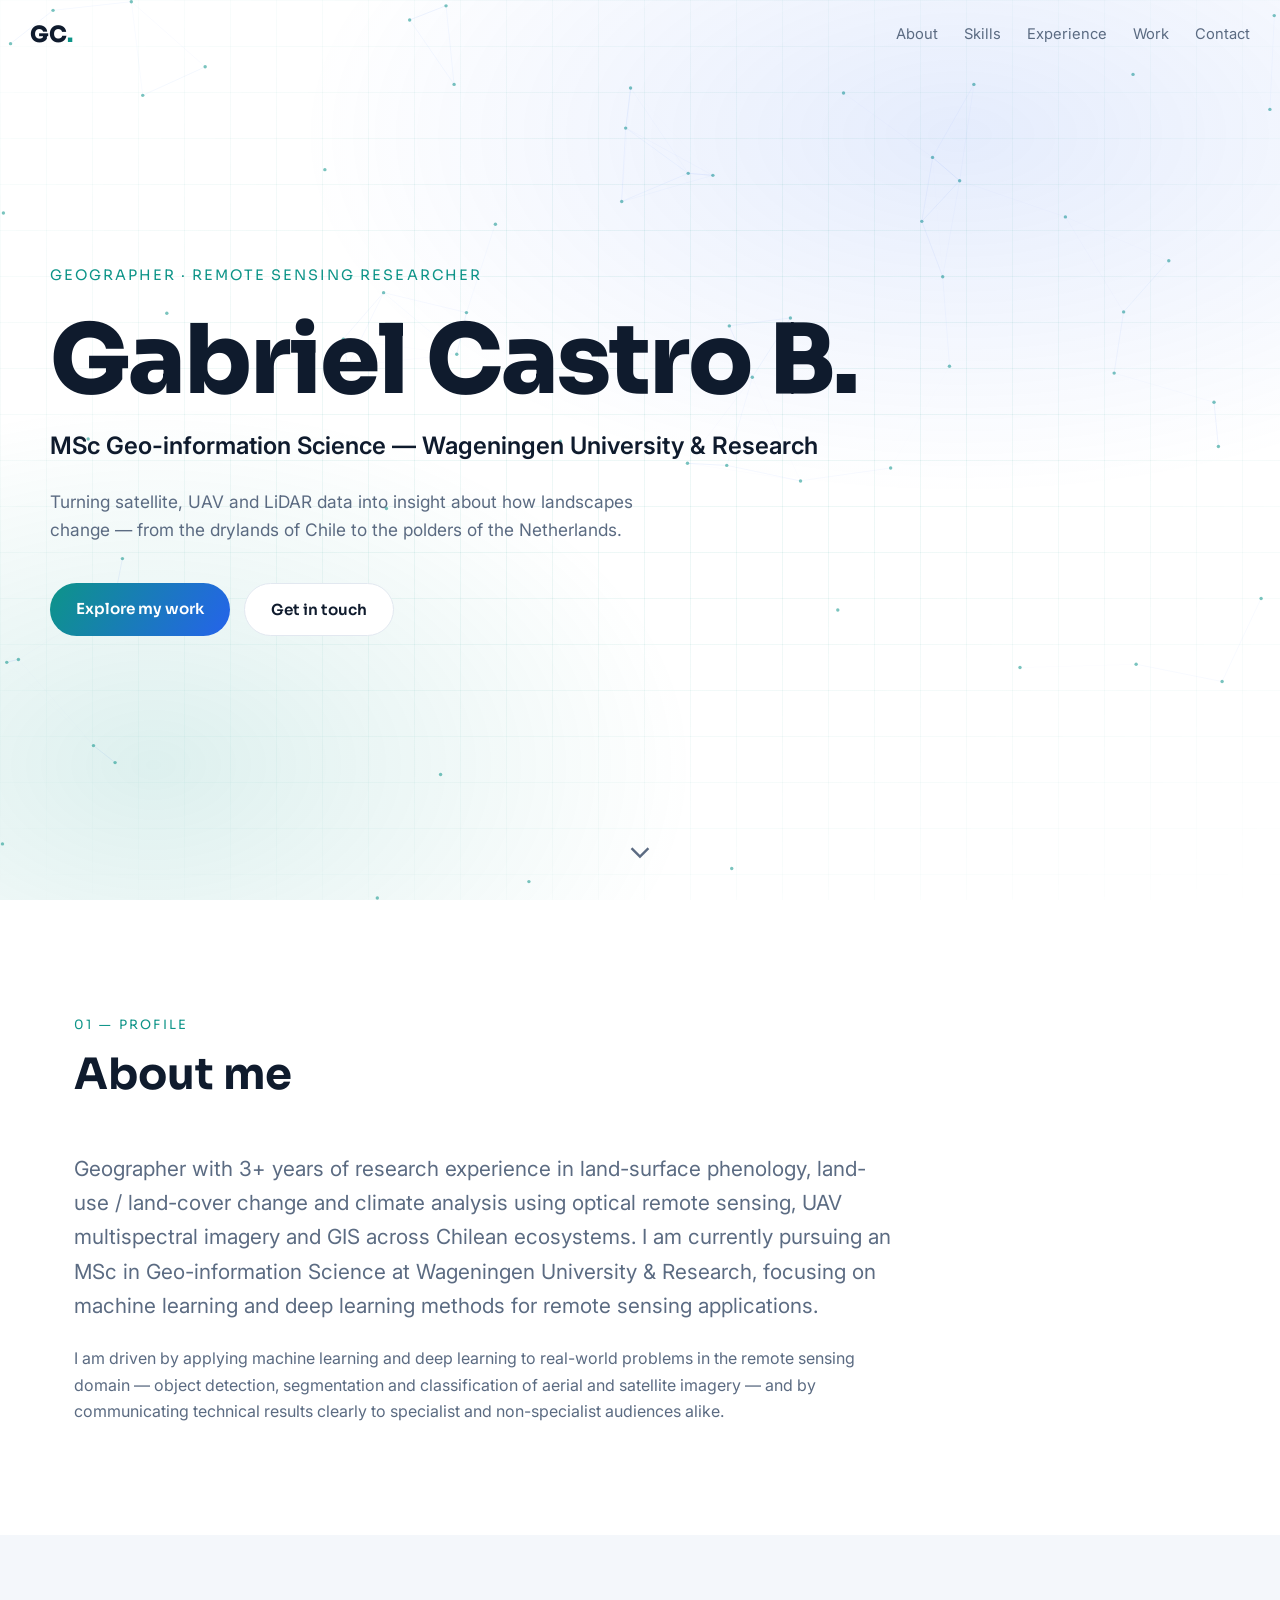
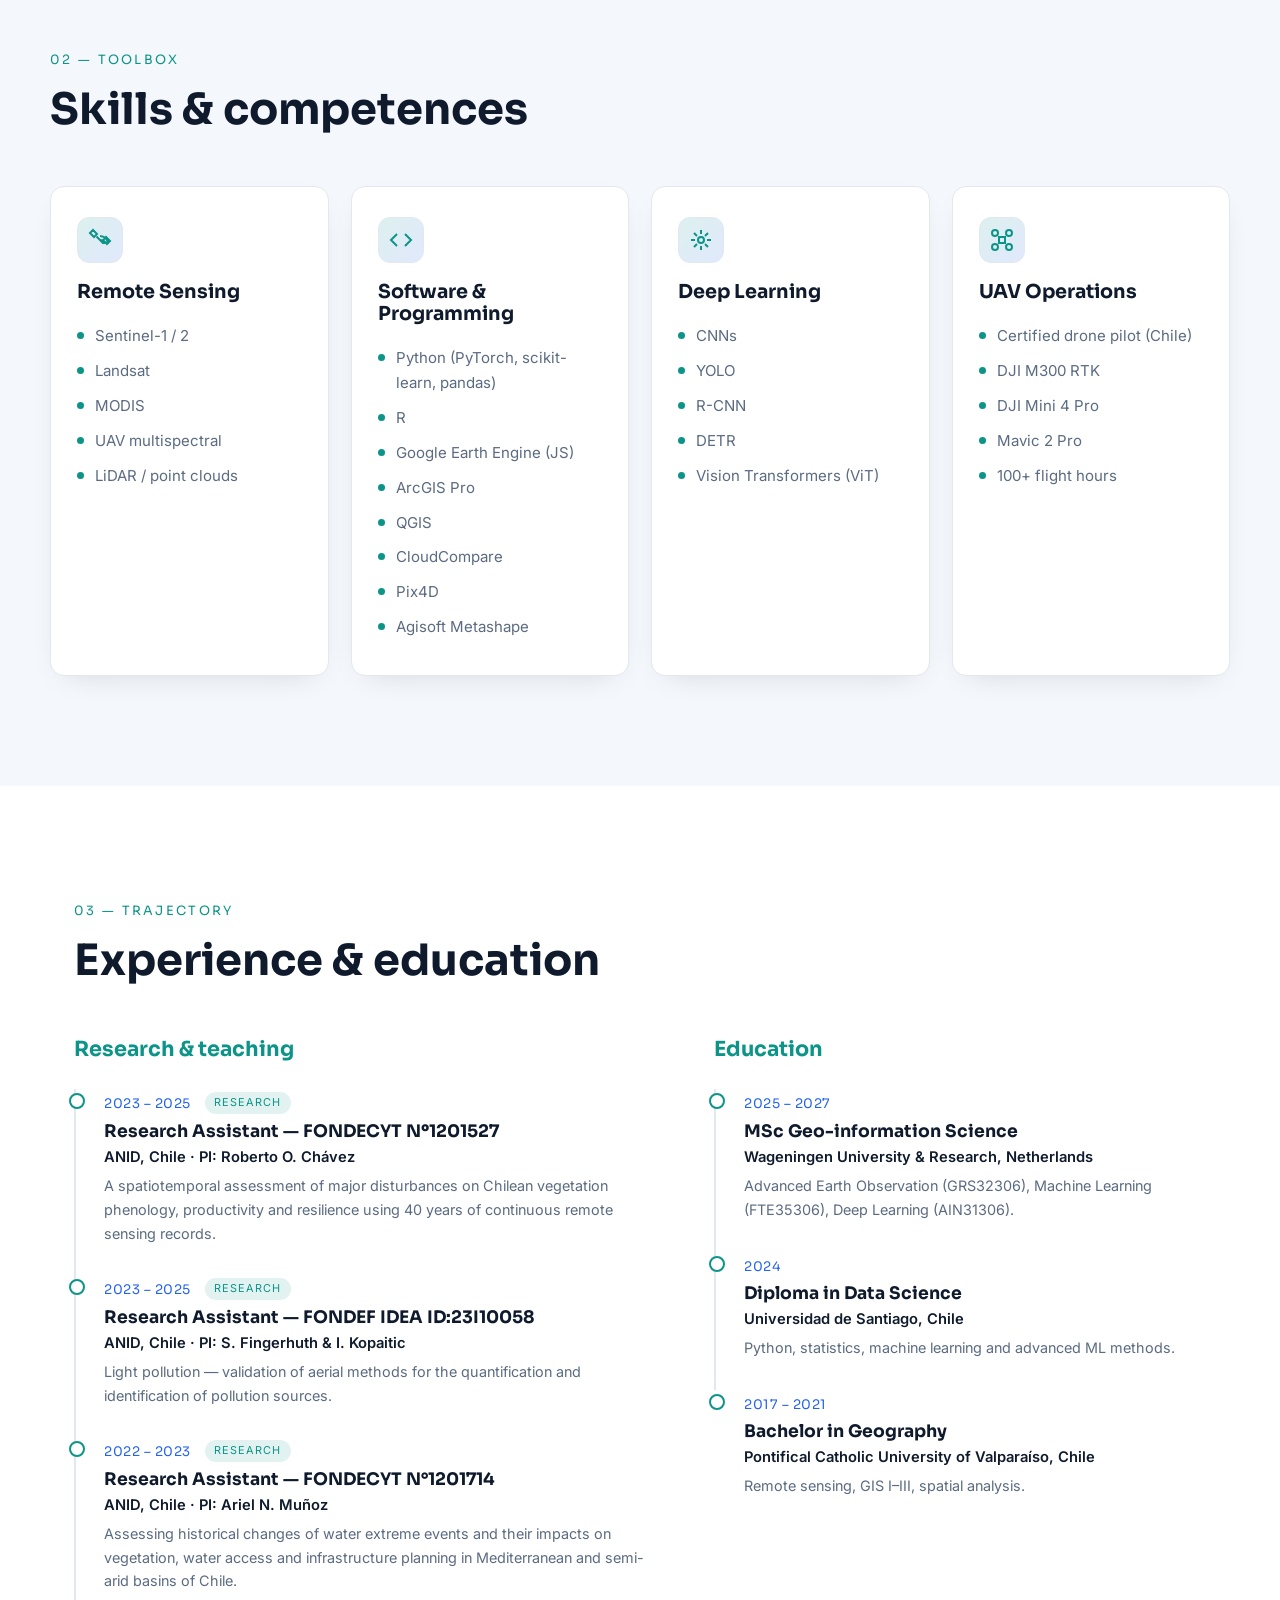
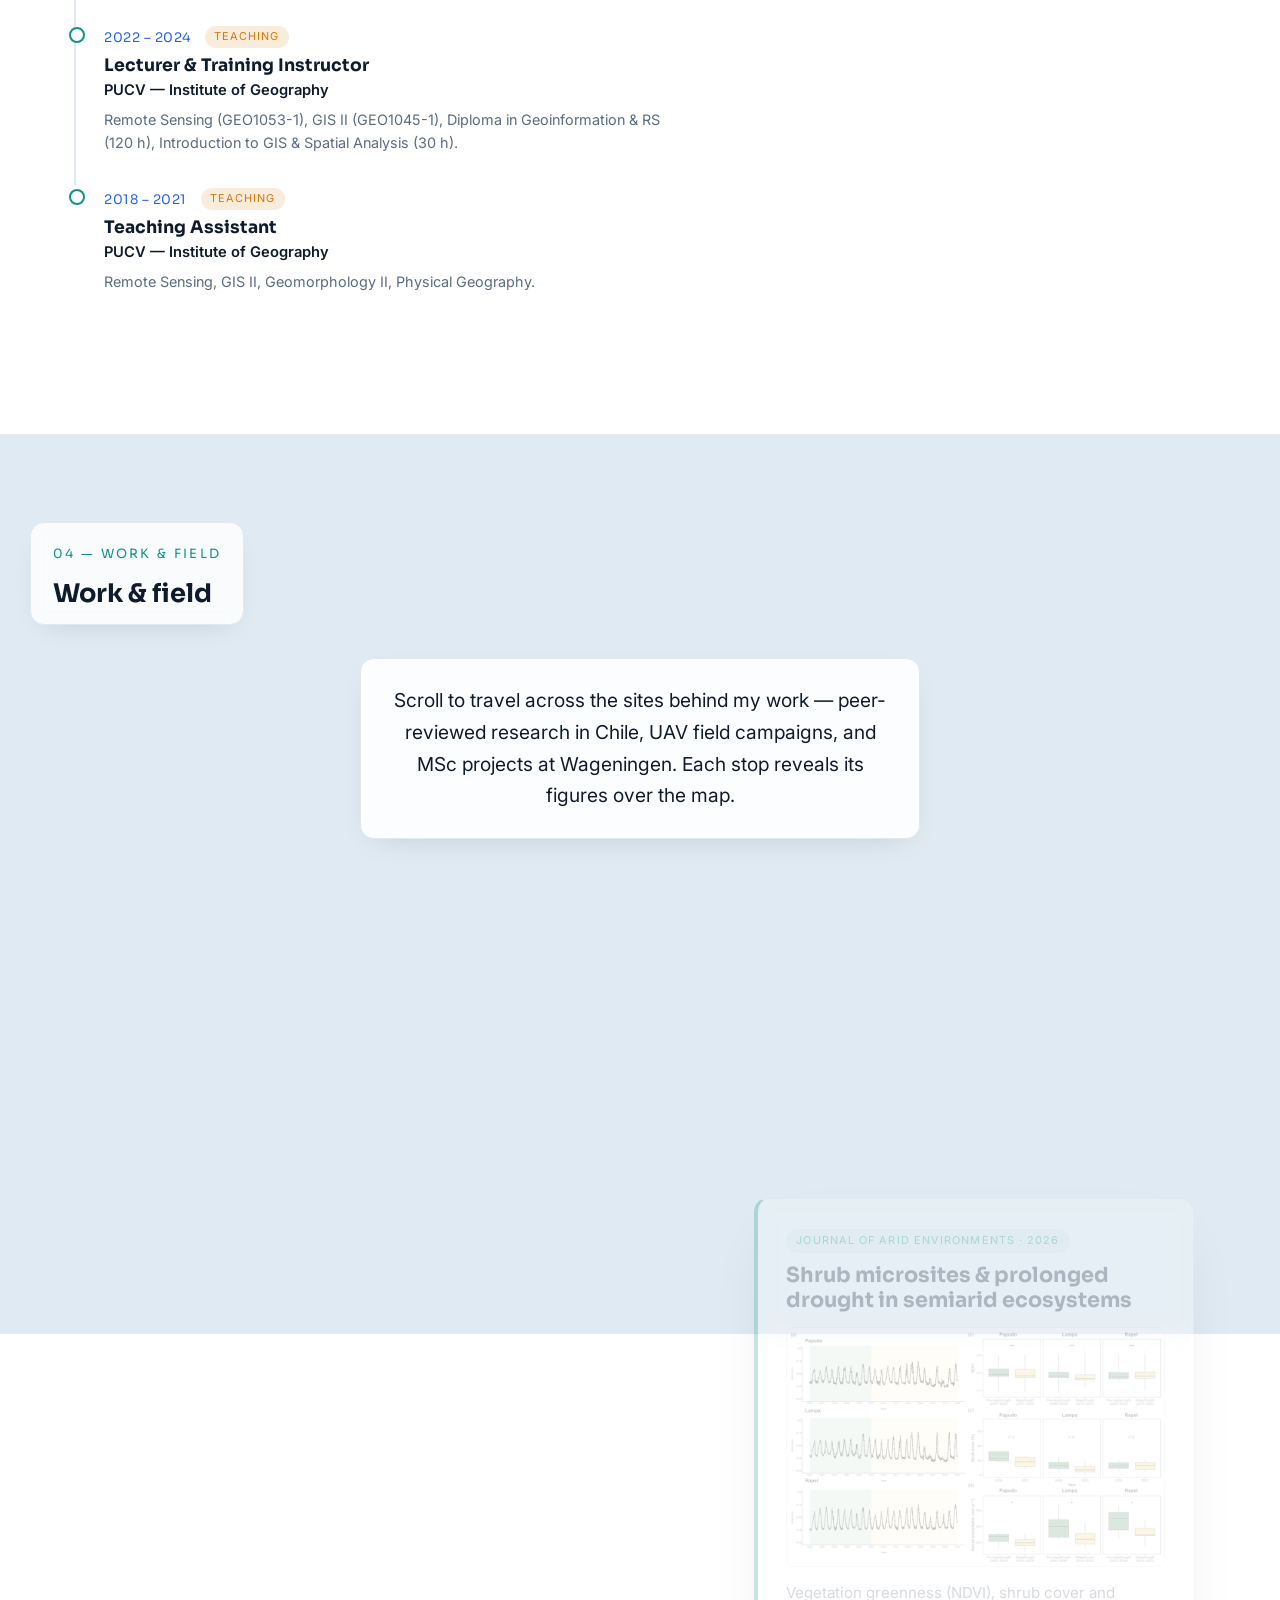
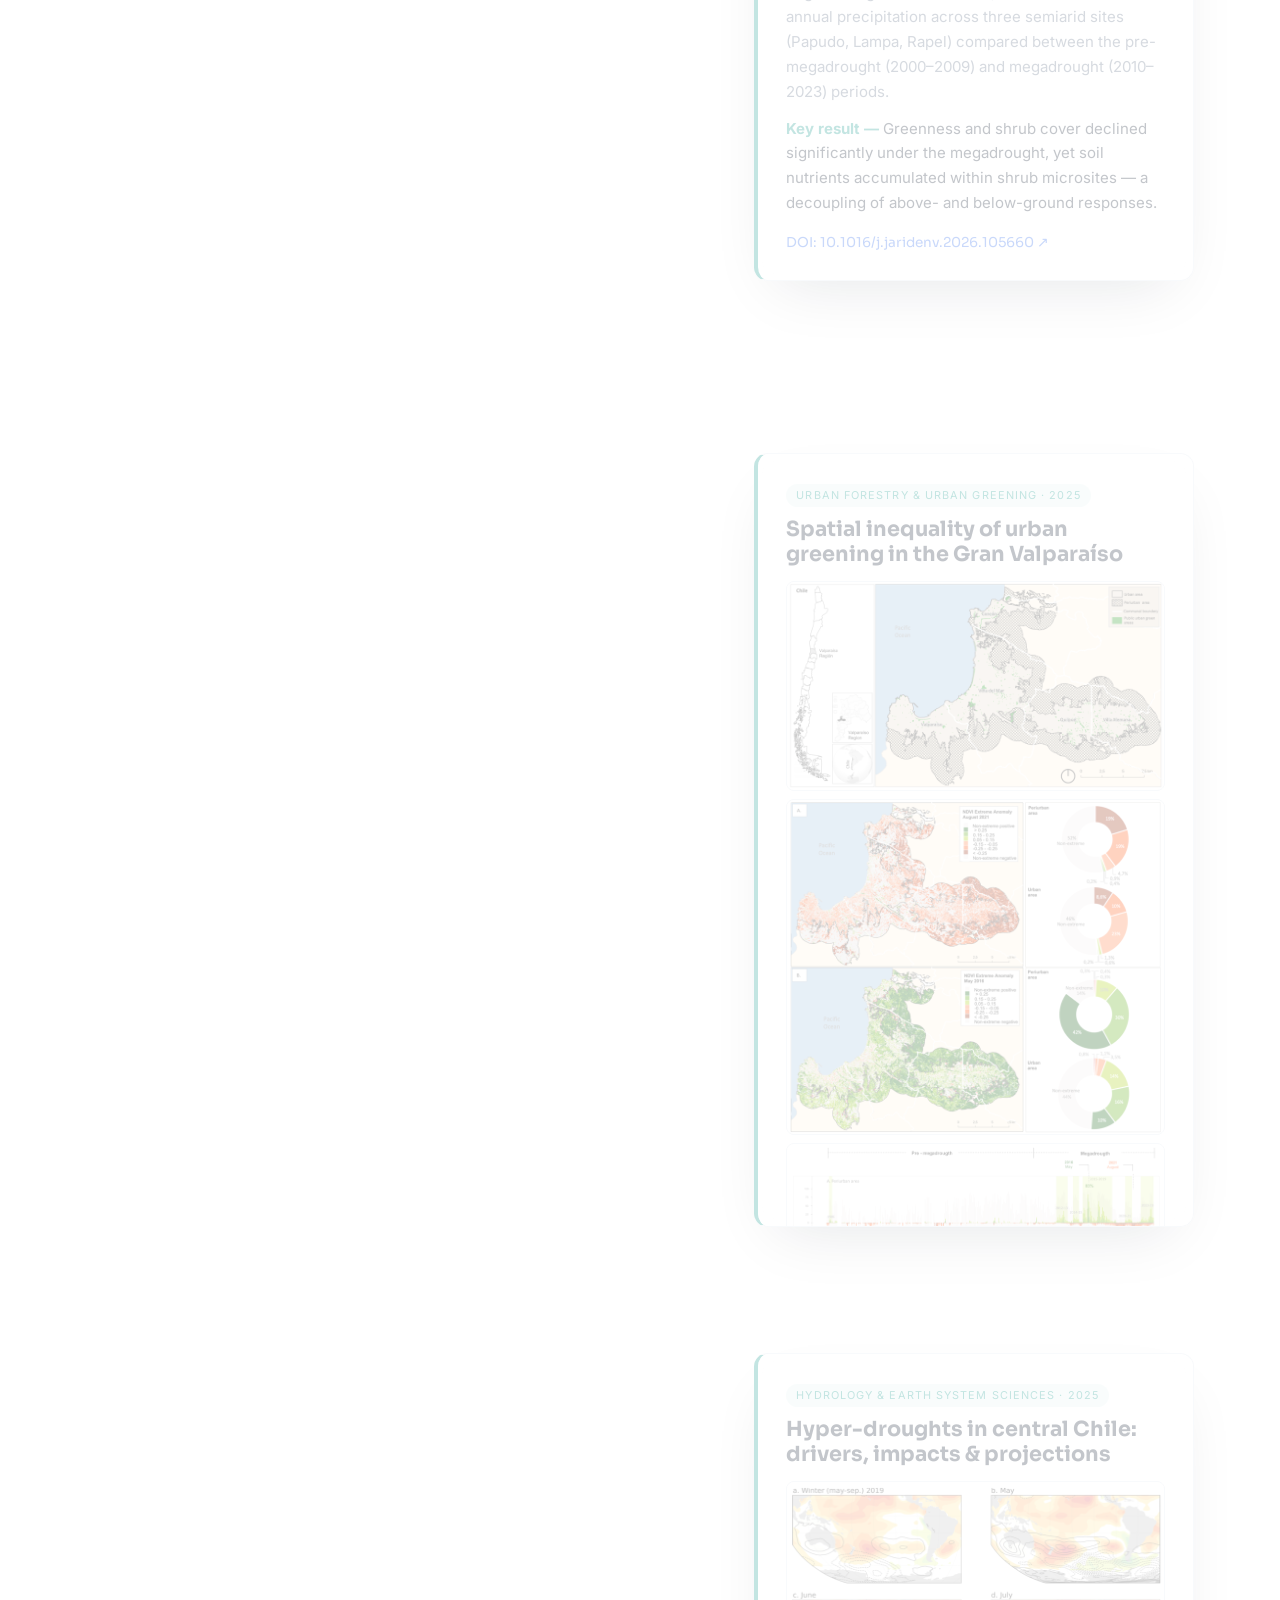
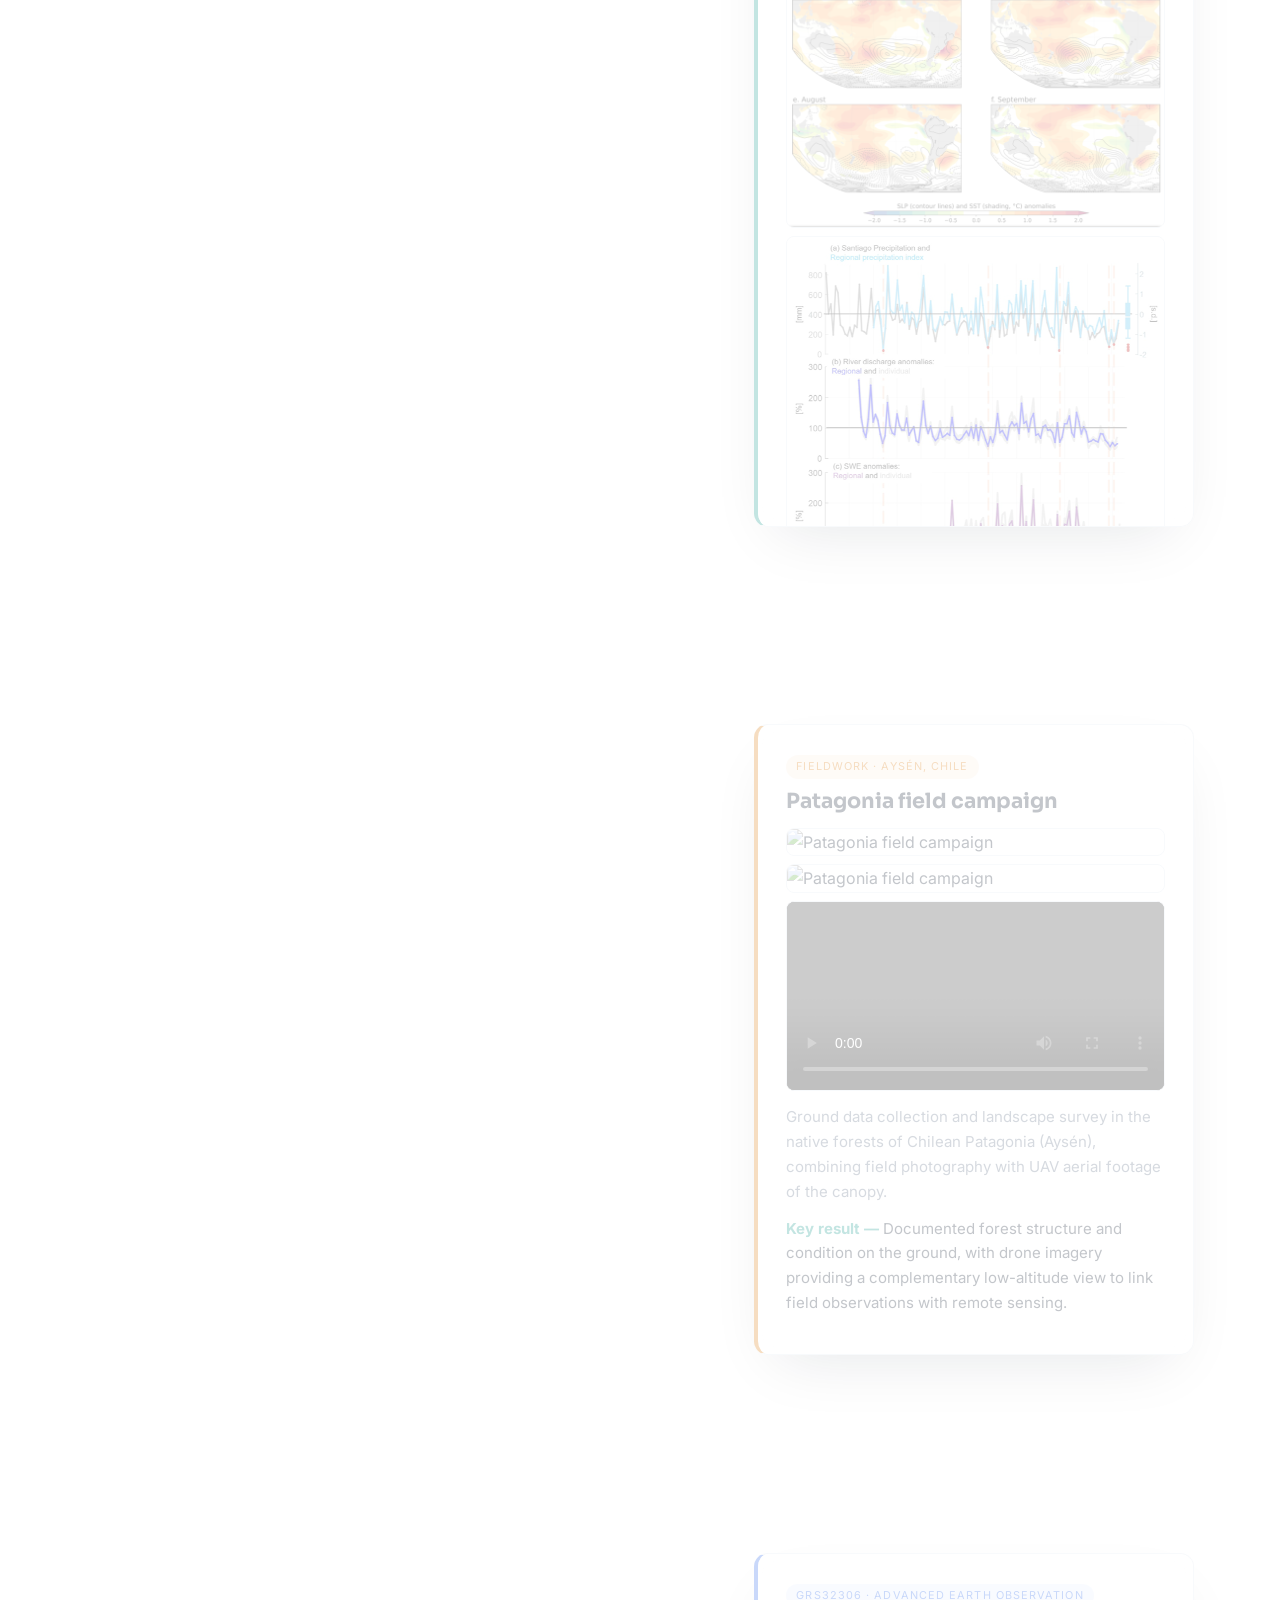
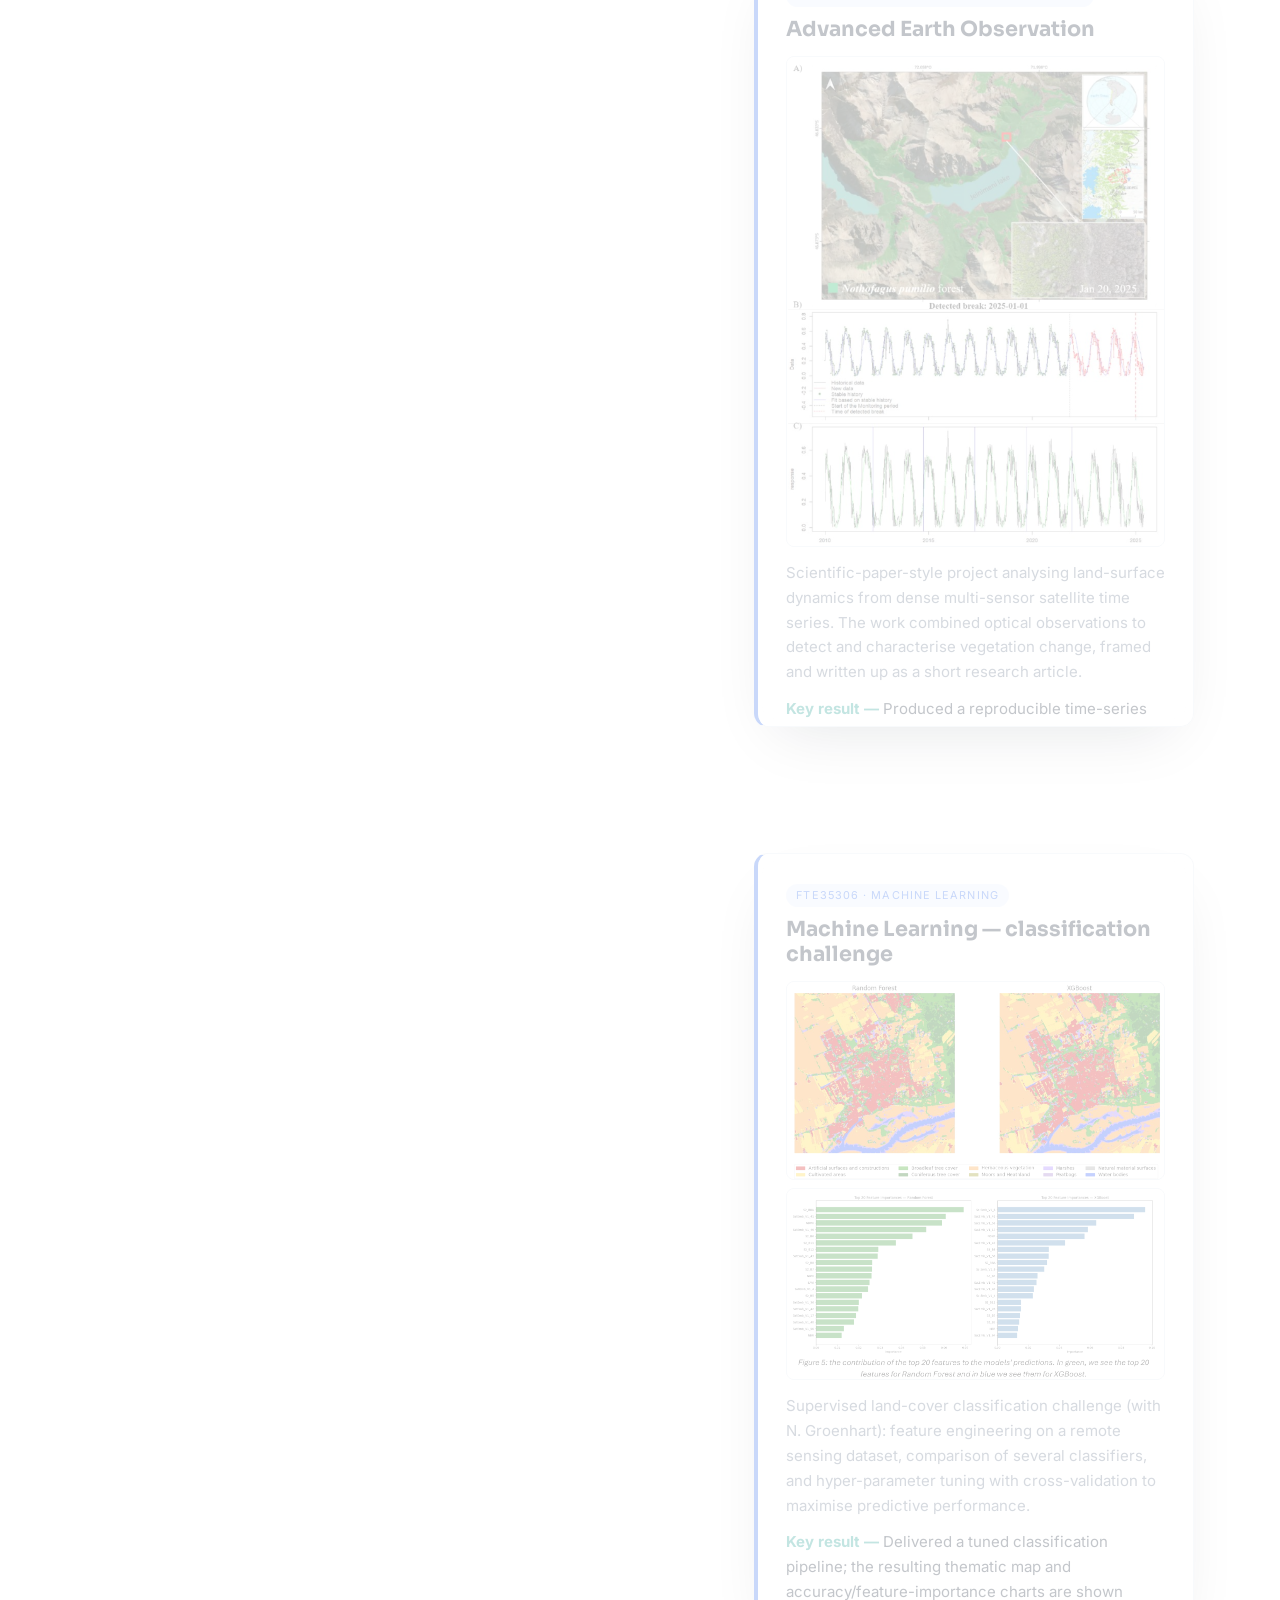
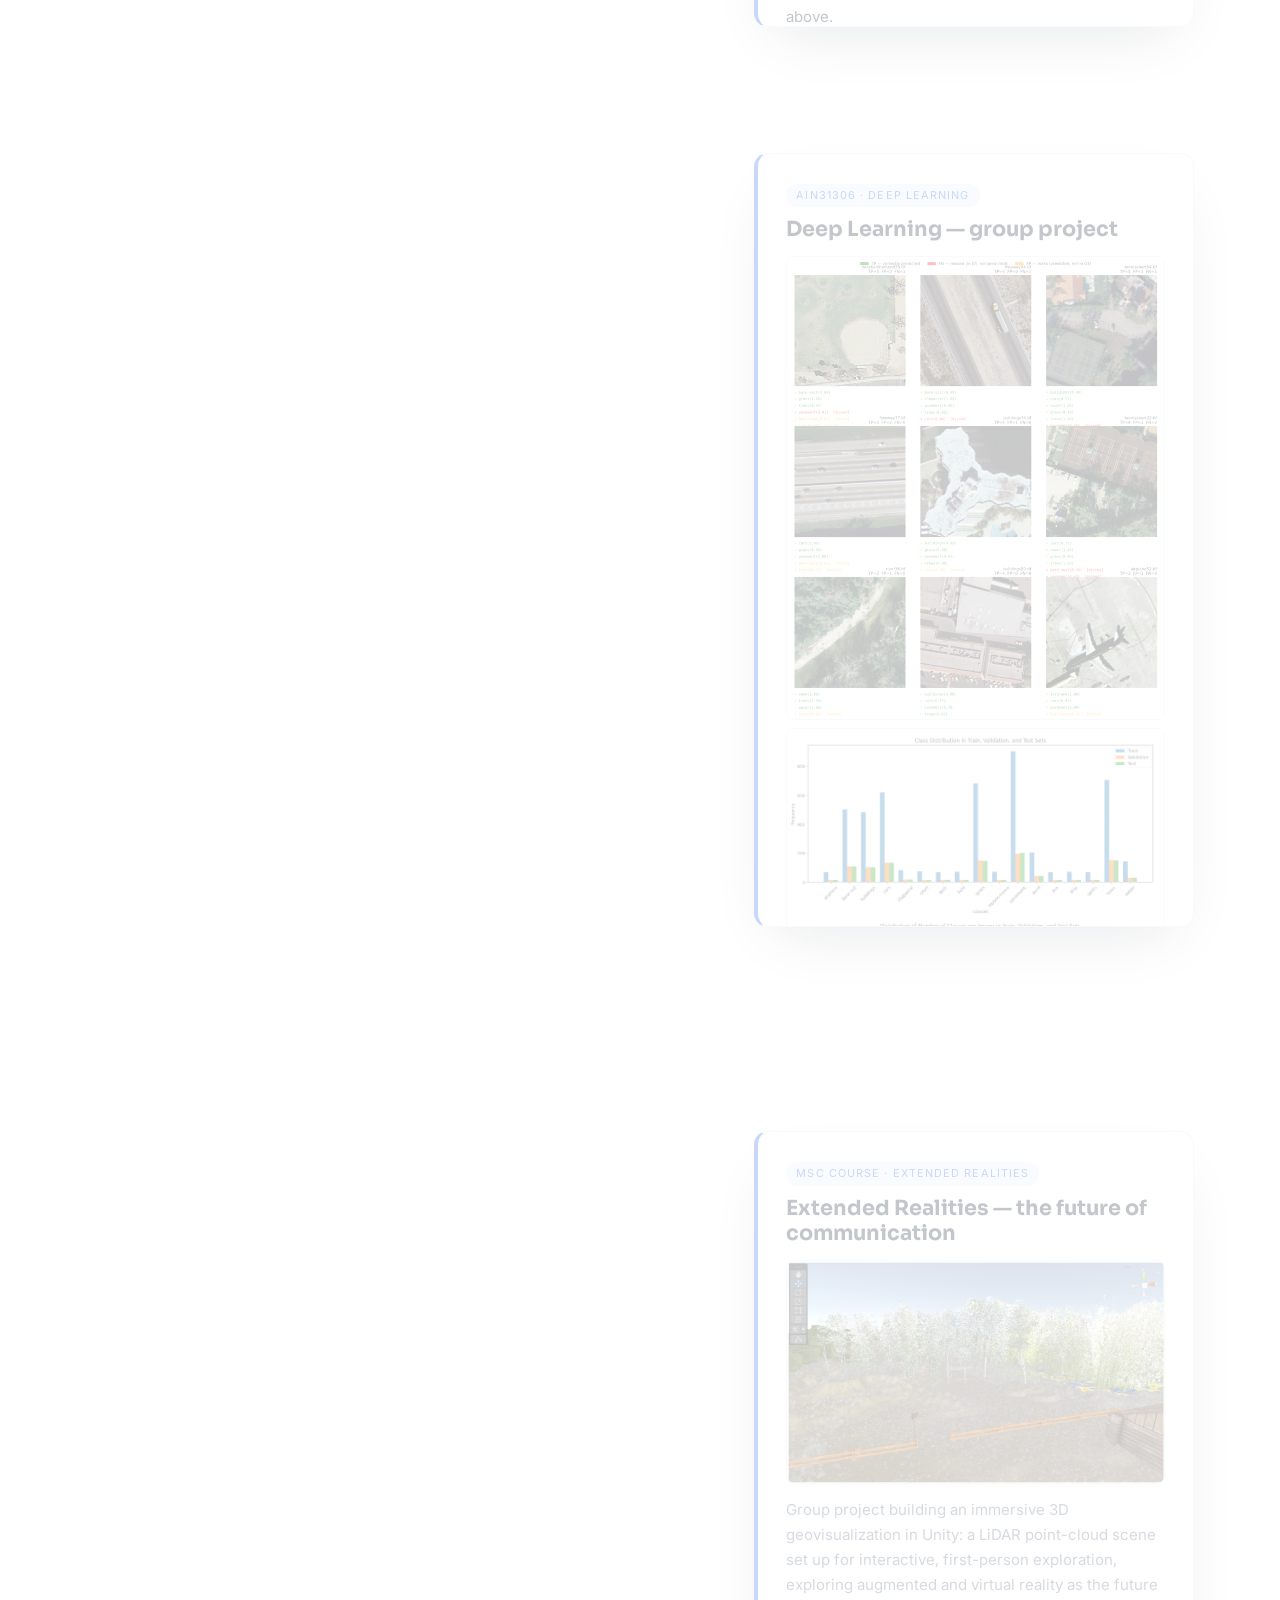
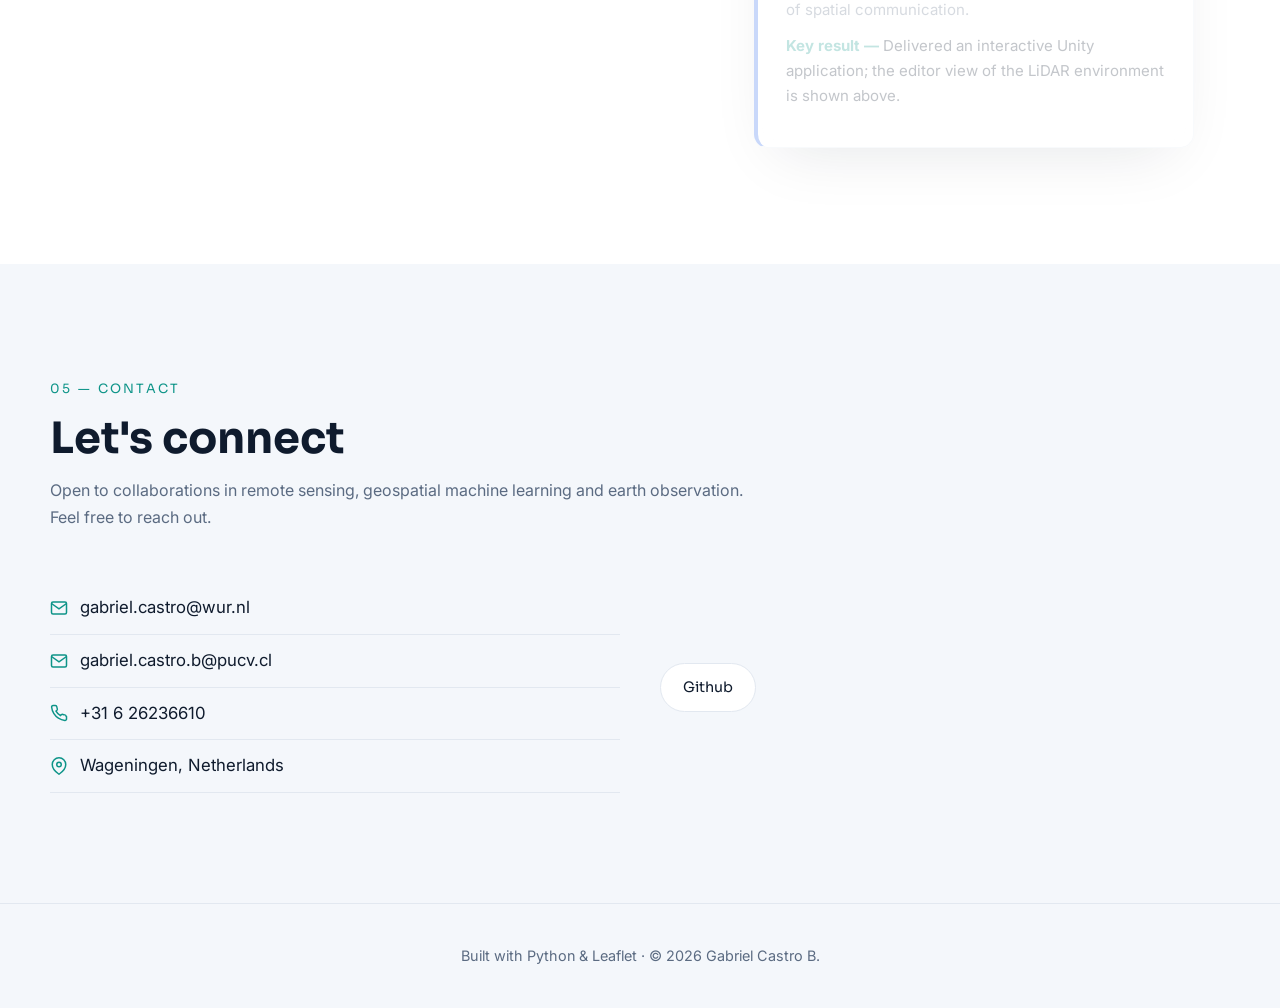
==== index.html @ 2abd1139 "Point site URL to user-page root (gabrielcastrob.github.io) Co-Authored-By: Claude Opus 4.8 <noreply" ====
<!DOCTYPE html>
<!--
  ============================================================================
  Esta página se GENERA automáticamente desde templates/index.html + content.py
  NO edites el index.html de la raíz a mano: edita content.py y la plantilla,
  luego ejecuta  python build.py
  ============================================================================
-->
<html lang="en">
<head>
  <meta charset="UTF-8" />
  <meta name="viewport" content="width=device-width, initial-scale=1.0" />
  <title>Gabriel Castro B. · Geo-information Scientist</title>
  <meta name="description" content="Geographer &amp; remote sensing researcher — MSc Geo-information Science at Wageningen University &amp; Research." />
  <meta name="author" content="Gabriel Castro B." />

  <!-- Open Graph (vista previa al compartir el enlace) -->
  <meta property="og:title" content="Gabriel Castro B. · Geo-information Scientist" />
  <meta property="og:description" content="Geographer &amp; remote sensing researcher — MSc Geo-information Science at Wageningen University &amp; Research." />
  <meta property="og:url" content="https://gabrielcastrob.github.io/" />
  <meta property="og:type" content="website" />

  <!-- Tipografías -->
  <link rel="preconnect" href="https://fonts.googleapis.com" />
  <link rel="preconnect" href="https://fonts.gstatic.com" crossorigin />
  <link href="https://fonts.googleapis.com/css2?family=Sora:wght@400;600;700;800&family=Inter:wght@400;500;600&display=swap" rel="stylesheet" />

  <!-- Leaflet (mapas interactivos) -->
  <link rel="stylesheet" href="https://unpkg.com/leaflet@1.9.4/dist/leaflet.css" />
  <script src="https://unpkg.com/leaflet@1.9.4/dist/leaflet.js"></script>

  <!-- Plotly (gráficos interactivos) -->
  <script src="https://cdn.plot.ly/plotly-2.30.0.min.js" charset="utf-8"></script>

  <!-- Estilos del sitio -->
  <link rel="stylesheet" href="assets/css/style.css" />
</head>
<body>

  <!-- ======================= NAVBAR ======================= -->
  <header class="nav" id="nav">
    <a class="nav__brand" href="#top">GC<span>.</span></a>
    <nav class="nav__links">
      <a href="#about">About</a>
      <a href="#skills">Skills</a>
      <a href="#experience">Experience</a>
      <a href="#work">Work</a>
      <a href="#contact">Contact</a>
    </nav>
    <button class="nav__toggle" aria-label="Menu">☰</button>
  </header>

  <!-- ======================= HERO ======================= -->
  <section class="hero" id="top"
>
    <canvas id="hero-canvas"></canvas>
    <div class="hero__grid"></div>
    <div class="hero__inner">
      <p class="hero__role">Geographer · Remote Sensing Researcher</p>
      <h1 class="hero__name">Gabriel Castro B.</h1>
      <p class="hero__subtitle">MSc Geo-information Science — Wageningen University &amp; Research</p>
      <p class="hero__tagline">Turning satellite, UAV and LiDAR data into insight about how landscapes change — from the drylands of Chile to the polders of the Netherlands.</p>
      <div class="hero__cta">
        <a class="btn btn--primary" href="#work">Explore my work</a>
        <a class="btn btn--ghost" href="#contact">Get in touch</a>
      </div>
    </div>
    <a class="hero__scroll" href="#about" aria-label="Scroll down">⌄</a>
  </section>

  <!-- ======================= ABOUT ======================= -->
  <section class="section" id="about">
    <div class="section__head reveal">
      <span class="section__kicker">01 — Profile</span>
      <h2>About me</h2>
    </div>
    <div class="about about--single">
      <div class="about__text reveal">
        <p class="about__lead">Geographer with 3+ years of research experience in land-surface phenology, land-use / land-cover change and climate analysis using optical remote sensing, UAV multispectral imagery and GIS across Chilean ecosystems. I am currently pursuing an MSc in Geo-information Science at Wageningen University &amp; Research, focusing on machine learning and deep learning methods for remote sensing applications.</p>
        <p>I am driven by applying machine learning and deep learning to real-world problems in the remote sensing domain — object detection, segmentation and classification of aerial and satellite imagery — and by communicating technical results clearly to specialist and non-specialist audiences alike.</p>
      </div>
    </div>
  </section>

  <!-- ======================= SKILLS ======================= -->
  <section class="section section--alt" id="skills">
    <div class="section__head reveal">
      <span class="section__kicker">02 — Toolbox</span>
      <h2>Skills &amp; competences</h2>
    </div>
    <div class="cards">
      <article class="card reveal">
        <div class="card__icon icon--satellite"></div>
        <h3>Remote Sensing</h3>
        <ul>
<li>Sentinel-1 / 2</li><li>Landsat</li><li>MODIS</li><li>UAV multispectral</li><li>LiDAR / point clouds</li>        </ul>
      </article>
      <article class="card reveal">
        <div class="card__icon icon--code"></div>
        <h3>Software &amp; Programming</h3>
        <ul>
<li>Python (PyTorch, scikit-learn, pandas)</li><li>R</li><li>Google Earth Engine (JS)</li><li>ArcGIS Pro</li><li>QGIS</li><li>CloudCompare</li><li>Pix4D</li><li>Agisoft Metashape</li>        </ul>
      </article>
      <article class="card reveal">
        <div class="card__icon icon--brain"></div>
        <h3>Deep Learning</h3>
        <ul>
<li>CNNs</li><li>YOLO</li><li>R-CNN</li><li>DETR</li><li>Vision Transformers (ViT)</li>        </ul>
      </article>
      <article class="card reveal">
        <div class="card__icon icon--drone"></div>
        <h3>UAV Operations</h3>
        <ul>
<li>Certified drone pilot (Chile)</li><li>DJI M300 RTK</li><li>DJI Mini 4 Pro</li><li>Mavic 2 Pro</li><li>100+ flight hours</li>        </ul>
      </article>
    </div>
  </section>

  <!-- ======================= EXPERIENCE + EDUCATION ======================= -->
  <section class="section" id="experience">
    <div class="section__head reveal">
      <span class="section__kicker">03 — Trajectory</span>
      <h2>Experience &amp; education</h2>
    </div>
    <div class="timeline-wrap">
      <div class="timeline">
        <h3 class="timeline__title">Research &amp; teaching</h3>
        <div class="tl-item reveal">
          <span class="tl-item__period">2023 – 2025</span>
          <span class="tl-tag tl-tag--research">research</span>
          <h4>Research Assistant — FONDECYT Nº1201527</h4>
          <p class="tl-item__org">ANID, Chile · PI: Roberto O. Chávez</p>
          <p class="tl-item__detail">A spatiotemporal assessment of major disturbances on Chilean vegetation phenology, productivity and resilience using 40 years of continuous remote sensing records.</p>
        </div>
        <div class="tl-item reveal">
          <span class="tl-item__period">2023 – 2025</span>
          <span class="tl-tag tl-tag--research">research</span>
          <h4>Research Assistant — FONDEF IDEA ID:23I10058</h4>
          <p class="tl-item__org">ANID, Chile · PI: S. Fingerhuth &amp; I. Kopaitic</p>
          <p class="tl-item__detail">Light pollution — validation of aerial methods for the quantification and identification of pollution sources.</p>
        </div>
        <div class="tl-item reveal">
          <span class="tl-item__period">2022 – 2023</span>
          <span class="tl-tag tl-tag--research">research</span>
          <h4>Research Assistant — FONDECYT N°1201714</h4>
          <p class="tl-item__org">ANID, Chile · PI: Ariel N. Muñoz</p>
          <p class="tl-item__detail">Assessing historical changes of water extreme events and their impacts on vegetation, water access and infrastructure planning in Mediterranean and semi-arid basins of Chile.</p>
        </div>
        <div class="tl-item reveal">
          <span class="tl-item__period">2022 – 2024</span>
          <span class="tl-tag tl-tag--teaching">teaching</span>
          <h4>Lecturer &amp; Training Instructor</h4>
          <p class="tl-item__org">PUCV — Institute of Geography</p>
          <p class="tl-item__detail">Remote Sensing (GEO1053-1), GIS II (GEO1045-1), Diploma in Geoinformation &amp; RS (120 h), Introduction to GIS &amp; Spatial Analysis (30 h).</p>
        </div>
        <div class="tl-item reveal">
          <span class="tl-item__period">2018 – 2021</span>
          <span class="tl-tag tl-tag--teaching">teaching</span>
          <h4>Teaching Assistant</h4>
          <p class="tl-item__org">PUCV — Institute of Geography</p>
          <p class="tl-item__detail">Remote Sensing, GIS II, Geomorphology II, Physical Geography.</p>
        </div>
      </div>
      <div class="timeline">
        <h3 class="timeline__title">Education</h3>
        <div class="tl-item reveal">
          <span class="tl-item__period">2025 – 2027</span>
          <h4>MSc Geo-information Science</h4>
          <p class="tl-item__org">Wageningen University &amp; Research, Netherlands</p>
          <p class="tl-item__detail">Advanced Earth Observation (GRS32306), Machine Learning (FTE35306), Deep Learning (AIN31306).</p>
        </div>
        <div class="tl-item reveal">
          <span class="tl-item__period">2024</span>
          <h4>Diploma in Data Science</h4>
          <p class="tl-item__org">Universidad de Santiago, Chile</p>
          <p class="tl-item__detail">Python, statistics, machine learning and advanced ML methods.</p>
        </div>
        <div class="tl-item reveal">
          <span class="tl-item__period">2017 – 2021</span>
          <h4>Bachelor in Geography</h4>
          <p class="tl-item__org">Pontifical Catholic University of Valparaíso, Chile</p>
          <p class="tl-item__detail">Remote sensing, GIS I–III, spatial analysis.</p>
        </div>
      </div>
    </div>
  </section>

  <!-- ======================= WORK & FIELD — SCROLLYTELLING DE MAPA ======================= -->
  <section class="story" id="work">
    <!-- Mapa fijo (base física de Esri) que permanece mientras se hace scroll -->
    <div class="story__sticky">
      <div id="work-map"></div>
      <div class="story__overlay">
        <span class="section__kicker">04 — Work &amp; field</span>
        <h2>Work &amp; field</h2>
      </div>
    </div>

    <!-- Paneles que activan cada paso al hacer scroll -->
    <div class="story__steps">
      <div class="story__intro">
        <p>Scroll to travel across the sites behind my work — peer-reviewed research in Chile, UAV field campaigns, and MSc projects at Wageningen. Each stop reveals its figures over the map.</p>
      </div>
      <div class="story-step" data-index="0"
           data-lat="-32.5" data-lon="-71.0"
           data-zoom="7" data-group="papers">
        <article class="story-card story-card--papers">
          <span class="story-card__tag">Journal of Arid Environments · 2026</span>
          <h3>Shrub microsites &amp; prolonged drought in semiarid ecosystems</h3>
          <div class="story-card__figs">
            <a href="assets/img/papers/aridenv_drought.png" target="_blank" rel="noopener">
              <img src="assets/img/papers/aridenv_drought.png" alt="Shrub microsites &amp; prolonged drought in semiarid ecosystems" loading="lazy" />
            </a>
          </div>
          <p class="story-card__summary">Vegetation greenness (NDVI), shrub cover and annual precipitation across three semiarid sites (Papudo, Lampa, Rapel) compared between the pre-megadrought (2000–2009) and megadrought (2010–2023) periods.</p>
          <p class="story-card__results"><strong>Key result —</strong> Greenness and shrub cover declined significantly under the megadrought, yet soil nutrients accumulated within shrub microsites — a decoupling of above- and below-ground responses.</p>
          <a class="pub__doi" href="https://doi.org/10.1016/j.jaridenv.2026.105660" target="_blank" rel="noopener">DOI: 10.1016/j.jaridenv.2026.105660 ↗</a>
        </article>
      </div>
      <div class="story-step" data-index="1"
           data-lat="-33.05" data-lon="-71.45"
           data-zoom="9" data-group="papers">
        <article class="story-card story-card--papers">
          <span class="story-card__tag">Urban Forestry &amp; Urban Greening · 2025</span>
          <h3>Spatial inequality of urban greening in the Gran Valparaíso</h3>
          <div class="story-card__figs">
            <a href="assets/img/papers/greening_studyarea.png" target="_blank" rel="noopener">
              <img src="assets/img/papers/greening_studyarea.png" alt="Spatial inequality of urban greening in the Gran Valparaíso" loading="lazy" />
            </a>
            <a href="assets/img/papers/greening_anomaly.png" target="_blank" rel="noopener">
              <img src="assets/img/papers/greening_anomaly.png" alt="Spatial inequality of urban greening in the Gran Valparaíso" loading="lazy" />
            </a>
            <a href="assets/img/papers/greening_timeseries.png" target="_blank" rel="noopener">
              <img src="assets/img/papers/greening_timeseries.png" alt="Spatial inequality of urban greening in the Gran Valparaíso" loading="lazy" />
            </a>
          </div>
          <p class="story-card__summary">Mapping of public, peri-urban and urban green areas across the Gran Valparaíso conurbation and their NDVI anomalies before and during the Central Chile megadrought.</p>
          <p class="story-card__results"><strong>Key result —</strong> Urban greening loss was spatially unequal: peri-urban and public green spaces deteriorated most, exposing environmental inequality between neighbourhoods.</p>
          <a class="pub__doi" href="https://doi.org/10.1016/j.ufug.2025.129080" target="_blank" rel="noopener">DOI: 10.1016/j.ufug.2025.129080 ↗</a>
        </article>
      </div>
      <div class="story-step" data-index="2"
           data-lat="-34.5" data-lon="-70.8"
           data-zoom="6" data-group="papers">
        <article class="story-card story-card--papers">
          <span class="story-card__tag">Hydrology &amp; Earth System Sciences · 2025</span>
          <h3>Hyper-droughts in central Chile: drivers, impacts &amp; projections</h3>
          <div class="story-card__figs">
            <a href="assets/img/papers/hyperdrought_sst.png" target="_blank" rel="noopener">
              <img src="assets/img/papers/hyperdrought_sst.png" alt="Hyper-droughts in central Chile: drivers, impacts &amp; projections" loading="lazy" />
            </a>
            <a href="assets/img/papers/hyperdrought_hydro.png" target="_blank" rel="noopener">
              <img src="assets/img/papers/hyperdrought_hydro.png" alt="Hyper-droughts in central Chile: drivers, impacts &amp; projections" loading="lazy" />
            </a>
            <a href="assets/img/papers/hyperdrought_ndvi.png" target="_blank" rel="noopener">
              <img src="assets/img/papers/hyperdrought_ndvi.png" alt="Hyper-droughts in central Chile: drivers, impacts &amp; projections" loading="lazy" />
            </a>
          </div>
          <p class="story-card__summary">Central Chile's hyper-droughts linked to ocean–atmosphere drivers (SST &amp; sea-level pressure), and their effects on precipitation, river discharge, snowpack and vegetation (Landsat NDVI) over more than a century.</p>
          <p class="story-card__results"><strong>Key result —</strong> Recent droughts are unprecedented in the instrumental record, with compounding deficits in rainfall, streamflow and snow water equivalent, and lasting vegetation impacts.</p>
          <a class="pub__doi" href="https://doi.org/10.5194/hess-29-5347-2025" target="_blank" rel="noopener">DOI: 10.5194/hess-29-5347-2025 ↗</a>
        </article>
      </div>
      <div class="story-step" data-index="3"
           data-lat="-46.5" data-lon="-72.3"
           data-zoom="7" data-group="field">
        <article class="story-card story-card--field">
          <span class="story-card__tag">Fieldwork · Aysén, Chile</span>
          <h3>Patagonia field campaign</h3>
          <div class="story-card__figs">
            <a href="assets/img/field/patagonia_bosque1.jpg" target="_blank" rel="noopener">
              <img src="assets/img/field/patagonia_bosque1.jpg" alt="Patagonia field campaign" loading="lazy" />
            </a>
            <a href="assets/img/field/patagonia_bosque2.jpg" target="_blank" rel="noopener">
              <img src="assets/img/field/patagonia_bosque2.jpg" alt="Patagonia field campaign" loading="lazy" />
            </a>
            <video class="story-card__video" controls preload="metadata" playsinline
>
              <source src="assets/img/video/patagonia_dron.mp4" />
              Your browser does not support the video tag.
            </video>
          </div>
          <p class="story-card__summary">Ground data collection and landscape survey in the native forests of Chilean Patagonia (Aysén), combining field photography with UAV aerial footage of the canopy.</p>
          <p class="story-card__results"><strong>Key result —</strong> Documented forest structure and condition on the ground, with drone imagery providing a complementary low-altitude view to link field observations with remote sensing.</p>
        </article>
      </div>
      <div class="story-step" data-index="4"
           data-lat="51.985" data-lon="5.665"
           data-zoom="8" data-group="wageningen">
        <article class="story-card story-card--wageningen">
          <span class="story-card__tag">GRS32306 · Advanced Earth Observation</span>
          <h3>Advanced Earth Observation</h3>
          <div class="story-card__figs">
            <a href="assets/img/wageningen/aeo_paper.png" target="_blank" rel="noopener">
              <img src="assets/img/wageningen/aeo_paper.png" alt="Advanced Earth Observation" loading="lazy" />
            </a>
          </div>
          <p class="story-card__summary">Scientific-paper-style project analysing land-surface dynamics from dense multi-sensor satellite time series. The work combined optical observations to detect and characterise vegetation change, framed and written up as a short research article.</p>
          <p class="story-card__results"><strong>Key result —</strong> Produced a reproducible time-series workflow and a paper-format figure summarising the observed land-surface trends.</p>
        </article>
      </div>
      <div class="story-step" data-index="5"
           data-lat="51.985" data-lon="5.665"
           data-zoom="8" data-group="wageningen">
        <article class="story-card story-card--wageningen">
          <span class="story-card__tag">FTE35306 · Machine Learning</span>
          <h3>Machine Learning — classification challenge</h3>
          <div class="story-card__figs">
            <a href="assets/img/wageningen/ml_map.png" target="_blank" rel="noopener">
              <img src="assets/img/wageningen/ml_map.png" alt="Machine Learning — classification challenge" loading="lazy" />
            </a>
            <a href="assets/img/wageningen/ml_charts.png" target="_blank" rel="noopener">
              <img src="assets/img/wageningen/ml_charts.png" alt="Machine Learning — classification challenge" loading="lazy" />
            </a>
          </div>
          <p class="story-card__summary">Supervised land-cover classification challenge (with N. Groenhart): feature engineering on a remote sensing dataset, comparison of several classifiers, and hyper-parameter tuning with cross-validation to maximise predictive performance.</p>
          <p class="story-card__results"><strong>Key result —</strong> Delivered a tuned classification pipeline; the resulting thematic map and accuracy/feature-importance charts are shown above.</p>
        </article>
      </div>
      <div class="story-step" data-index="6"
           data-lat="51.985" data-lon="5.665"
           data-zoom="8" data-group="wageningen">
        <article class="story-card story-card--wageningen">
          <span class="story-card__tag">AIN31306 · Deep Learning</span>
          <h3>Deep Learning — group project</h3>
          <div class="story-card__figs">
            <a href="assets/img/wageningen/dl_detection.png" target="_blank" rel="noopener">
              <img src="assets/img/wageningen/dl_detection.png" alt="Deep Learning — group project" loading="lazy" />
            </a>
            <a href="assets/img/wageningen/dl_plot.png" target="_blank" rel="noopener">
              <img src="assets/img/wageningen/dl_plot.png" alt="Deep Learning — group project" loading="lazy" />
            </a>
          </div>
          <p class="story-card__summary">Group project (with Abel) applying deep neural networks to aerial imagery: building, training and evaluating a convolutional model for object detection / segmentation, including data preparation and monitoring of the training process.</p>
          <p class="story-card__results"><strong>Key result —</strong> Trained and evaluated the model end-to-end; detection outputs and the training/validation curves are shown above.</p>
        </article>
      </div>
      <div class="story-step" data-index="7"
           data-lat="51.985" data-lon="5.665"
           data-zoom="8" data-group="wageningen">
        <article class="story-card story-card--wageningen">
          <span class="story-card__tag">MSc course · Extended Realities</span>
          <h3>Extended Realities — the future of communication</h3>
          <div class="story-card__figs">
            <a href="assets/img/wageningen/xr_unity.png" target="_blank" rel="noopener">
              <img src="assets/img/wageningen/xr_unity.png" alt="Extended Realities — the future of communication" loading="lazy" />
            </a>
          </div>
          <p class="story-card__summary">Group project building an immersive 3D geovisualization in Unity: a LiDAR point-cloud scene set up for interactive, first-person exploration, exploring augmented and virtual reality as the future of spatial communication.</p>
          <p class="story-card__results"><strong>Key result —</strong> Delivered an interactive Unity application; the editor view of the LiDAR environment is shown above.</p>
        </article>
      </div>
    </div>
  </section>

  <!-- ======================= CONTACT ======================= -->
  <section class="section section--alt" id="contact">
    <div class="section__head reveal">
      <span class="section__kicker">05 — Contact</span>
      <h2>Let's connect</h2>
      <p class="section__intro">Open to collaborations in remote sensing, geospatial machine learning and earth observation. Feel free to reach out.</p>
    </div>
    <div class="contact reveal">
      <div class="contact__info">
        <a class="contact__row" href="mailto:gabriel.castro@wur.nl">
          <span class="contact__ico ico-mail"></span>gabriel.castro@wur.nl
        </a>
        <a class="contact__row" href="mailto:gabriel.castro.b@pucv.cl">
          <span class="contact__ico ico-mail"></span>gabriel.castro.b@pucv.cl
        </a>
        <span class="contact__row"><span class="contact__ico ico-phone"></span>+31 6 26236610</span>
        <span class="contact__row"><span class="contact__ico ico-pin"></span>Wageningen, Netherlands</span>
      </div>
      <div class="contact__links">
          <a class="social" href="https://github.com/gabrielcastrob" target="_blank" rel="noopener">github</a>
      </div>
    </div>
  </section>

  <!-- ======================= FOOTER ======================= -->
  <footer class="footer">
    <p>Built with Python &amp; Leaflet · © 2026 Gabriel Castro B.</p>
  </footer>

  <!-- Datos del mapa pasados desde Python a JavaScript -->
  <script id="work-map-data" type="application/json">{"center": [-20.0, -25.0], "zoom": 3}</script>

  <!-- Lógica del sitio: mapas, gráficos, scroll, animaciones -->
  <script src="assets/js/main.js"></script>
</body>
</html>
---- assets/css/style.css ----
/* ==========================================================================
   PORTAFOLIO · Gabriel Castro B.  —  tema CLARO / geoespacial
   --------------------------------------------------------------------------
   Las variables de color están en :root. Cámbialas para re-tematizar el sitio
   completo en segundos.
   ========================================================================== */

:root {
  /* Colores base (tema claro) */
  --bg:        #ffffff;   /* fondo principal (blanco) */
  --bg-alt:    #f4f7fb;   /* fondo de secciones alternas */
  --panel:     #ffffff;   /* tarjetas / paneles */
  --panel-2:   #eef3f9;
  --line:      #e2e8f0;   /* bordes sutiles */
  --text:      #0f1b2d;   /* texto principal (navy oscuro) */
  --muted:     #5b6b82;   /* texto secundario */

  /* Acentos geoespaciales (contrastan sobre blanco) */
  --accent:    #0d9488;   /* teal principal */
  --accent-2:  #2563eb;   /* azul */
  --accent-3:  #d97706;   /* ámbar (docencia / campo) */

  --shadow: 0 10px 30px -16px rgba(15,27,45,.18);
  --radius: 14px;
  --maxw: 1180px;
  --ease: cubic-bezier(.22,.61,.36,1);
}

/* --------------------------- Reset / base --------------------------------- */
* { box-sizing: border-box; margin: 0; padding: 0; }
html { scroll-behavior: smooth; }
body {
  background: var(--bg);
  color: var(--text);
  font-family: "Inter", system-ui, sans-serif;
  line-height: 1.65;
  -webkit-font-smoothing: antialiased;
  overflow-x: hidden;
}
h1, h2, h3, h4 { font-family: "Sora", sans-serif; line-height: 1.15; font-weight: 700; }
a { color: inherit; text-decoration: none; }
img { max-width: 100%; display: block; }

.section { max-width: var(--maxw); margin: 0 auto; padding: 110px 24px; }
.section--alt { background: var(--bg-alt); max-width: none; }
.section--alt > * { max-width: var(--maxw); margin-left: auto; margin-right: auto; }

.section__head { margin-bottom: 52px; }
.section__kicker {
  display: inline-block; font-family: "Sora", sans-serif; font-size: .8rem;
  letter-spacing: .18em; text-transform: uppercase; color: var(--accent); margin-bottom: 14px;
}
.section__head h2 { font-size: clamp(1.8rem, 4vw, 2.7rem); }
.section__intro { color: var(--muted); max-width: 720px; margin-top: 14px; }
.subhead { font-size: 1.4rem; margin: 70px 0 28px; }

/* ------------------------------ Botones ----------------------------------- */
.btn {
  display: inline-block; padding: 13px 26px; border-radius: 999px;
  font-weight: 600; font-family: "Sora", sans-serif; font-size: .95rem;
  transition: transform .25s var(--ease), box-shadow .25s var(--ease), background .25s;
}
.btn--primary { background: linear-gradient(120deg, var(--accent), var(--accent-2)); color: #ffffff; }
.btn--primary:hover { transform: translateY(-3px); box-shadow: 0 14px 30px -10px rgba(13,148,136,.5); }
.btn--ghost { border: 1px solid var(--line); color: var(--text); background: #fff; }
.btn--ghost:hover { border-color: var(--accent); color: var(--accent); transform: translateY(-3px); }

/* ------------------------------ Navbar ------------------------------------ */
.nav {
  position: fixed; top: 0; left: 0; right: 0; z-index: 100;
  display: flex; align-items: center; justify-content: space-between;
  padding: 16px 30px; background: rgba(255,255,255,0);
  border-bottom: 1px solid transparent;
  transition: background .3s, border-color .3s, padding .3s, box-shadow .3s;
}
.nav.scrolled { background: rgba(255,255,255,.9); backdrop-filter: blur(12px); border-color: var(--line); padding: 12px 30px; box-shadow: var(--shadow); }
.nav__brand { font-family: "Sora", sans-serif; font-weight: 800; font-size: 1.4rem; color: var(--text); }
.nav__brand span { color: var(--accent); }
.nav__links { display: flex; gap: 26px; }
.nav__links a { font-size: .92rem; color: var(--muted); transition: color .2s; position: relative; }
.nav__links a:hover { color: var(--text); }
.nav__links a::after { content: ""; position: absolute; left: 0; bottom: -6px; width: 0; height: 2px; background: var(--accent); transition: width .25s var(--ease); }
.nav__links a:hover::after { width: 100%; }
.nav__toggle { display: none; background: none; border: none; color: var(--text); font-size: 1.5rem; cursor: pointer; }

/* ------------------------------- Hero ------------------------------------- */
.hero {
  position: relative; min-height: 100vh; display: flex; align-items: center;
  padding: 0 24px; overflow: hidden; --hero-img: none;
  background: var(--bg);
}
#hero-canvas { position: absolute; inset: 0; width: 100%; height: 100%; z-index: 0; }
.hero__grid {
  position: absolute; inset: 0; z-index: 1; pointer-events: none;
  background-image:
    linear-gradient(rgba(13,148,136,.07) 1px, transparent 1px),
    linear-gradient(90deg, rgba(13,148,136,.07) 1px, transparent 1px);
  background-size: 46px 46px;
  mask-image: radial-gradient(ellipse 80% 70% at 50% 45%, #000 30%, transparent 100%);
}
.hero::before {
  content: ""; position: absolute; inset: 0; z-index: 1;
  background:
    radial-gradient(1100px 600px at 75% 15%, rgba(37,99,235,.12), transparent 60%),
    radial-gradient(900px 600px at 12% 85%, rgba(13,148,136,.14), transparent 60%),
    var(--hero-img) center/cover no-repeat;
}
.hero__inner { position: relative; z-index: 2; max-width: var(--maxw); margin: 0 auto; width: 100%; }
.hero__role { color: var(--accent); font-family: "Sora", sans-serif; letter-spacing: .14em; text-transform: uppercase; font-size: .9rem; margin-bottom: 18px; }
.hero__name { font-size: clamp(2.8rem, 8vw, 6rem); font-weight: 800; letter-spacing: -.02em; color: var(--text); }
.hero__subtitle { font-size: clamp(1.1rem, 2.4vw, 1.5rem); color: var(--text); margin-top: 10px; font-weight: 600; }
.hero__tagline { color: var(--muted); max-width: 620px; margin-top: 22px; font-size: 1.08rem; }
.hero__cta { display: flex; gap: 14px; margin-top: 38px; flex-wrap: wrap; }
.hero__scroll { position: absolute; bottom: 26px; left: 50%; transform: translateX(-50%); z-index: 2; font-size: 2rem; color: var(--muted); animation: bob 1.8s infinite; }
@keyframes bob { 0%,100% { transform: translate(-50%,0); } 50% { transform: translate(-50%,10px); } }

/* ------------------------------- About ------------------------------------ */
.about--single { max-width: 820px; }
.about__lead { font-size: 1.3rem; color: var(--text); margin-bottom: 22px; }
.about__text p { color: var(--muted); }

/* ------------------------------- Cards (skills) --------------------------- */
.cards { display: grid; grid-template-columns: repeat(auto-fit, minmax(250px, 1fr)); gap: 22px; }
.card { background: var(--panel); border: 1px solid var(--line); border-radius: var(--radius); padding: 30px 26px; box-shadow: var(--shadow); transition: transform .3s var(--ease), border-color .3s; }
.card:hover { transform: translateY(-6px); border-color: var(--accent); }
.card h3 { font-size: 1.2rem; margin-bottom: 16px; }
.card ul { list-style: none; }
.card li { color: var(--muted); padding: 5px 0 5px 18px; position: relative; font-size: .94rem; }
.card li::before { content: ""; position: absolute; left: 0; top: 13px; width: 7px; height: 7px; border-radius: 50%; background: var(--accent); }
.card__icon { width: 46px; height: 46px; border-radius: 12px; margin-bottom: 18px; background: linear-gradient(135deg, rgba(13,148,136,.14), rgba(37,99,235,.14)); border: 1px solid var(--line); position: relative; }
.card__icon::after { content: ""; position: absolute; inset: 0; background: var(--accent); -webkit-mask-size: 24px; mask-size: 24px; -webkit-mask-position: center; mask-position: center; -webkit-mask-repeat: no-repeat; mask-repeat: no-repeat; }
.icon--satellite::after { -webkit-mask-image: url("data:image/svg+xml,%3Csvg xmlns='http://www.w3.org/2000/svg' viewBox='0 0 24 24' fill='black'%3E%3Cpath d='M5 2 2 5l4 4 3-3-4-4Zm14 14 3-3-4-4-3 3 4 4ZM8.5 8.5l7 7M12 12a4 4 0 0 1 4 4M12 8a8 8 0 0 1 8 8' stroke='black' stroke-width='2' fill='none'/%3E%3C/svg%3E"); mask-image: url("data:image/svg+xml,%3Csvg xmlns='http://www.w3.org/2000/svg' viewBox='0 0 24 24'%3E%3Cpath d='M5 2 2 5l4 4 3-3-4-4Zm14 14 3-3-4-4-3 3 4 4ZM8.5 8.5l7 7M12 12a4 4 0 0 1 4 4M12 8a8 8 0 0 1 8 8' stroke='black' stroke-width='2' fill='none'/%3E%3C/svg%3E"); }
.icon--code::after { -webkit-mask-image: url("data:image/svg+xml,%3Csvg xmlns='http://www.w3.org/2000/svg' viewBox='0 0 24 24'%3E%3Cpath d='m8 6-6 6 6 6M16 6l6 6-6 6' stroke='black' stroke-width='2' fill='none'/%3E%3C/svg%3E"); mask-image: url("data:image/svg+xml,%3Csvg xmlns='http://www.w3.org/2000/svg' viewBox='0 0 24 24'%3E%3Cpath d='m8 6-6 6 6 6M16 6l6 6-6 6' stroke='black' stroke-width='2' fill='none'/%3E%3C/svg%3E"); }
.icon--brain::after { -webkit-mask-image: url("data:image/svg+xml,%3Csvg xmlns='http://www.w3.org/2000/svg' viewBox='0 0 24 24'%3E%3Ccircle cx='12' cy='12' r='3' stroke='black' stroke-width='2' fill='none'/%3E%3Cpath d='M12 2v4M12 18v4M2 12h4M18 12h4M5 5l3 3M16 16l3 3M19 5l-3 3M8 16l-3 3' stroke='black' stroke-width='2'/%3E%3C/svg%3E"); mask-image: url("data:image/svg+xml,%3Csvg xmlns='http://www.w3.org/2000/svg' viewBox='0 0 24 24'%3E%3Ccircle cx='12' cy='12' r='3' stroke='black' stroke-width='2' fill='none'/%3E%3Cpath d='M12 2v4M12 18v4M2 12h4M18 12h4M5 5l3 3M16 16l3 3M19 5l-3 3M8 16l-3 3' stroke='black' stroke-width='2'/%3E%3C/svg%3E"); }
.icon--drone::after { -webkit-mask-image: url("data:image/svg+xml,%3Csvg xmlns='http://www.w3.org/2000/svg' viewBox='0 0 24 24'%3E%3Ccircle cx='5' cy='5' r='3' stroke='black' stroke-width='2' fill='none'/%3E%3Ccircle cx='19' cy='5' r='3' stroke='black' stroke-width='2' fill='none'/%3E%3Ccircle cx='5' cy='19' r='3' stroke='black' stroke-width='2' fill='none'/%3E%3Ccircle cx='19' cy='19' r='3' stroke='black' stroke-width='2' fill='none'/%3E%3Crect x='9' y='9' width='6' height='6' stroke='black' stroke-width='2' fill='none'/%3E%3C/svg%3E"); mask-image: url("data:image/svg+xml,%3Csvg xmlns='http://www.w3.org/2000/svg' viewBox='0 0 24 24'%3E%3Ccircle cx='5' cy='5' r='3' stroke='black' stroke-width='2' fill='none'/%3E%3Ccircle cx='19' cy='5' r='3' stroke='black' stroke-width='2' fill='none'/%3E%3Ccircle cx='5' cy='19' r='3' stroke='black' stroke-width='2' fill='none'/%3E%3Ccircle cx='19' cy='19' r='3' stroke='black' stroke-width='2' fill='none'/%3E%3Crect x='9' y='9' width='6' height='6' stroke='black' stroke-width='2' fill='none'/%3E%3C/svg%3E"); }

/* ----------------------------- Timeline ----------------------------------- */
.timeline-wrap { display: grid; grid-template-columns: 1.2fr 1fr; gap: 50px; }
.timeline__title { font-size: 1.3rem; margin-bottom: 28px; color: var(--accent); }
.timeline { position: relative; }
.tl-item { position: relative; padding: 0 0 30px 28px; border-left: 2px solid var(--line); }
.tl-item:last-child { border-left-color: transparent; }
.tl-item::before { content: ""; position: absolute; left: -7px; top: 4px; width: 12px; height: 12px; border-radius: 50%; background: var(--bg); border: 2px solid var(--accent); }
.tl-item__period { font-family: "Sora", sans-serif; font-size: .82rem; color: var(--accent-2); letter-spacing: .04em; }
.tl-item h4 { font-size: 1.08rem; margin: 6px 0 3px; }
.tl-item__org { color: var(--text); font-size: .92rem; font-weight: 600; }
.tl-item__detail { color: var(--muted); font-size: .9rem; margin-top: 5px; }
.tl-tag { display: inline-block; font-size: .68rem; text-transform: uppercase; letter-spacing: .1em; padding: 2px 9px; border-radius: 999px; margin-left: 10px; vertical-align: 2px; }
.tl-tag--research { background: rgba(13,148,136,.12); color: var(--accent); }
.tl-tag--teaching { background: rgba(217,119,6,.14); color: var(--accent-3); }

/* ------------- Sección WORK: scrollytelling de mapa (Esri físico) --------- */
.story { position: relative; }
.story__sticky { position: sticky; top: 0; height: 100vh; width: 100%; }
#work-map { position: absolute; inset: 0; width: 100%; height: 100%; background: #dfeaf2; }
.story__overlay {
  position: absolute; top: 88px; left: 30px; z-index: 500; pointer-events: none;
  background: rgba(255,255,255,.82); backdrop-filter: blur(8px); border: 1px solid var(--line);
  border-radius: var(--radius); padding: 16px 22px; max-width: 360px; box-shadow: var(--shadow);
}
.story__overlay h2 { font-size: 1.6rem; }

.story__steps { position: relative; z-index: 600; margin-top: -100vh; pointer-events: none; }
.story__intro { min-height: 70vh; display: flex; align-items: center; justify-content: center; padding: 0 24px; }
.story__intro p {
  max-width: 560px; text-align: center; color: var(--text); font-size: 1.2rem;
  background: rgba(255,255,255,.9); backdrop-filter: blur(8px); padding: 26px 30px;
  border-radius: var(--radius); border: 1px solid var(--line); box-shadow: var(--shadow);
}

.story-step { min-height: 100vh; display: flex; align-items: center; padding: 60px 24px; }

/* Tarjeta del proyecto que se despliega sobre el mapa */
.story-card {
  pointer-events: auto; width: 100%; max-width: 440px; margin-left: auto; margin-right: 5%;
  background: rgba(255,255,255,.96); backdrop-filter: blur(10px);
  border: 1px solid var(--line); border-left: 4px solid var(--accent);
  border-radius: var(--radius); padding: 26px 28px;
  box-shadow: 0 24px 60px -24px rgba(15,27,45,.45);
  opacity: .25; transform: translateY(26px);
  transition: opacity .5s var(--ease), transform .5s var(--ease);
  max-height: 86vh; overflow-y: auto;
}
.story-step.is-active .story-card { opacity: 1; transform: translateY(0); }
.story-card--papers     { border-left-color: var(--accent); }
.story-card--field      { border-left-color: var(--accent-3); }
.story-card--wageningen { border-left-color: var(--accent-2); }

.story-card__tag { display: inline-block; font-size: .68rem; text-transform: uppercase; letter-spacing: .1em; color: var(--accent); background: rgba(13,148,136,.1); padding: 3px 10px; border-radius: 999px; margin-bottom: 10px; }
.story-card--field .story-card__tag { color: var(--accent-3); background: rgba(217,119,6,.12); }
.story-card--wageningen .story-card__tag { color: var(--accent-2); background: rgba(37,99,235,.1); }
.story-card h3 { font-size: 1.3rem; margin-bottom: 14px; line-height: 1.2; }

.story-card__figs { display: flex; flex-direction: column; gap: 8px; margin-bottom: 14px; }
.story-card__figs a { display: block; border: 1px solid var(--line); border-radius: 8px; overflow: hidden; background: #fff; transition: opacity .2s; }
.story-card__figs a:hover { opacity: .88; }
.story-card__figs img { width: 100%; display: block; }
.story-card__video { width: 100%; display: block; border: 1px solid var(--line); border-radius: 8px; background: #000; }
.story-card__doc {
  display: flex; align-items: center; gap: 10px; padding: 12px 14px;
  border: 1px solid var(--line); border-radius: 8px; background: var(--panel-2);
  color: var(--text); font-family: "Sora", sans-serif; font-size: .9rem; font-weight: 600;
  transition: border-color .2s, background .2s;
}
.story-card__doc:hover { border-color: var(--accent-2); background: rgba(37,99,235,.06); }
.story-card__doc-ico {
  width: 20px; height: 20px; flex: none; background-color: var(--accent-2);
  -webkit-mask: no-repeat center / contain url("data:image/svg+xml,%3Csvg xmlns='http://www.w3.org/2000/svg' viewBox='0 0 24 24' fill='none' stroke='black' stroke-width='2' stroke-linecap='round' stroke-linejoin='round'%3E%3Cpath d='M14 2H6a2 2 0 0 0-2 2v16a2 2 0 0 0 2 2h12a2 2 0 0 0 2-2V8z'/%3E%3Cpolyline points='14 2 14 8 20 8'/%3E%3C/svg%3E");
          mask: no-repeat center / contain url("data:image/svg+xml,%3Csvg xmlns='http://www.w3.org/2000/svg' viewBox='0 0 24 24' fill='none' stroke='black' stroke-width='2' stroke-linecap='round' stroke-linejoin='round'%3E%3Cpath d='M14 2H6a2 2 0 0 0-2 2v16a2 2 0 0 0 2 2h12a2 2 0 0 0 2-2V8z'/%3E%3Cpolyline points='14 2 14 8 20 8'/%3E%3C/svg%3E");
}
.story-card__placeholder {
  display: flex; align-items: center; justify-content: center; min-height: 130px; margin-bottom: 14px;
  border-radius: 8px; color: var(--muted);
  background: repeating-linear-gradient(45deg, rgba(13,148,136,.05) 0 12px, transparent 12px 24px), var(--panel-2);
}
.story-card__summary { color: var(--muted); font-size: .94rem; margin-bottom: 12px; }
.story-card__results { color: var(--text); font-size: .94rem; margin-bottom: 12px; }
.story-card__results strong { color: var(--accent); }

/* ----------------------------- Charts ------------------------------------- */
.charts { display: grid; grid-template-columns: 1fr 1fr; gap: 22px; margin-bottom: 50px; }
.chart-box { background: var(--panel); border: 1px solid var(--line); border-radius: var(--radius); padding: 22px; box-shadow: var(--shadow); }
.chart-box h3 { font-size: 1.05rem; margin-bottom: 12px; color: var(--text); }
.plot { width: 100%; height: 300px; }

/* ----------------------------- Gallery ------------------------------------ */
.gallery { display: grid; grid-template-columns: repeat(auto-fit, minmax(280px, 1fr)); gap: 22px; }
.gallery__item { background: var(--panel); border: 1px solid var(--line); border-radius: var(--radius); overflow: hidden; box-shadow: var(--shadow); transition: transform .3s var(--ease), border-color .3s; }
.gallery__item:hover { transform: translateY(-6px); border-color: var(--accent); }
.gallery__media { aspect-ratio: 4/3; overflow: hidden; }
.gallery__media img { width: 100%; height: 100%; object-fit: cover; }
.gallery__placeholder { width: 100%; height: 100%; display: flex; flex-direction: column; align-items: center; justify-content: center; gap: 6px;
  background: repeating-linear-gradient(45deg, rgba(13,148,136,.05) 0 12px, transparent 12px 24px), radial-gradient(circle at 50% 40%, rgba(37,99,235,.10), transparent 70%), var(--panel-2);
  color: var(--accent); font-family: "Sora", sans-serif; letter-spacing: .08em; }
.gallery__placeholder small { color: var(--muted); letter-spacing: 0; }
.gallery figcaption { padding: 18px 20px; }
.gallery figcaption strong { font-family: "Sora", sans-serif; font-size: 1.05rem; }
.gallery__tag { display: inline-block; font-size: .68rem; text-transform: uppercase; letter-spacing: .1em; color: var(--accent); background: rgba(13,148,136,.1); padding: 2px 9px; border-radius: 999px; margin: 8px 0; }
.gallery figcaption p { color: var(--muted); font-size: .9rem; }

/* --------------------------- Publications --------------------------------- */
.pubs { display: flex; flex-direction: column; gap: 18px; }
.pub { display: grid; grid-template-columns: 70px 1fr; gap: 22px; background: var(--panel); border: 1px solid var(--line); border-radius: var(--radius); padding: 26px 28px; box-shadow: var(--shadow); transition: transform .3s var(--ease), border-color .3s; }
.pub:hover { transform: translateX(6px); border-color: var(--accent); }
.pub__year { font-family: "Sora", sans-serif; font-weight: 800; font-size: 1.3rem; color: var(--accent); }
.pub__body h3 { font-size: 1.16rem; margin-bottom: 8px; }
.pub__authors { color: var(--text); font-size: .94rem; }
.pub__venue { color: var(--muted); font-size: .9rem; font-style: italic; margin: 3px 0 10px; }
.pub__doi { display: inline-block; font-size: .85rem; color: var(--accent-2); font-family: "Sora", sans-serif; }
.pub__doi:hover { text-decoration: underline; }

.confs { display: flex; flex-direction: column; gap: 14px; }
.conf { display: grid; grid-template-columns: 60px 1fr; gap: 18px; padding: 16px 20px; border: 1px solid var(--line); border-radius: var(--radius); background: var(--panel); }
.conf__year { font-family: "Sora", sans-serif; font-weight: 700; color: var(--accent-2); }
.conf__title { font-weight: 500; }
.conf__event { color: var(--muted); font-size: .88rem; }

/* ----------------------------- Contact ------------------------------------ */
.contact { display: grid; grid-template-columns: 1fr 1fr; gap: 40px; align-items: center; }
.contact__row { display: flex; align-items: center; gap: 12px; padding: 12px 0; color: var(--text); font-size: 1.05rem; border-bottom: 1px solid var(--line); }
.contact__row:hover { color: var(--accent); }
.contact__ico { width: 18px; height: 18px; background: var(--accent); -webkit-mask-repeat: no-repeat; mask-repeat: no-repeat; -webkit-mask-position: center; mask-position: center; flex: none; }
.ico-mail { -webkit-mask-image: url("data:image/svg+xml,%3Csvg xmlns='http://www.w3.org/2000/svg' viewBox='0 0 24 24'%3E%3Crect x='2' y='4' width='20' height='16' rx='2' stroke='black' stroke-width='2' fill='none'/%3E%3Cpath d='m2 6 10 7L22 6' stroke='black' stroke-width='2' fill='none'/%3E%3C/svg%3E"); mask-image: url("data:image/svg+xml,%3Csvg xmlns='http://www.w3.org/2000/svg' viewBox='0 0 24 24'%3E%3Crect x='2' y='4' width='20' height='16' rx='2' stroke='black' stroke-width='2' fill='none'/%3E%3Cpath d='m2 6 10 7L22 6' stroke='black' stroke-width='2' fill='none'/%3E%3C/svg%3E"); }
.ico-phone { -webkit-mask-image: url("data:image/svg+xml,%3Csvg xmlns='http://www.w3.org/2000/svg' viewBox='0 0 24 24'%3E%3Cpath d='M22 16.9v3a2 2 0 0 1-2.2 2 19.8 19.8 0 0 1-8.6-3 19.5 19.5 0 0 1-6-6 19.8 19.8 0 0 1-3-8.6A2 2 0 0 1 4.1 2h3a2 2 0 0 1 2 1.7c.1.9.3 1.8.6 2.6a2 2 0 0 1-.5 2.1L8 9.5a16 16 0 0 0 6 6l1.1-1.1a2 2 0 0 1 2.1-.5c.8.3 1.7.5 2.6.6a2 2 0 0 1 1.7 2Z' stroke='black' stroke-width='2' fill='none'/%3E%3C/svg%3E"); mask-image: url("data:image/svg+xml,%3Csvg xmlns='http://www.w3.org/2000/svg' viewBox='0 0 24 24'%3E%3Cpath d='M22 16.9v3a2 2 0 0 1-2.2 2 19.8 19.8 0 0 1-8.6-3 19.5 19.5 0 0 1-6-6 19.8 19.8 0 0 1-3-8.6A2 2 0 0 1 4.1 2h3a2 2 0 0 1 2 1.7c.1.9.3 1.8.6 2.6a2 2 0 0 1-.5 2.1L8 9.5a16 16 0 0 0 6 6l1.1-1.1a2 2 0 0 1 2.1-.5c.8.3 1.7.5 2.6.6a2 2 0 0 1 1.7 2Z' stroke='black' stroke-width='2' fill='none'/%3E%3C/svg%3E"); }
.ico-pin { -webkit-mask-image: url("data:image/svg+xml,%3Csvg xmlns='http://www.w3.org/2000/svg' viewBox='0 0 24 24'%3E%3Cpath d='M21 10c0 7-9 13-9 13s-9-6-9-13a9 9 0 0 1 18 0Z' stroke='black' stroke-width='2' fill='none'/%3E%3Ccircle cx='12' cy='10' r='3' stroke='black' stroke-width='2' fill='none'/%3E%3C/svg%3E"); mask-image: url("data:image/svg+xml,%3Csvg xmlns='http://www.w3.org/2000/svg' viewBox='0 0 24 24'%3E%3Cpath d='M21 10c0 7-9 13-9 13s-9-6-9-13a9 9 0 0 1 18 0Z' stroke='black' stroke-width='2' fill='none'/%3E%3Ccircle cx='12' cy='10' r='3' stroke='black' stroke-width='2' fill='none'/%3E%3C/svg%3E"); }
.contact__links { display: flex; flex-wrap: wrap; gap: 12px; }
.social { text-transform: capitalize; padding: 12px 22px; border: 1px solid var(--line); border-radius: 999px; font-family: "Sora", sans-serif; font-size: .9rem; background: #fff; transition: all .25s var(--ease); }
.social:hover { border-color: var(--accent); color: var(--accent); transform: translateY(-3px); }

/* ------------------------------ Footer ------------------------------------ */
.footer { text-align: center; padding: 40px 24px; border-top: 1px solid var(--line); color: var(--muted); font-size: .9rem; background: var(--bg-alt); }

/* --------------------- Animaciones de aparición --------------------------- */
.reveal { opacity: 0; transform: translateY(28px); transition: opacity .7s var(--ease), transform .7s var(--ease); }
.reveal.is-visible { opacity: 1; transform: none; }

/* ----------------------- Leaflet (tema claro) ----------------------------- */
.leaflet-container { background: #dfeaf2; font-family: "Inter", sans-serif; }
.leaflet-popup-content-wrapper, .leaflet-popup-tip { background: #fff; color: var(--text); border: 1px solid var(--line); }
.leaflet-bar a { background: #fff; color: var(--text); border-color: var(--line); }
.leaflet-bar a:hover { background: var(--panel-2); }
.leaflet-control-attribution { background: rgba(255,255,255,.8) !important; color: var(--muted) !important; }
.leaflet-control-attribution a { color: var(--accent-2) !important; }

/* ----------------------------- Responsive --------------------------------- */
@media (max-width: 860px) {
  .nav__links { position: fixed; inset: 0 0 0 30%; flex-direction: column; gap: 0;
    background: rgba(255,255,255,.98); backdrop-filter: blur(14px); padding: 90px 30px;
    transform: translateX(100%); transition: transform .35s var(--ease); box-shadow: var(--shadow); }
  .nav__links.open { transform: none; }
  .nav__links a { padding: 16px 0; border-bottom: 1px solid var(--line); }
  .nav__toggle { display: block; z-index: 101; }
  .timeline-wrap, .charts, .contact { grid-template-columns: 1fr; gap: 34px; }
  .work-card { grid-template-columns: 1fr; }
  .section { padding: 80px 20px; }
}
@media (max-width: 480px) {
  .pub { grid-template-columns: 1fr; gap: 8px; }
}

/* Respeta usuarios que prefieren menos movimiento */
@media (prefers-reduced-motion: reduce) {
  * { animation: none !important; transition: none !important; scroll-behavior: auto; }
  .reveal { opacity: 1; transform: none; }
}
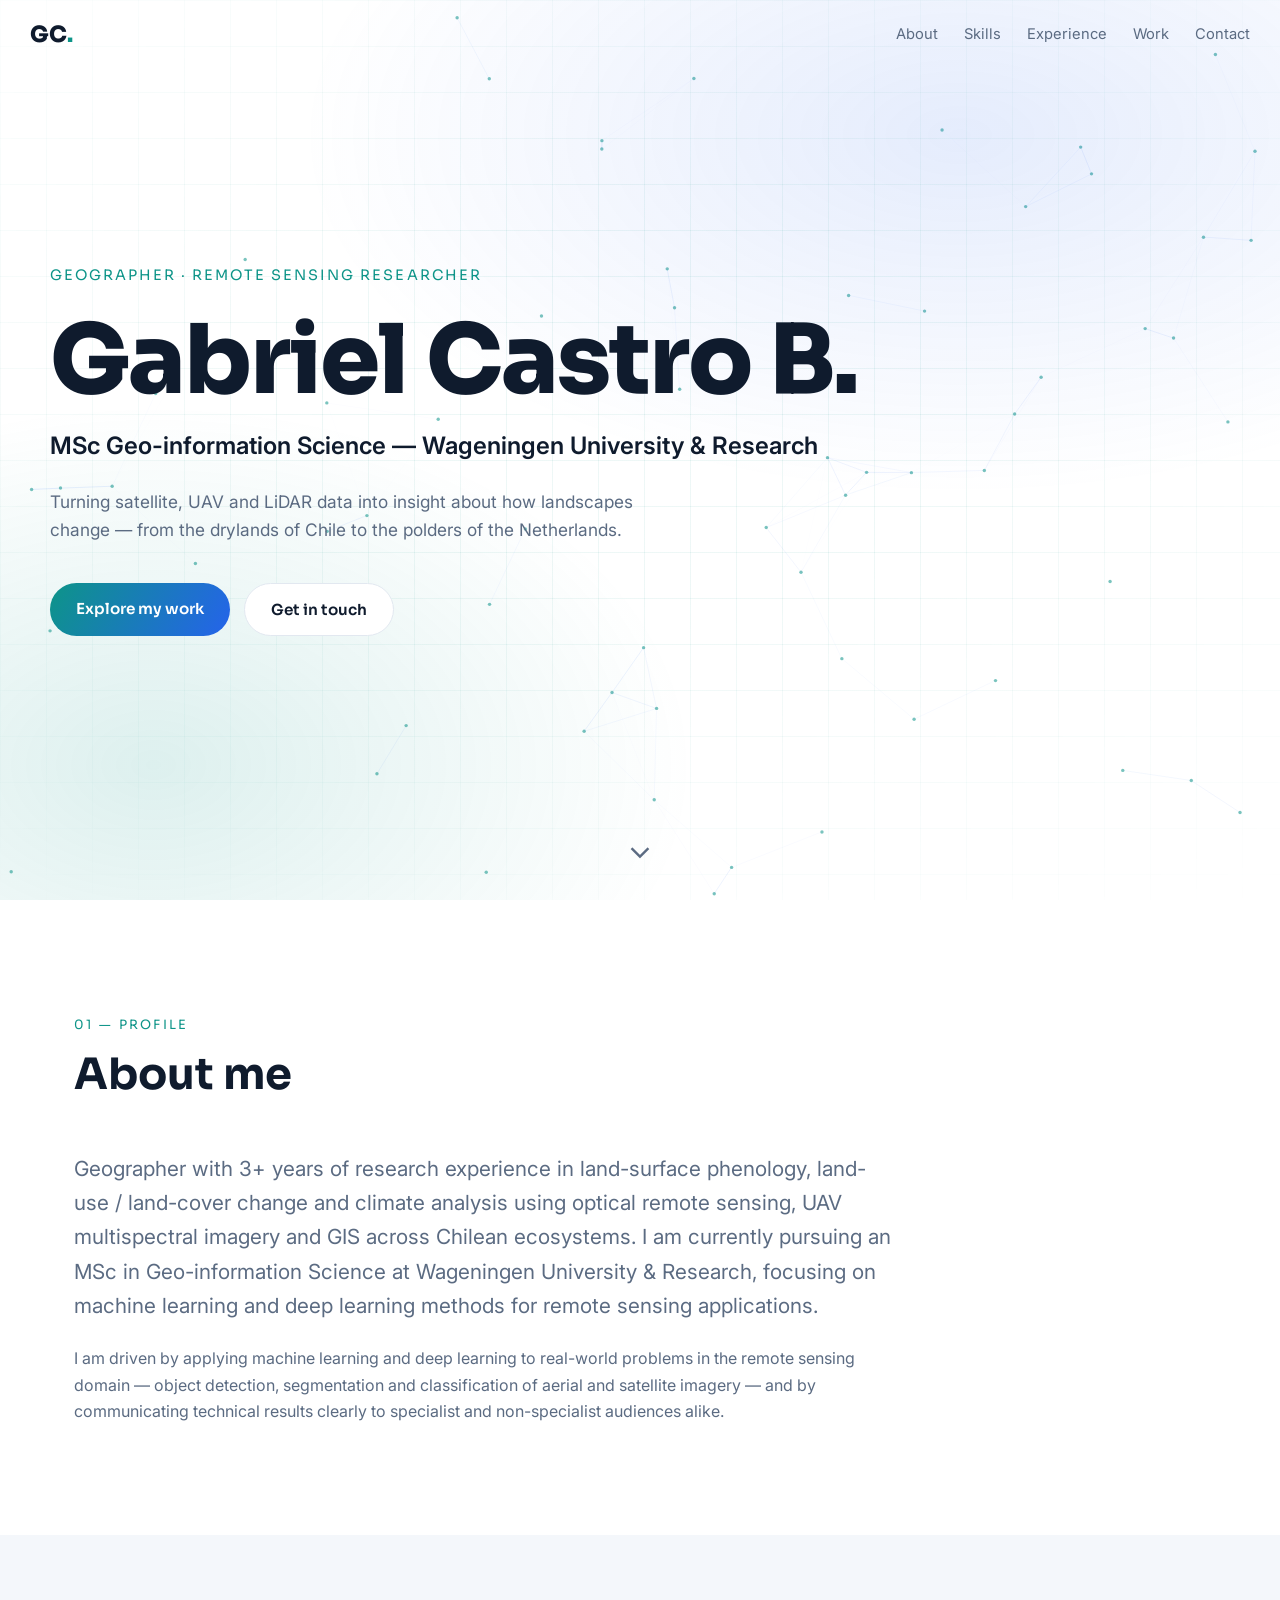
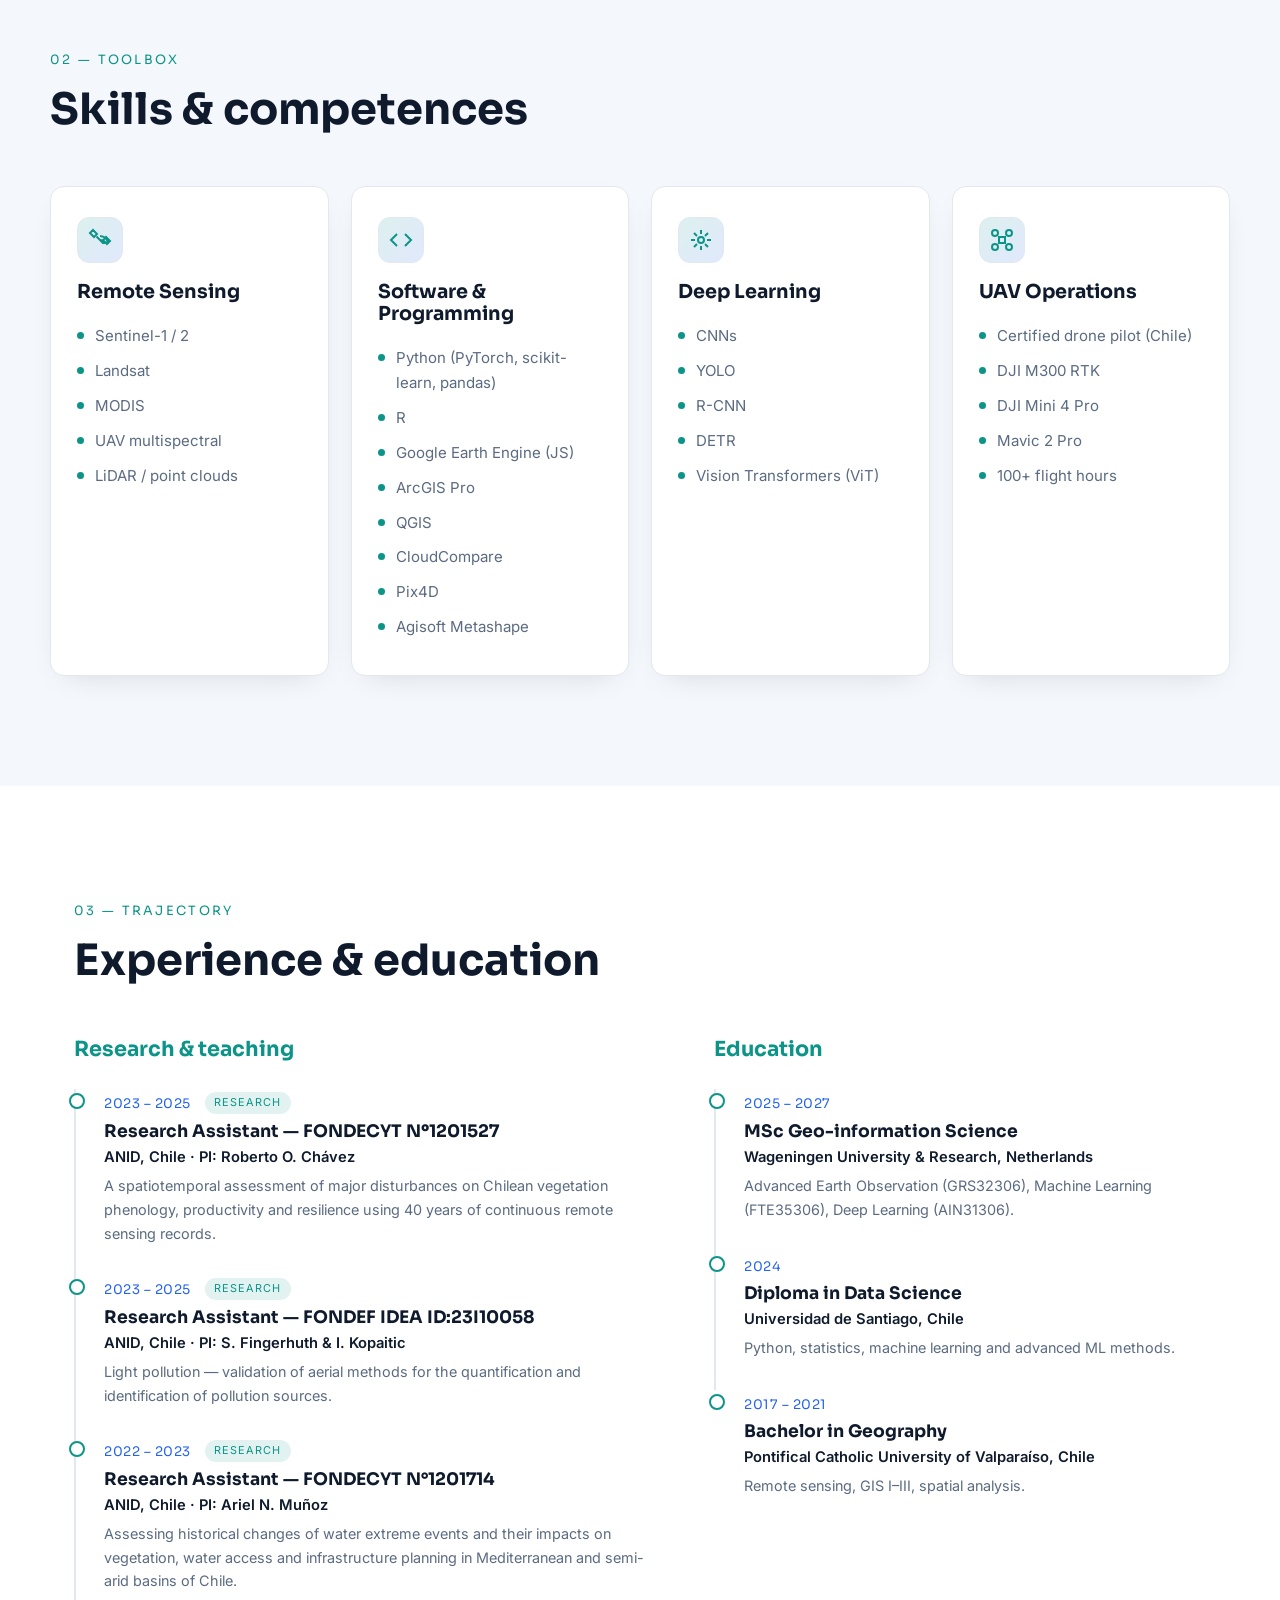
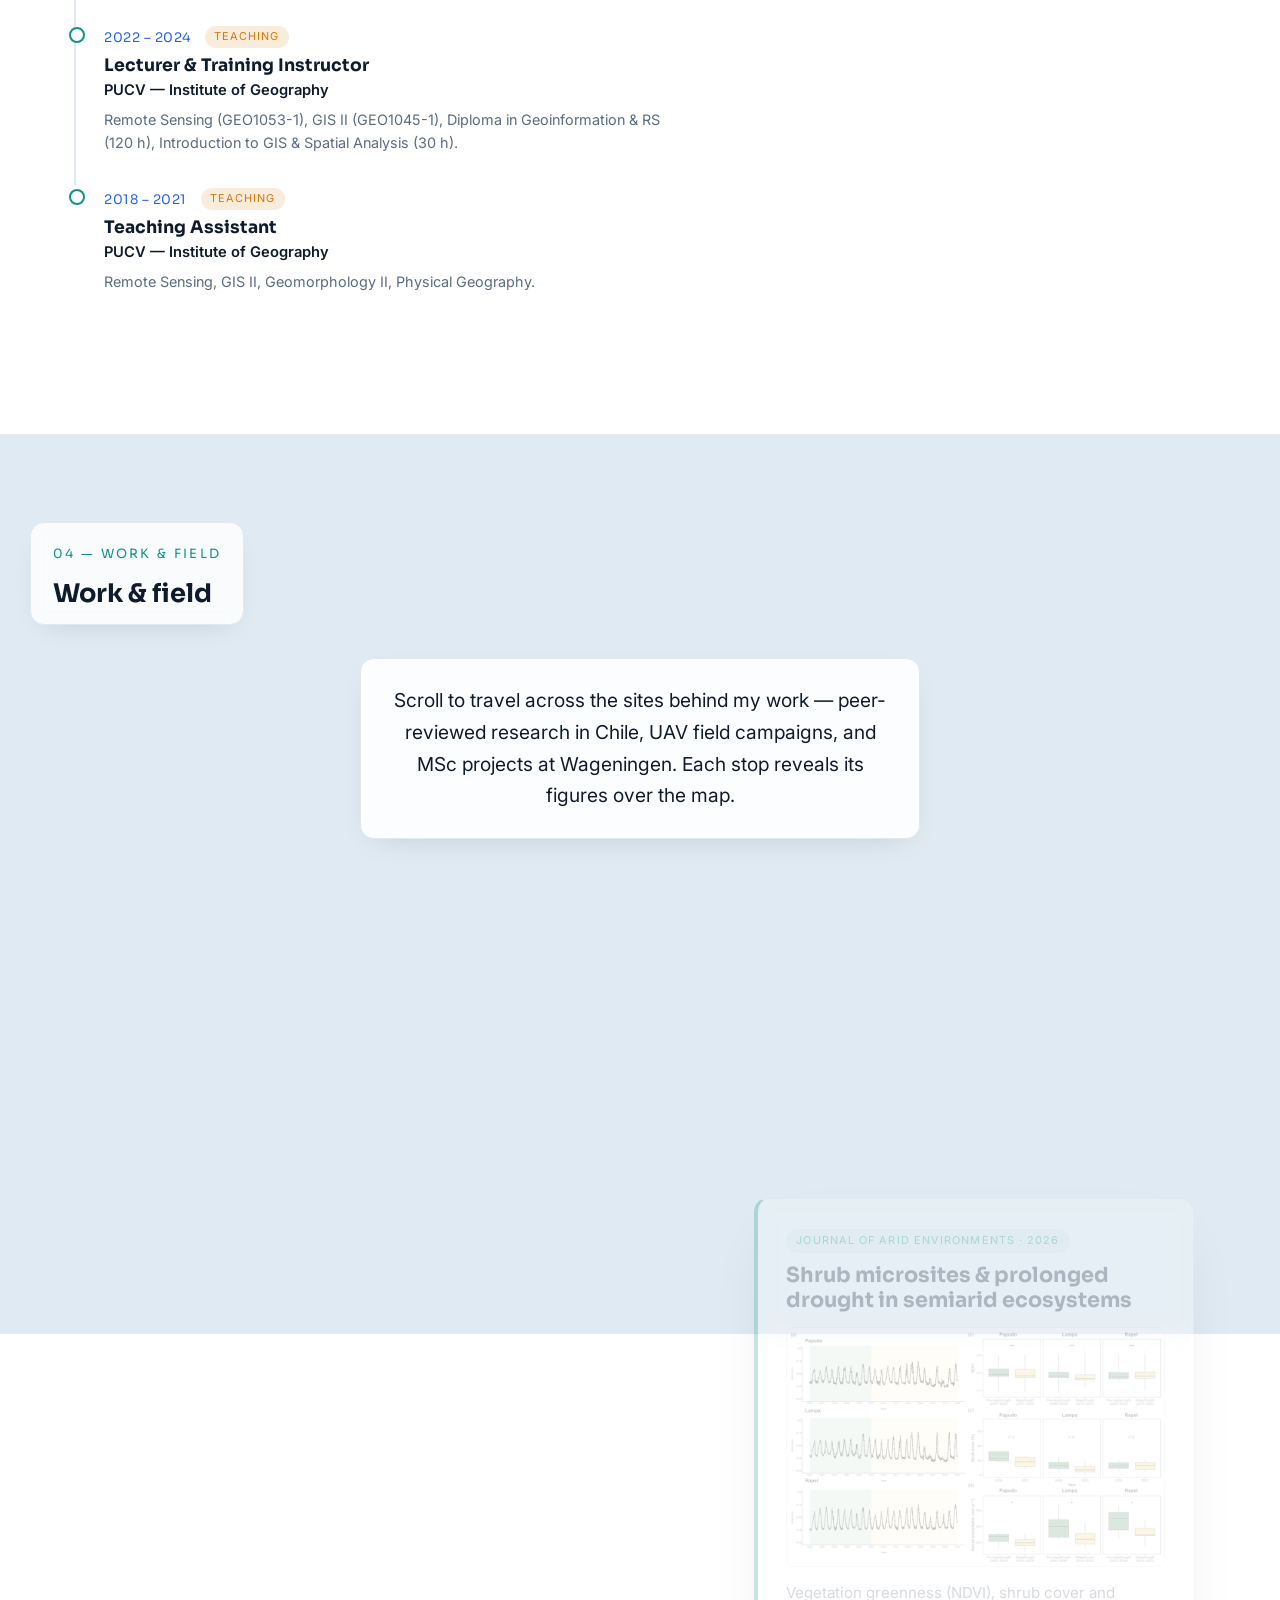
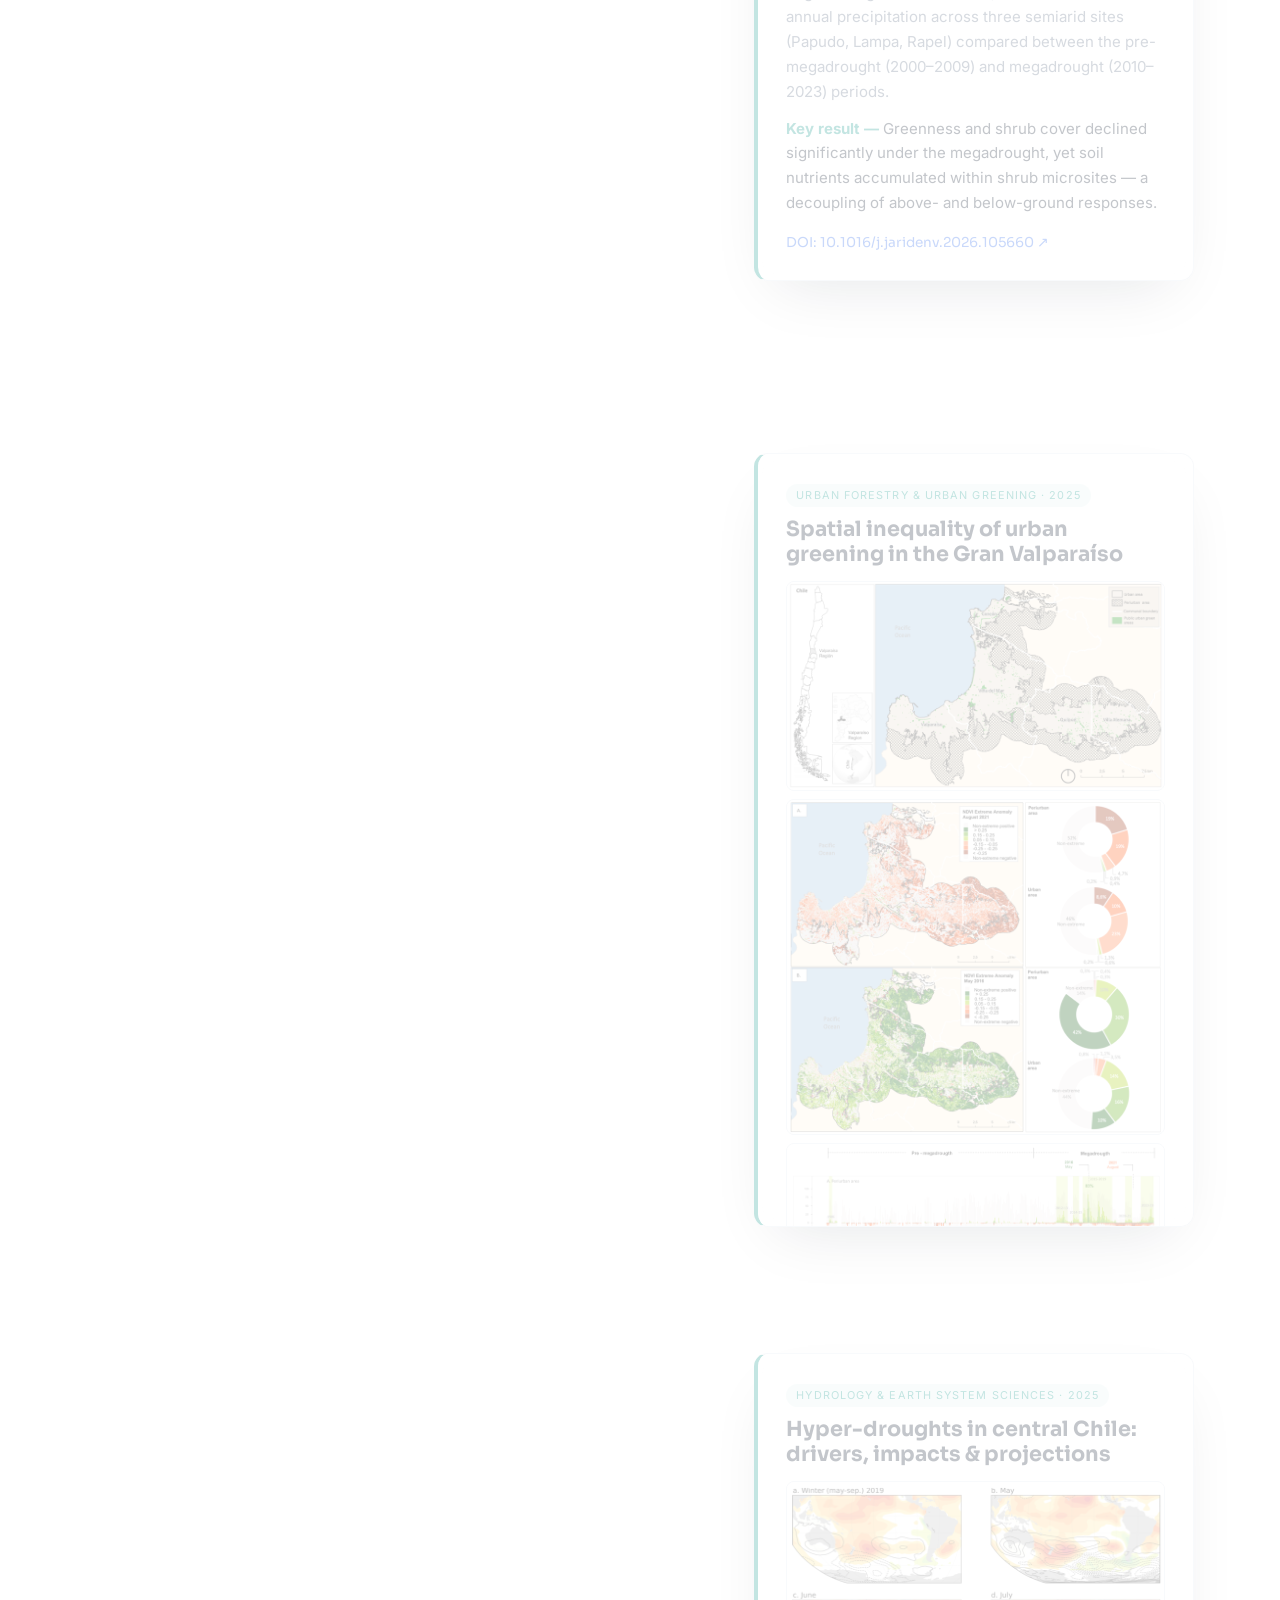
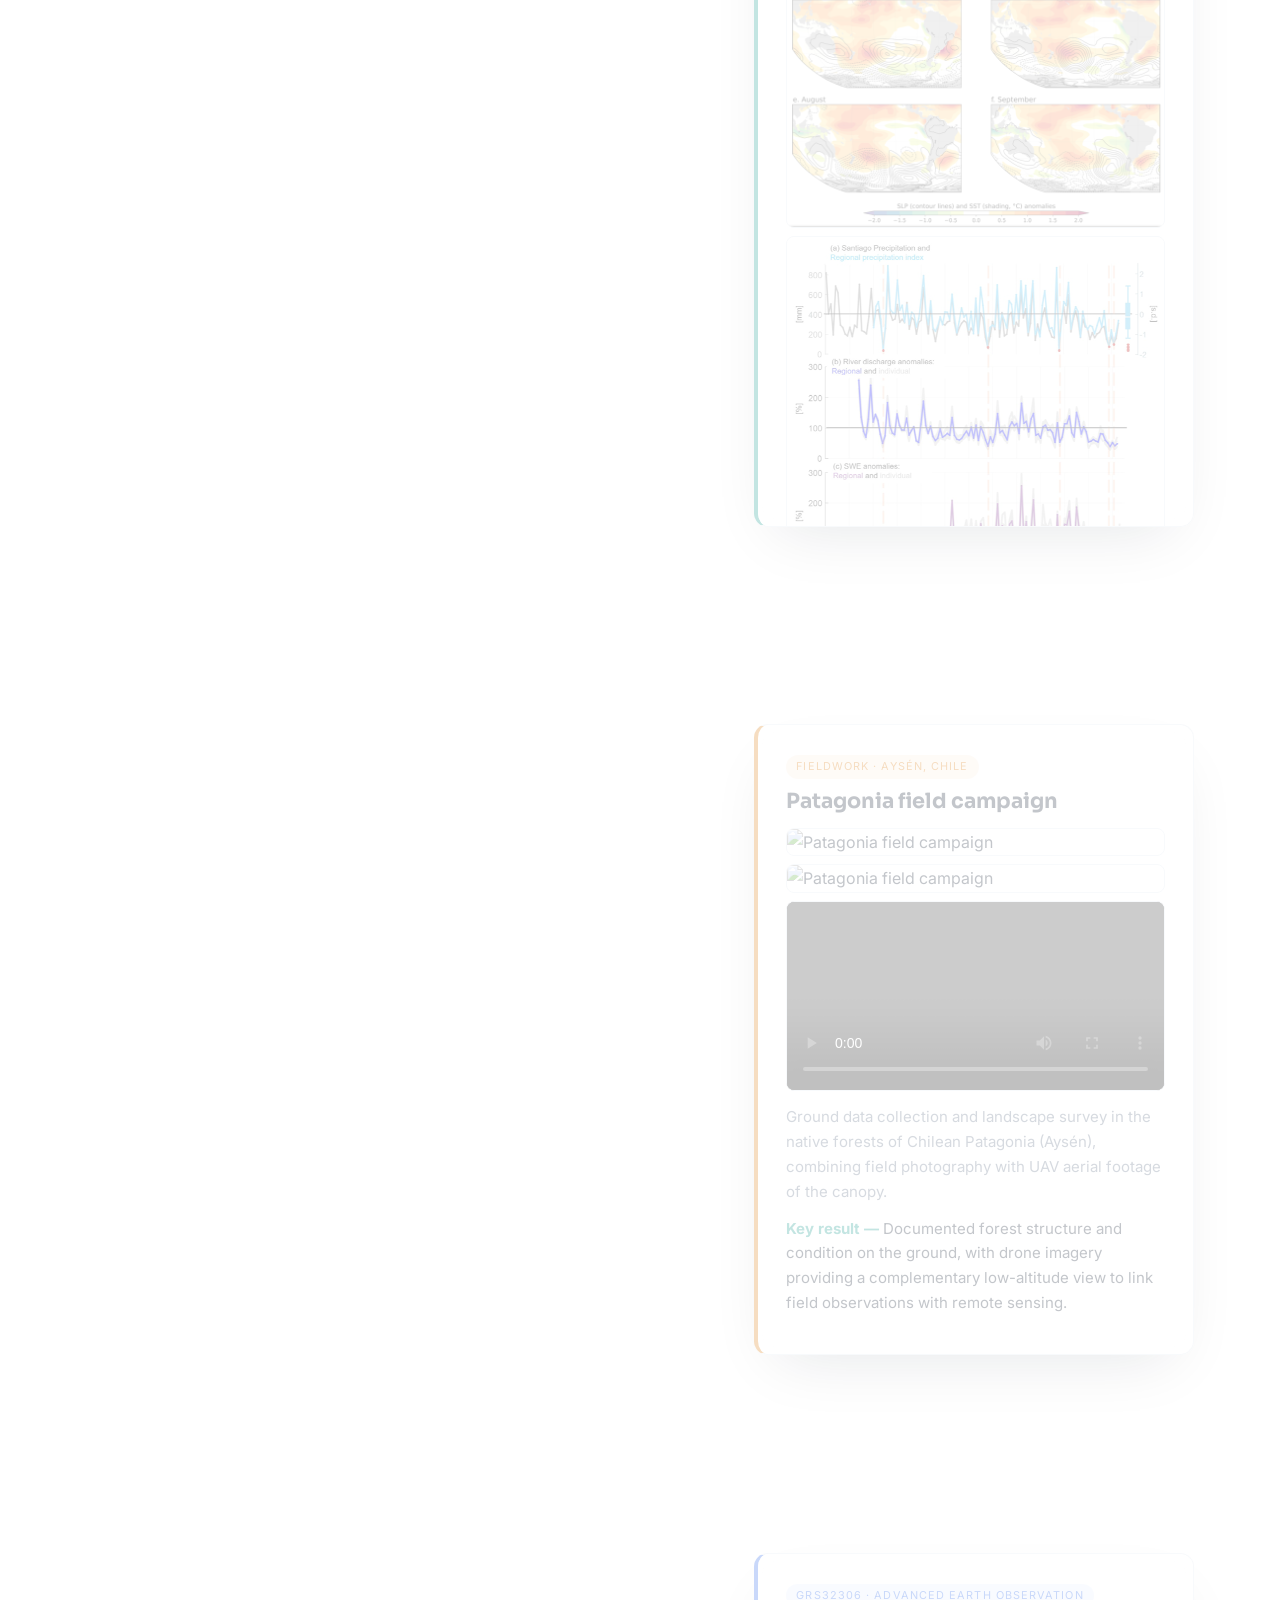
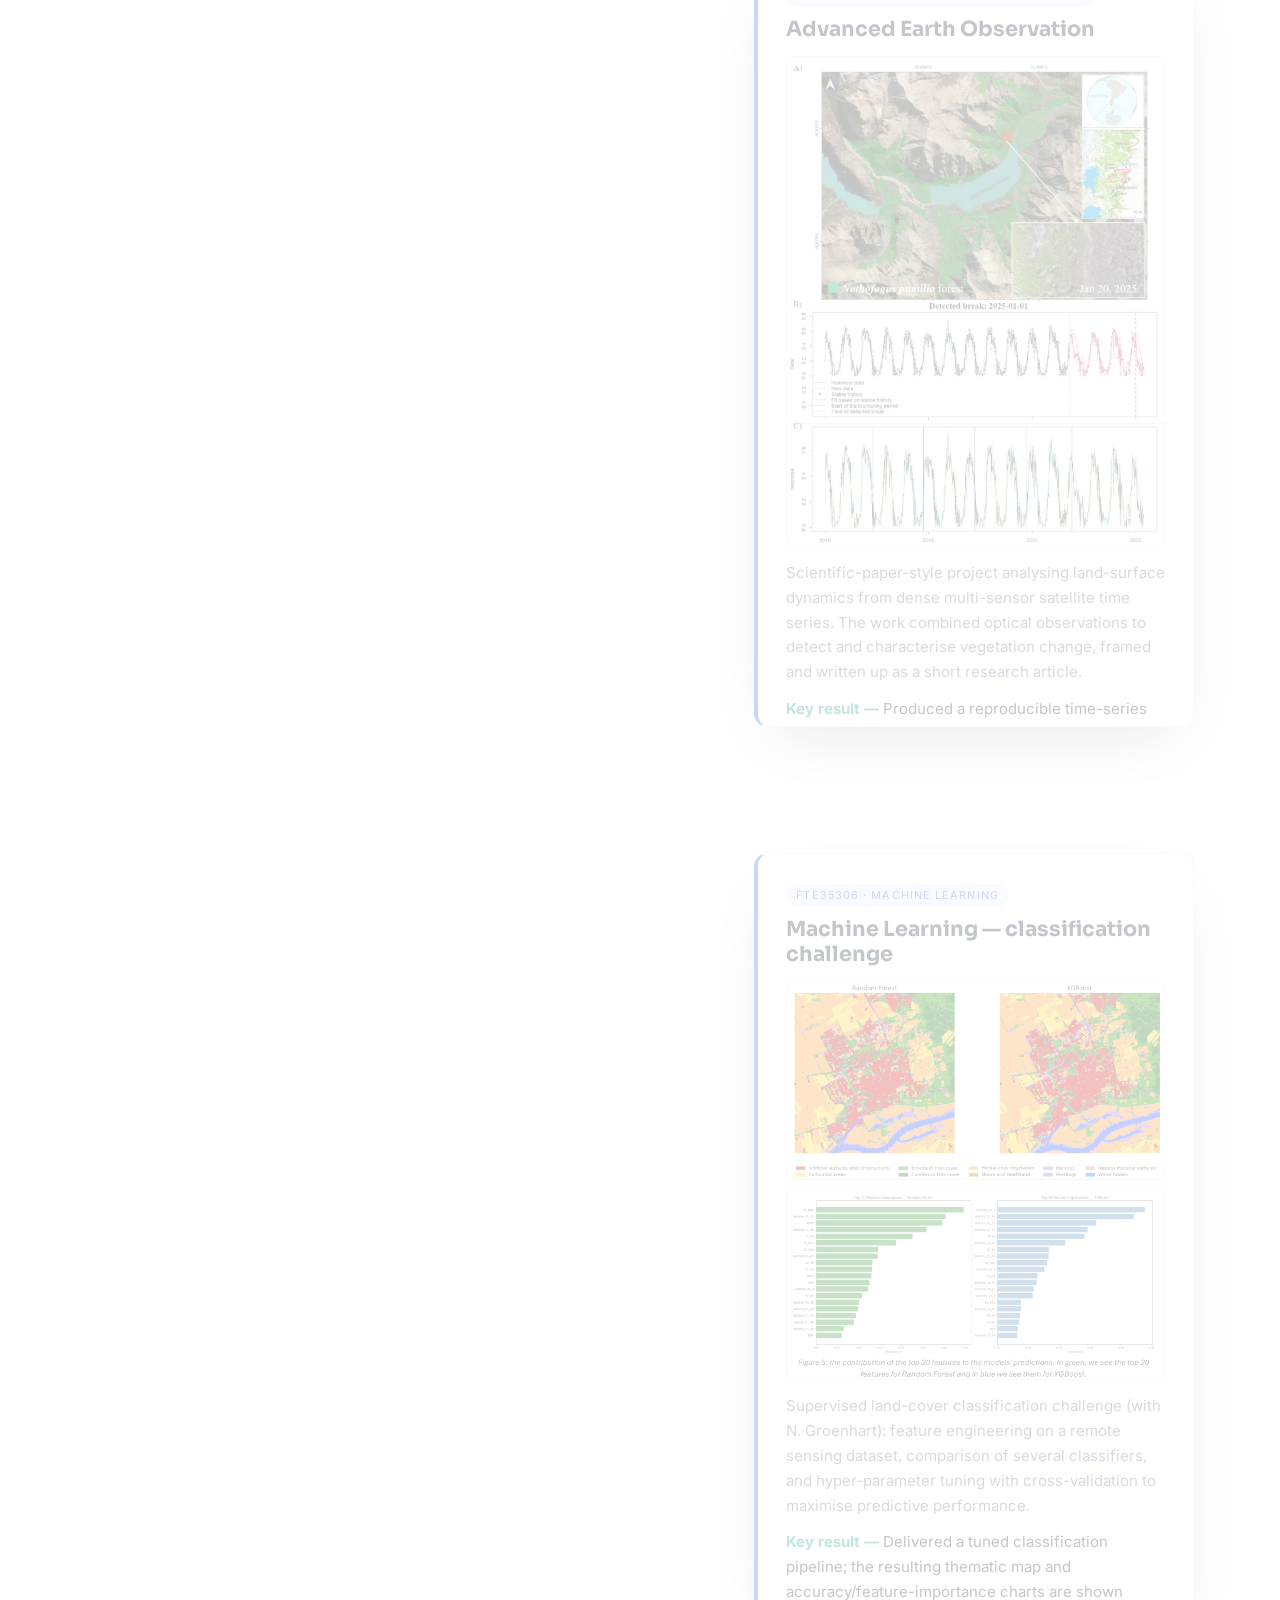
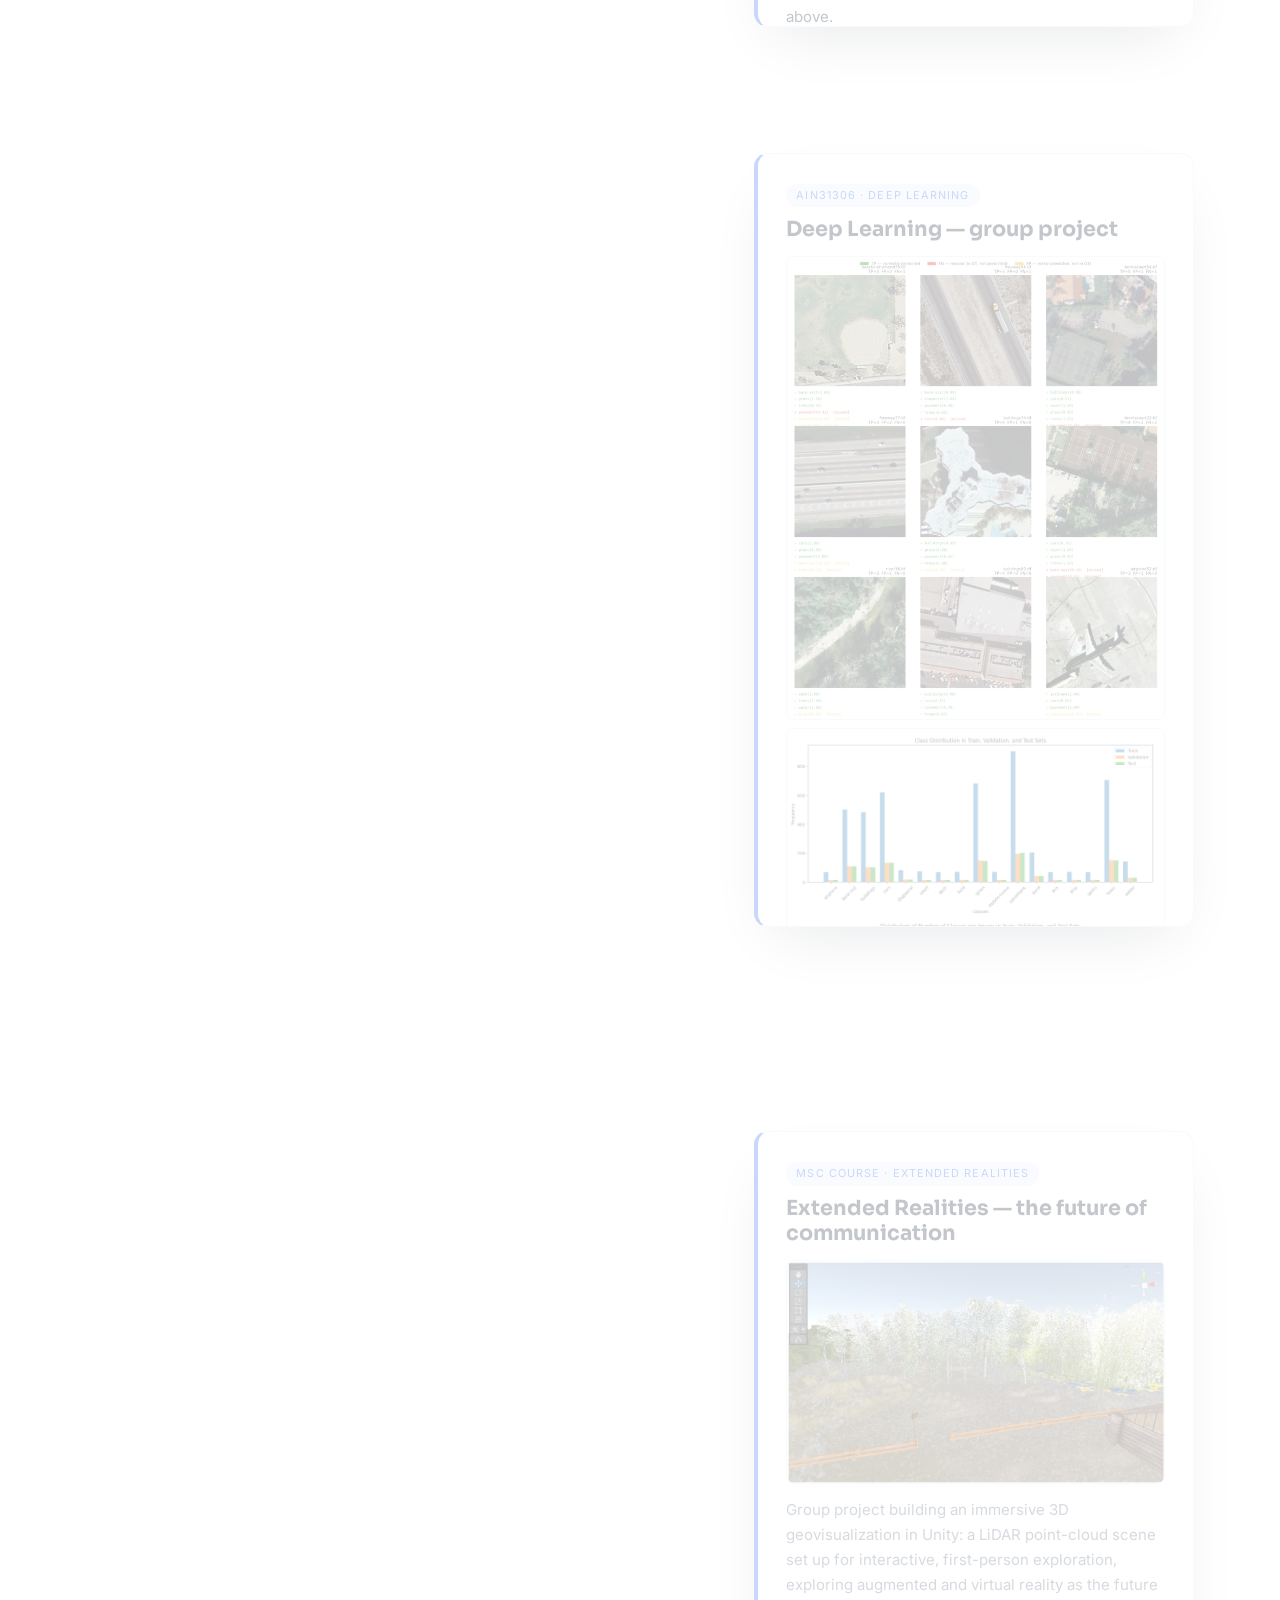
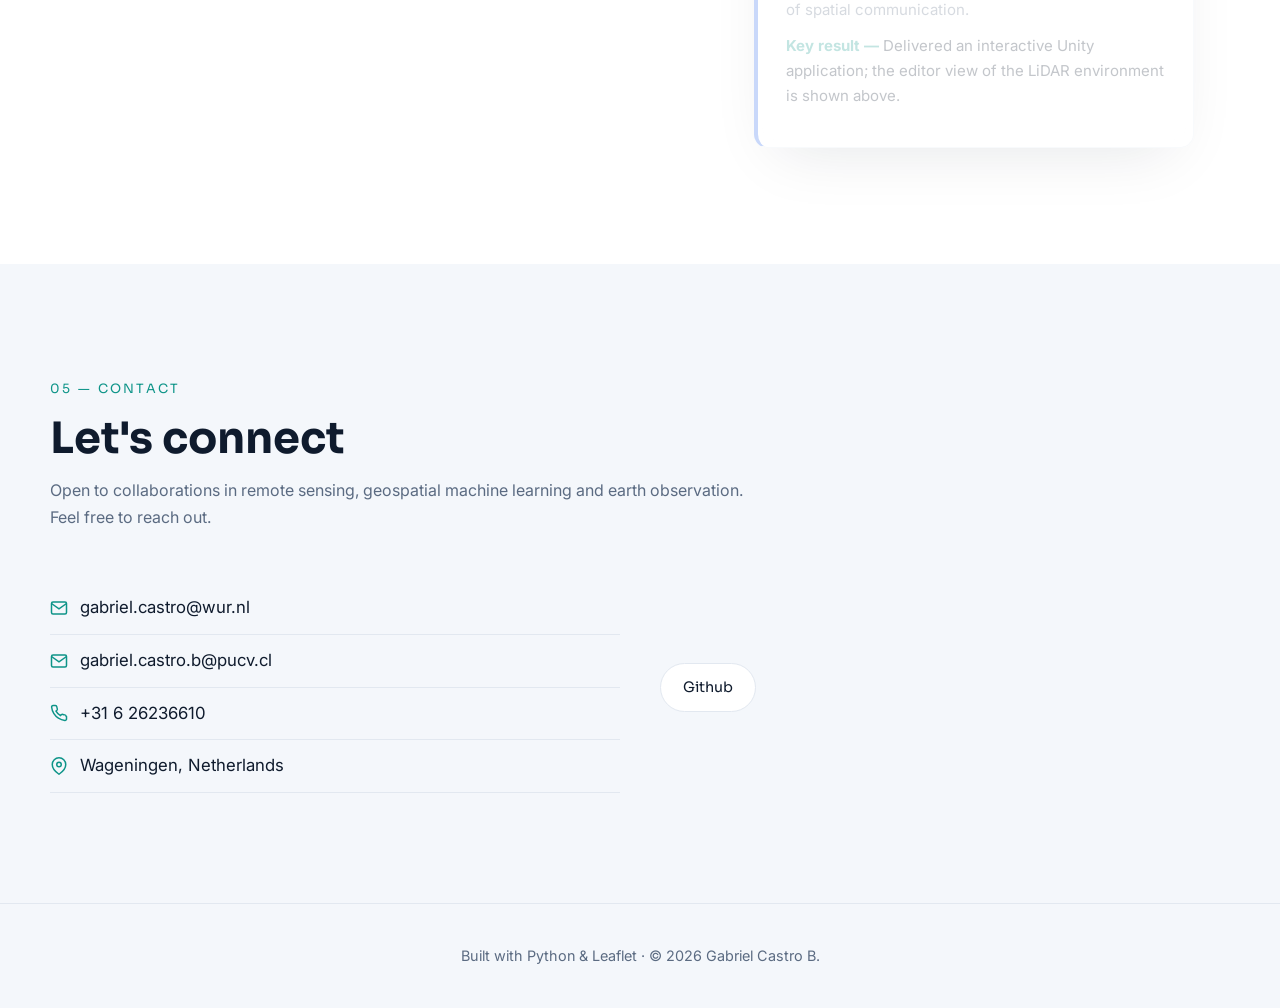
==== commit cbe27946: "Optimize work images for web (no images removed) - Resize Patagonia photos 34/36 MB -> ~0.6 MB (JPEG" ====
--- a/index.html
+++ b/index.html
@@ -306,8 +306,8 @@
           <span class="story-card__tag">FTE35306 · Machine Learning</span>
           <h3>Machine Learning — classification challenge</h3>
           <div class="story-card__figs">
-            <a href="assets/img/wageningen/ml_map.png" target="_blank" rel="noopener">
-              <img src="assets/img/wageningen/ml_map.png" alt="Machine Learning — classification challenge" loading="lazy" />
+            <a href="assets/img/wageningen/ml_map.jpg" target="_blank" rel="noopener">
+              <img src="assets/img/wageningen/ml_map.jpg" alt="Machine Learning — classification challenge" loading="lazy" />
             </a>
             <a href="assets/img/wageningen/ml_charts.png" target="_blank" rel="noopener">
               <img src="assets/img/wageningen/ml_charts.png" alt="Machine Learning — classification challenge" loading="lazy" />
@@ -324,8 +324,8 @@
           <span class="story-card__tag">AIN31306 · Deep Learning</span>
           <h3>Deep Learning — group project</h3>
           <div class="story-card__figs">
-            <a href="assets/img/wageningen/dl_detection.png" target="_blank" rel="noopener">
-              <img src="assets/img/wageningen/dl_detection.png" alt="Deep Learning — group project" loading="lazy" />
+            <a href="assets/img/wageningen/dl_detection.jpg" target="_blank" rel="noopener">
+              <img src="assets/img/wageningen/dl_detection.jpg" alt="Deep Learning — group project" loading="lazy" />
             </a>
             <a href="assets/img/wageningen/dl_plot.png" target="_blank" rel="noopener">
               <img src="assets/img/wageningen/dl_plot.png" alt="Deep Learning — group project" loading="lazy" />
@@ -342,8 +342,8 @@
           <span class="story-card__tag">MSc course · Extended Realities</span>
           <h3>Extended Realities — the future of communication</h3>
           <div class="story-card__figs">
-            <a href="assets/img/wageningen/xr_unity.png" target="_blank" rel="noopener">
-              <img src="assets/img/wageningen/xr_unity.png" alt="Extended Realities — the future of communication" loading="lazy" />
+            <a href="assets/img/wageningen/xr_unity.jpg" target="_blank" rel="noopener">
+              <img src="assets/img/wageningen/xr_unity.jpg" alt="Extended Realities — the future of communication" loading="lazy" />
             </a>
           </div>
           <p class="story-card__summary">Group project building an immersive 3D geovisualization in Unity: a LiDAR point-cloud scene set up for interactive, first-person exploration, exploring augmented and virtual reality as the future of spatial communication.</p>
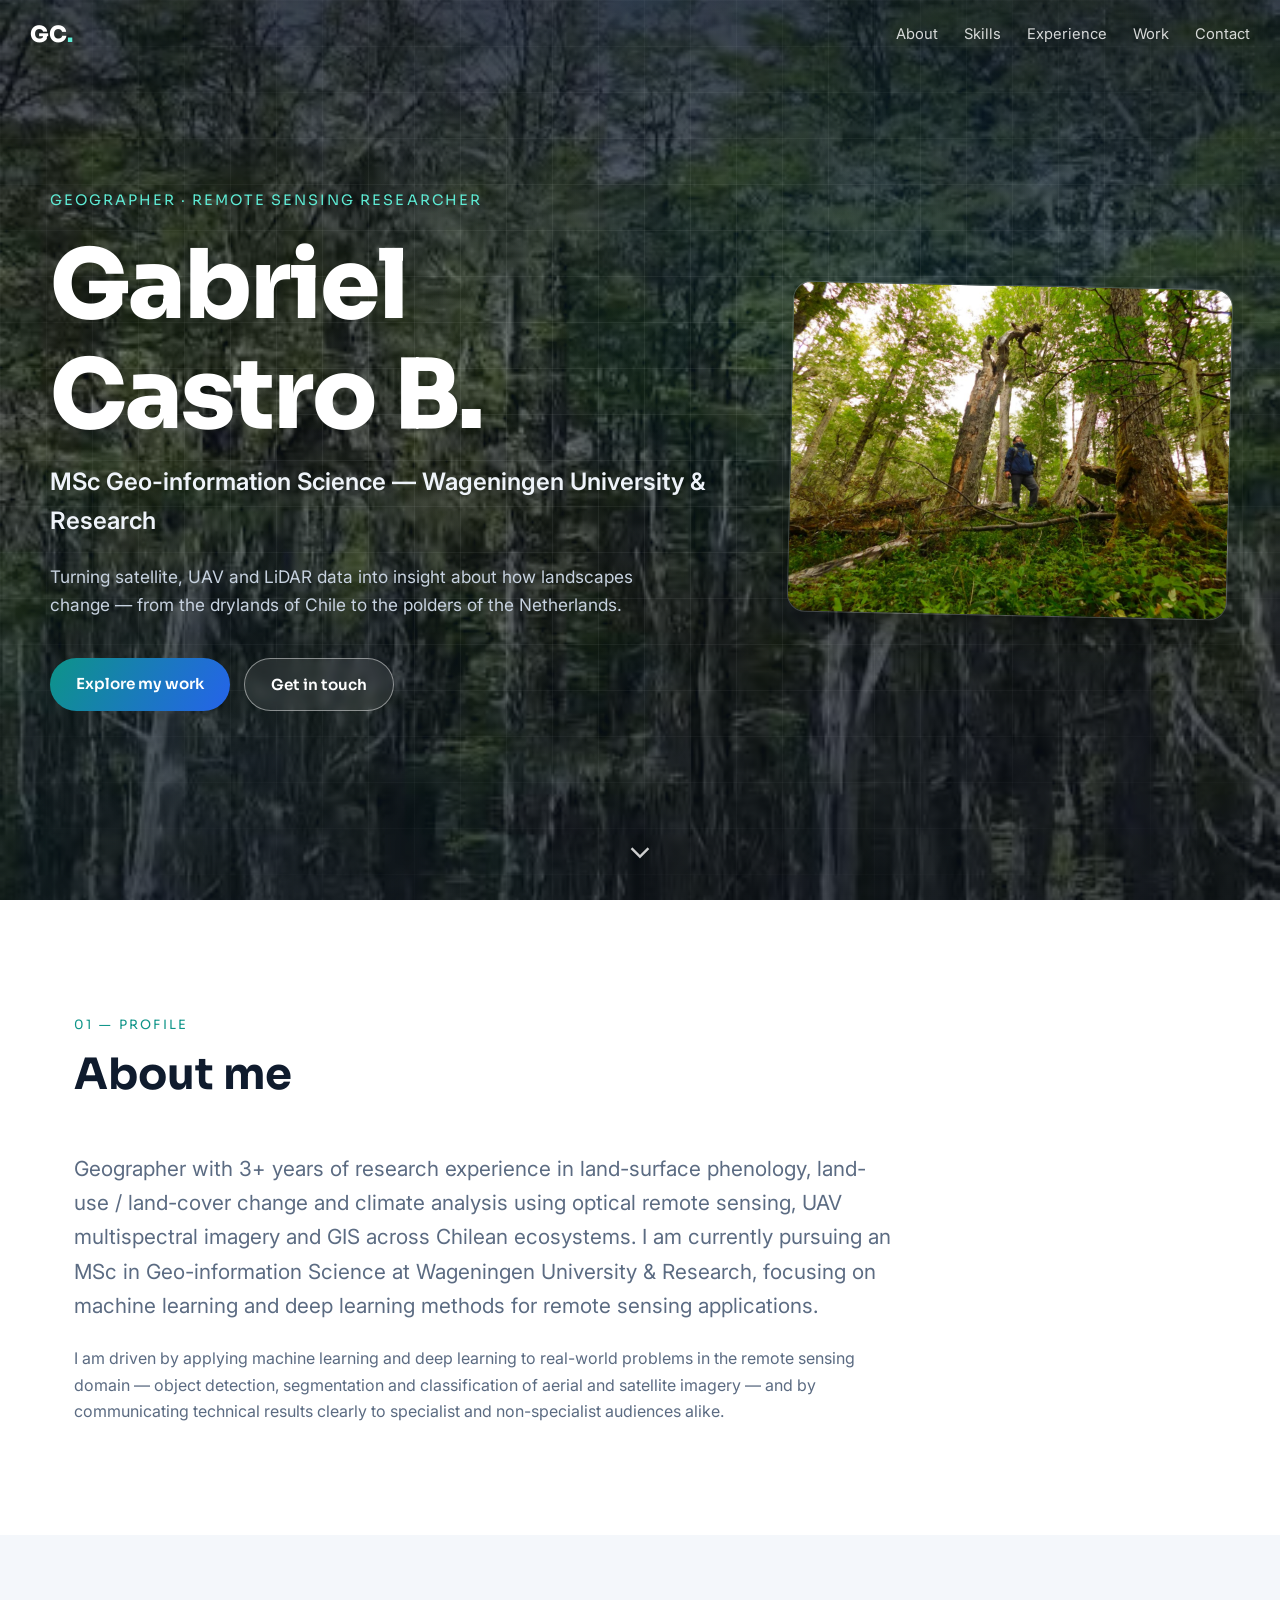
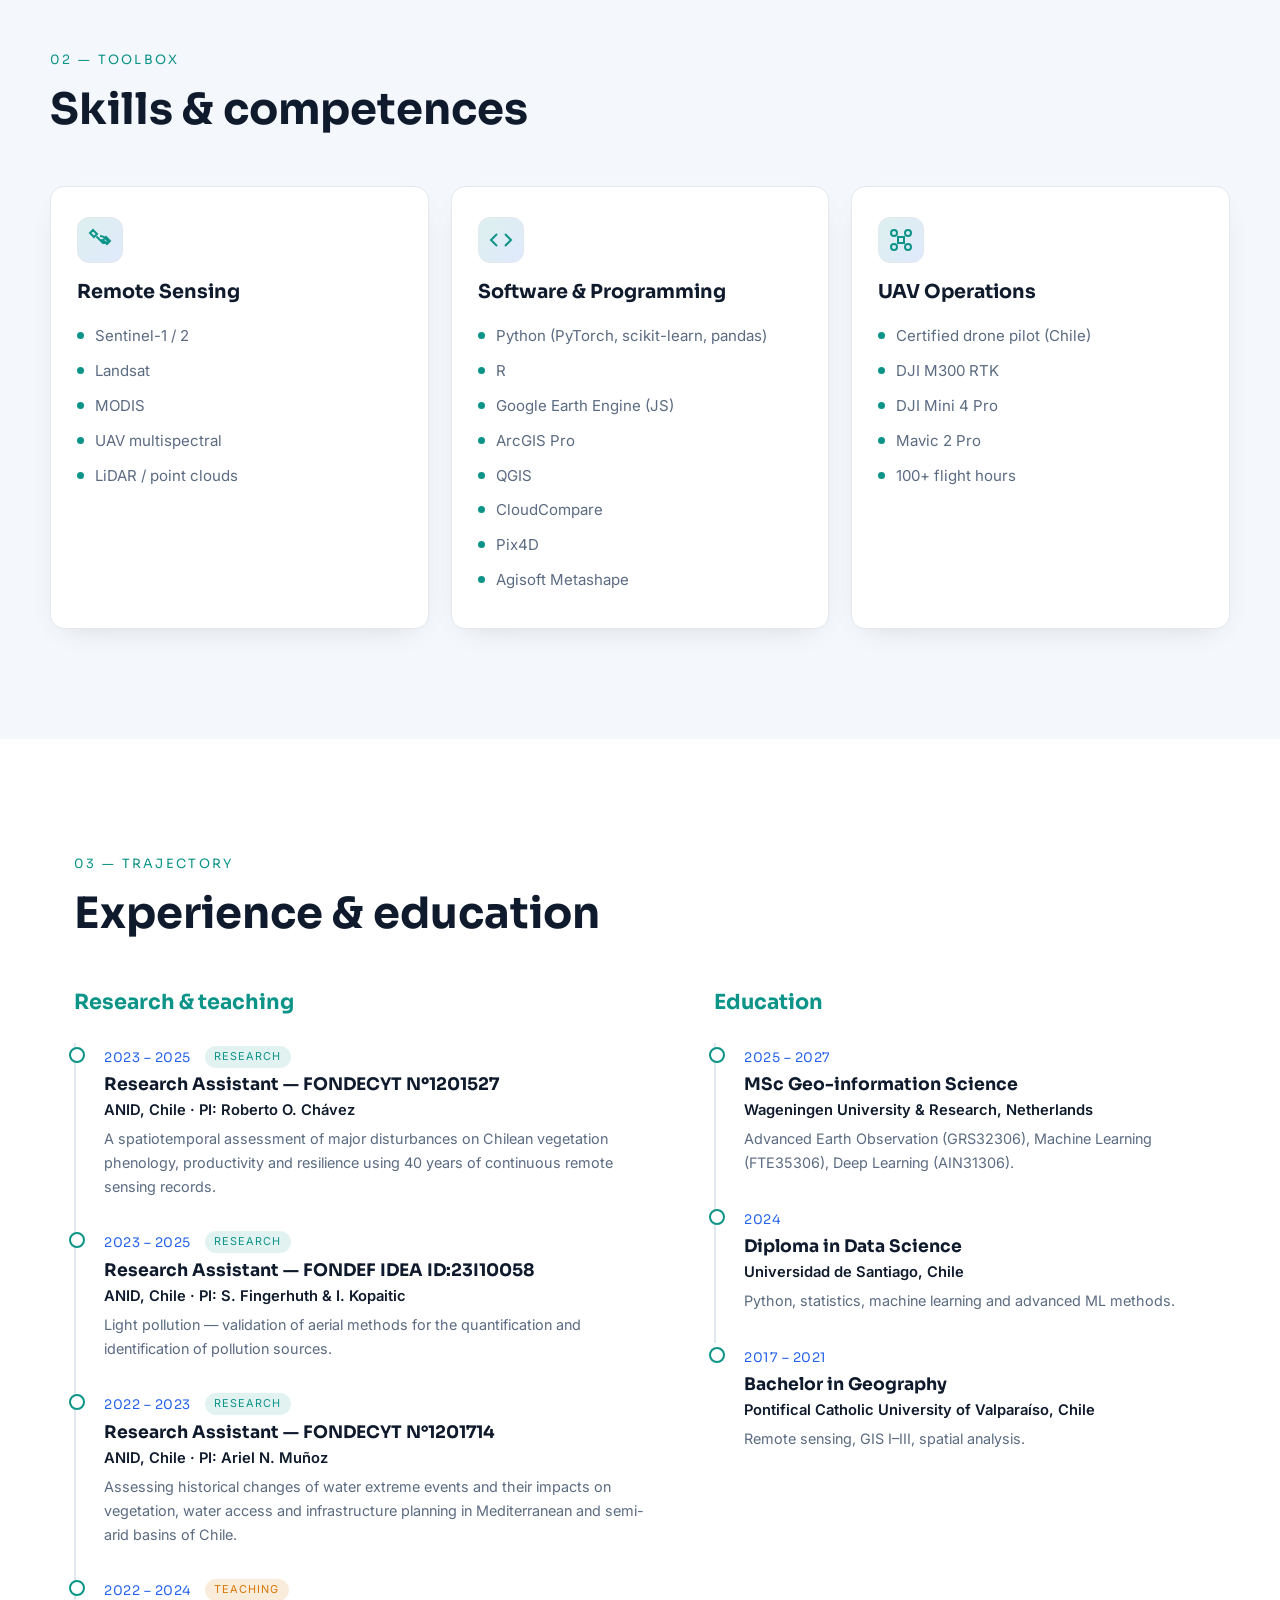
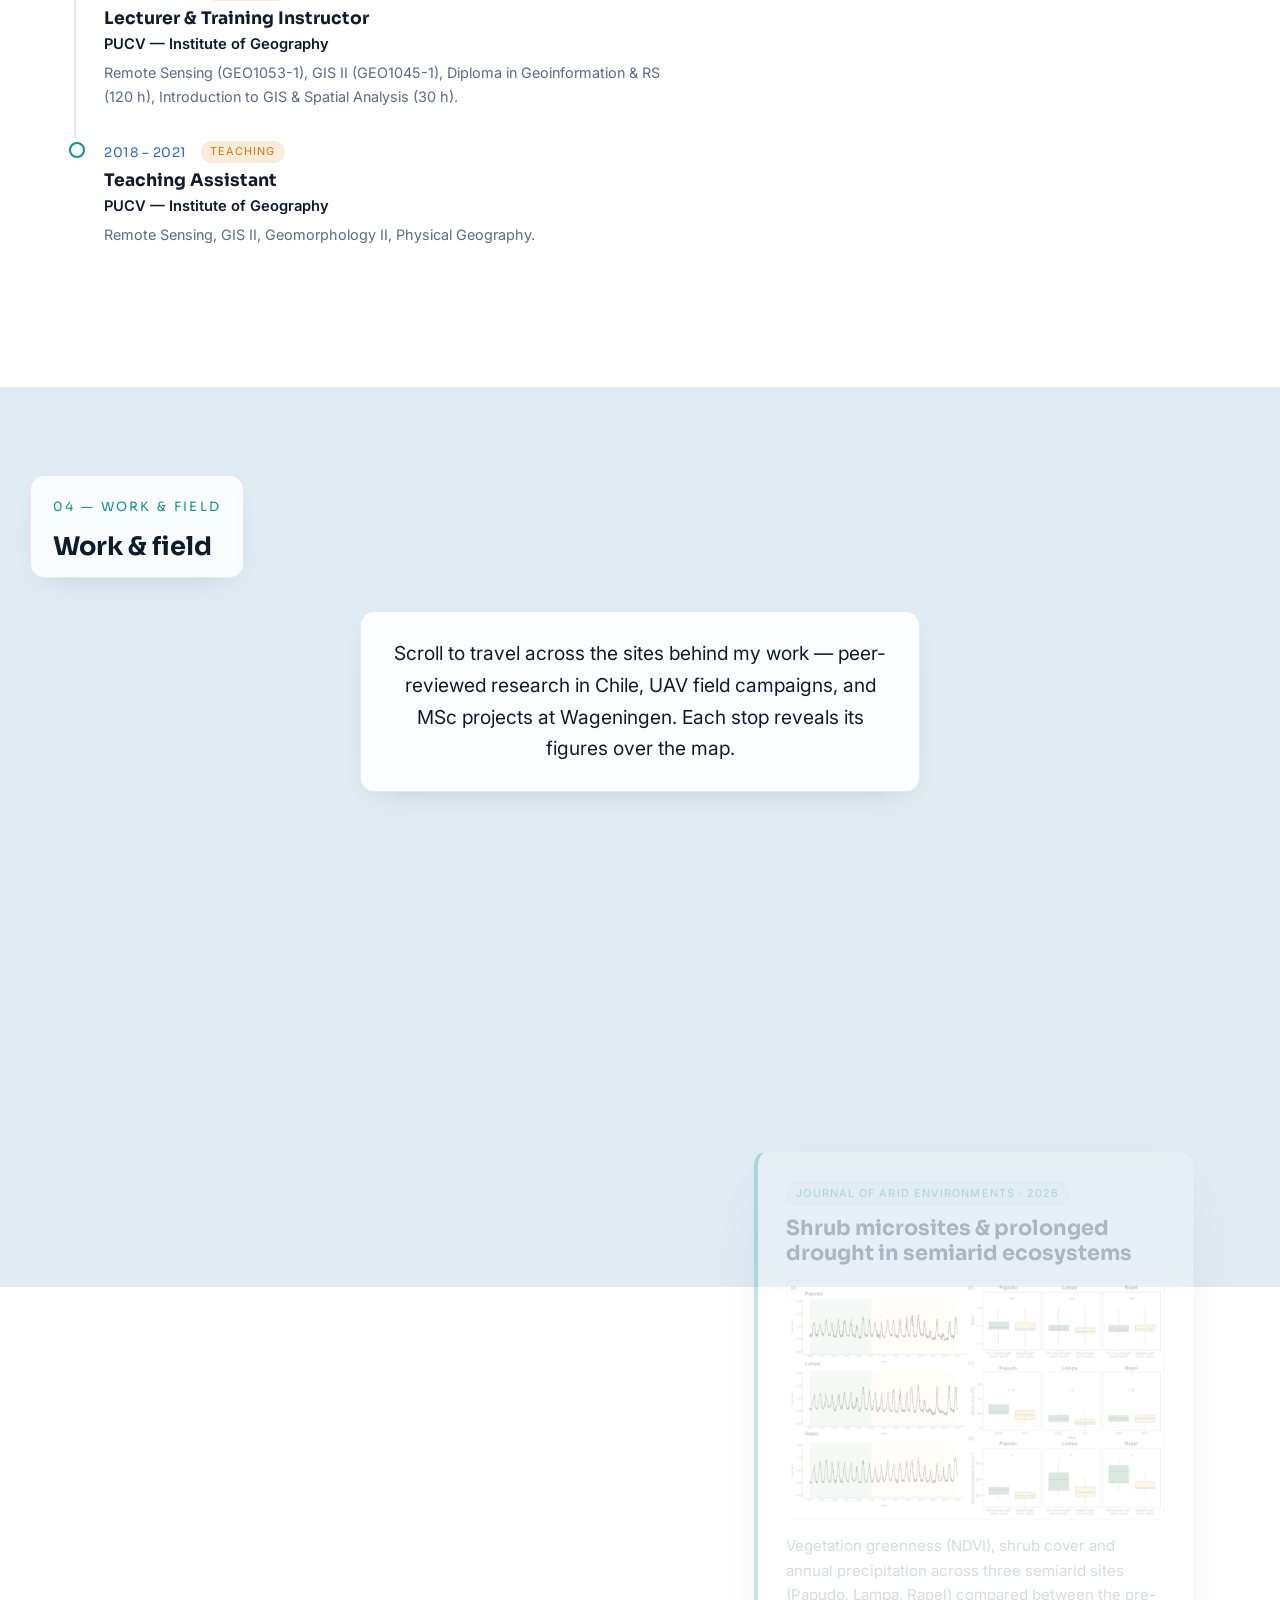
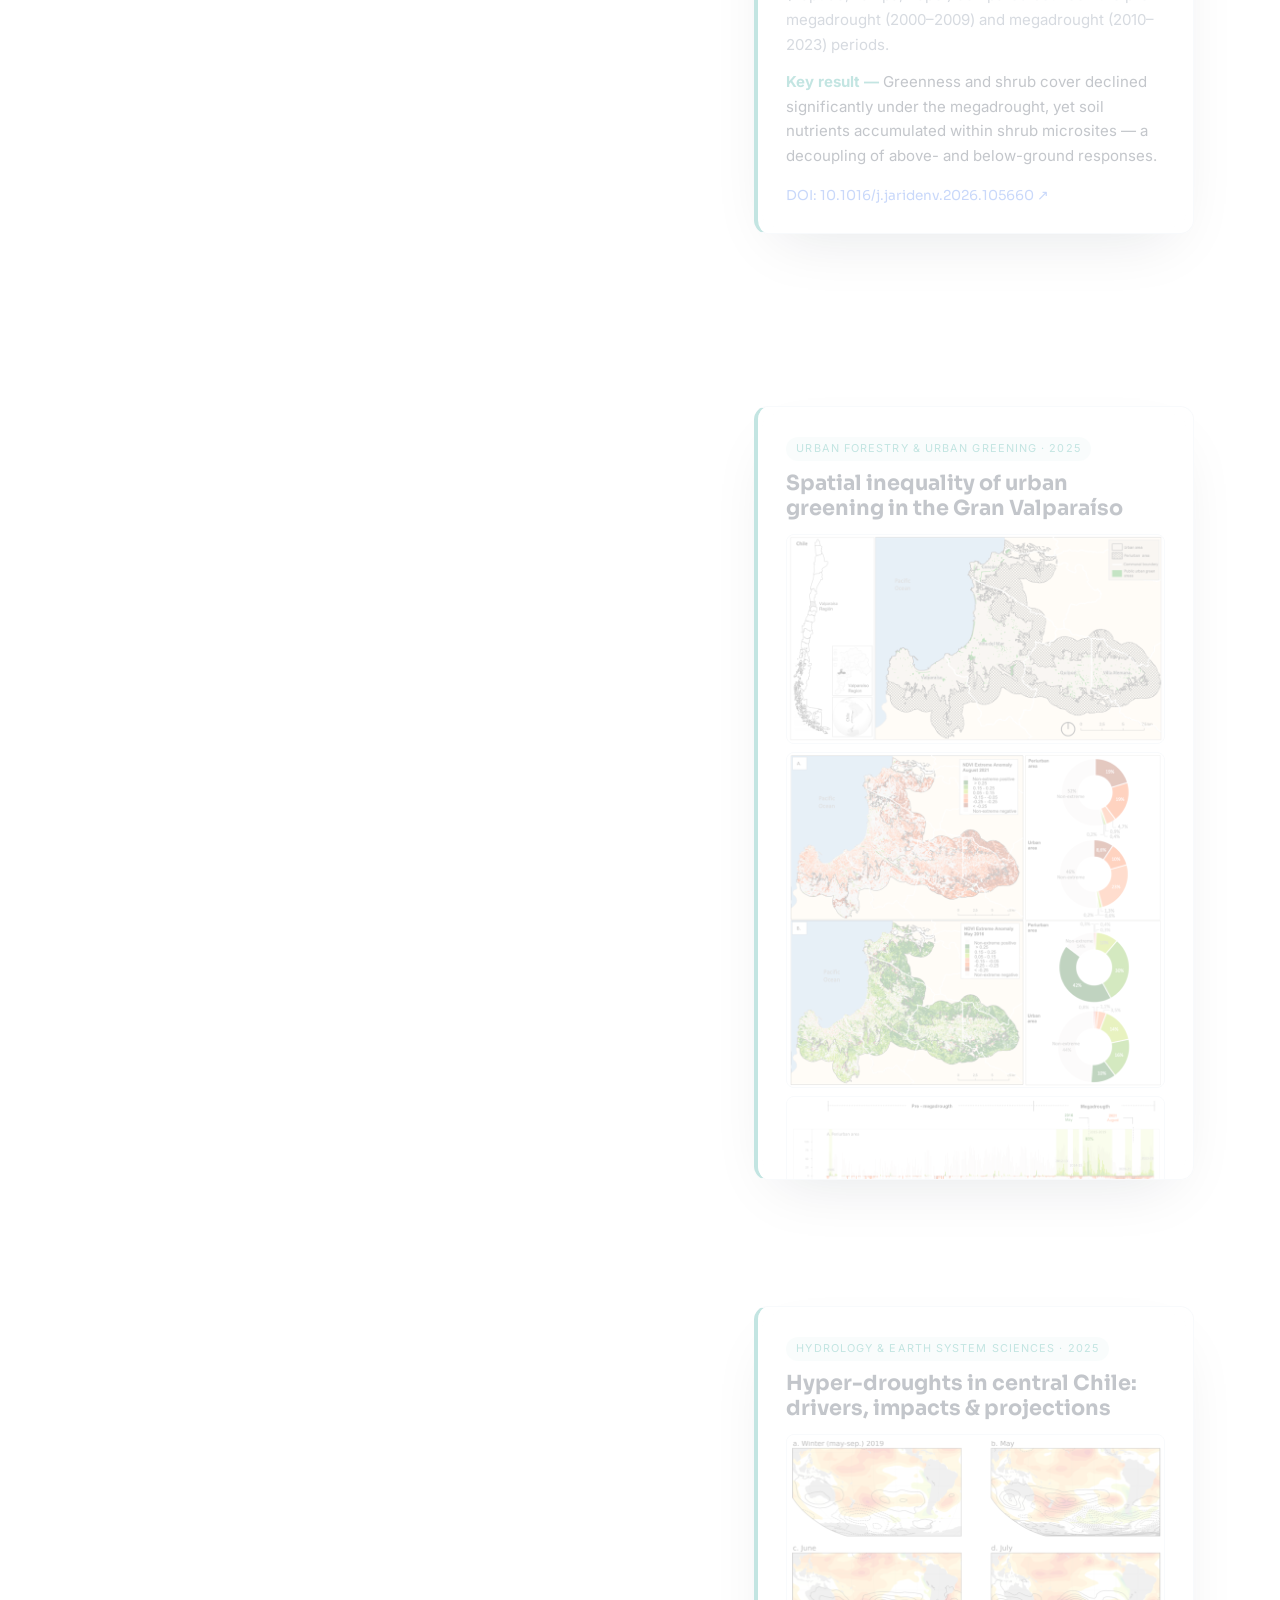
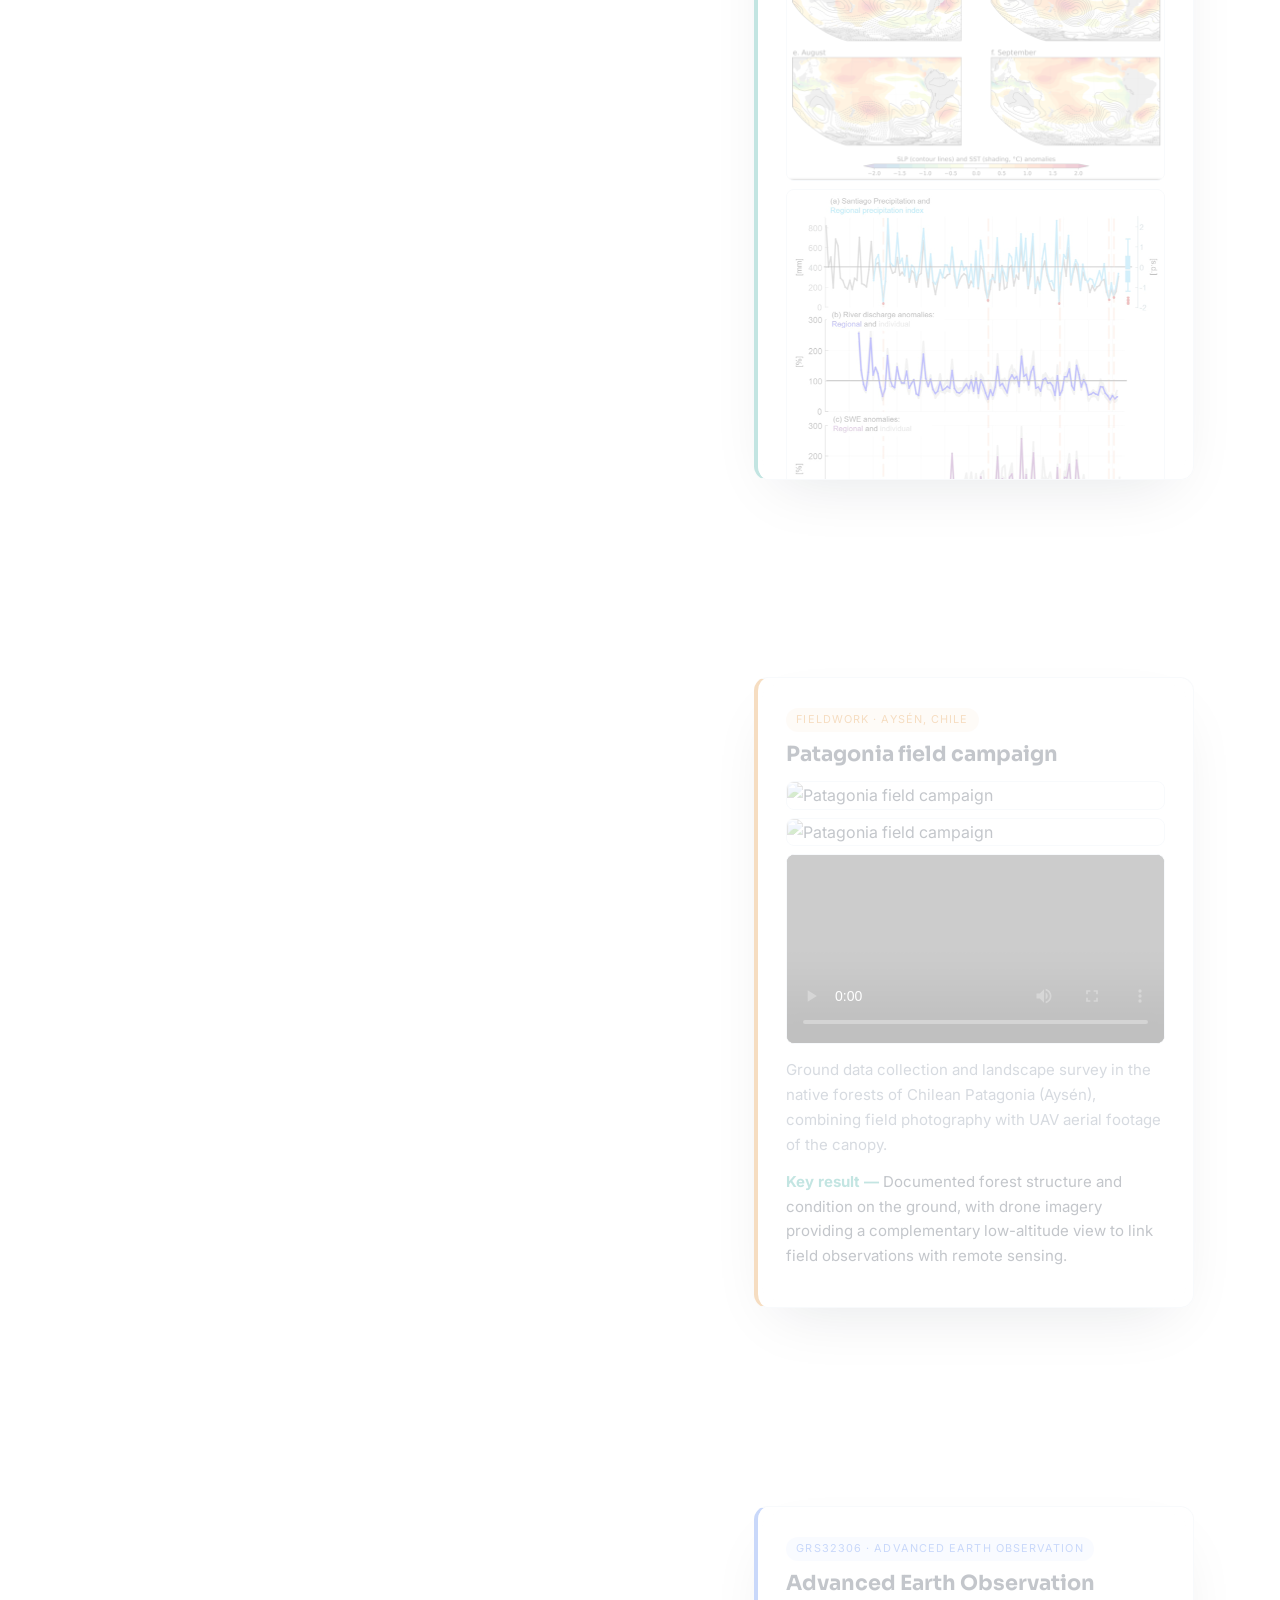
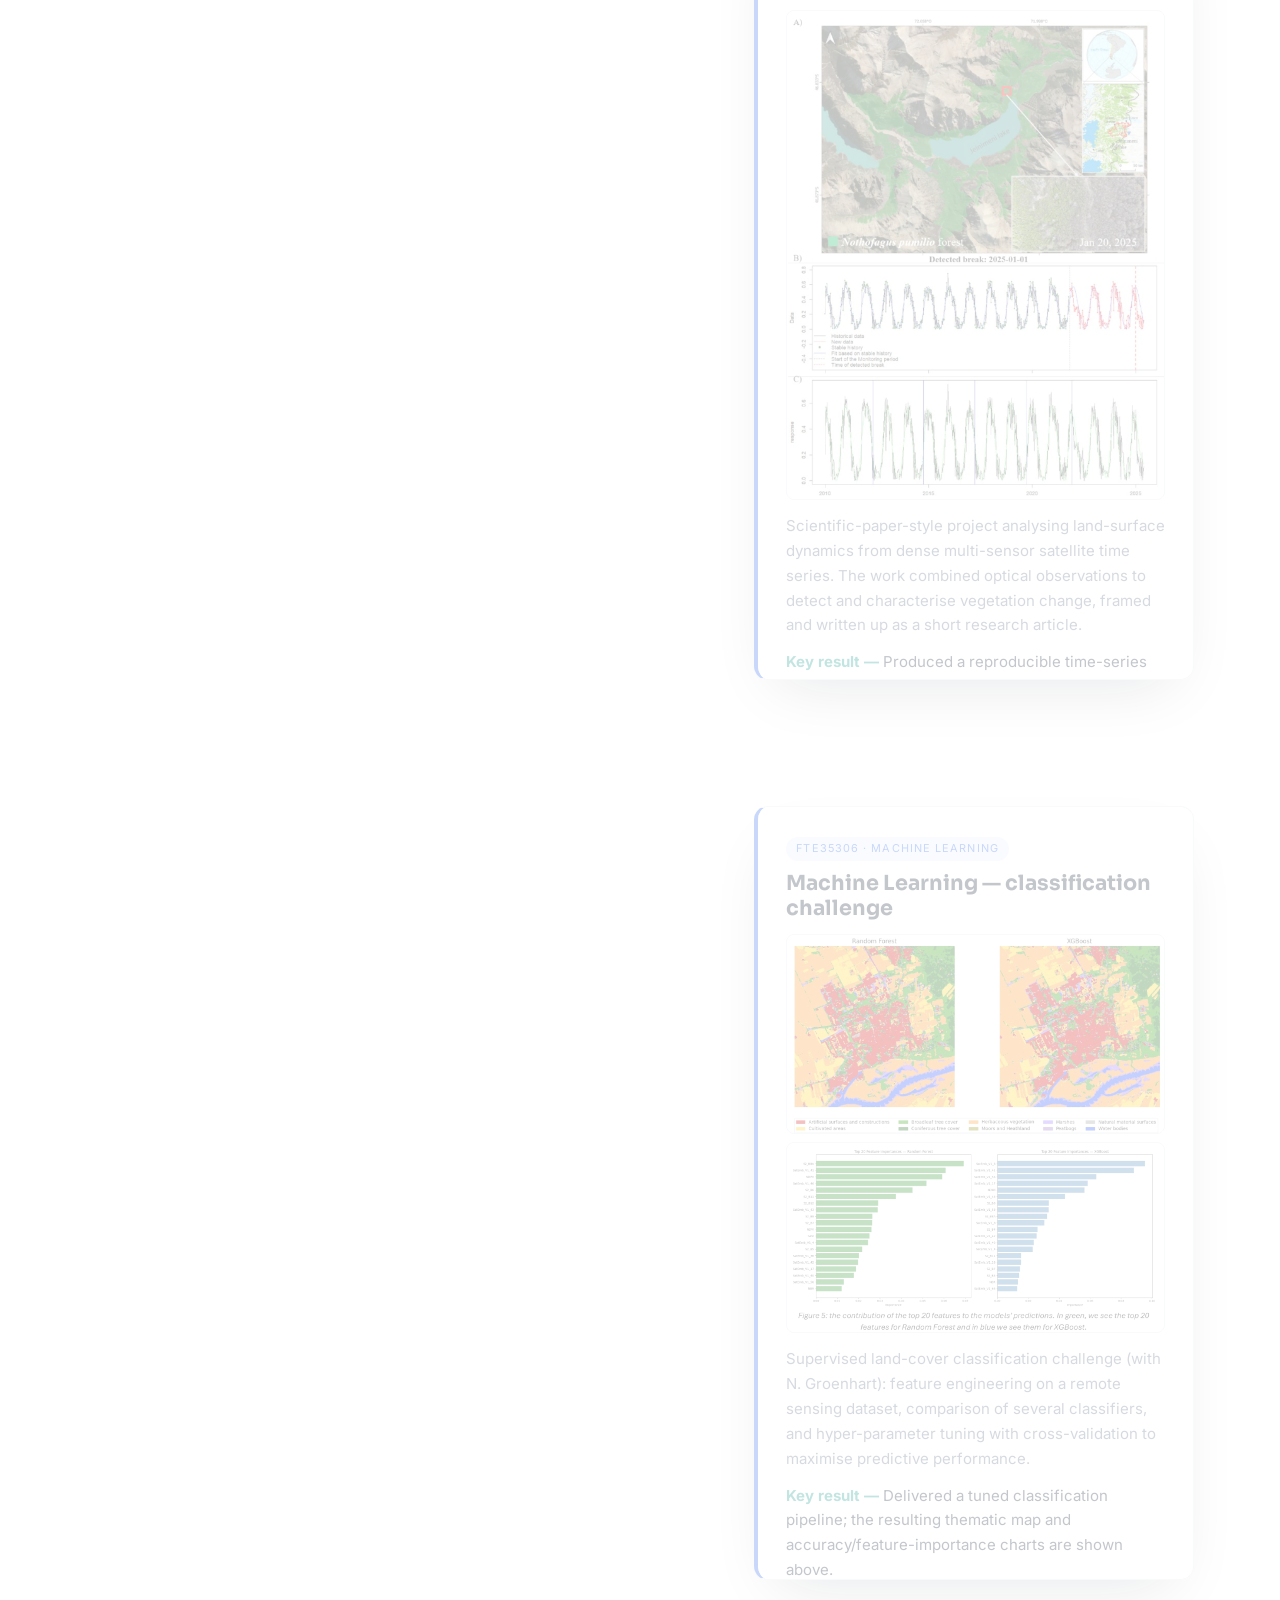
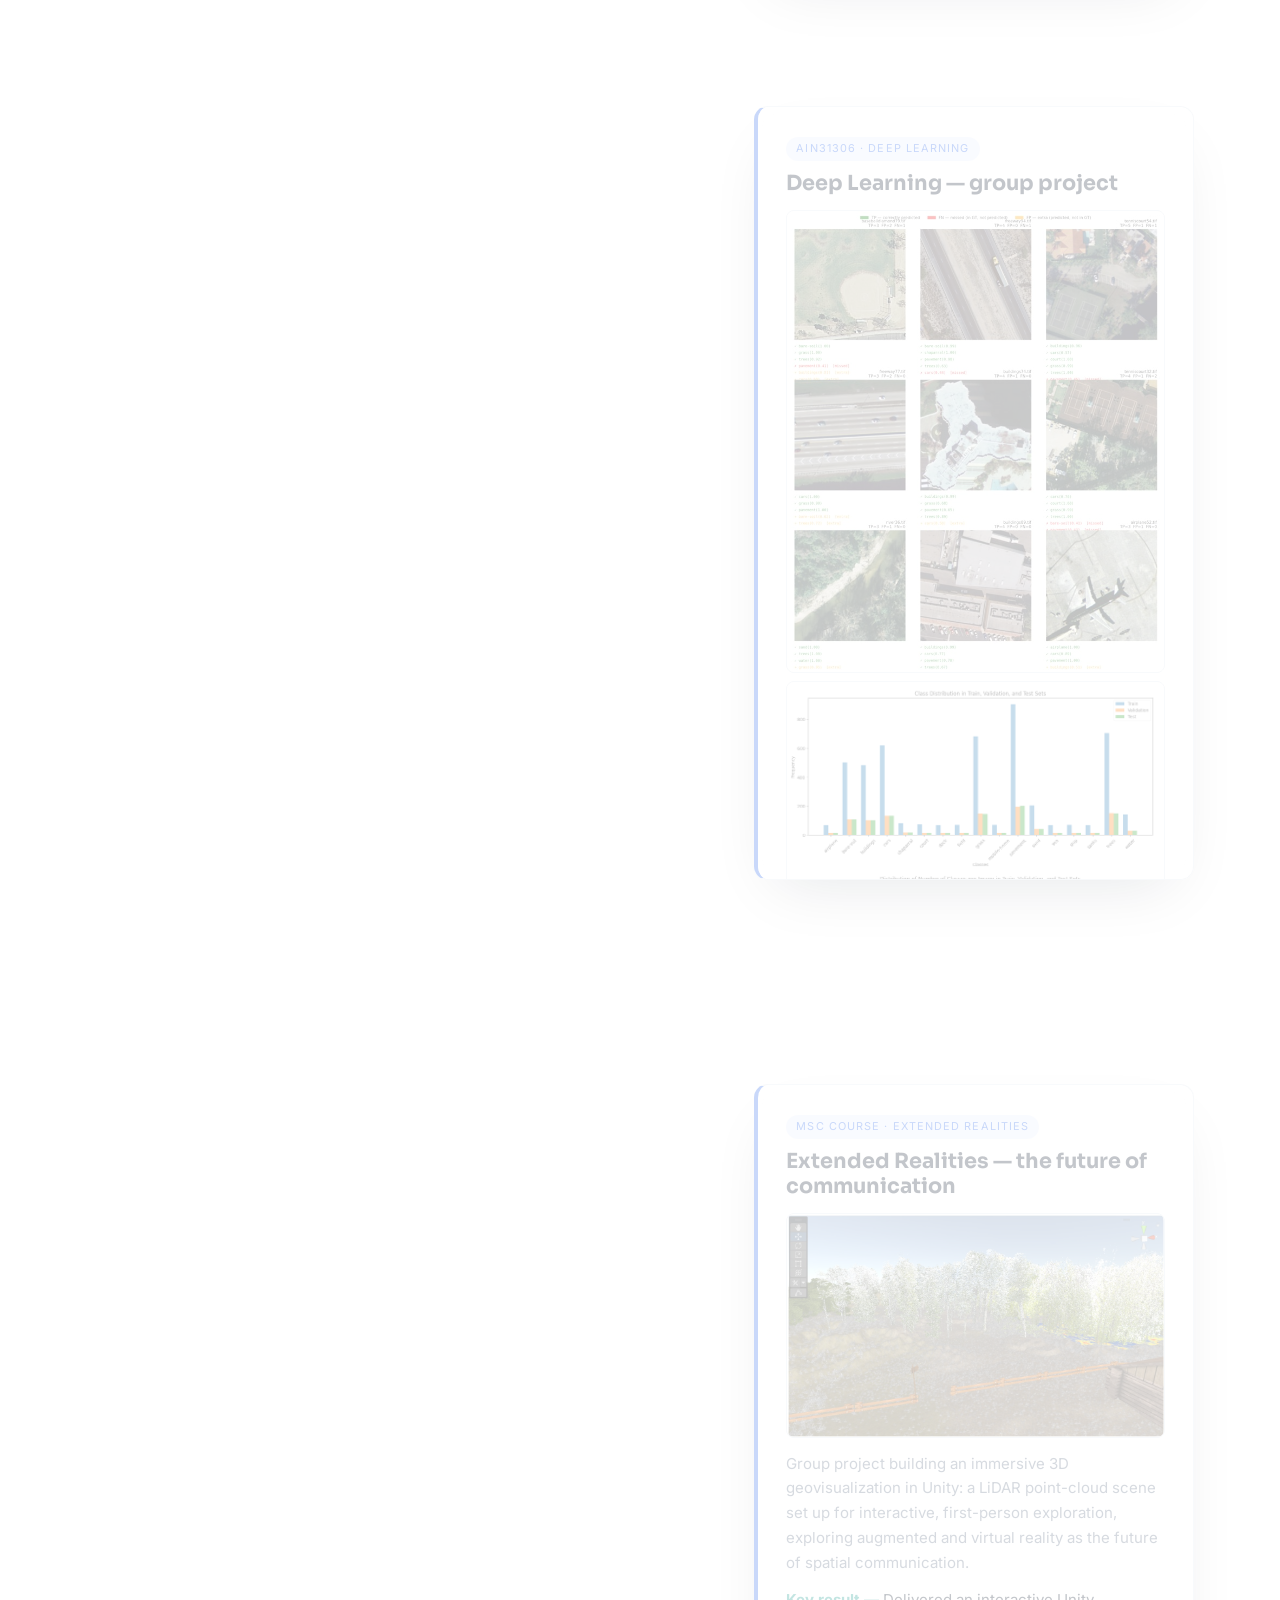
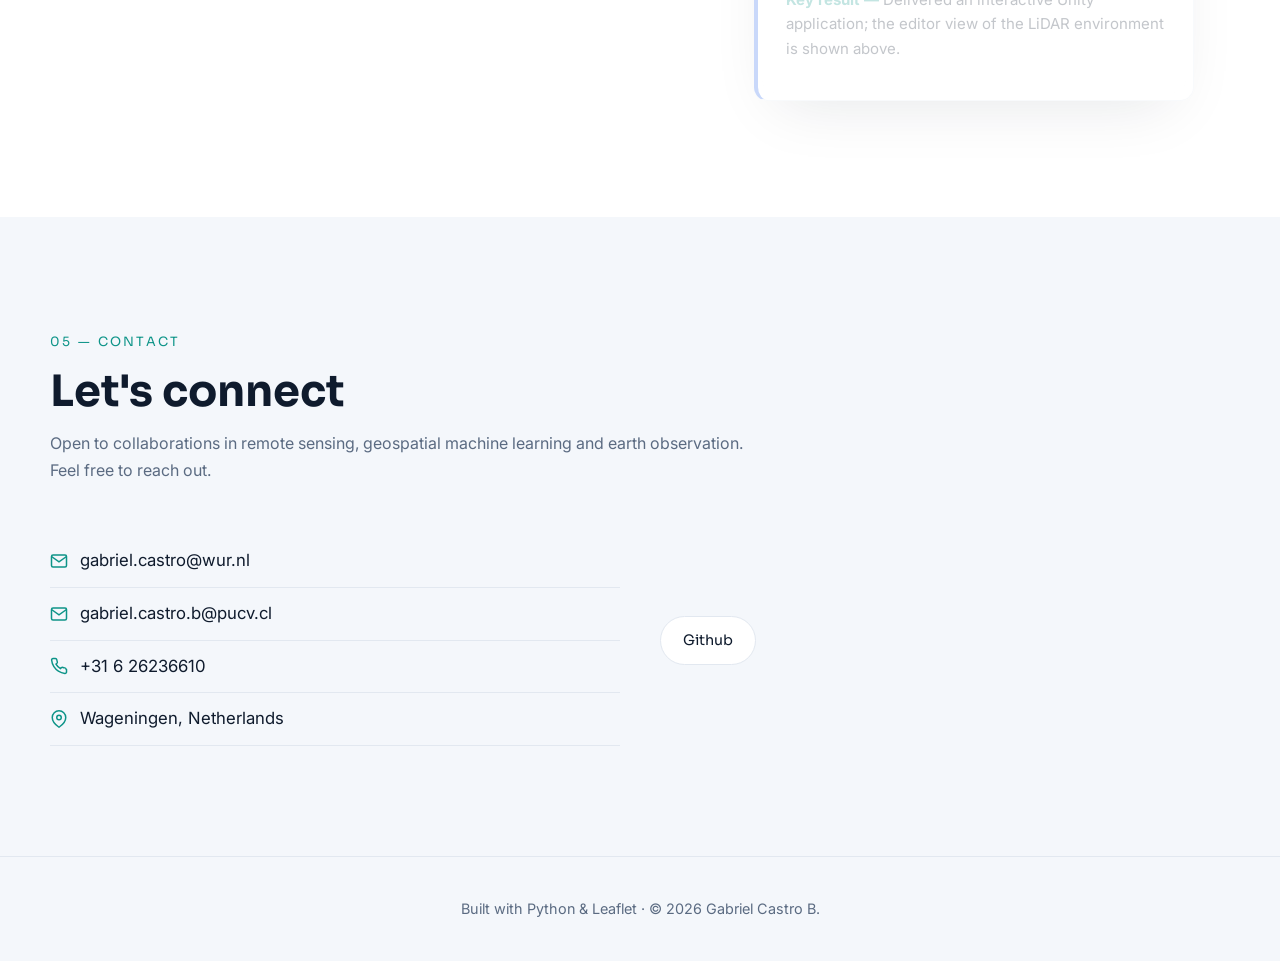
==== commit aa6fc334: "Hero video background + portrait, zoom first paper to La Serena, drop DL skills card - Hero: muted l" ====
--- a/index.html
+++ b/index.html
@@ -51,19 +51,28 @@
   </header>
 
   <!-- ======================= HERO ======================= -->
-  <section class="hero" id="top"
+  <section class="hero hero--video" id="top"
 >
-    <canvas id="hero-canvas"></canvas>
+    <video class="hero__video" autoplay muted loop playsinline preload="auto"
+poster="assets/img/video/hero_poster.jpg">
+      <source src="assets/img/video/hero_patagonia.mp4" type="video/mp4" />
+    </video>
+    <div class="hero__scrim"></div>
     <div class="hero__grid"></div>
     <div class="hero__inner">
-      <p class="hero__role">Geographer · Remote Sensing Researcher</p>
-      <h1 class="hero__name">Gabriel Castro B.</h1>
-      <p class="hero__subtitle">MSc Geo-information Science — Wageningen University &amp; Research</p>
-      <p class="hero__tagline">Turning satellite, UAV and LiDAR data into insight about how landscapes change — from the drylands of Chile to the polders of the Netherlands.</p>
-      <div class="hero__cta">
-        <a class="btn btn--primary" href="#work">Explore my work</a>
-        <a class="btn btn--ghost" href="#contact">Get in touch</a>
-      </div>
+      <div class="hero__text">
+        <p class="hero__role">Geographer · Remote Sensing Researcher</p>
+        <h1 class="hero__name">Gabriel Castro B.</h1>
+        <p class="hero__subtitle">MSc Geo-information Science — Wageningen University &amp; Research</p>
+        <p class="hero__tagline">Turning satellite, UAV and LiDAR data into insight about how landscapes change — from the drylands of Chile to the polders of the Netherlands.</p>
+        <div class="hero__cta">
+          <a class="btn btn--primary" href="#work">Explore my work</a>
+          <a class="btn btn--ghost" href="#contact">Get in touch</a>
+        </div>
+      </div>
+      <figure class="hero__photo">
+        <img src="assets/img/portrait.jpg" alt="Gabriel Castro B. — fieldwork in Patagonia" loading="eager" />
+      </figure>
     </div>
     <a class="hero__scroll" href="#about" aria-label="Scroll down">⌄</a>
   </section>
@@ -102,12 +111,6 @@
 <li>Python (PyTorch, scikit-learn, pandas)</li><li>R</li><li>Google Earth Engine (JS)</li><li>ArcGIS Pro</li><li>QGIS</li><li>CloudCompare</li><li>Pix4D</li><li>Agisoft Metashape</li>        </ul>
       </article>
       <article class="card reveal">
-        <div class="card__icon icon--brain"></div>
-        <h3>Deep Learning</h3>
-        <ul>
-<li>CNNs</li><li>YOLO</li><li>R-CNN</li><li>DETR</li><li>Vision Transformers (ViT)</li>        </ul>
-      </article>
-      <article class="card reveal">
         <div class="card__icon icon--drone"></div>
         <h3>UAV Operations</h3>
         <ul>
@@ -202,8 +205,8 @@
         <p>Scroll to travel across the sites behind my work — peer-reviewed research in Chile, UAV field campaigns, and MSc projects at Wageningen. Each stop reveals its figures over the map.</p>
       </div>
       <div class="story-step" data-index="0"
-           data-lat="-32.5" data-lon="-71.0"
-           data-zoom="7" data-group="papers">
+           data-lat="-29.95" data-lon="-71.25"
+           data-zoom="9" data-group="papers">
         <article class="story-card story-card--papers">
           <span class="story-card__tag">Journal of Arid Environments · 2026</span>
           <h3>Shrub microsites &amp; prolonged drought in semiarid ecosystems</h3>
--- a/assets/css/style.css
+++ b/assets/css/style.css
@@ -113,6 +113,57 @@
 .hero__cta { display: flex; gap: 14px; margin-top: 38px; flex-wrap: wrap; }
 .hero__scroll { position: absolute; bottom: 26px; left: 50%; transform: translateX(-50%); z-index: 2; font-size: 2rem; color: var(--muted); animation: bob 1.8s infinite; }
 @keyframes bob { 0%,100% { transform: translate(-50%,0); } 50% { transform: translate(-50%,10px); } }
+
+/* ---- Hero con video de fondo + foto ---- */
+.hero__video {
+  position: absolute; inset: 0; width: 100%; height: 100%;
+  object-fit: cover; z-index: 0; pointer-events: none;
+}
+.hero__scrim {
+  position: absolute; inset: 0; z-index: 1; pointer-events: none;
+  background:
+    linear-gradient(180deg, rgba(8,15,26,.78) 0%, rgba(8,15,26,.55) 40%, rgba(8,15,26,.72) 100%),
+    radial-gradient(1100px 700px at 78% 30%, rgba(13,148,136,.22), transparent 60%);
+}
+/* La rejilla se ve mejor en blanco sobre el video oscuro */
+.hero--video .hero__grid {
+  background-image:
+    linear-gradient(rgba(255,255,255,.06) 1px, transparent 1px),
+    linear-gradient(90deg, rgba(255,255,255,.06) 1px, transparent 1px);
+}
+/* Distribución en dos columnas: texto + foto */
+.hero__inner { display: flex; align-items: center; gap: 56px; }
+.hero__text { flex: 1 1 0; min-width: 0; }
+.hero__photo {
+  flex: 0 0 auto; width: min(42%, 440px); margin: 0;
+  border-radius: 18px; overflow: hidden;
+  border: 1px solid rgba(255,255,255,.18);
+  box-shadow: 0 30px 60px -24px rgba(0,0,0,.65);
+  transform: rotate(1.2deg);
+}
+.hero__photo img { width: 100%; height: 100%; object-fit: cover; display: block; }
+/* Texto claro sobre el video oscuro */
+.hero--video .hero__name { color: #ffffff; }
+.hero--video .hero__subtitle { color: #eef3f9; }
+.hero--video .hero__tagline { color: #c7d2e0; }
+.hero--video .hero__role { color: #5eead4; }
+.hero--video .hero__scroll { color: rgba(255,255,255,.8); }
+.hero--video .btn--ghost {
+  background: rgba(255,255,255,.08); border-color: rgba(255,255,255,.45); color: #ffffff;
+  backdrop-filter: blur(4px);
+}
+.hero--video .btn--ghost:hover { border-color: #5eead4; color: #5eead4; }
+@media (max-width: 860px) {
+  .hero__inner { flex-direction: column-reverse; gap: 30px; }
+  .hero__photo { width: min(82%, 360px); transform: none; }
+  .hero__text { text-align: left; width: 100%; }
+}
+/* Navbar legible (claro) mientras está sobre el hero con video oscuro */
+body:has(.hero--video) .nav:not(.scrolled) .nav__brand { color: #ffffff; }
+body:has(.hero--video) .nav:not(.scrolled) .nav__brand span { color: #5eead4; }
+body:has(.hero--video) .nav:not(.scrolled) .nav__links a { color: rgba(255,255,255,.82); }
+body:has(.hero--video) .nav:not(.scrolled) .nav__links a:hover { color: #ffffff; }
+body:has(.hero--video) .nav:not(.scrolled) .nav__toggle { color: #ffffff; }
 
 /* ------------------------------- About ------------------------------------ */
 .about--single { max-width: 820px; }
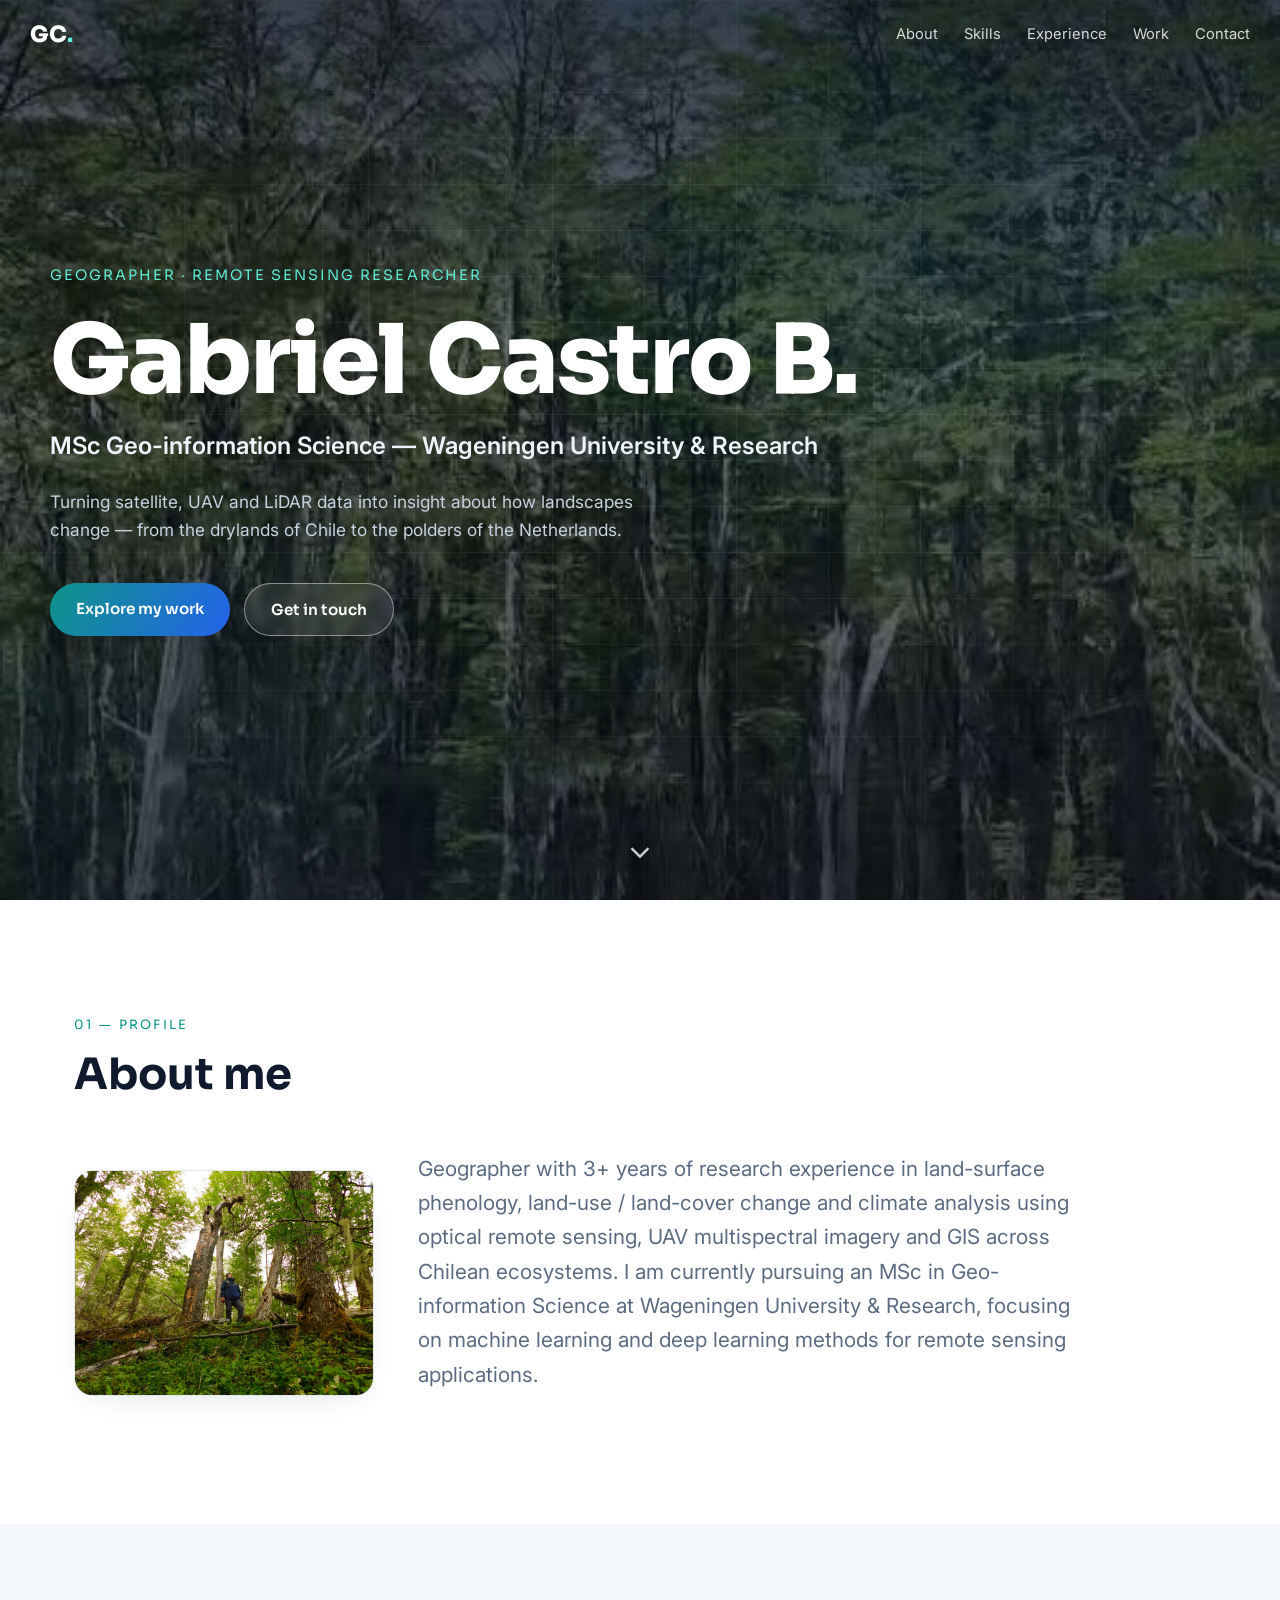
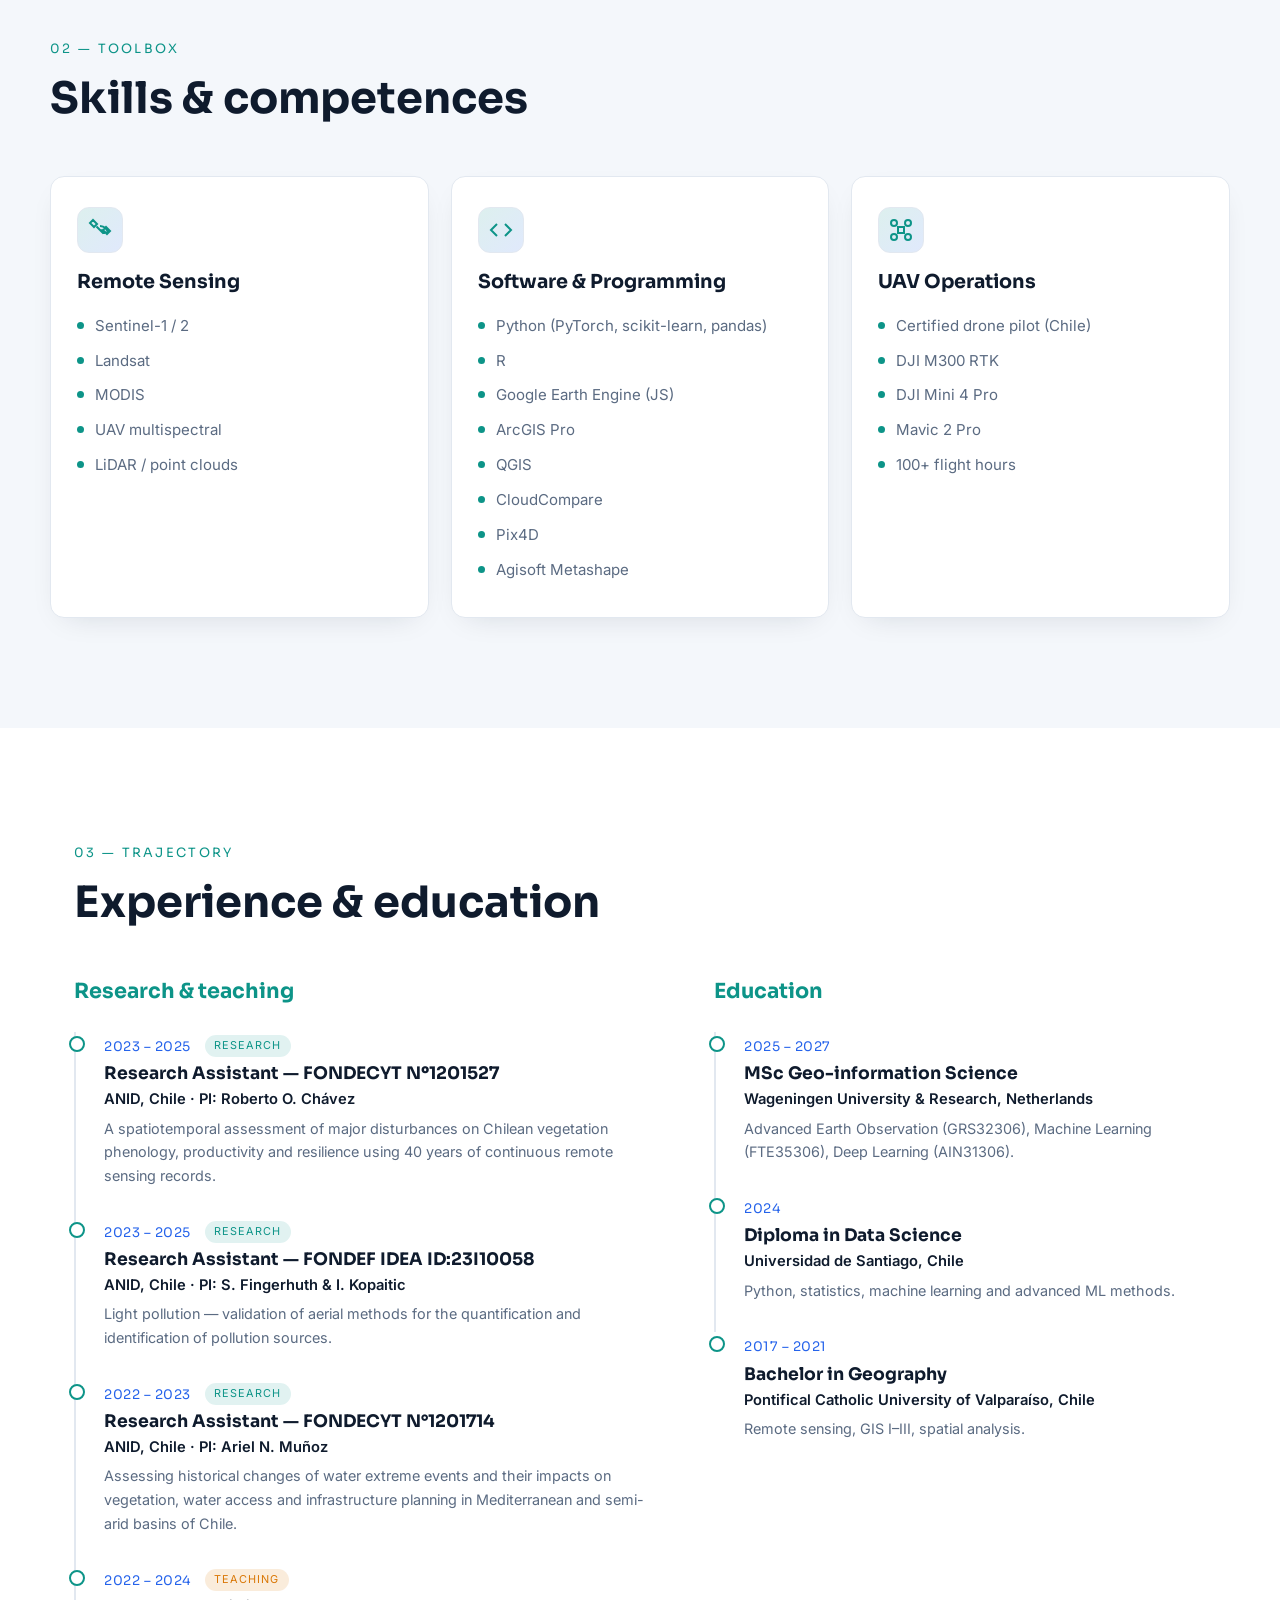
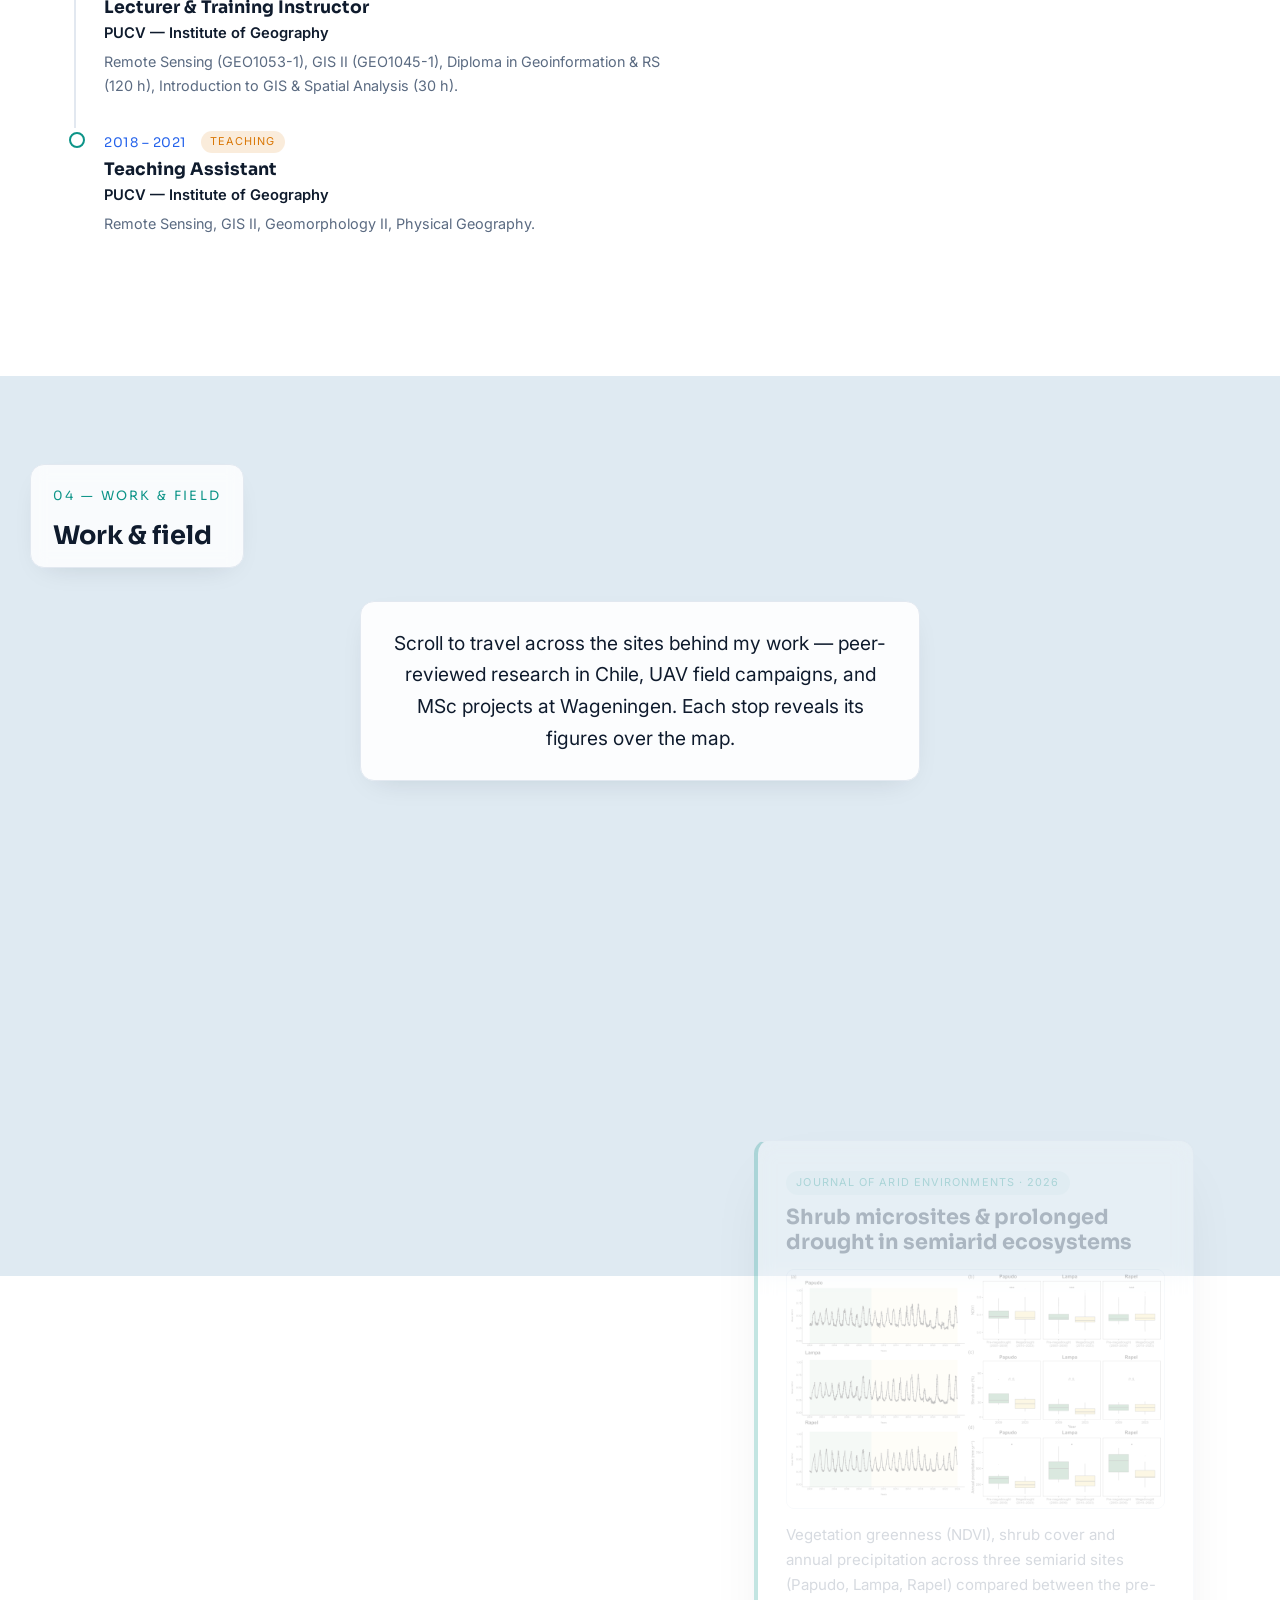
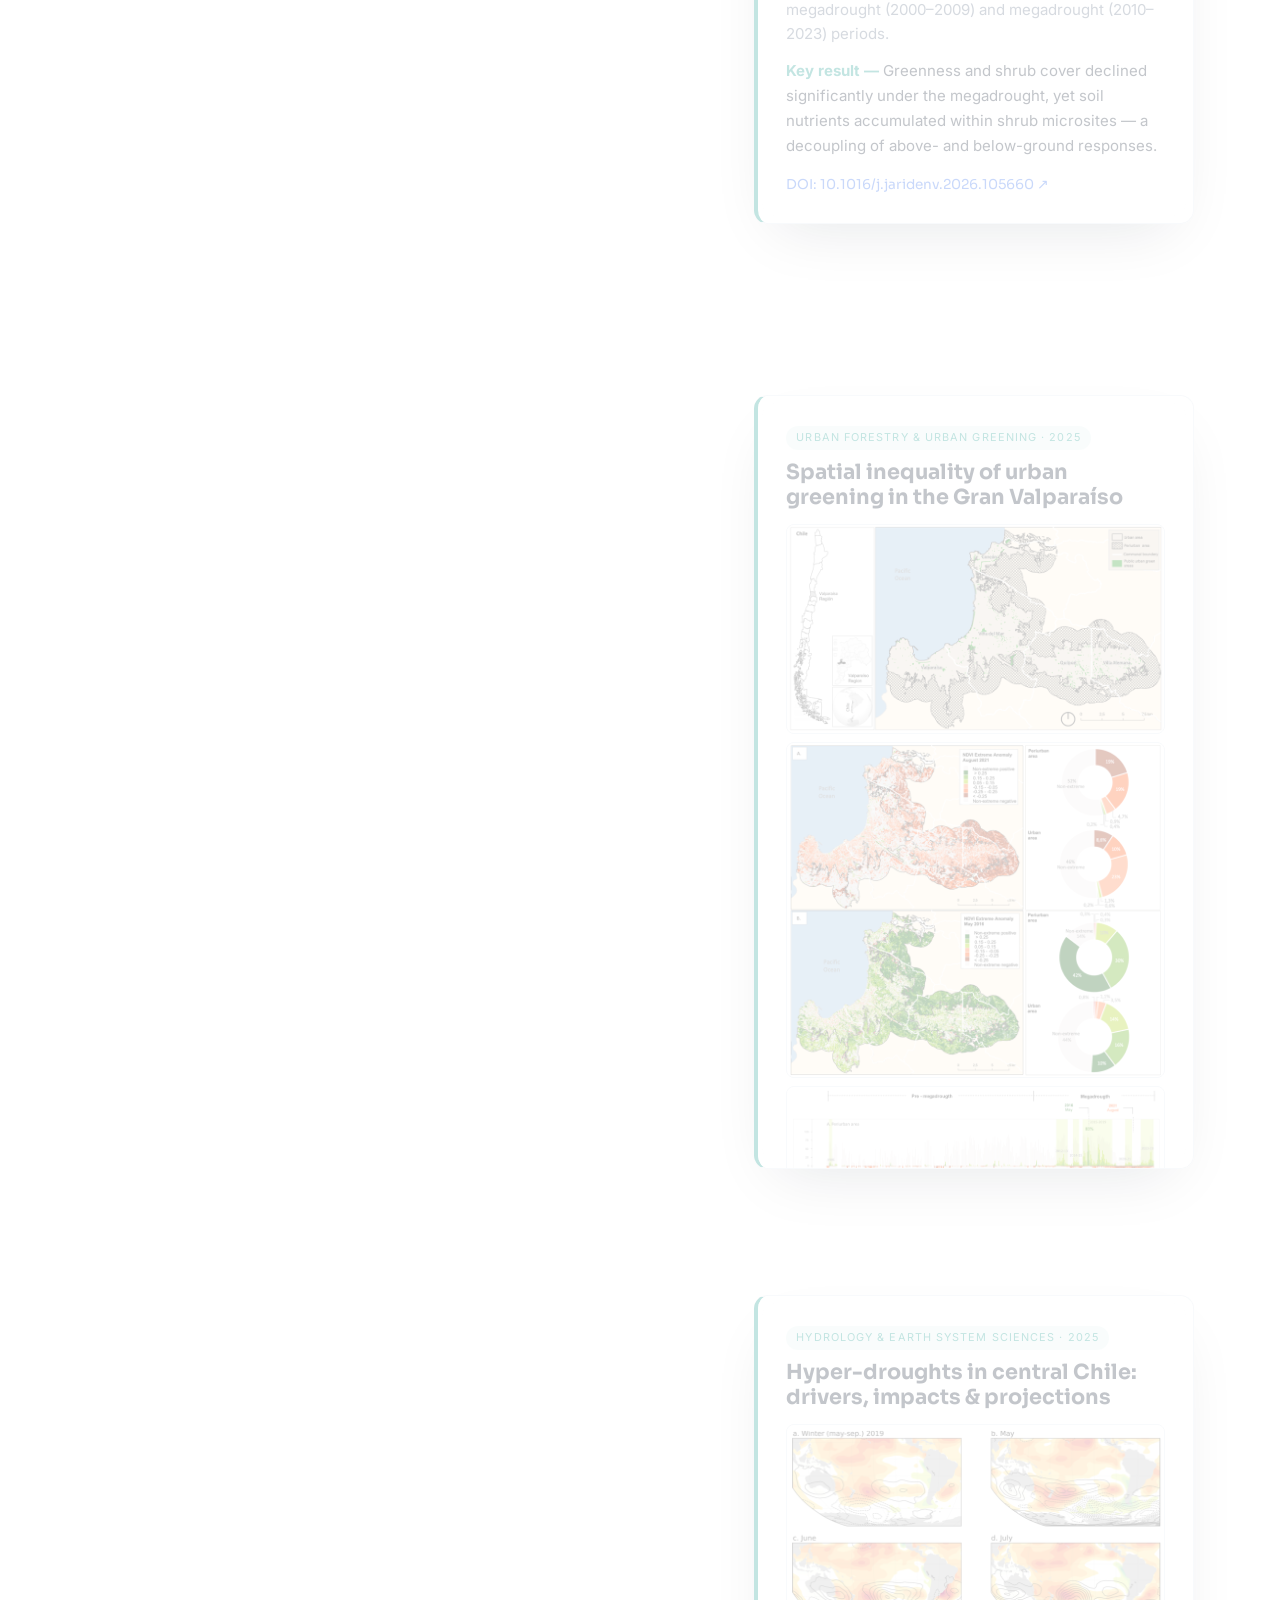
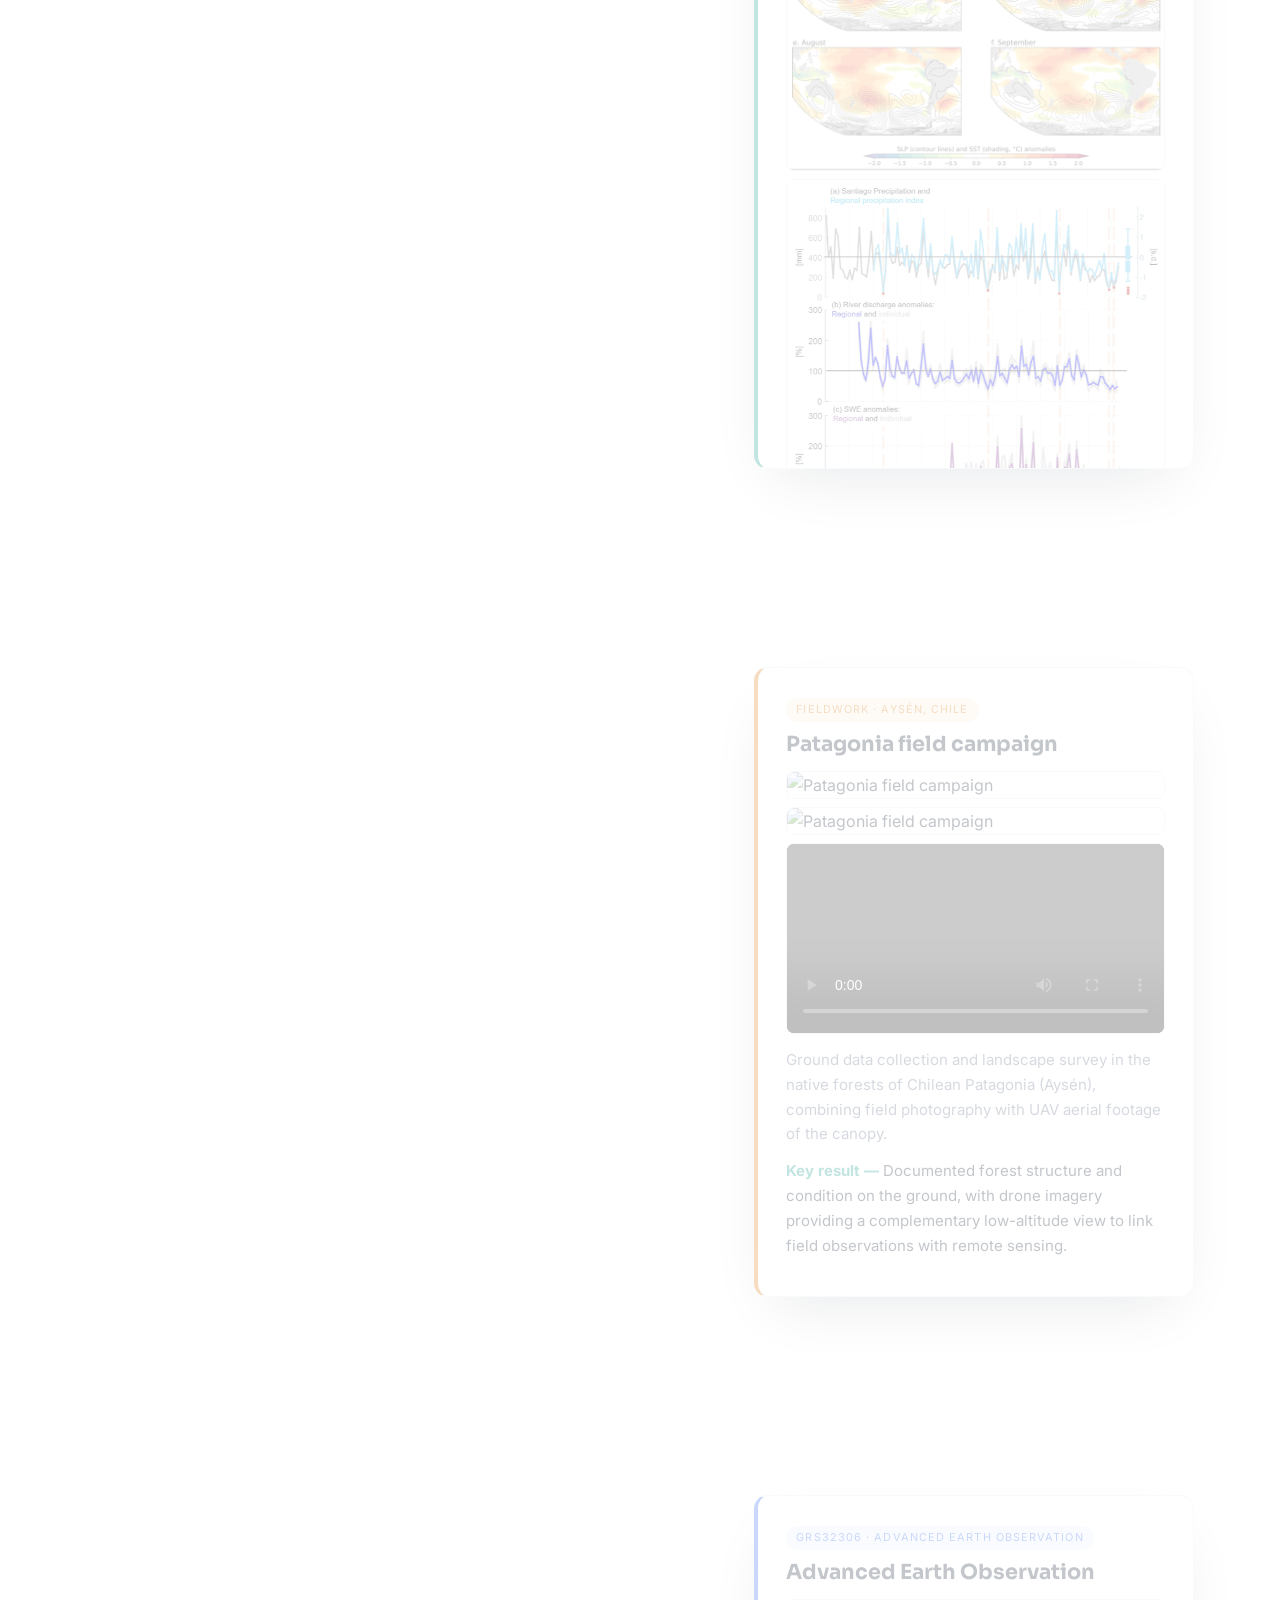
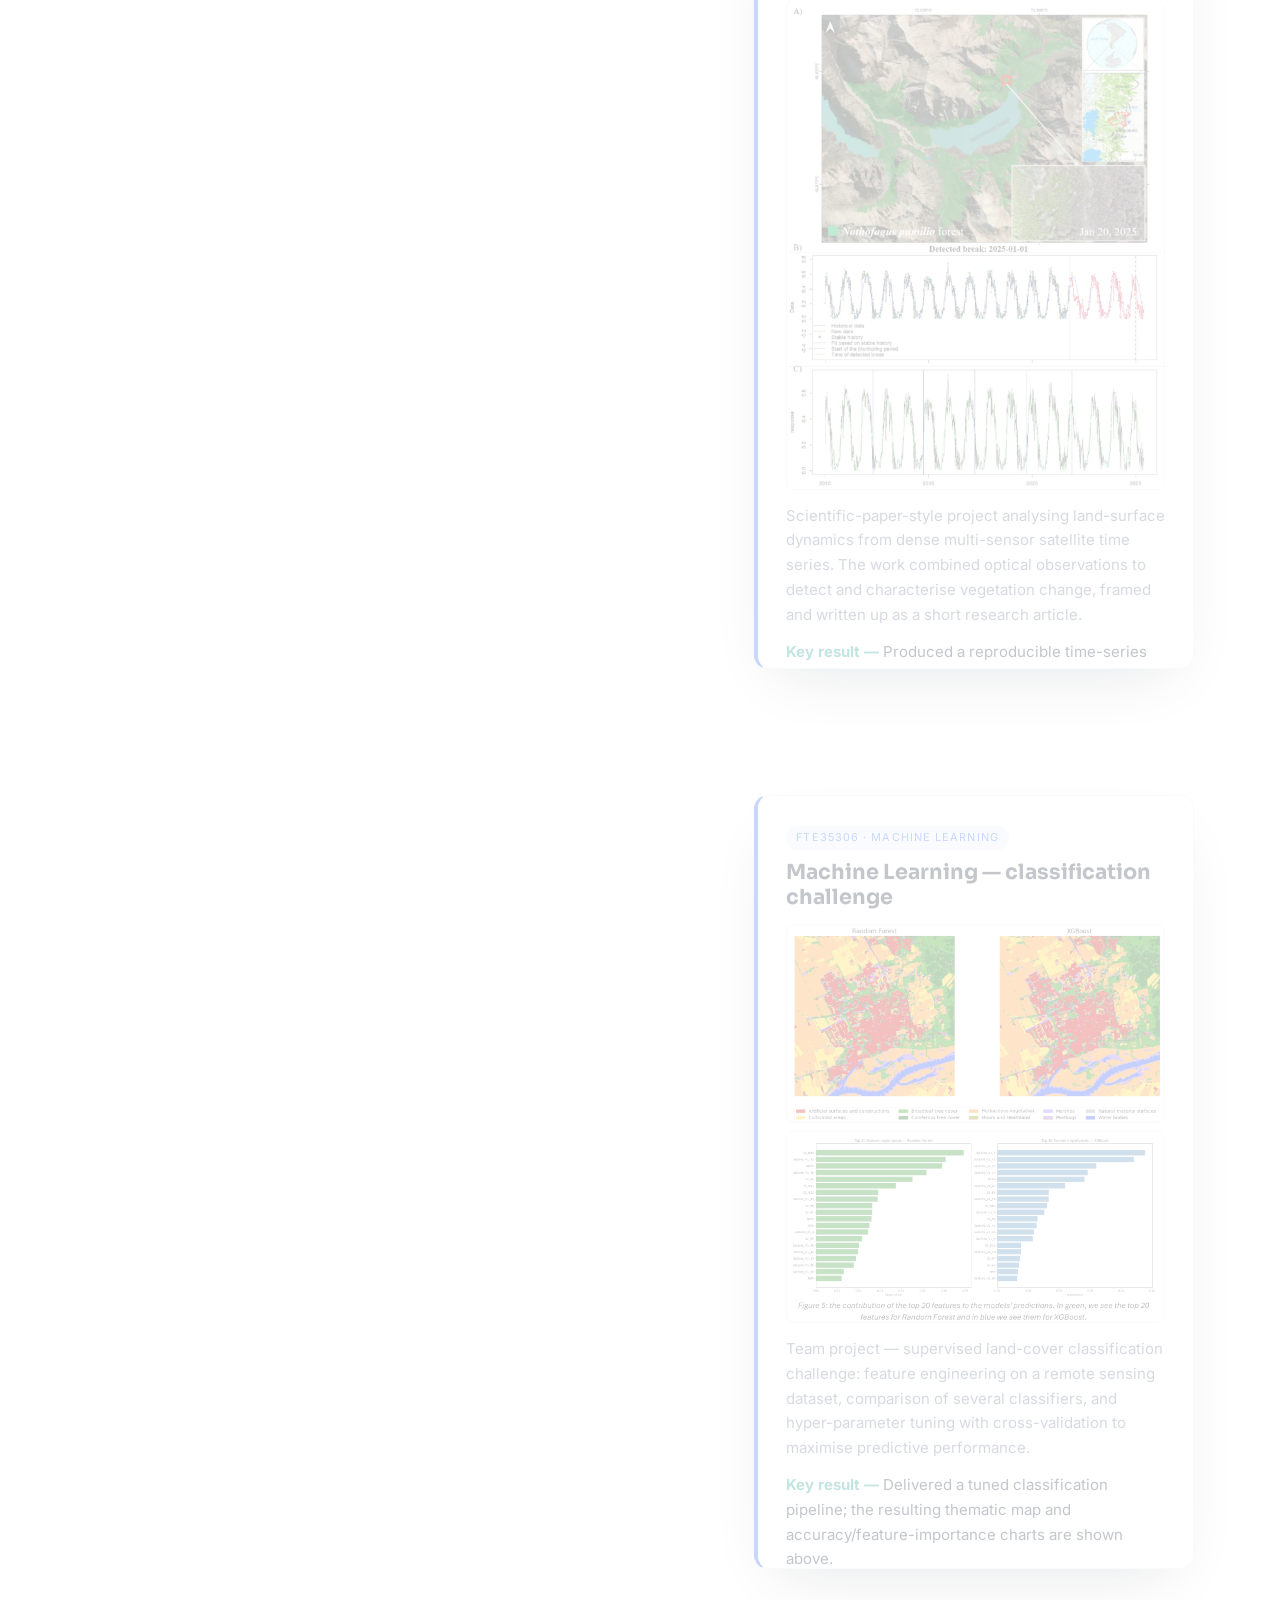
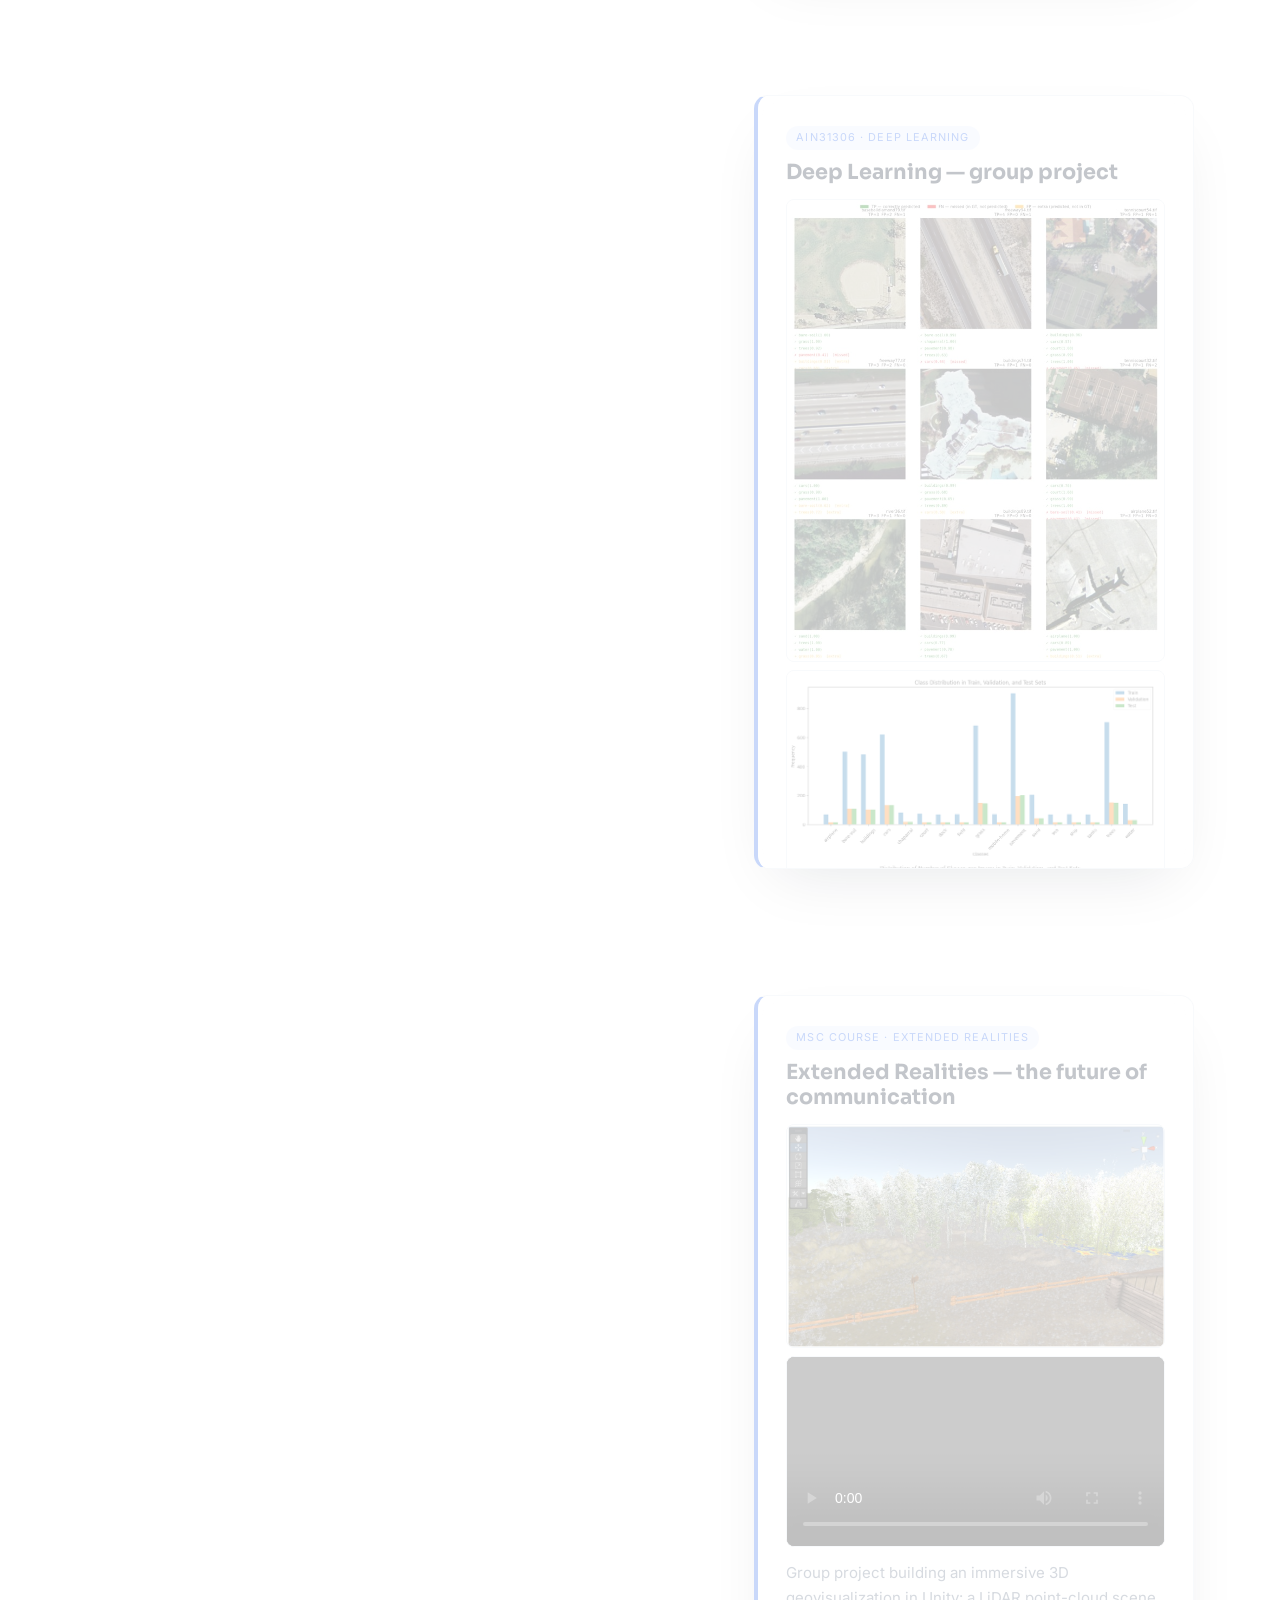
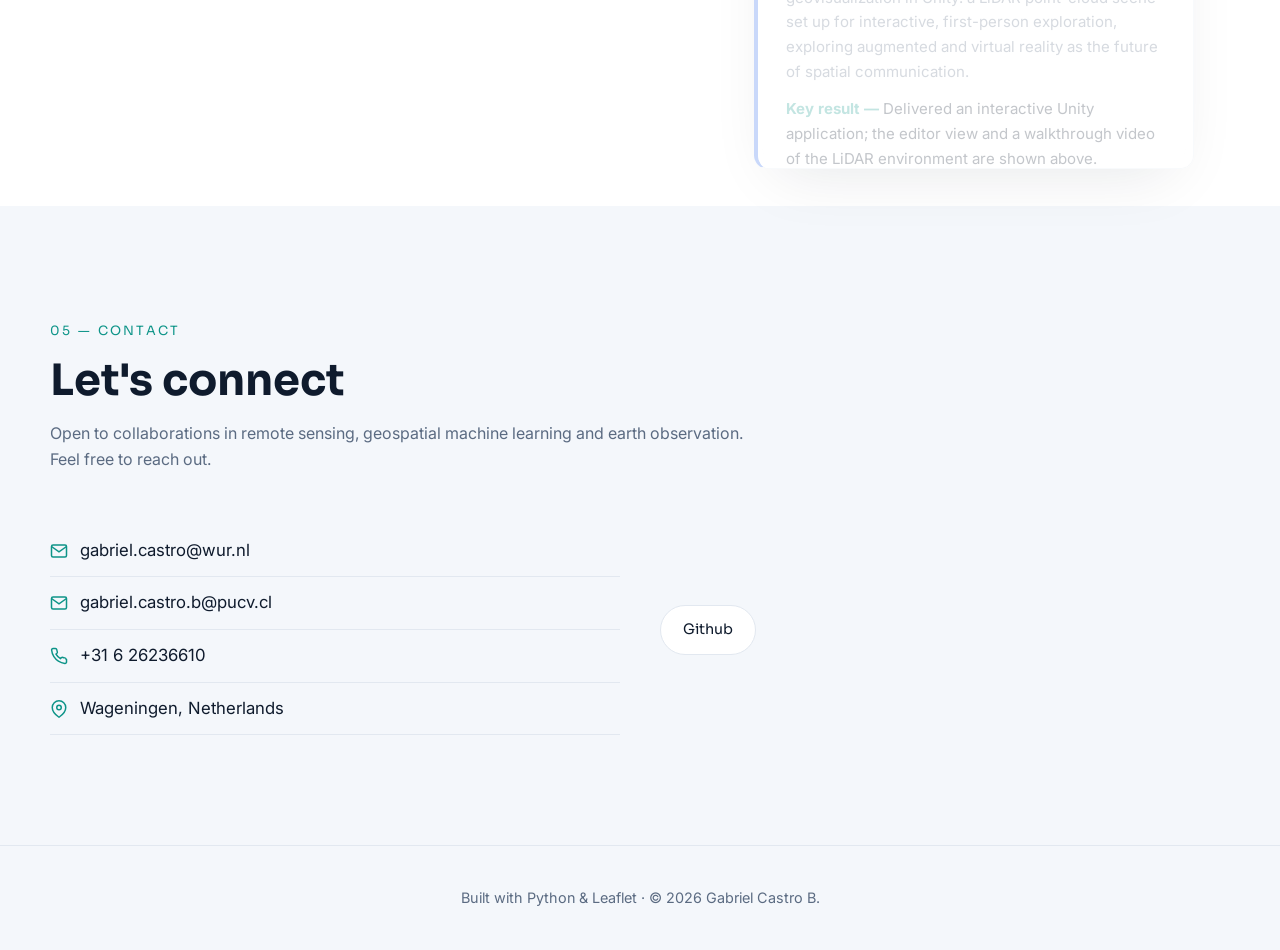
==== commit 60d3c0c2: "Add About portrait, DL/ML report links + GitHub repo, XR walkthrough video - Move portrait from hero" ====
--- a/index.html
+++ b/index.html
@@ -70,9 +70,6 @@
           <a class="btn btn--ghost" href="#contact">Get in touch</a>
         </div>
       </div>
-      <figure class="hero__photo">
-        <img src="assets/img/portrait.jpg" alt="Gabriel Castro B. — fieldwork in Patagonia" loading="eager" />
-      </figure>
     </div>
     <a class="hero__scroll" href="#about" aria-label="Scroll down">⌄</a>
   </section>
@@ -83,10 +80,12 @@
       <span class="section__kicker">01 — Profile</span>
       <h2>About me</h2>
     </div>
-    <div class="about about--single">
+    <div class="about about--photo">
+      <figure class="about__photo reveal">
+        <img src="assets/img/portrait.jpg" alt="Gabriel Castro B." loading="lazy" />
+      </figure>
       <div class="about__text reveal">
         <p class="about__lead">Geographer with 3+ years of research experience in land-surface phenology, land-use / land-cover change and climate analysis using optical remote sensing, UAV multispectral imagery and GIS across Chilean ecosystems. I am currently pursuing an MSc in Geo-information Science at Wageningen University &amp; Research, focusing on machine learning and deep learning methods for remote sensing applications.</p>
-        <p>I am driven by applying machine learning and deep learning to real-world problems in the remote sensing domain — object detection, segmentation and classification of aerial and satellite imagery — and by communicating technical results clearly to specialist and non-specialist audiences alike.</p>
       </div>
     </div>
   </section>
@@ -316,8 +315,11 @@
               <img src="assets/img/wageningen/ml_charts.png" alt="Machine Learning — classification challenge" loading="lazy" />
             </a>
           </div>
-          <p class="story-card__summary">Supervised land-cover classification challenge (with N. Groenhart): feature engineering on a remote sensing dataset, comparison of several classifiers, and hyper-parameter tuning with cross-validation to maximise predictive performance.</p>
+          <p class="story-card__summary">Team project — supervised land-cover classification challenge: feature engineering on a remote sensing dataset, comparison of several classifiers, and hyper-parameter tuning with cross-validation to maximise predictive performance.</p>
           <p class="story-card__results"><strong>Key result —</strong> Delivered a tuned classification pipeline; the resulting thematic map and accuracy/feature-importance charts are shown above.</p>
+          <div class="story-card__links">
+            <a class="pub__doi" href="assets/docs/ml_classification_challenge.pdf" target="_blank" rel="noopener">Project report (PDF) ↗</a>
+          </div>
         </article>
       </div>
       <div class="story-step" data-index="6"
@@ -334,8 +336,12 @@
               <img src="assets/img/wageningen/dl_plot.png" alt="Deep Learning — group project" loading="lazy" />
             </a>
           </div>
-          <p class="story-card__summary">Group project (with Abel) applying deep neural networks to aerial imagery: building, training and evaluating a convolutional model for object detection / segmentation, including data preparation and monitoring of the training process.</p>
+          <p class="story-card__summary">Team project applying deep neural networks to aerial imagery: building, training and evaluating a convolutional model for object detection / segmentation, including data preparation and monitoring of the training process.</p>
           <p class="story-card__results"><strong>Key result —</strong> Trained and evaluated the model end-to-end; detection outputs and the training/validation curves are shown above.</p>
+          <div class="story-card__links">
+            <a class="pub__doi" href="https://github.com/gabrielcastrob/Deep_learning_WUR" target="_blank" rel="noopener">Code on GitHub ↗</a>
+            <a class="pub__doi" href="assets/docs/dl_group_project.pdf" target="_blank" rel="noopener">Project report (PDF) ↗</a>
+          </div>
         </article>
       </div>
       <div class="story-step" data-index="7"
@@ -348,9 +354,14 @@
             <a href="assets/img/wageningen/xr_unity.jpg" target="_blank" rel="noopener">
               <img src="assets/img/wageningen/xr_unity.jpg" alt="Extended Realities — the future of communication" loading="lazy" />
             </a>
+            <video class="story-card__video" controls preload="metadata" playsinline
+>
+              <source src="assets/img/video/xr_lidar_unity.mp4" />
+              Your browser does not support the video tag.
+            </video>
           </div>
           <p class="story-card__summary">Group project building an immersive 3D geovisualization in Unity: a LiDAR point-cloud scene set up for interactive, first-person exploration, exploring augmented and virtual reality as the future of spatial communication.</p>
-          <p class="story-card__results"><strong>Key result —</strong> Delivered an interactive Unity application; the editor view of the LiDAR environment is shown above.</p>
+          <p class="story-card__results"><strong>Key result —</strong> Delivered an interactive Unity application; the editor view and a walkthrough video of the LiDAR environment are shown above.</p>
         </article>
       </div>
     </div>
--- a/assets/css/style.css
+++ b/assets/css/style.css
@@ -167,8 +167,20 @@
 
 /* ------------------------------- About ------------------------------------ */
 .about--single { max-width: 820px; }
+.about--photo { display: flex; align-items: center; gap: 44px; max-width: 1000px; }
+.about__photo {
+  flex: 0 0 auto; width: min(34%, 300px); margin: 0;
+  border-radius: 18px; overflow: hidden;
+  border: 1px solid var(--line);
+  box-shadow: var(--shadow);
+}
+.about__photo img { width: 100%; height: 100%; object-fit: cover; display: block; }
 .about__lead { font-size: 1.3rem; color: var(--text); margin-bottom: 22px; }
 .about__text p { color: var(--muted); }
+@media (max-width: 760px) {
+  .about--photo { flex-direction: column; gap: 28px; }
+  .about__photo { width: min(70%, 300px); }
+}
 
 /* ------------------------------- Cards (skills) --------------------------- */
 .cards { display: grid; grid-template-columns: repeat(auto-fit, minmax(250px, 1fr)); gap: 22px; }
@@ -299,6 +311,7 @@
 .pub__venue { color: var(--muted); font-size: .9rem; font-style: italic; margin: 3px 0 10px; }
 .pub__doi { display: inline-block; font-size: .85rem; color: var(--accent-2); font-family: "Sora", sans-serif; }
 .pub__doi:hover { text-decoration: underline; }
+.story-card__links { display: flex; flex-wrap: wrap; gap: 6px 18px; margin-top: 8px; }
 
 .confs { display: flex; flex-direction: column; gap: 14px; }
 .conf { display: grid; grid-template-columns: 60px 1fr; gap: 18px; padding: 16px 20px; border: 1px solid var(--line); border-radius: var(--radius); background: var(--panel); }
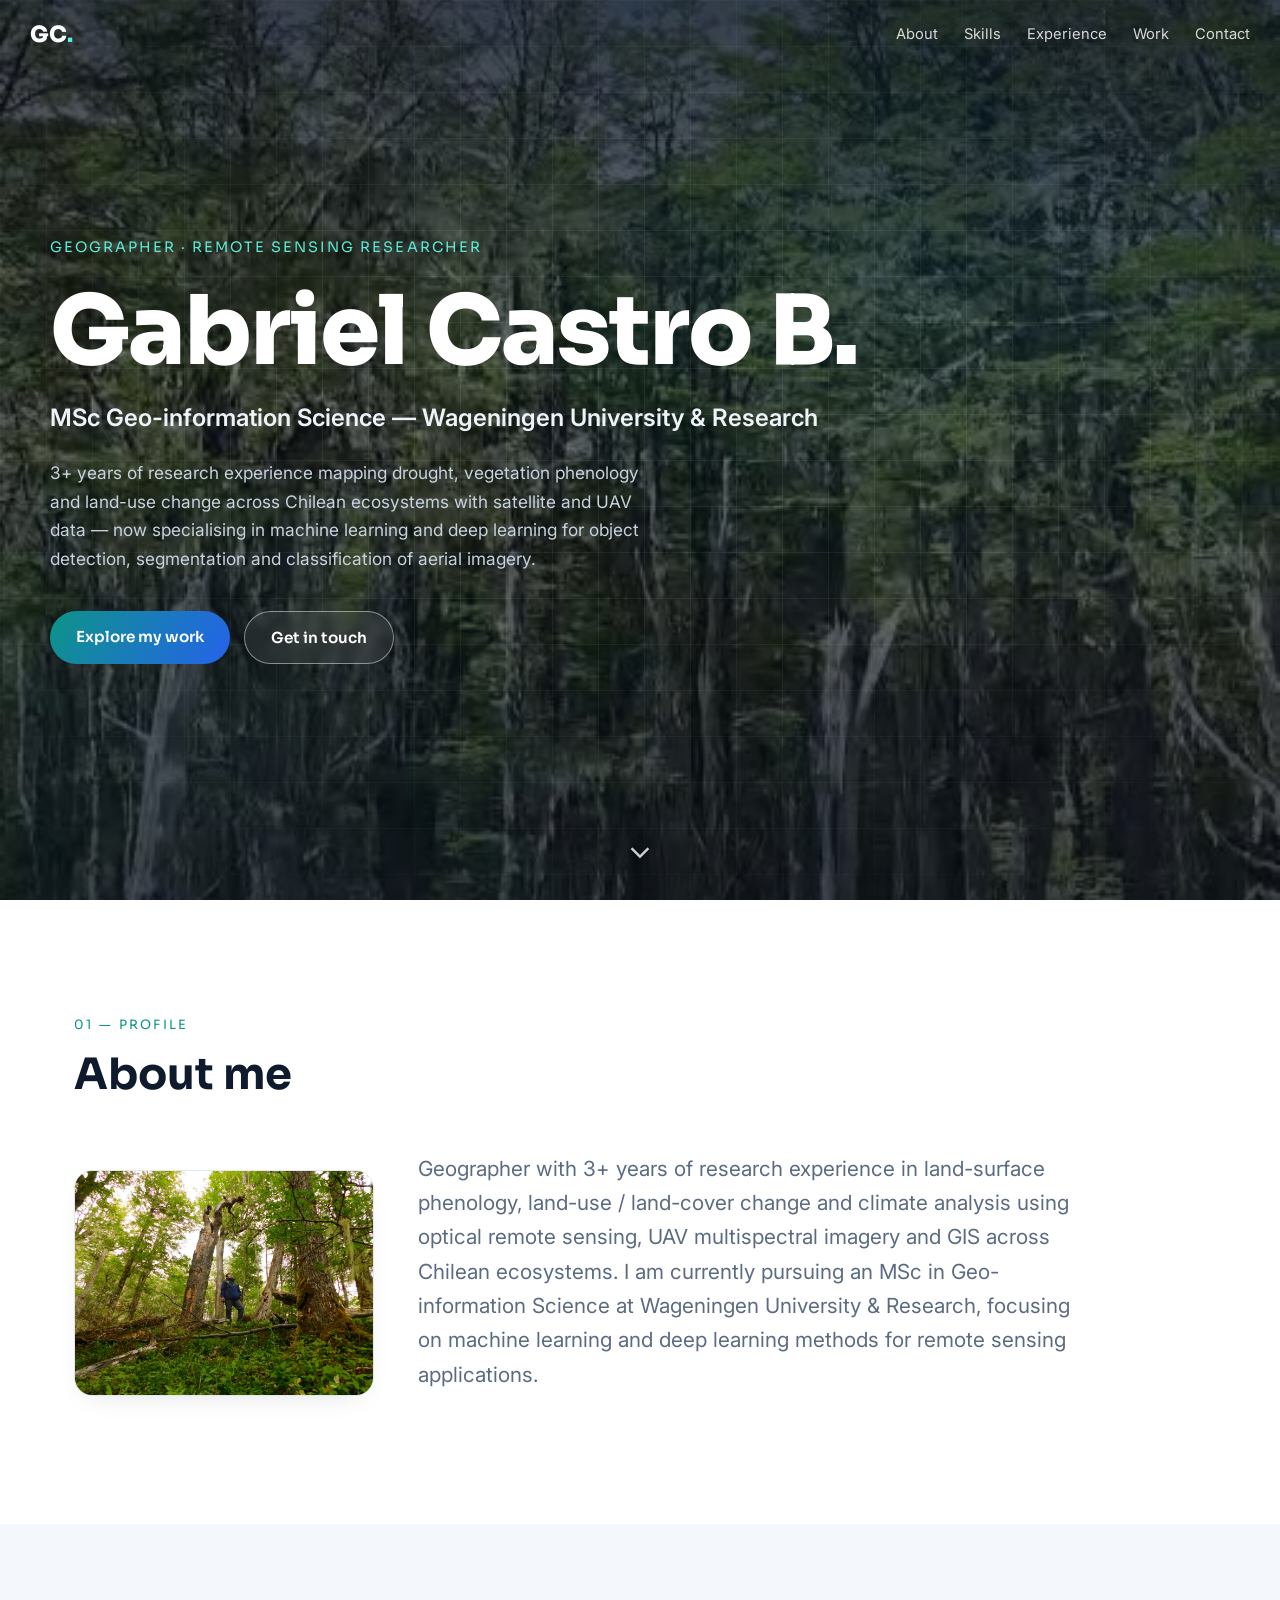
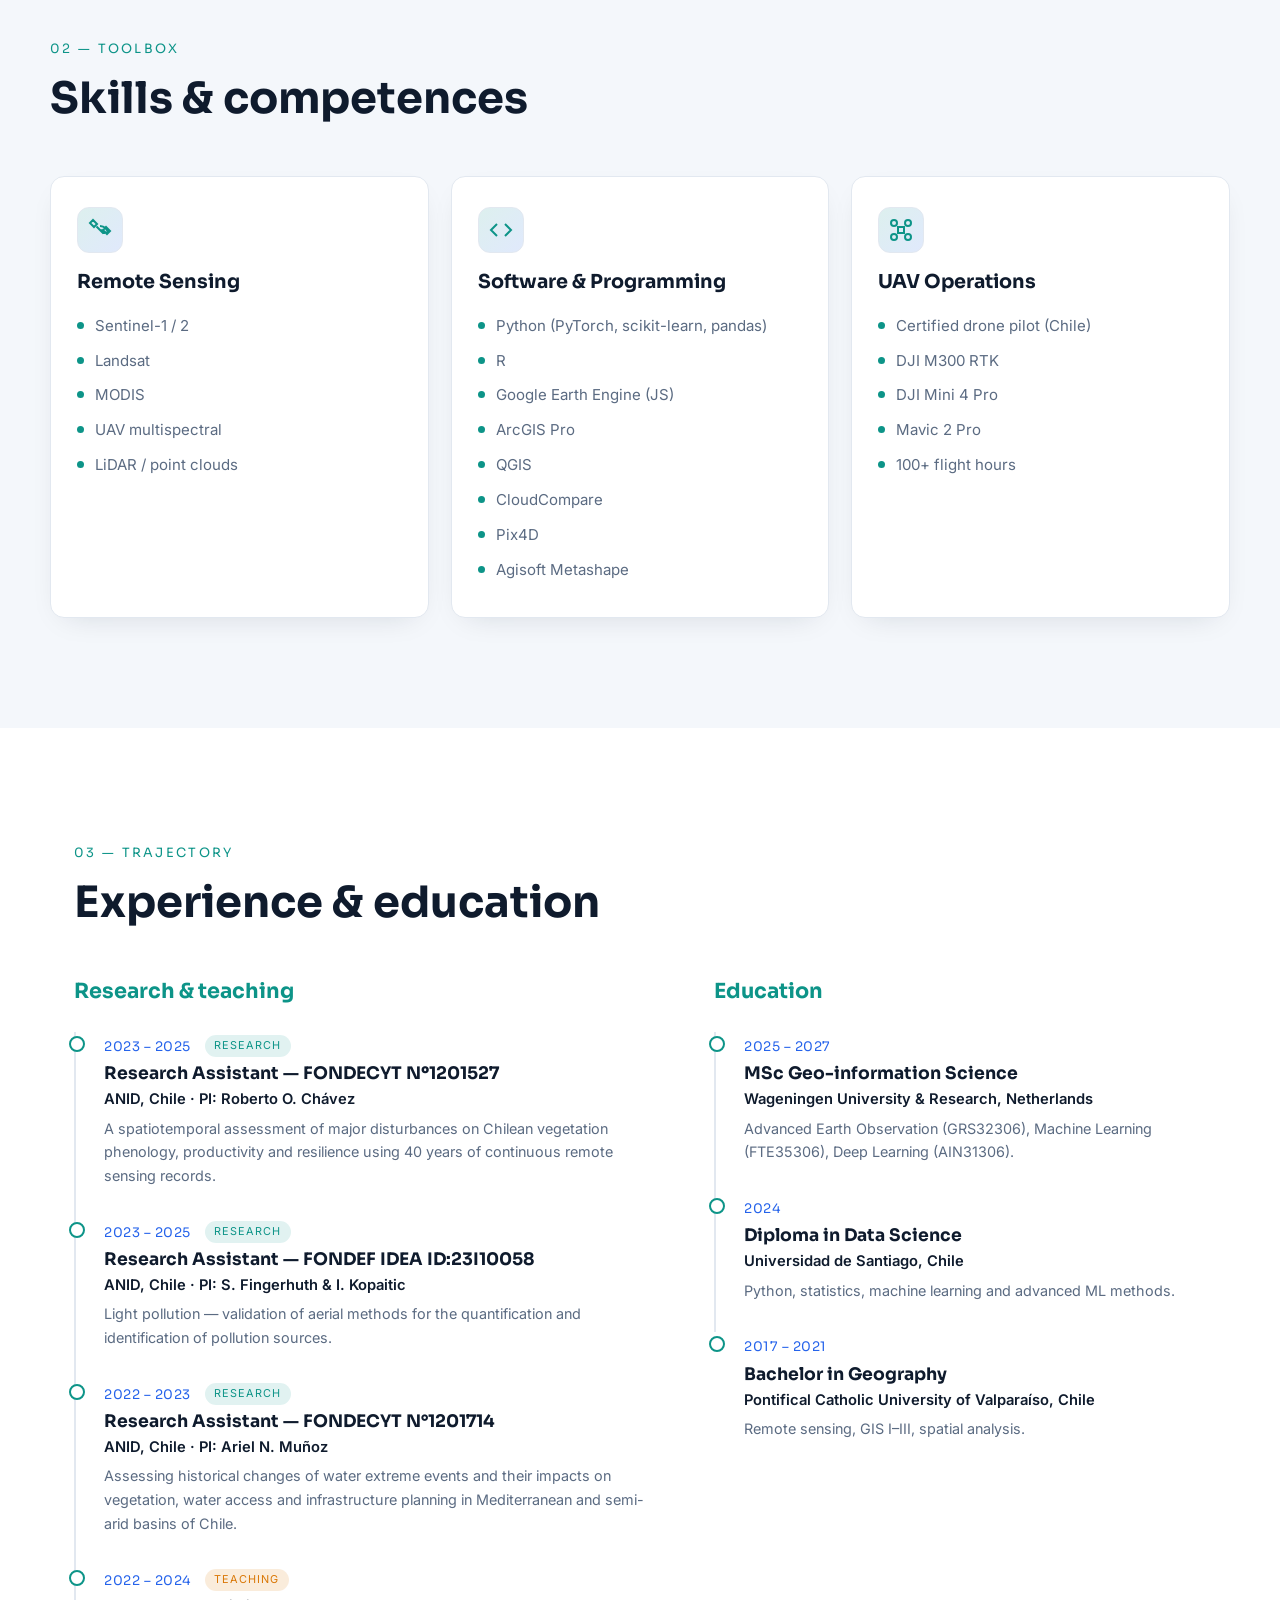
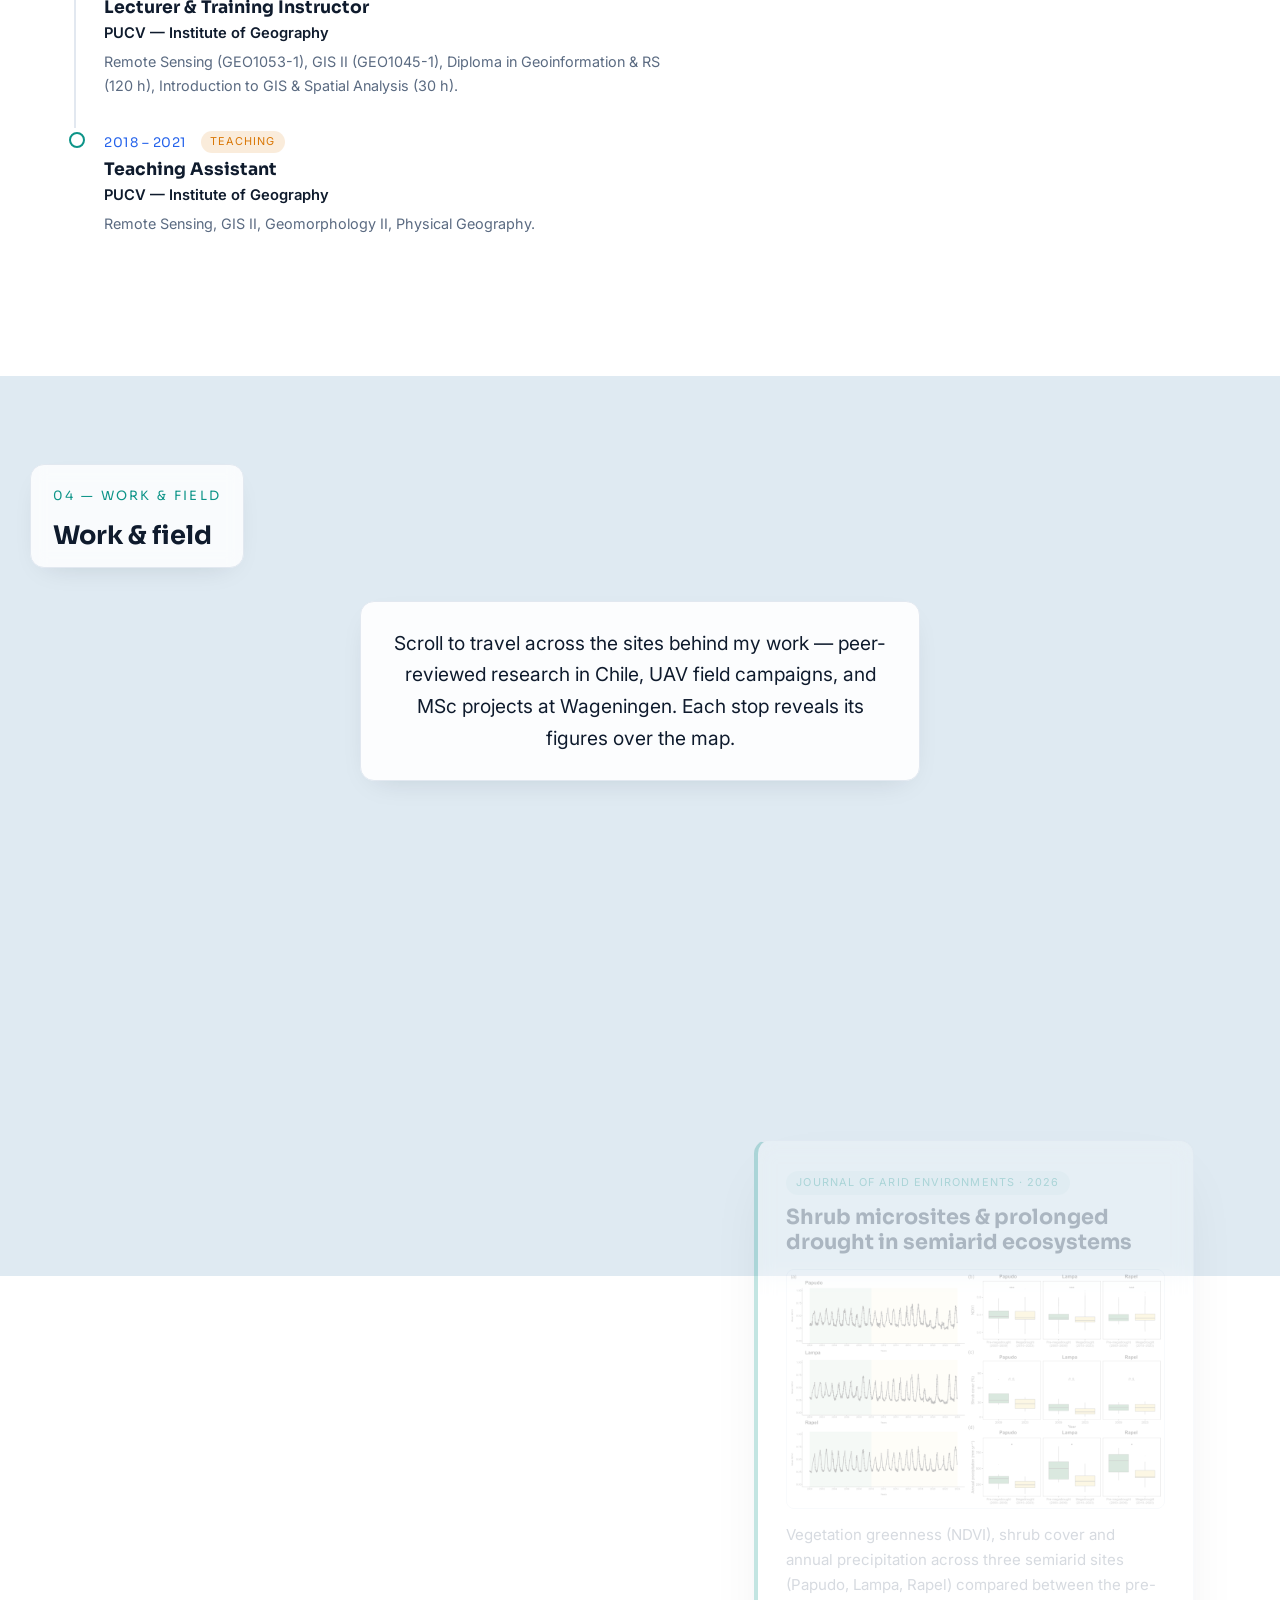
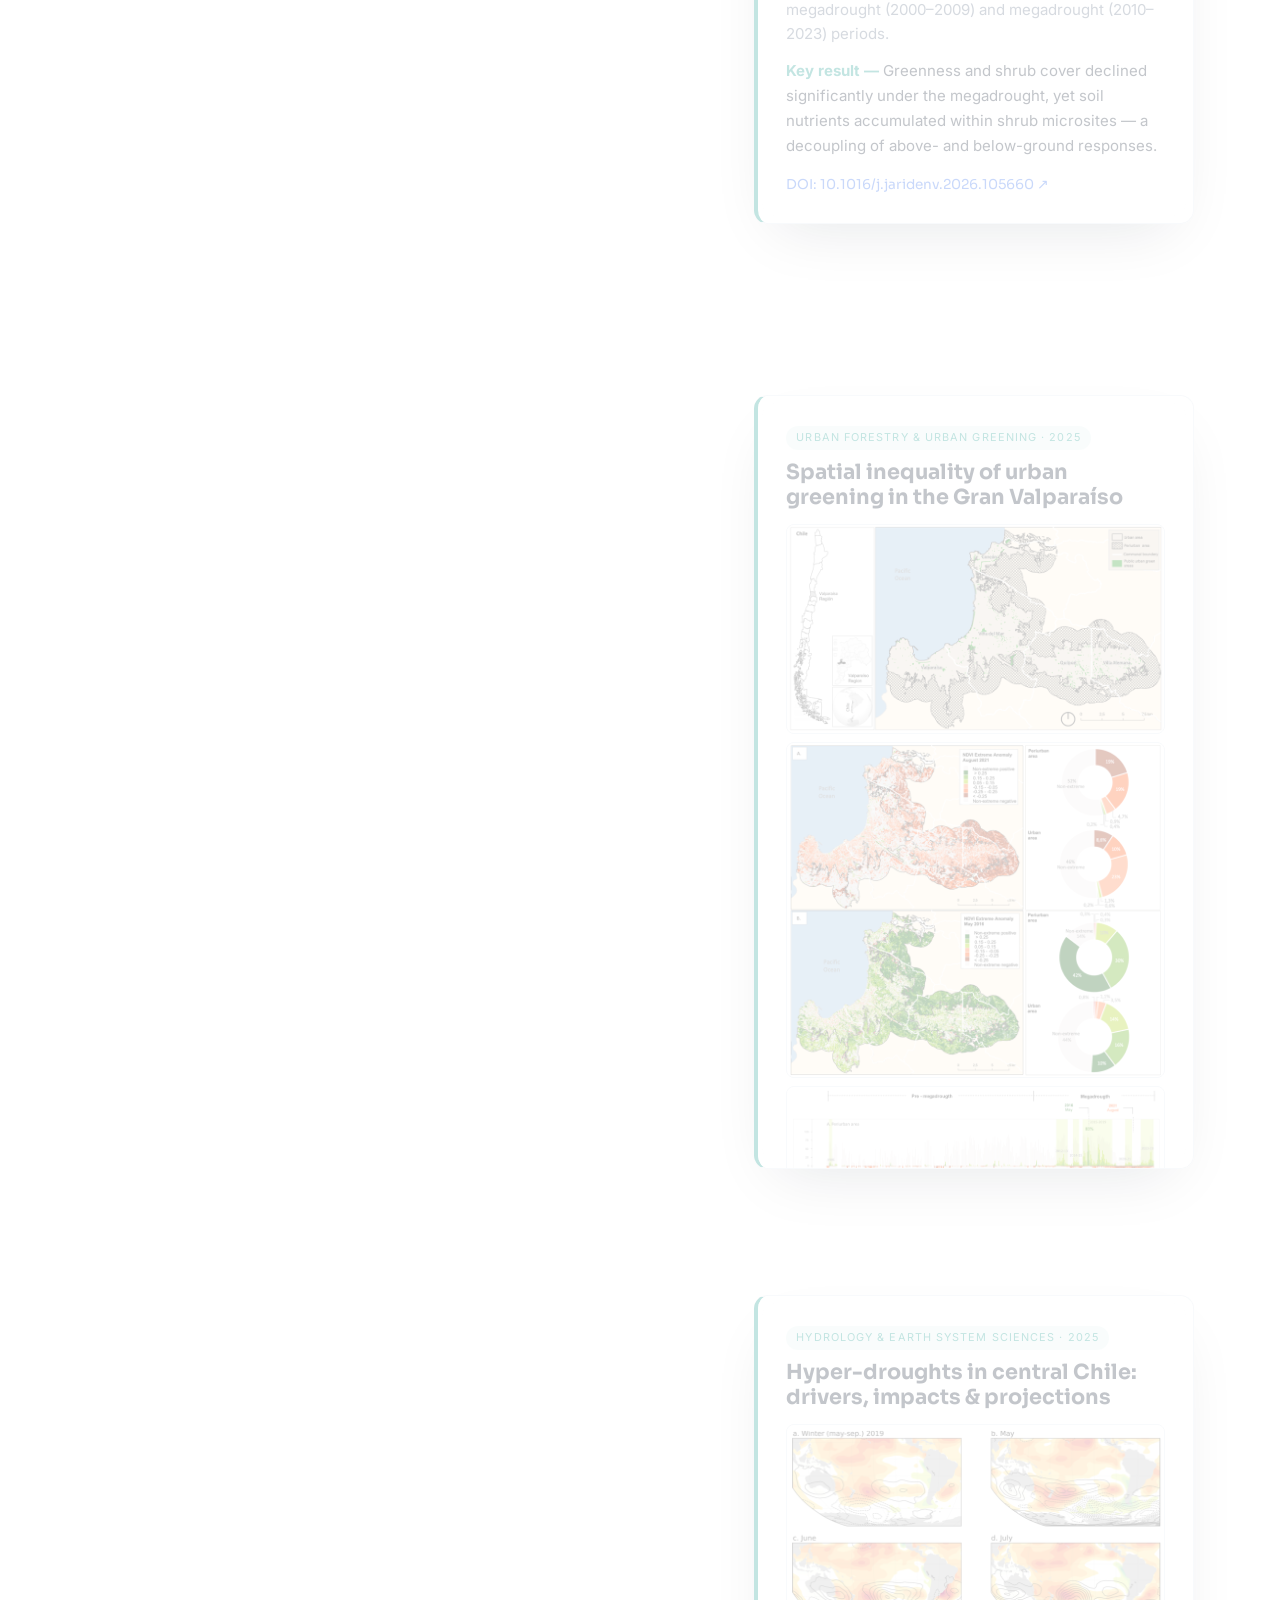
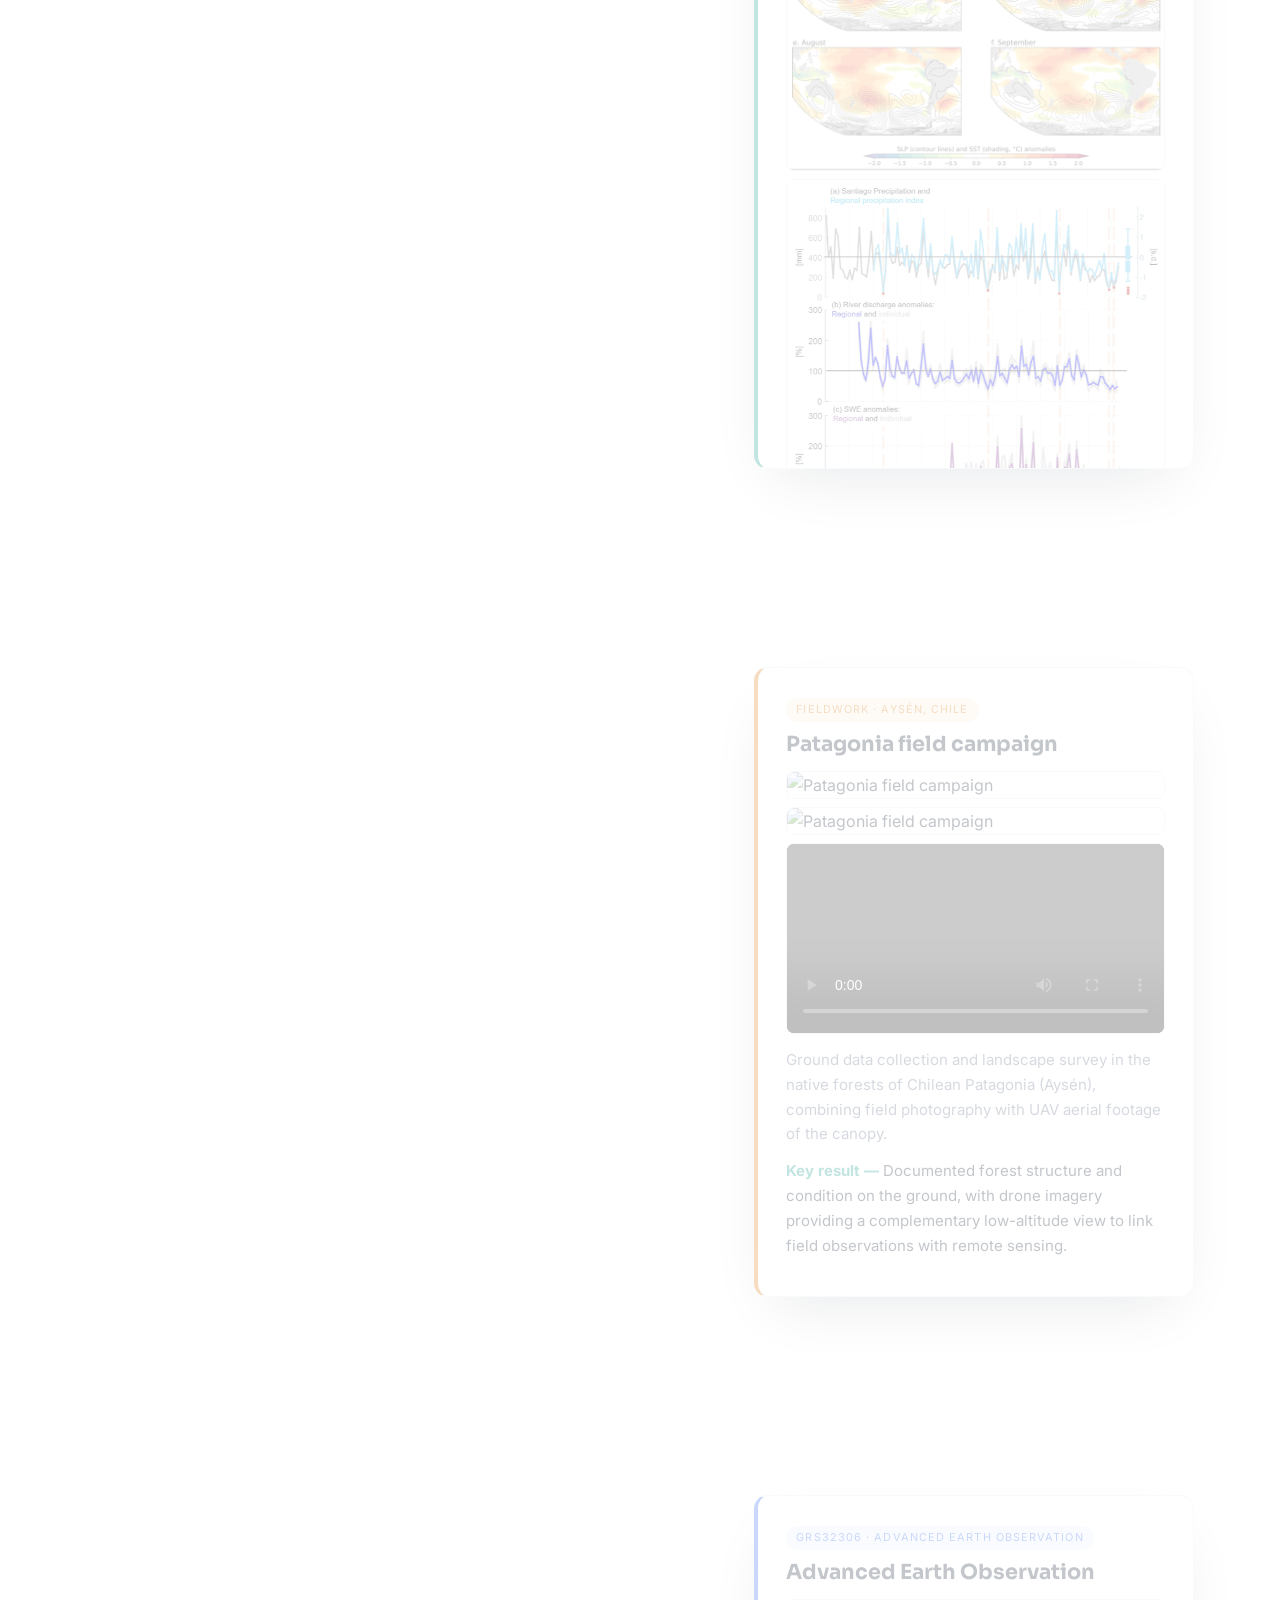
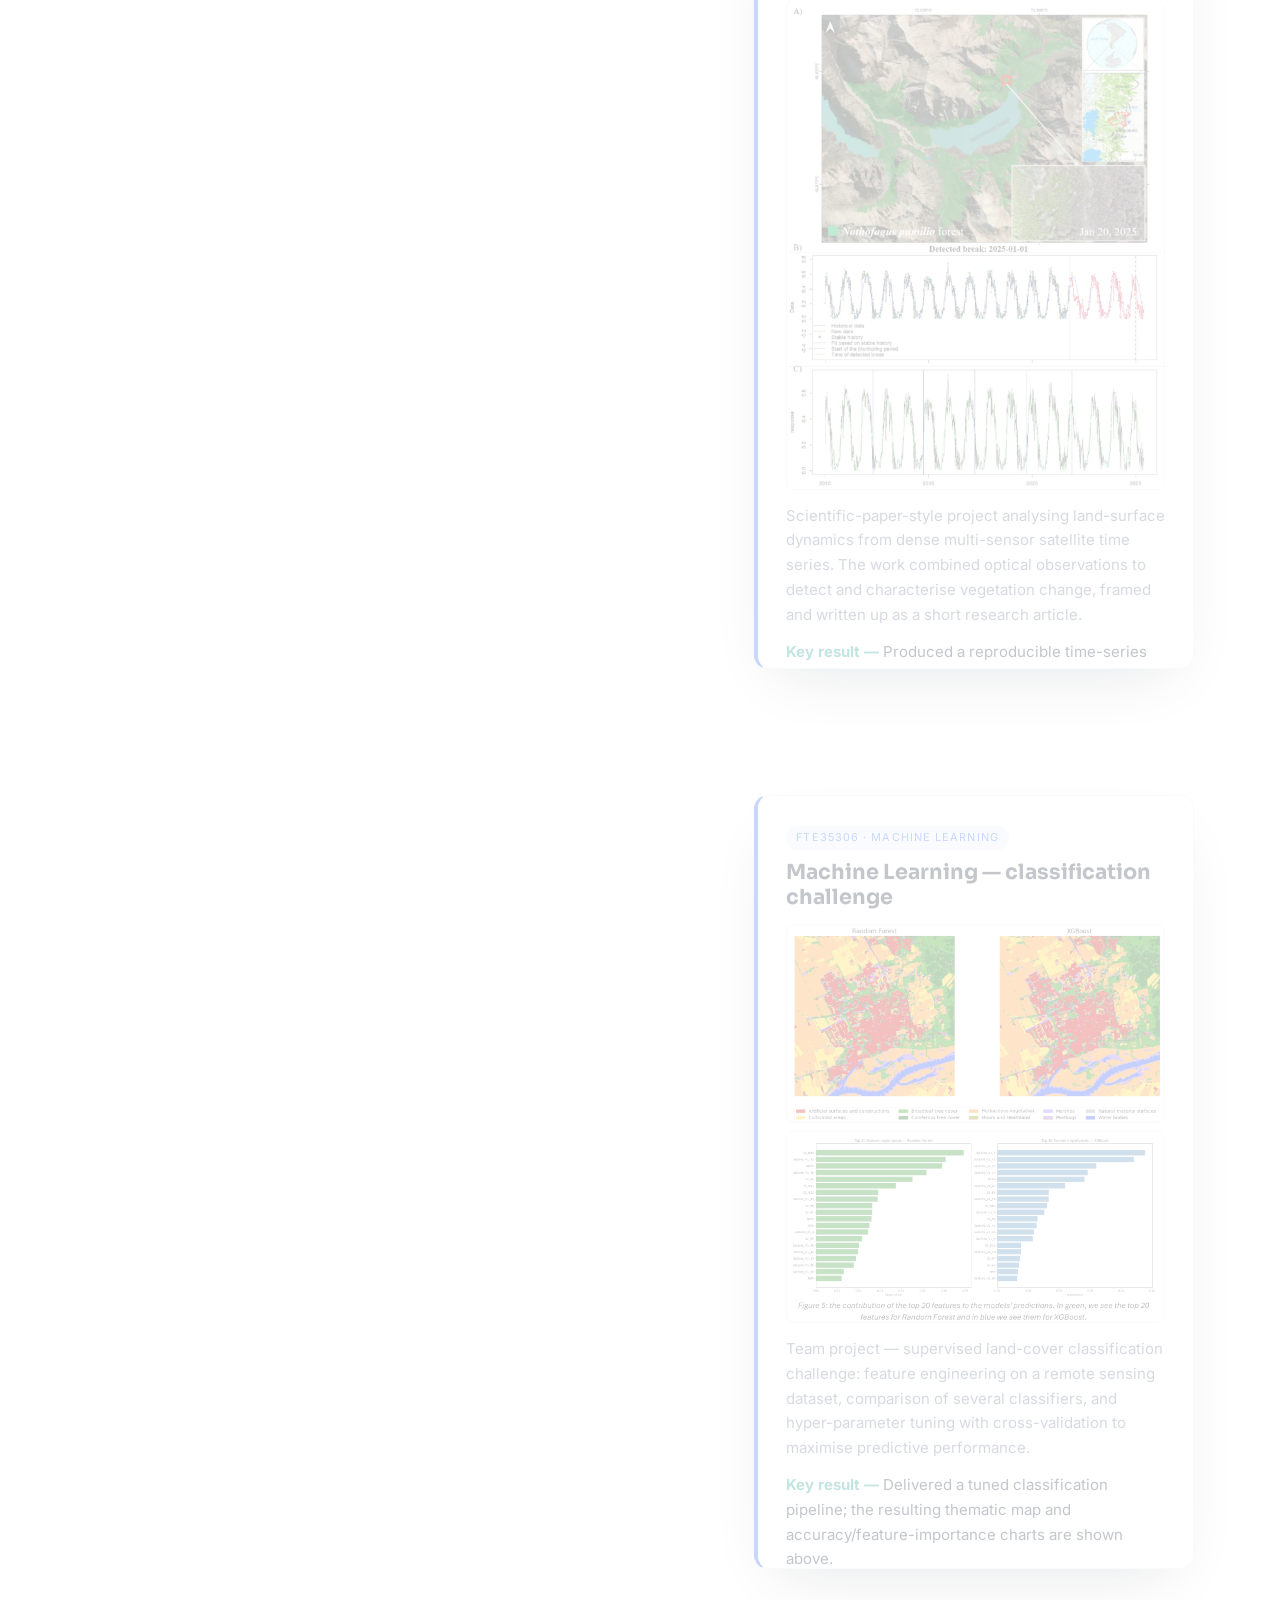
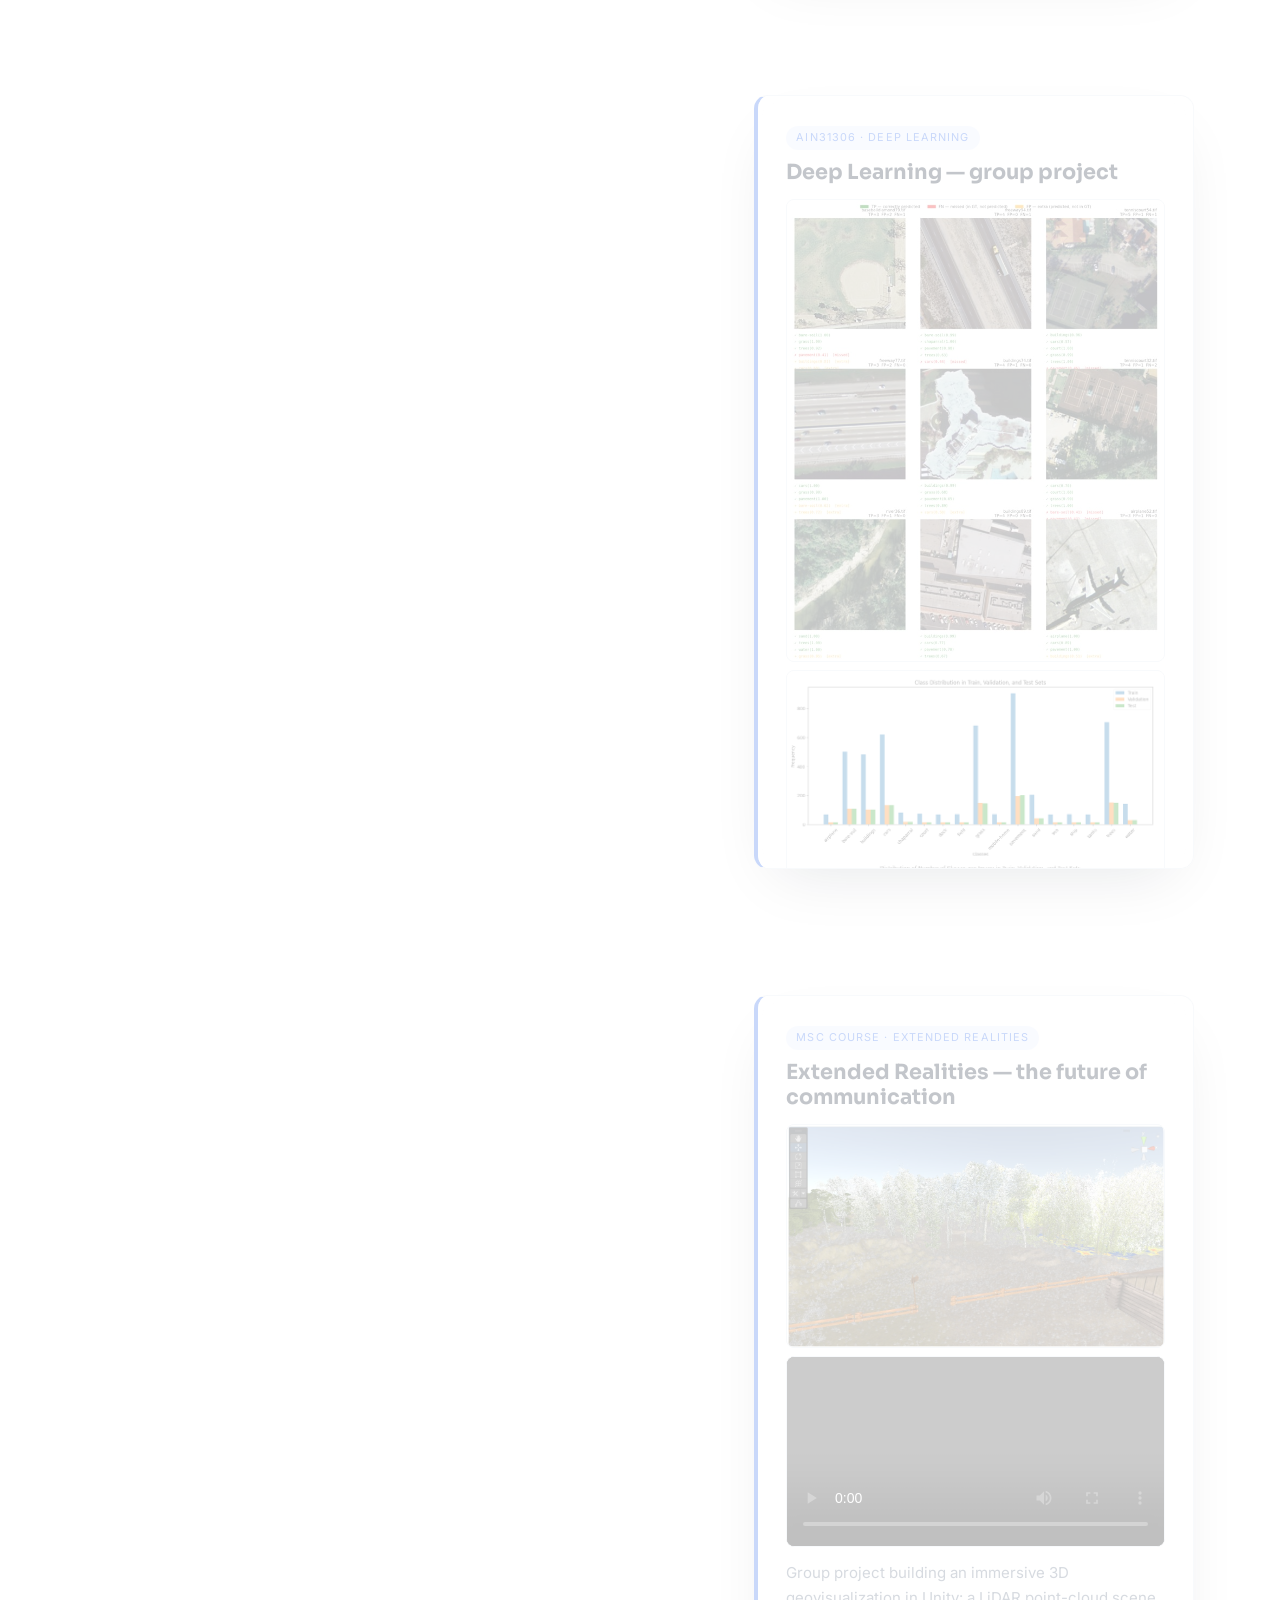
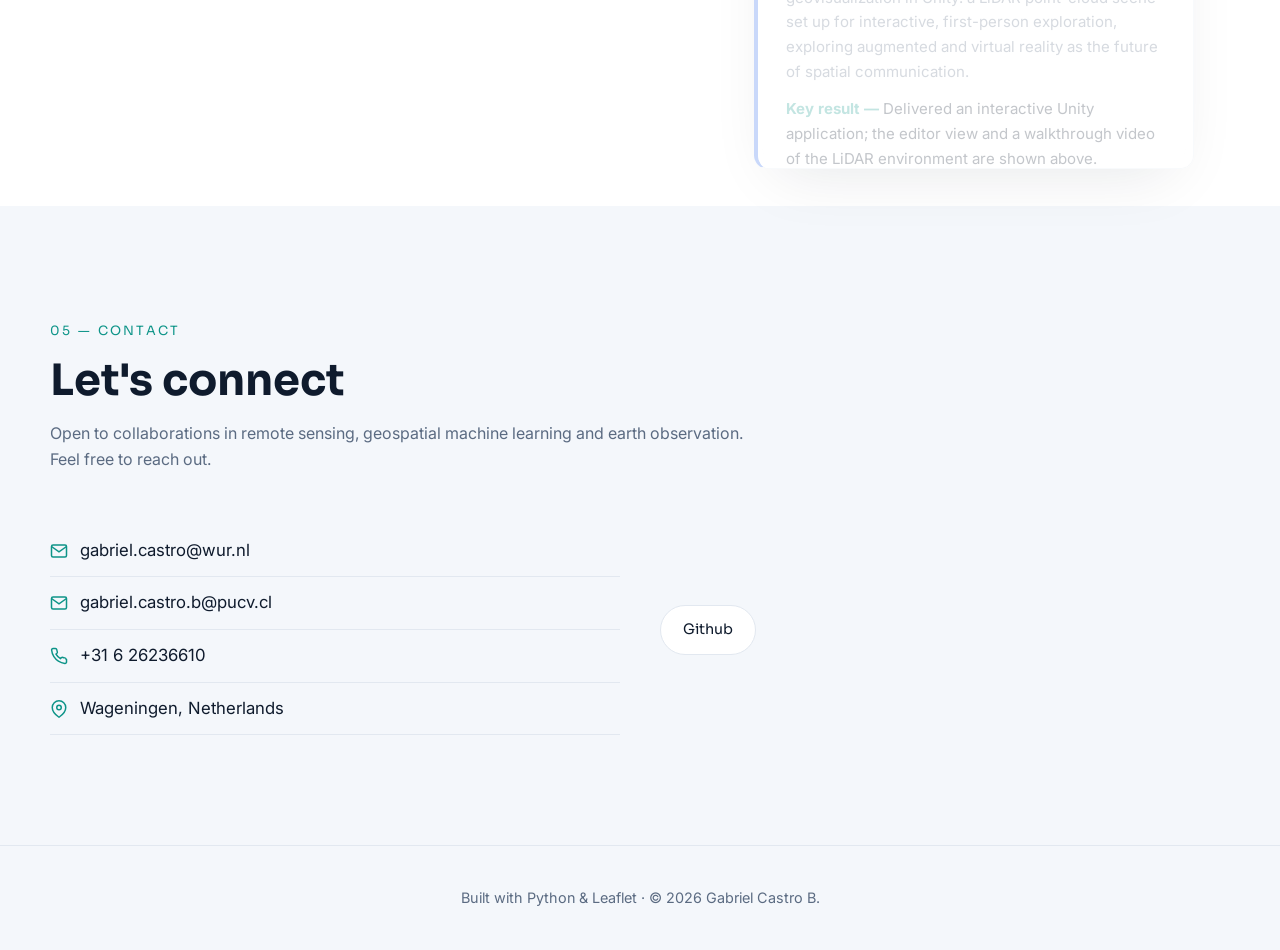
==== commit e8c7f84c: "Sharpen hero tagline with concrete CV-based description Co-Authored-By: Claude Fable 5 <noreply@anth" ====
--- a/index.html
+++ b/index.html
@@ -64,7 +64,7 @@
         <p class="hero__role">Geographer · Remote Sensing Researcher</p>
         <h1 class="hero__name">Gabriel Castro B.</h1>
         <p class="hero__subtitle">MSc Geo-information Science — Wageningen University &amp; Research</p>
-        <p class="hero__tagline">Turning satellite, UAV and LiDAR data into insight about how landscapes change — from the drylands of Chile to the polders of the Netherlands.</p>
+        <p class="hero__tagline">3+ years of research experience mapping drought, vegetation phenology and land-use change across Chilean ecosystems with satellite and UAV data — now specialising in machine learning and deep learning for object detection, segmentation and classification of aerial imagery.</p>
         <div class="hero__cta">
           <a class="btn btn--primary" href="#work">Explore my work</a>
           <a class="btn btn--ghost" href="#contact">Get in touch</a>
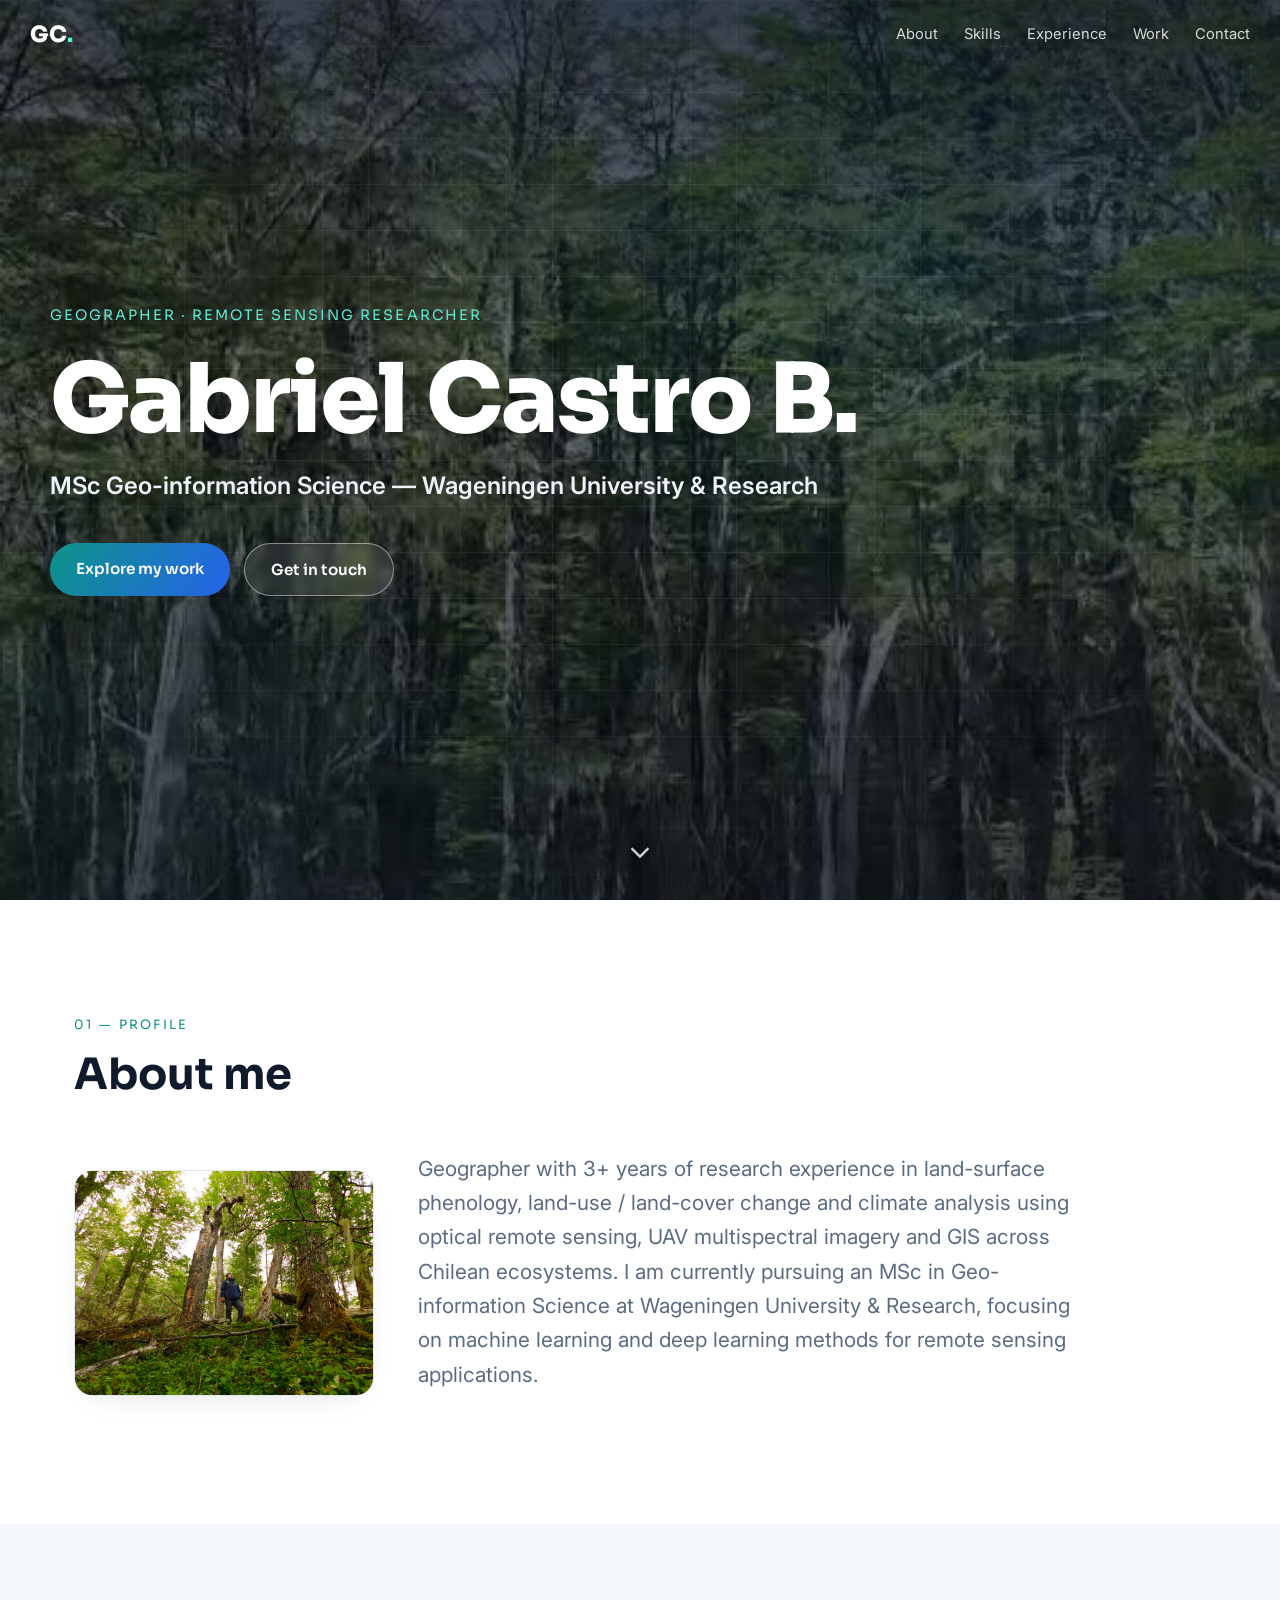
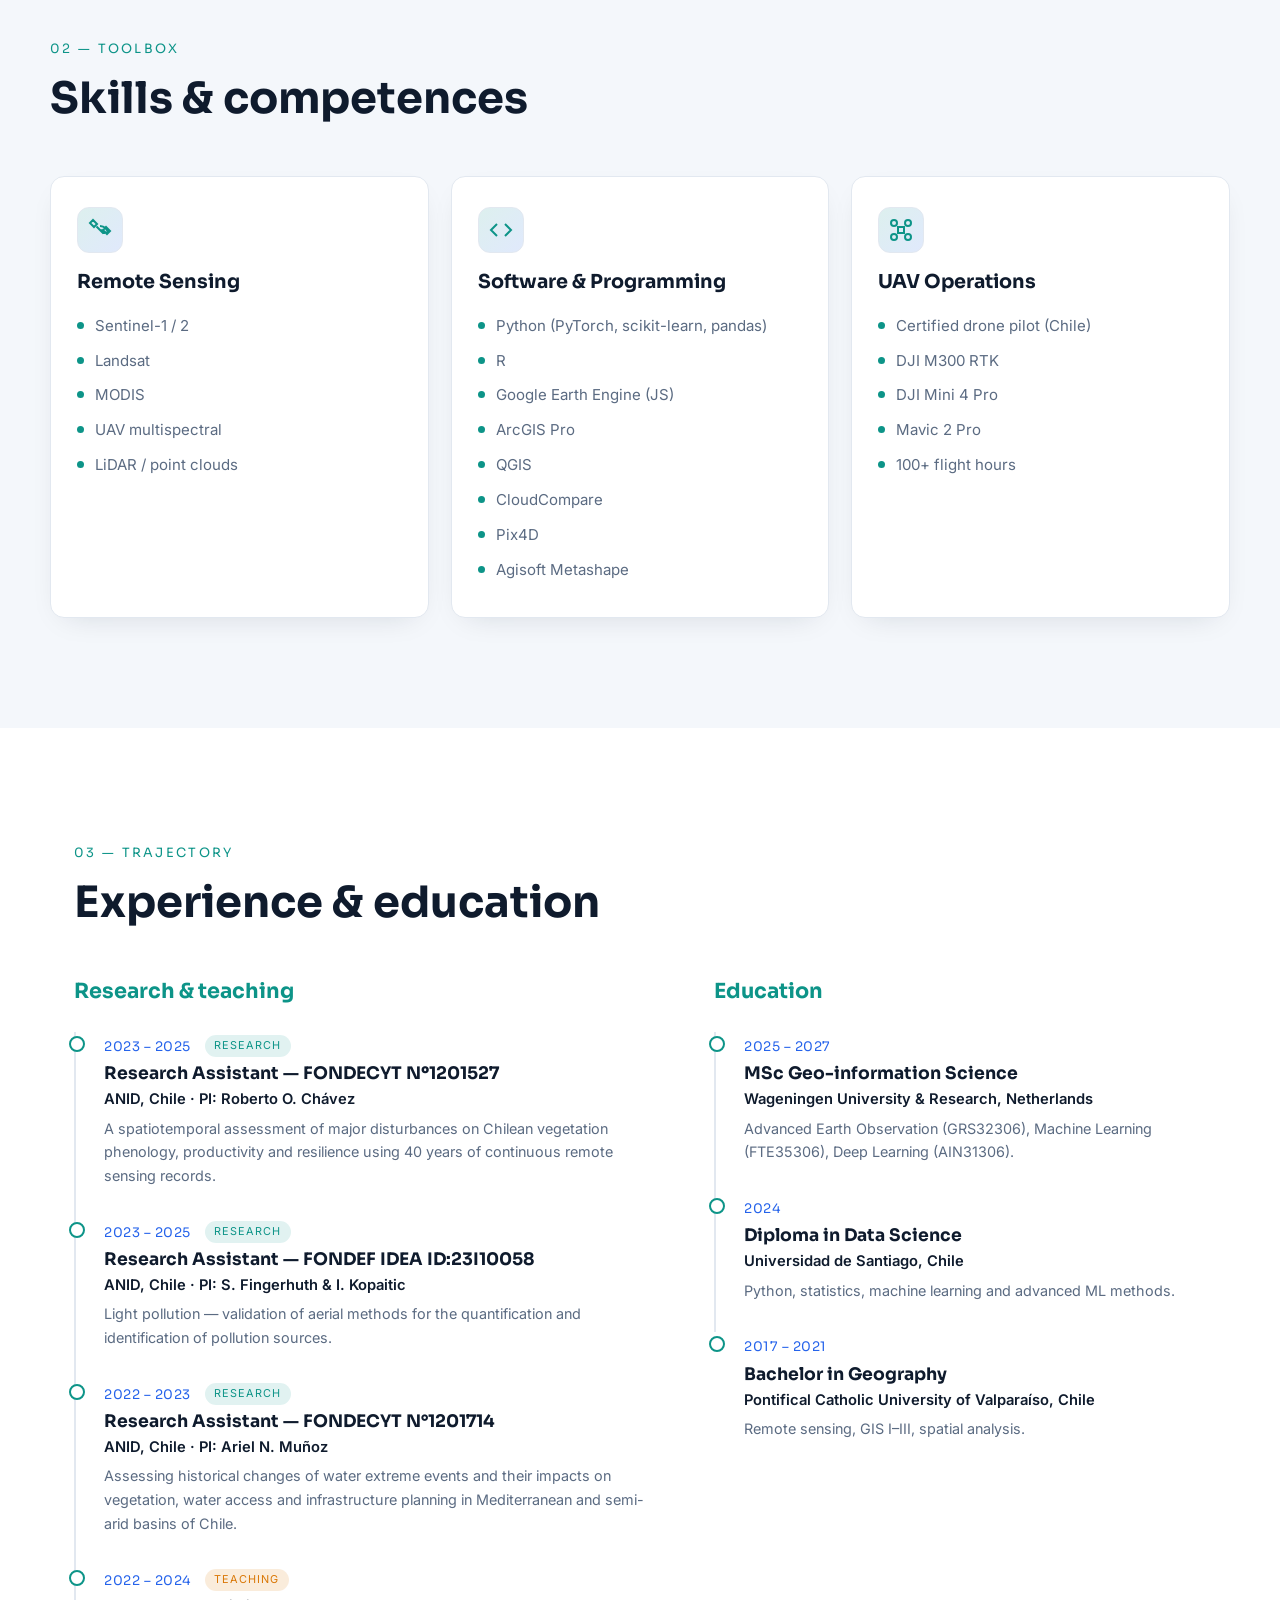
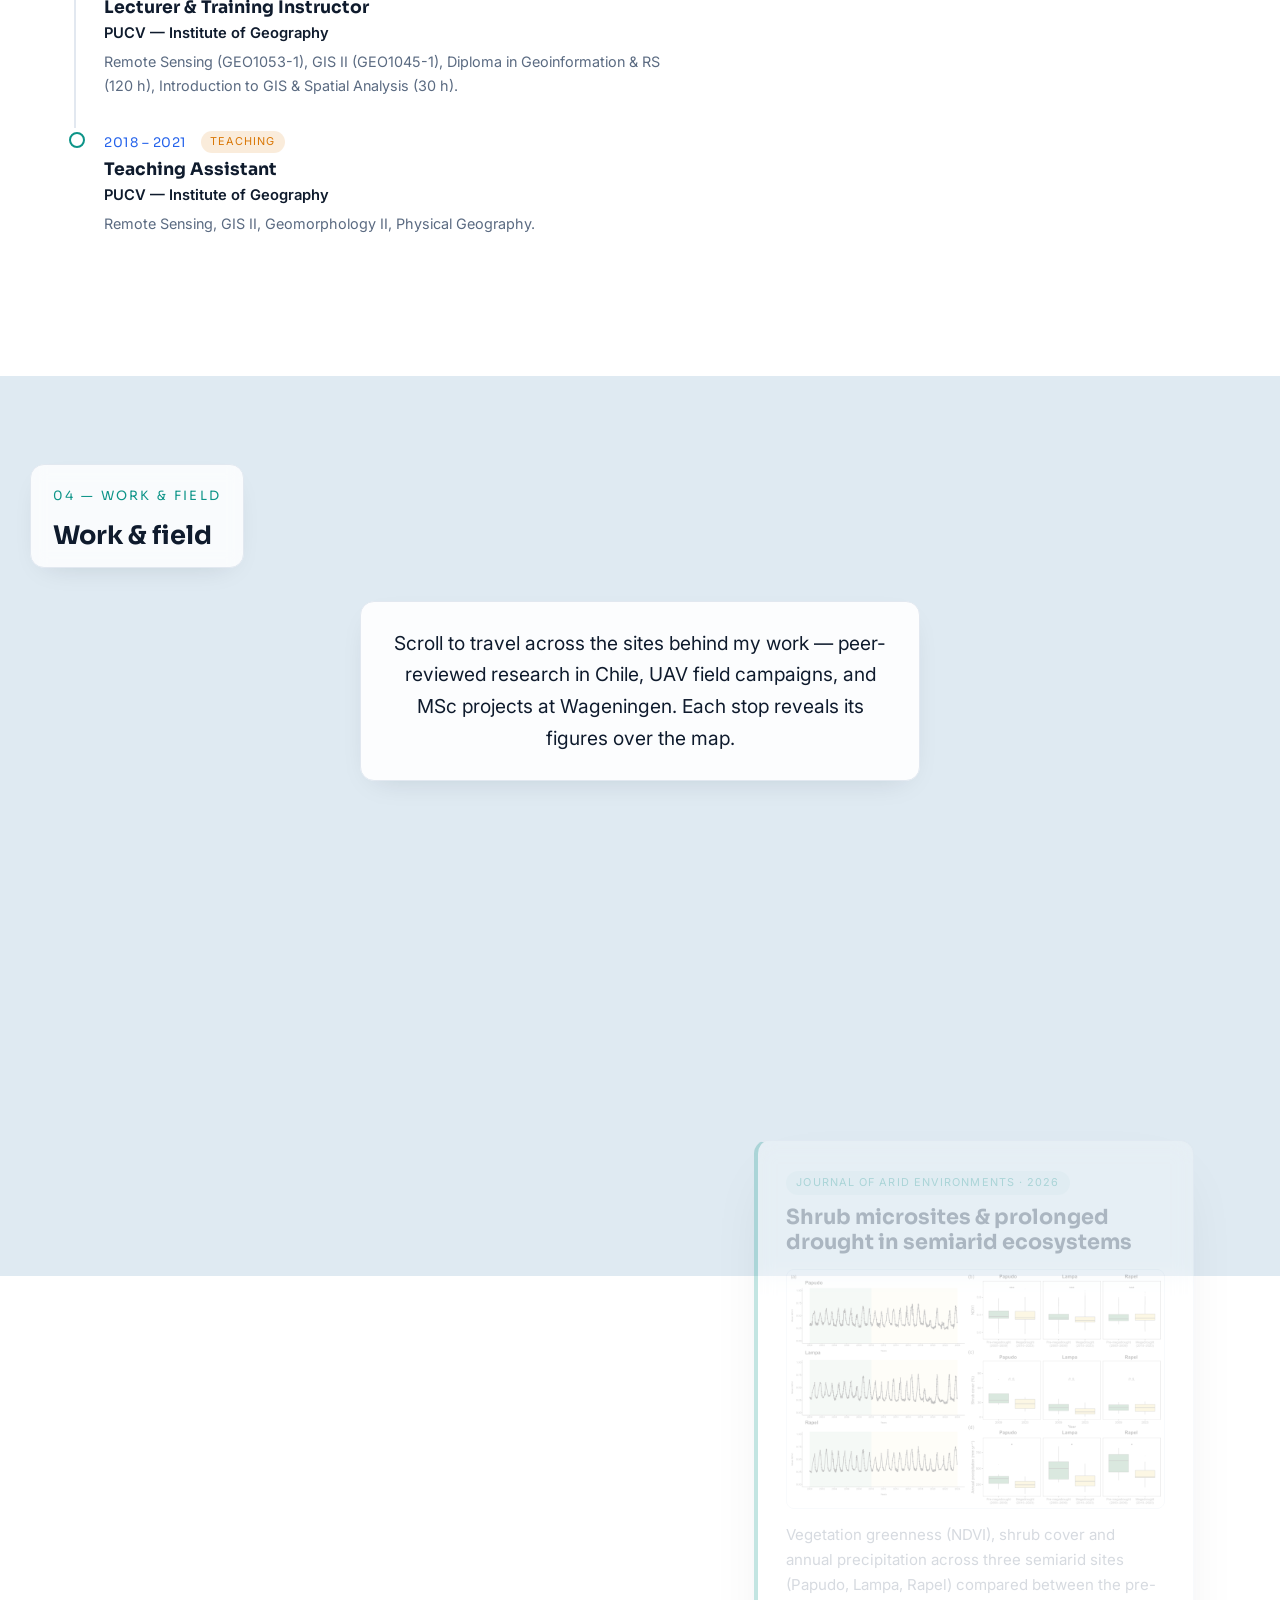
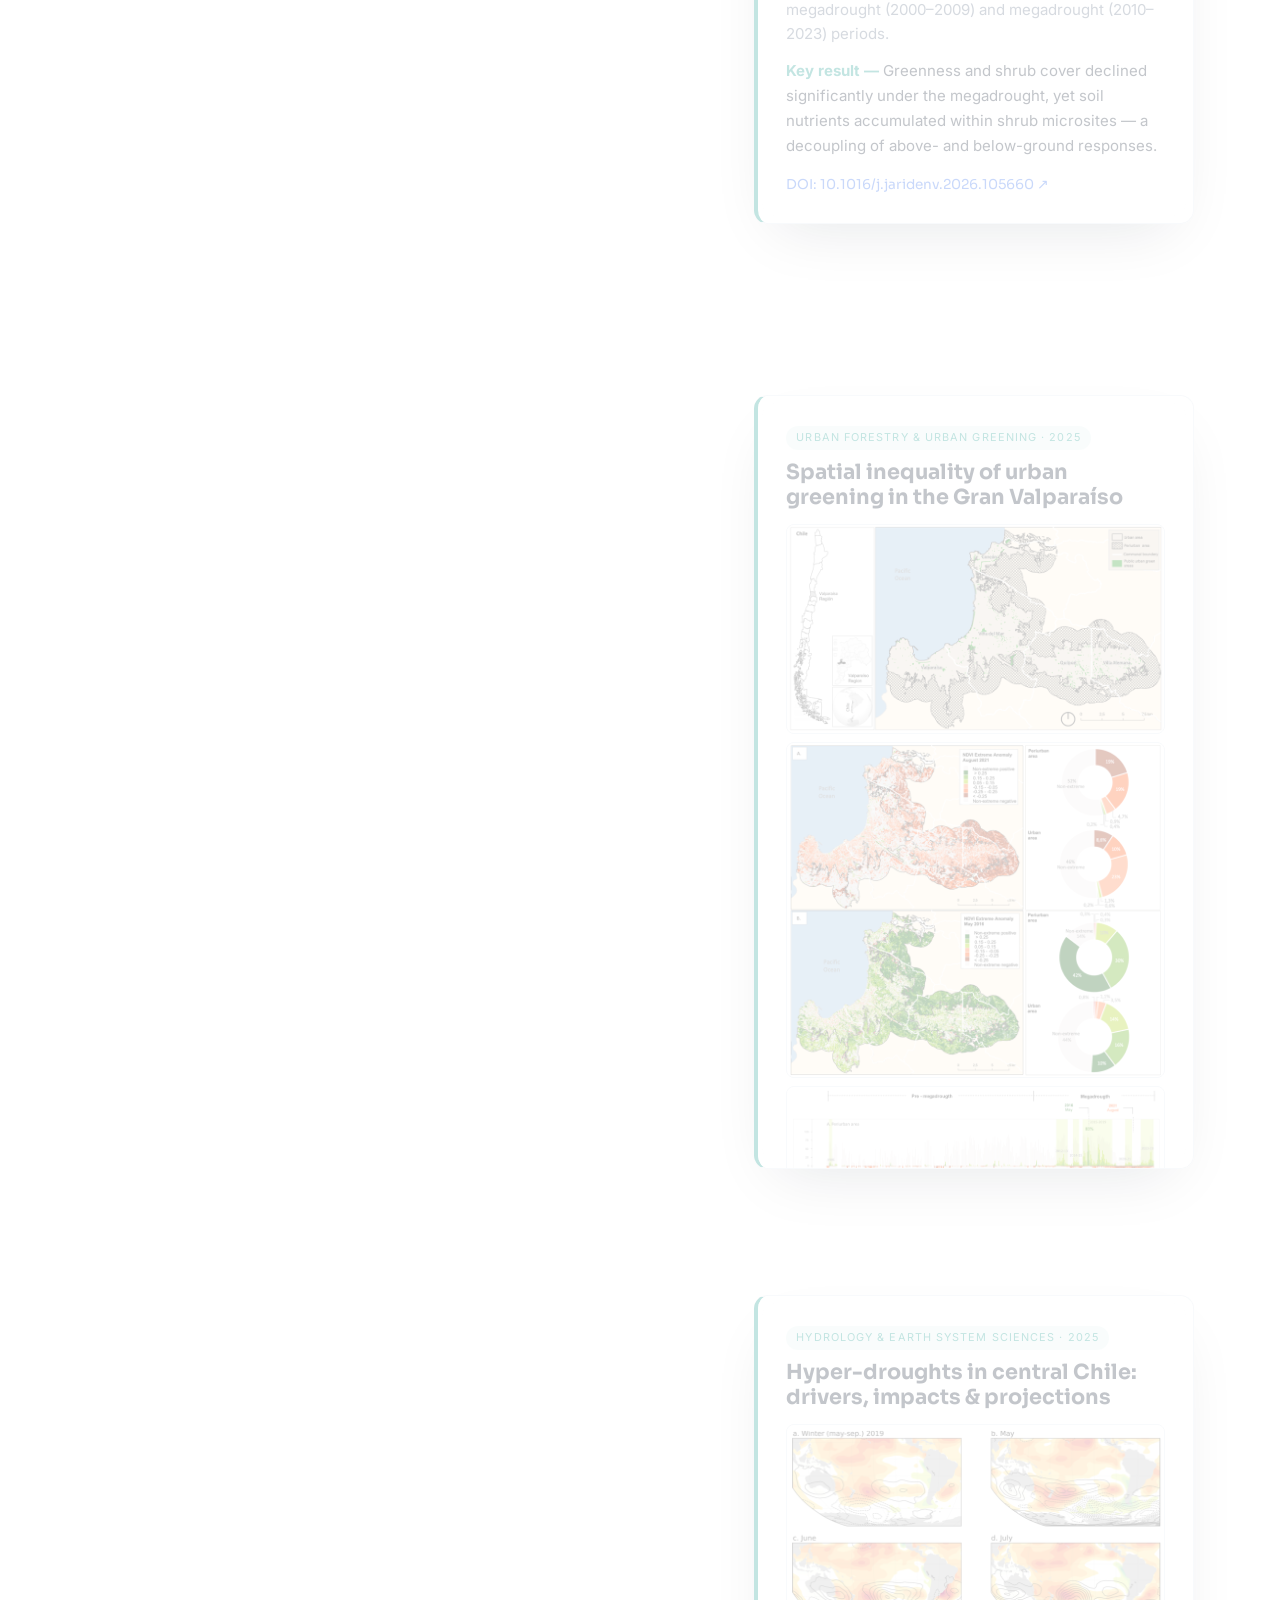
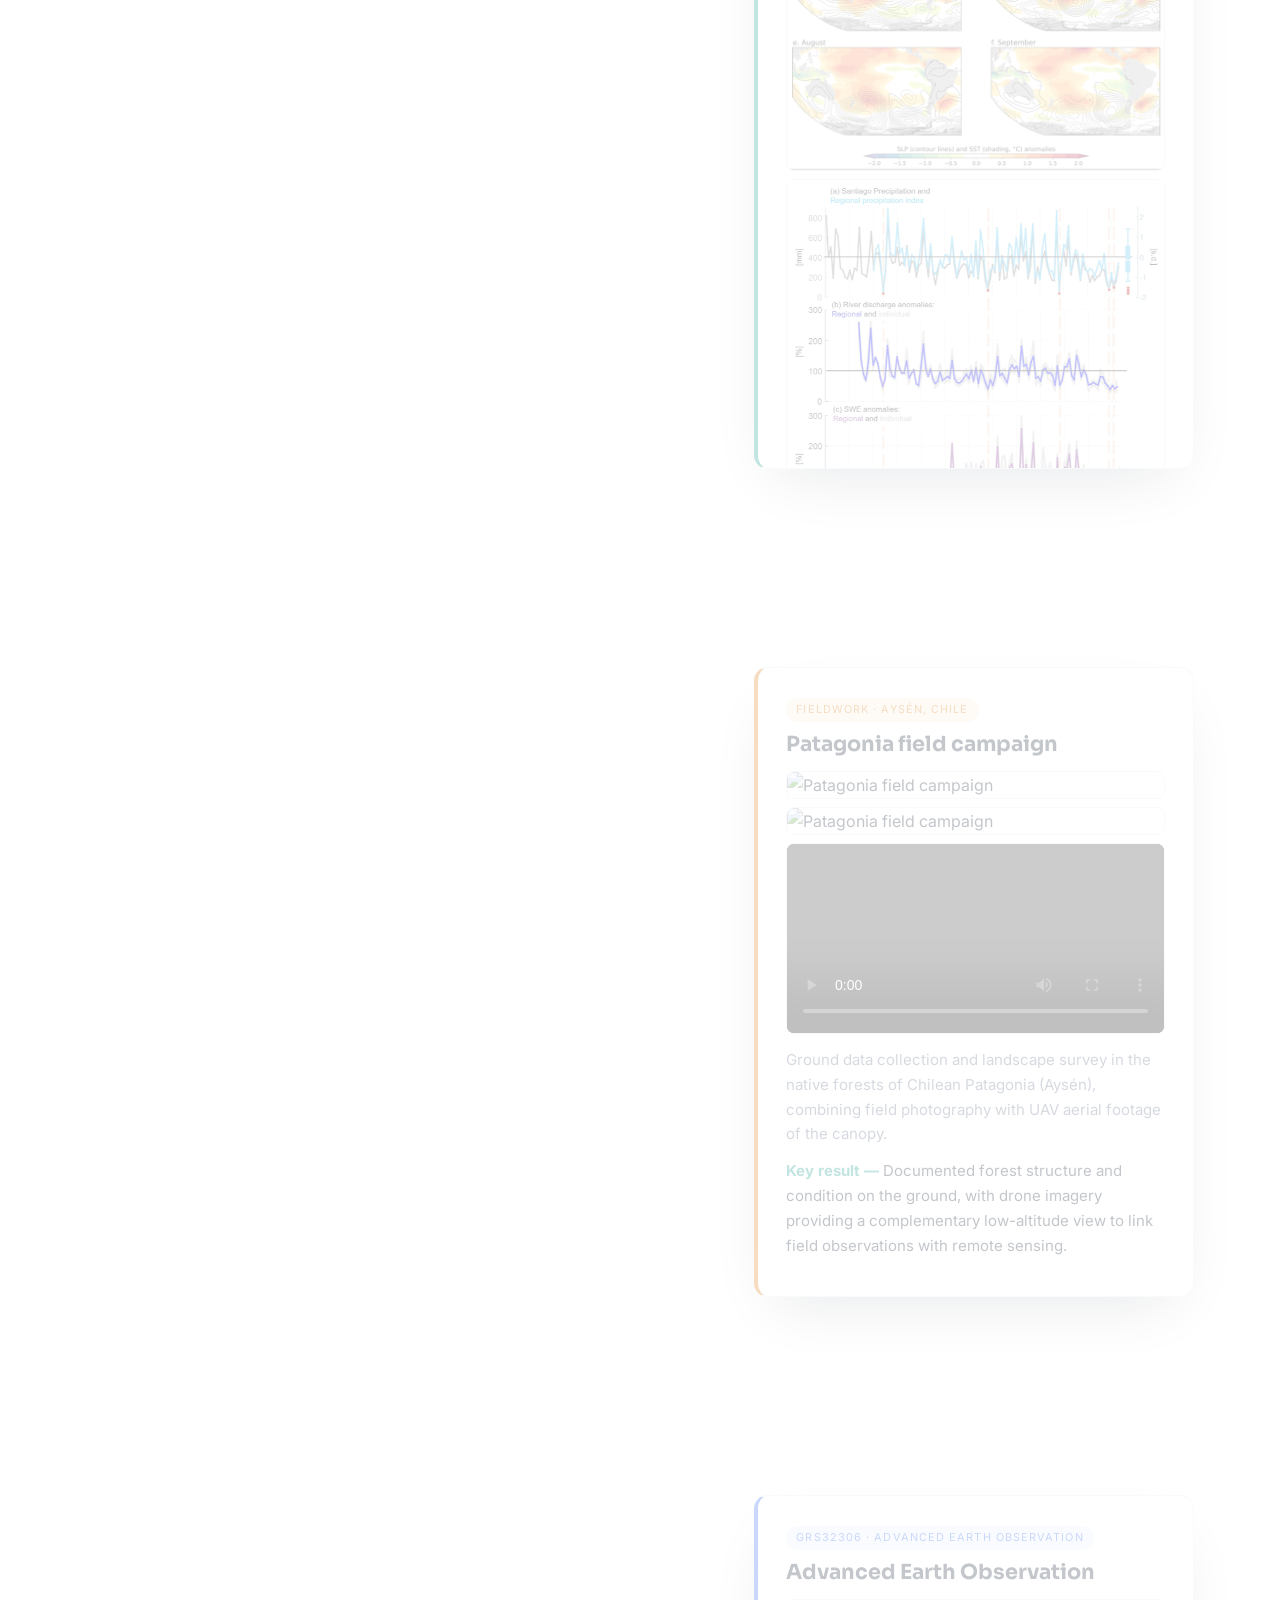
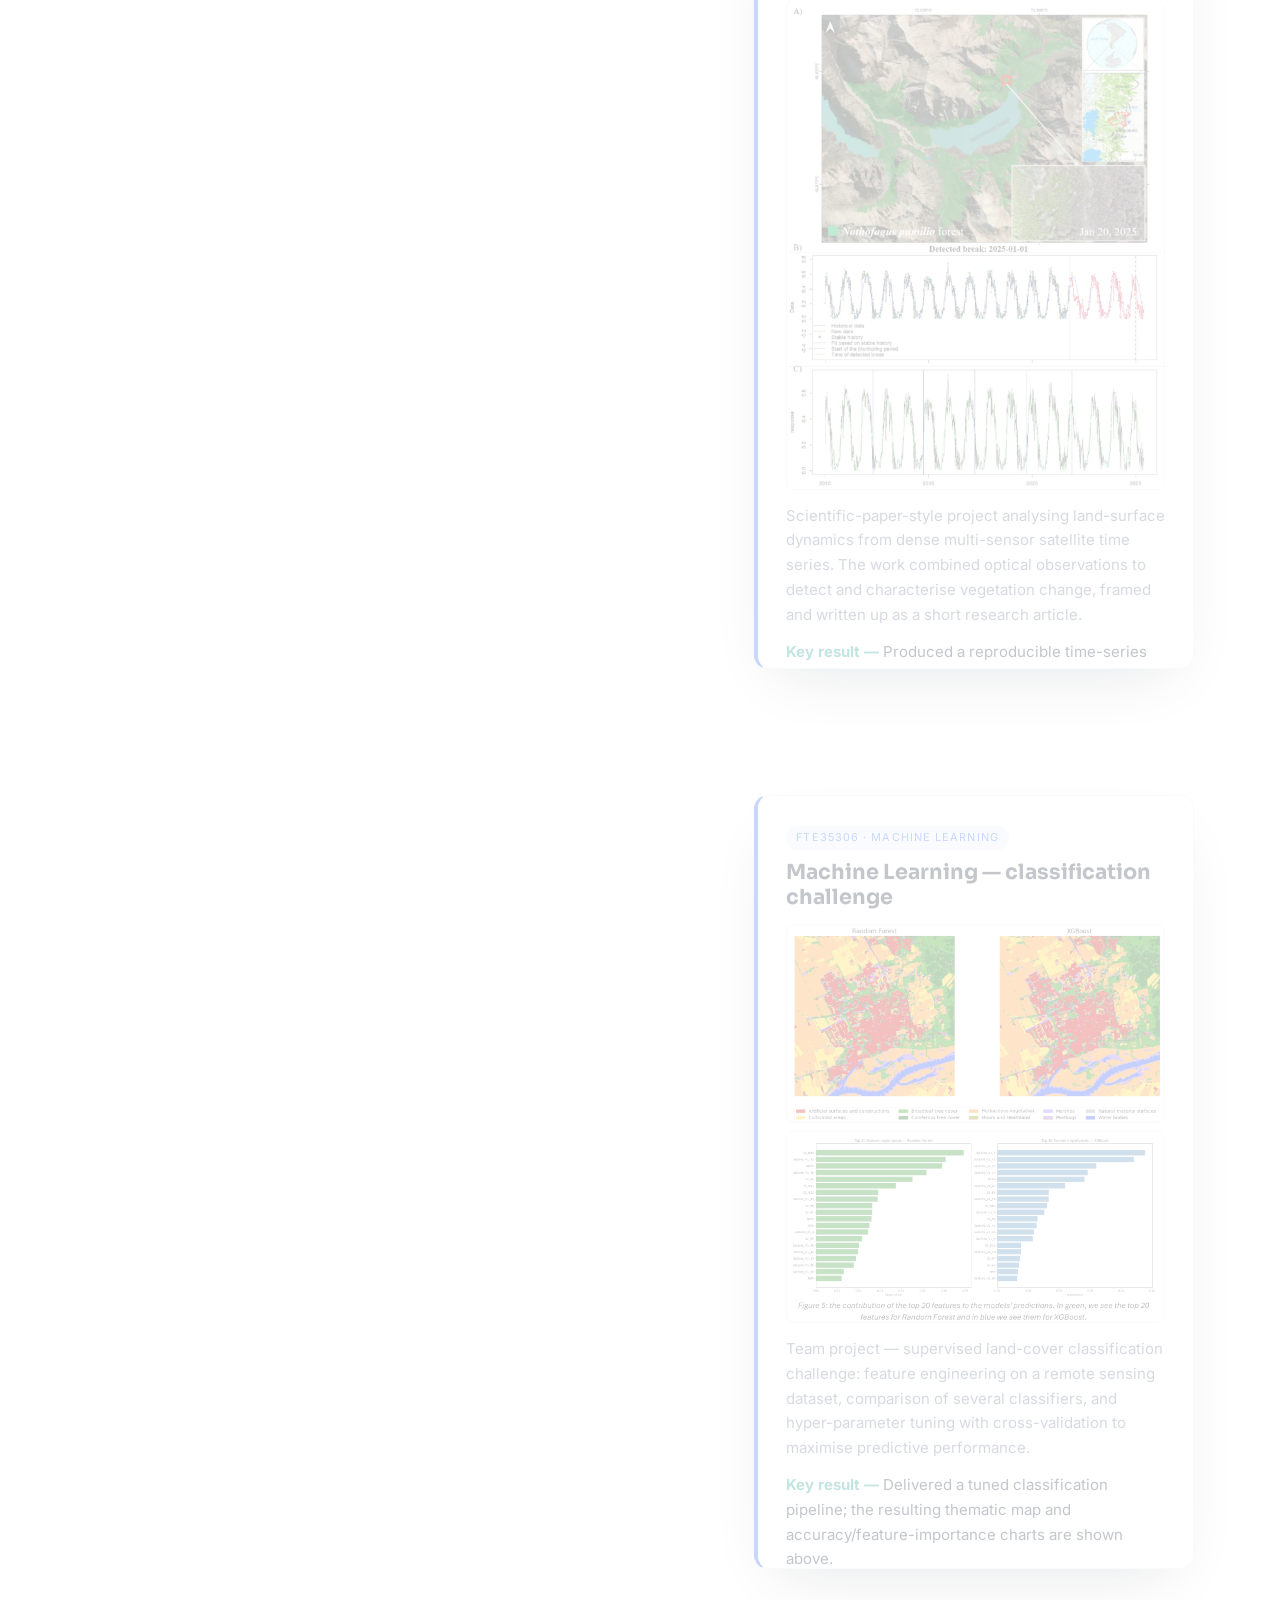
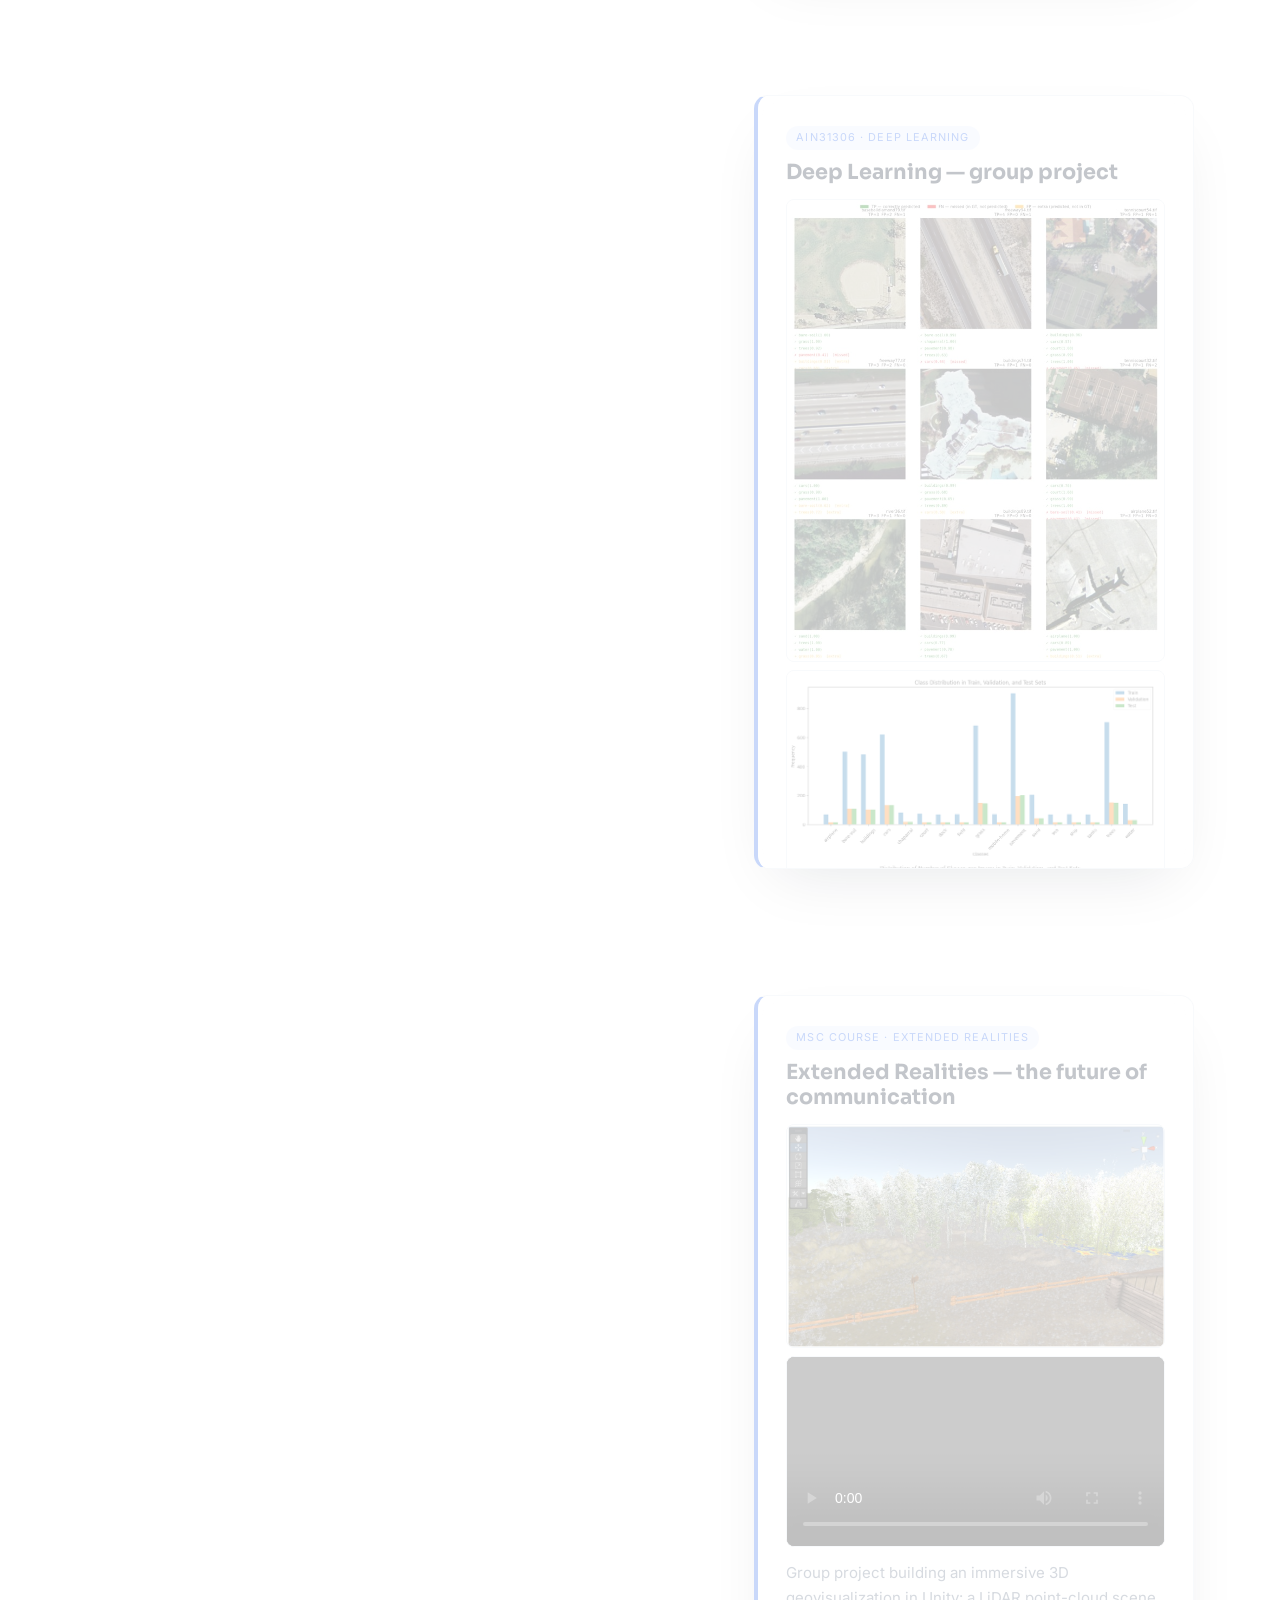
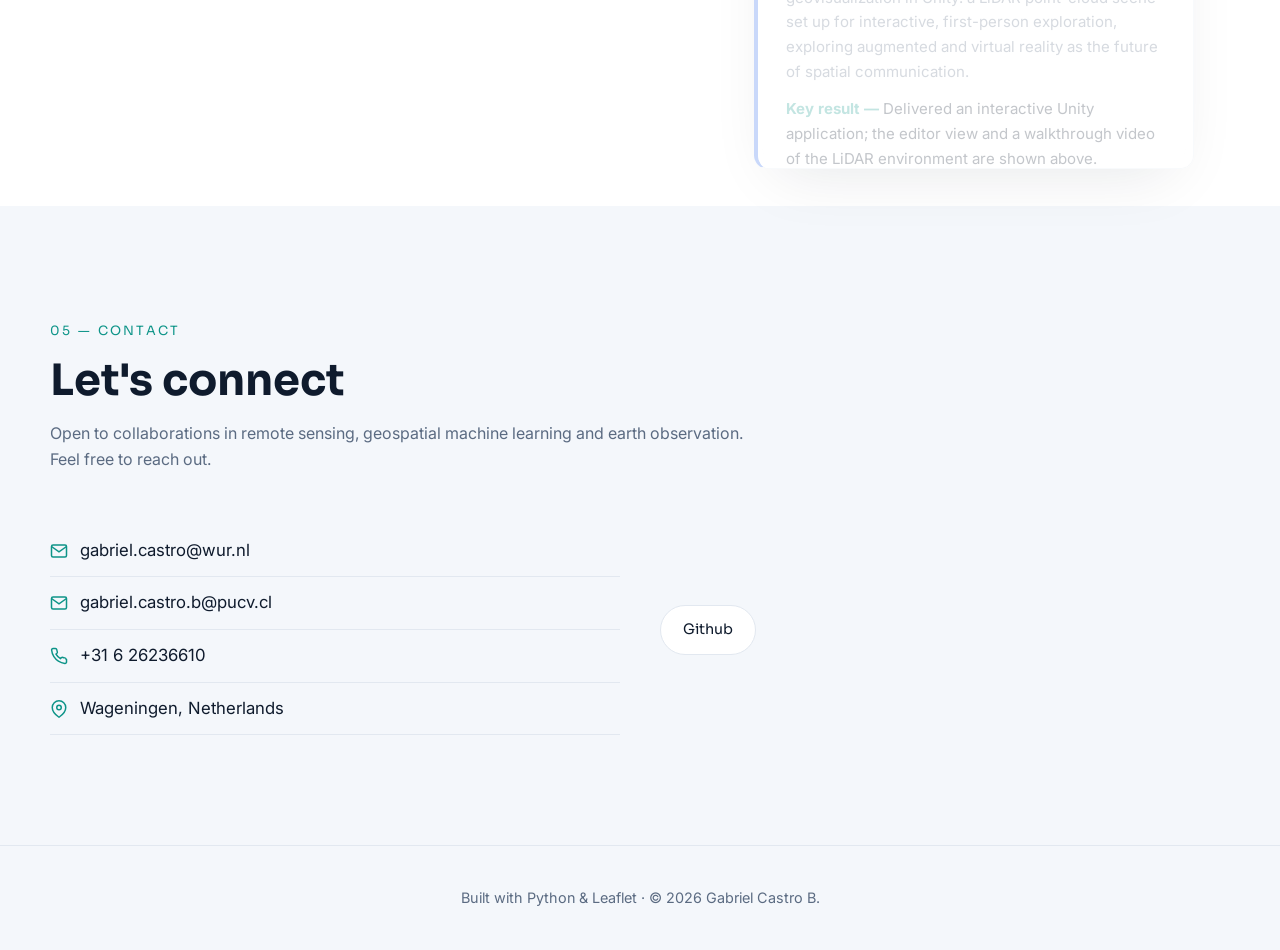
==== commit 1830def3: "Remove hero tagline (duplicated About profile text) Co-Authored-By: Claude Fable 5 <noreply@anthropi" ====
--- a/index.html
+++ b/index.html
@@ -64,7 +64,6 @@
         <p class="hero__role">Geographer · Remote Sensing Researcher</p>
         <h1 class="hero__name">Gabriel Castro B.</h1>
         <p class="hero__subtitle">MSc Geo-information Science — Wageningen University &amp; Research</p>
-        <p class="hero__tagline">3+ years of research experience mapping drought, vegetation phenology and land-use change across Chilean ecosystems with satellite and UAV data — now specialising in machine learning and deep learning for object detection, segmentation and classification of aerial imagery.</p>
         <div class="hero__cta">
           <a class="btn btn--primary" href="#work">Explore my work</a>
           <a class="btn btn--ghost" href="#contact">Get in touch</a>
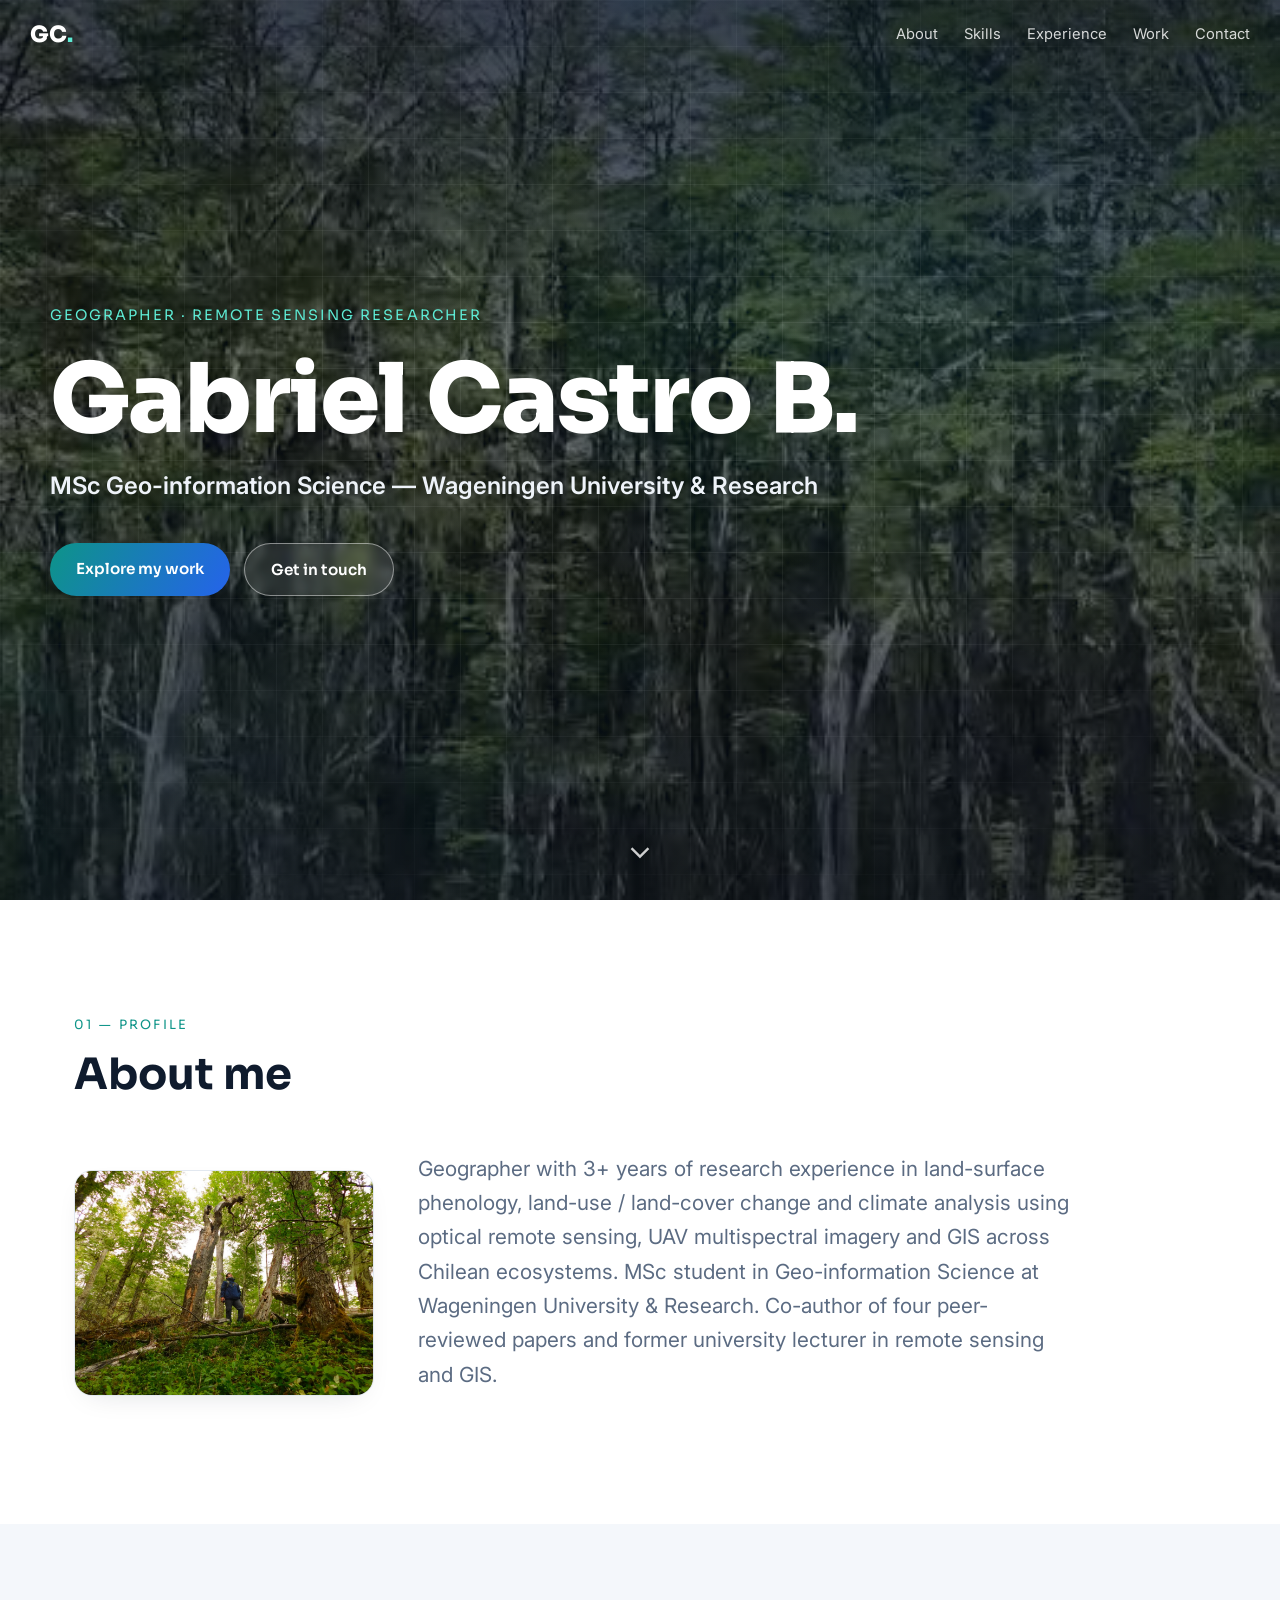
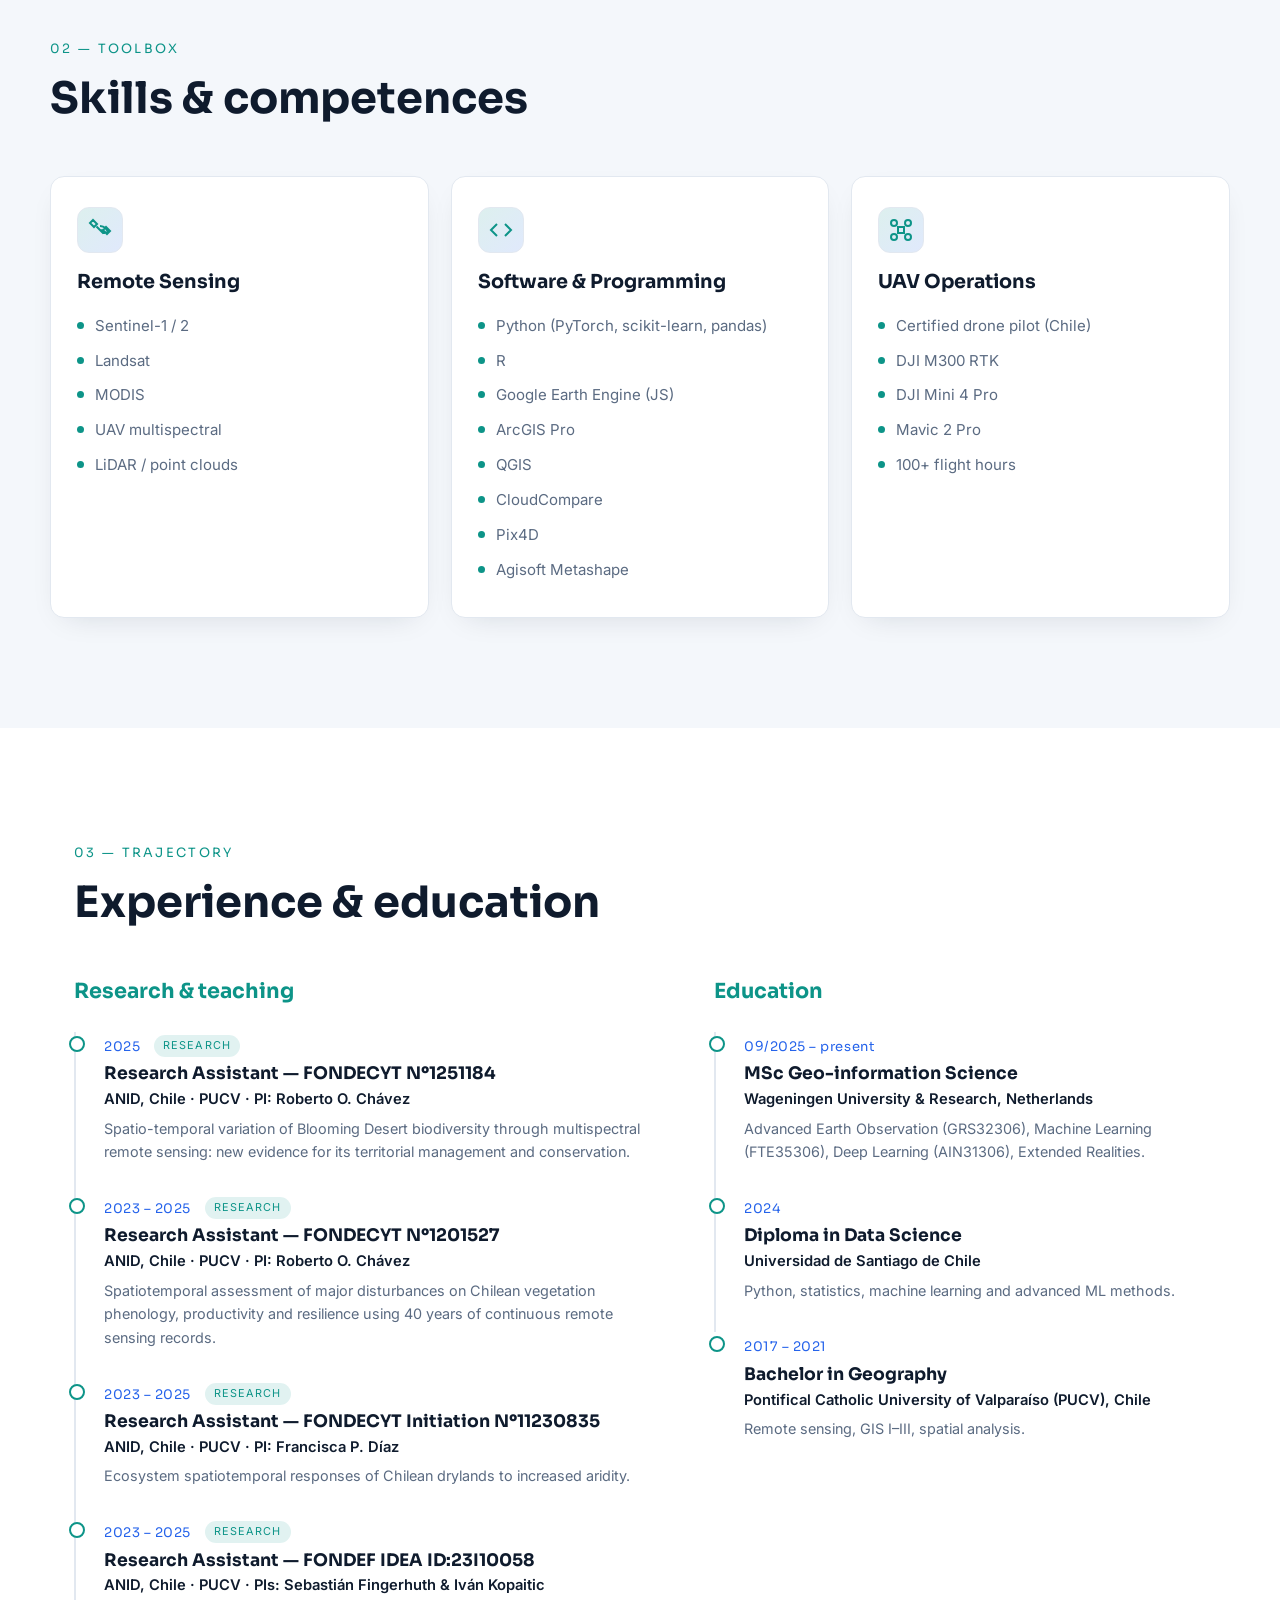
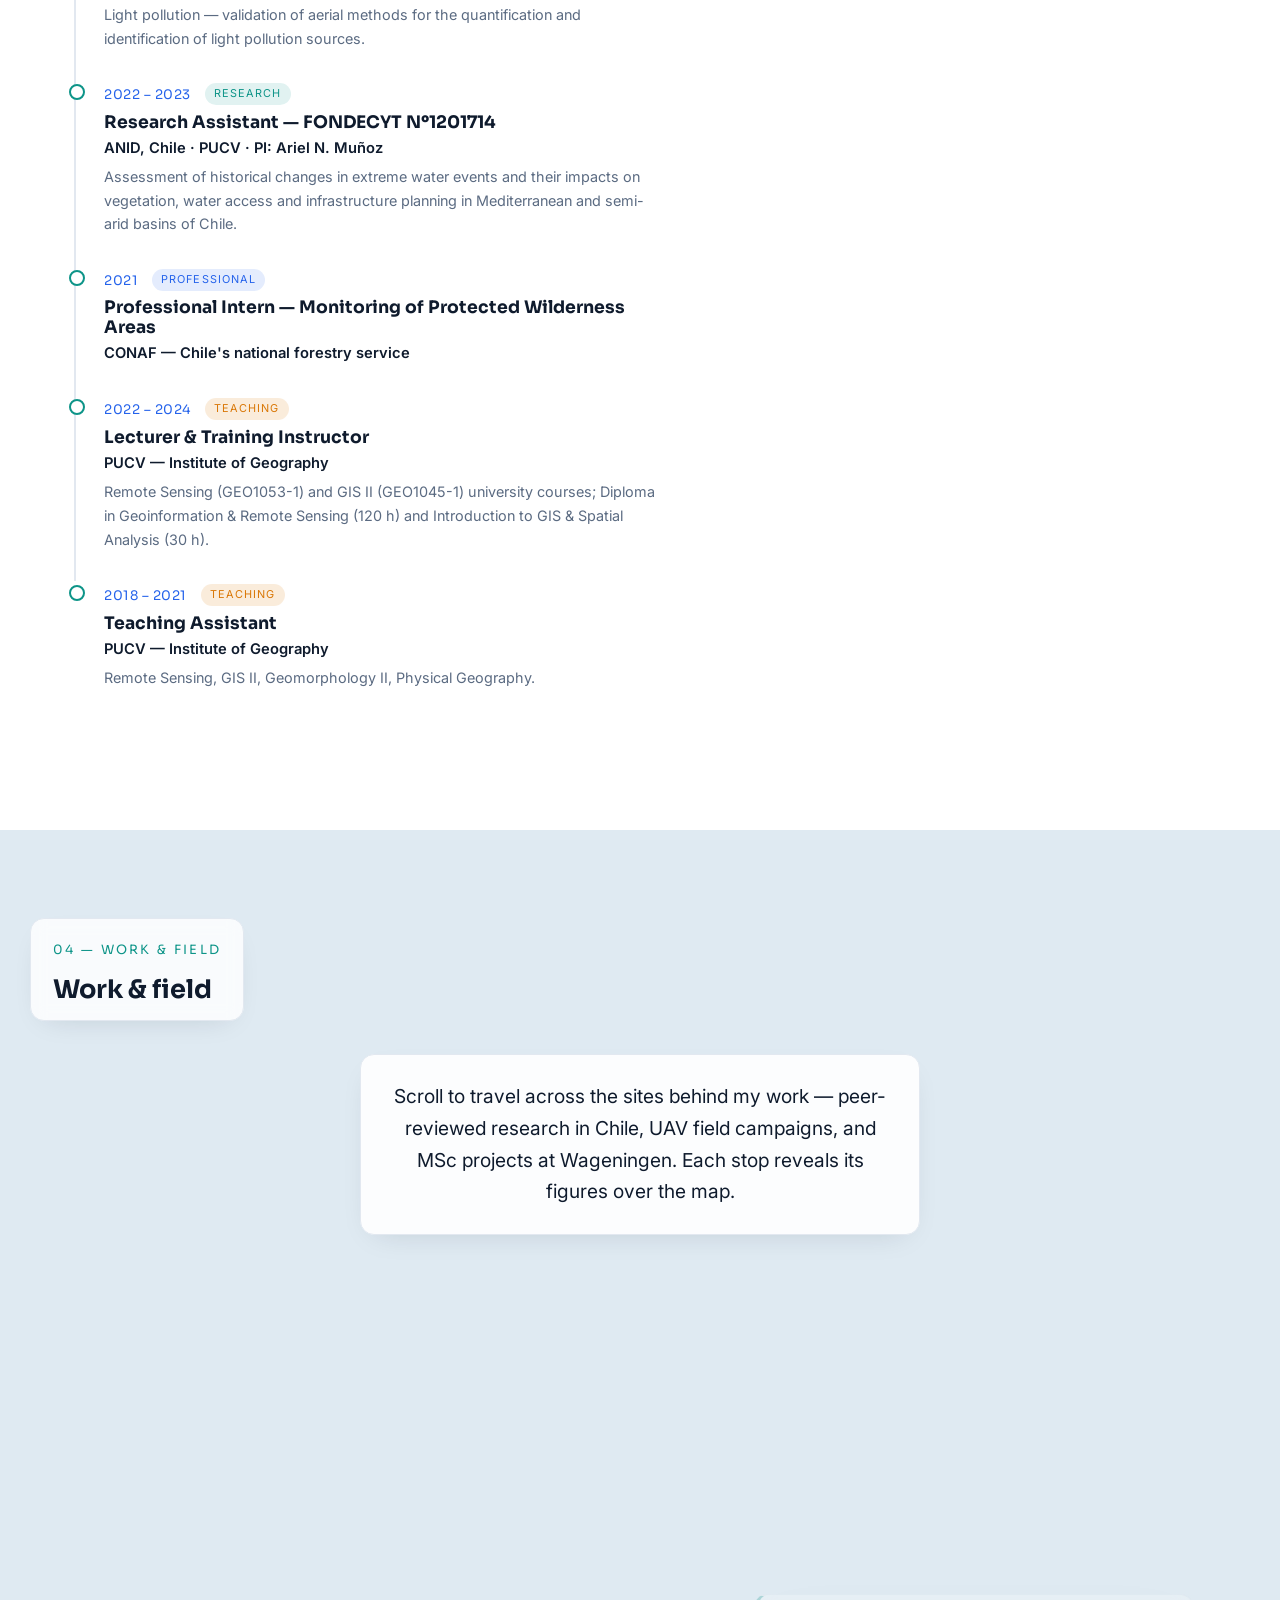
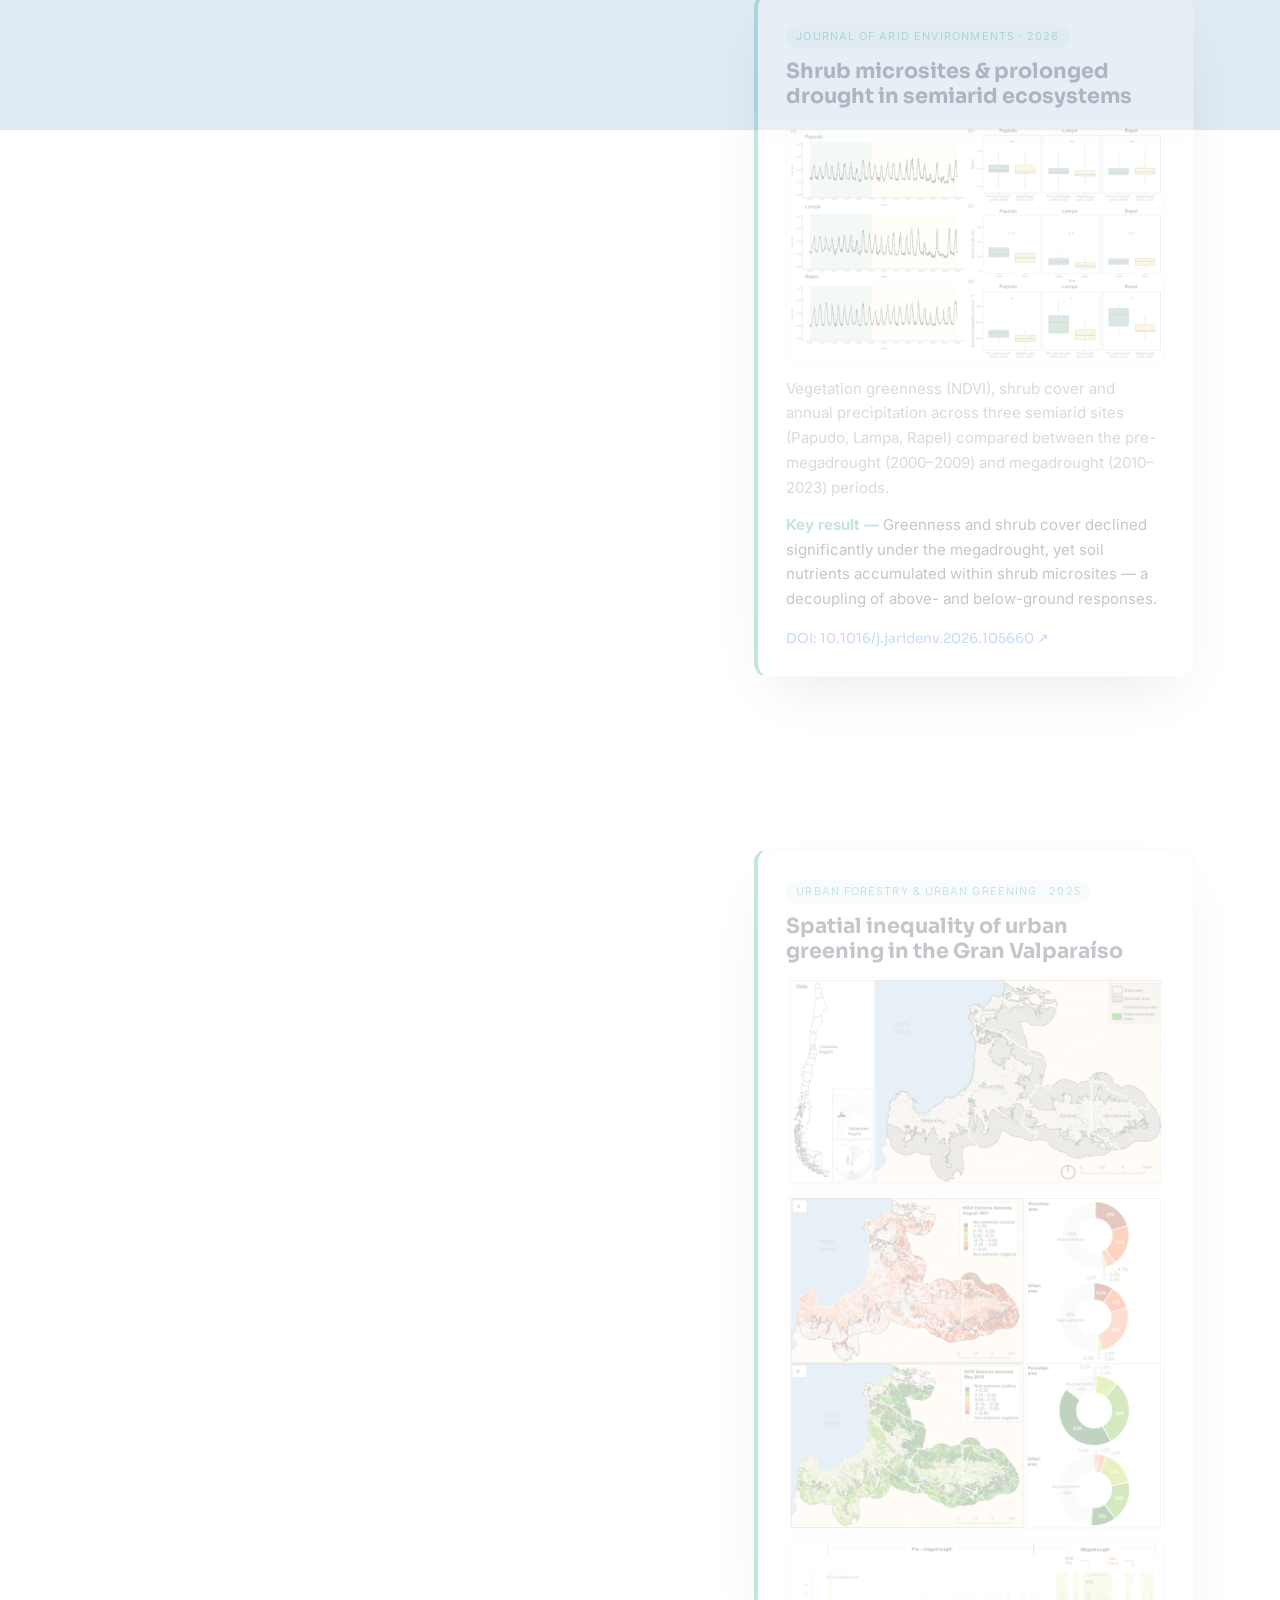
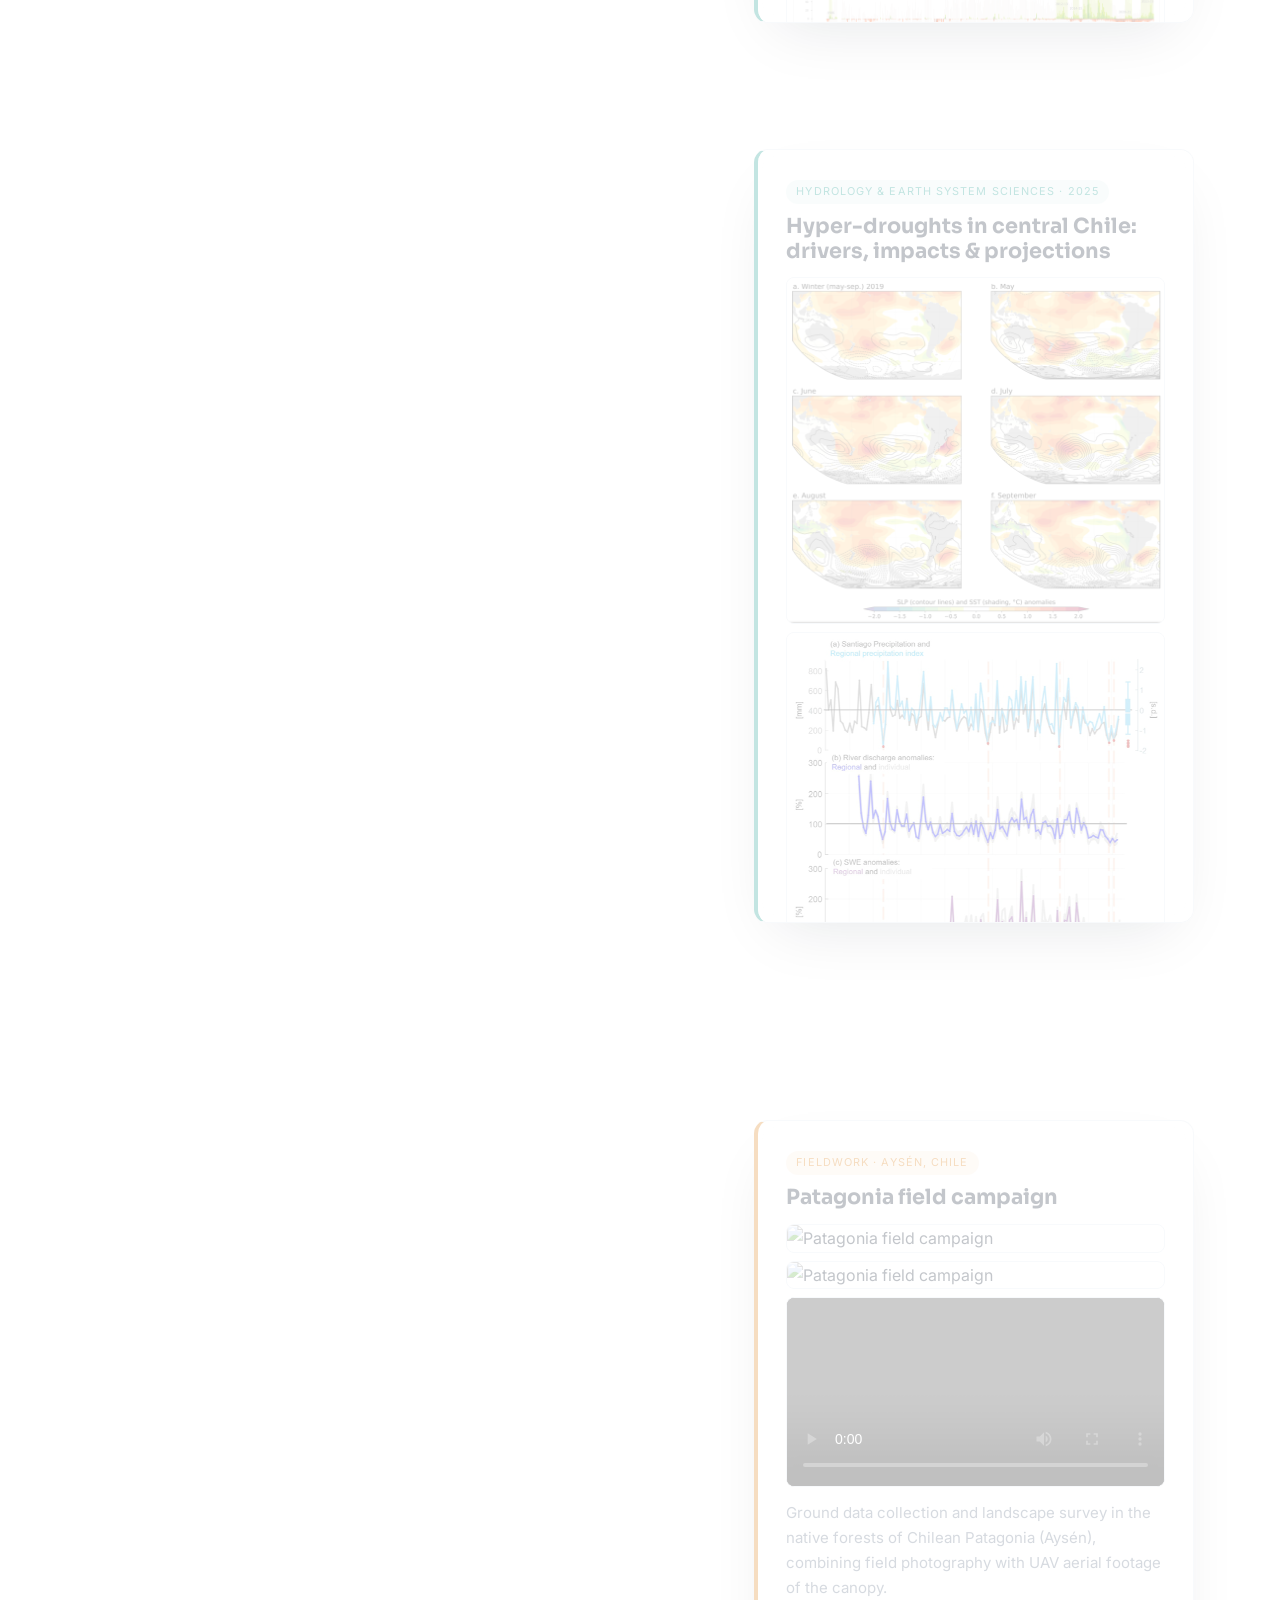
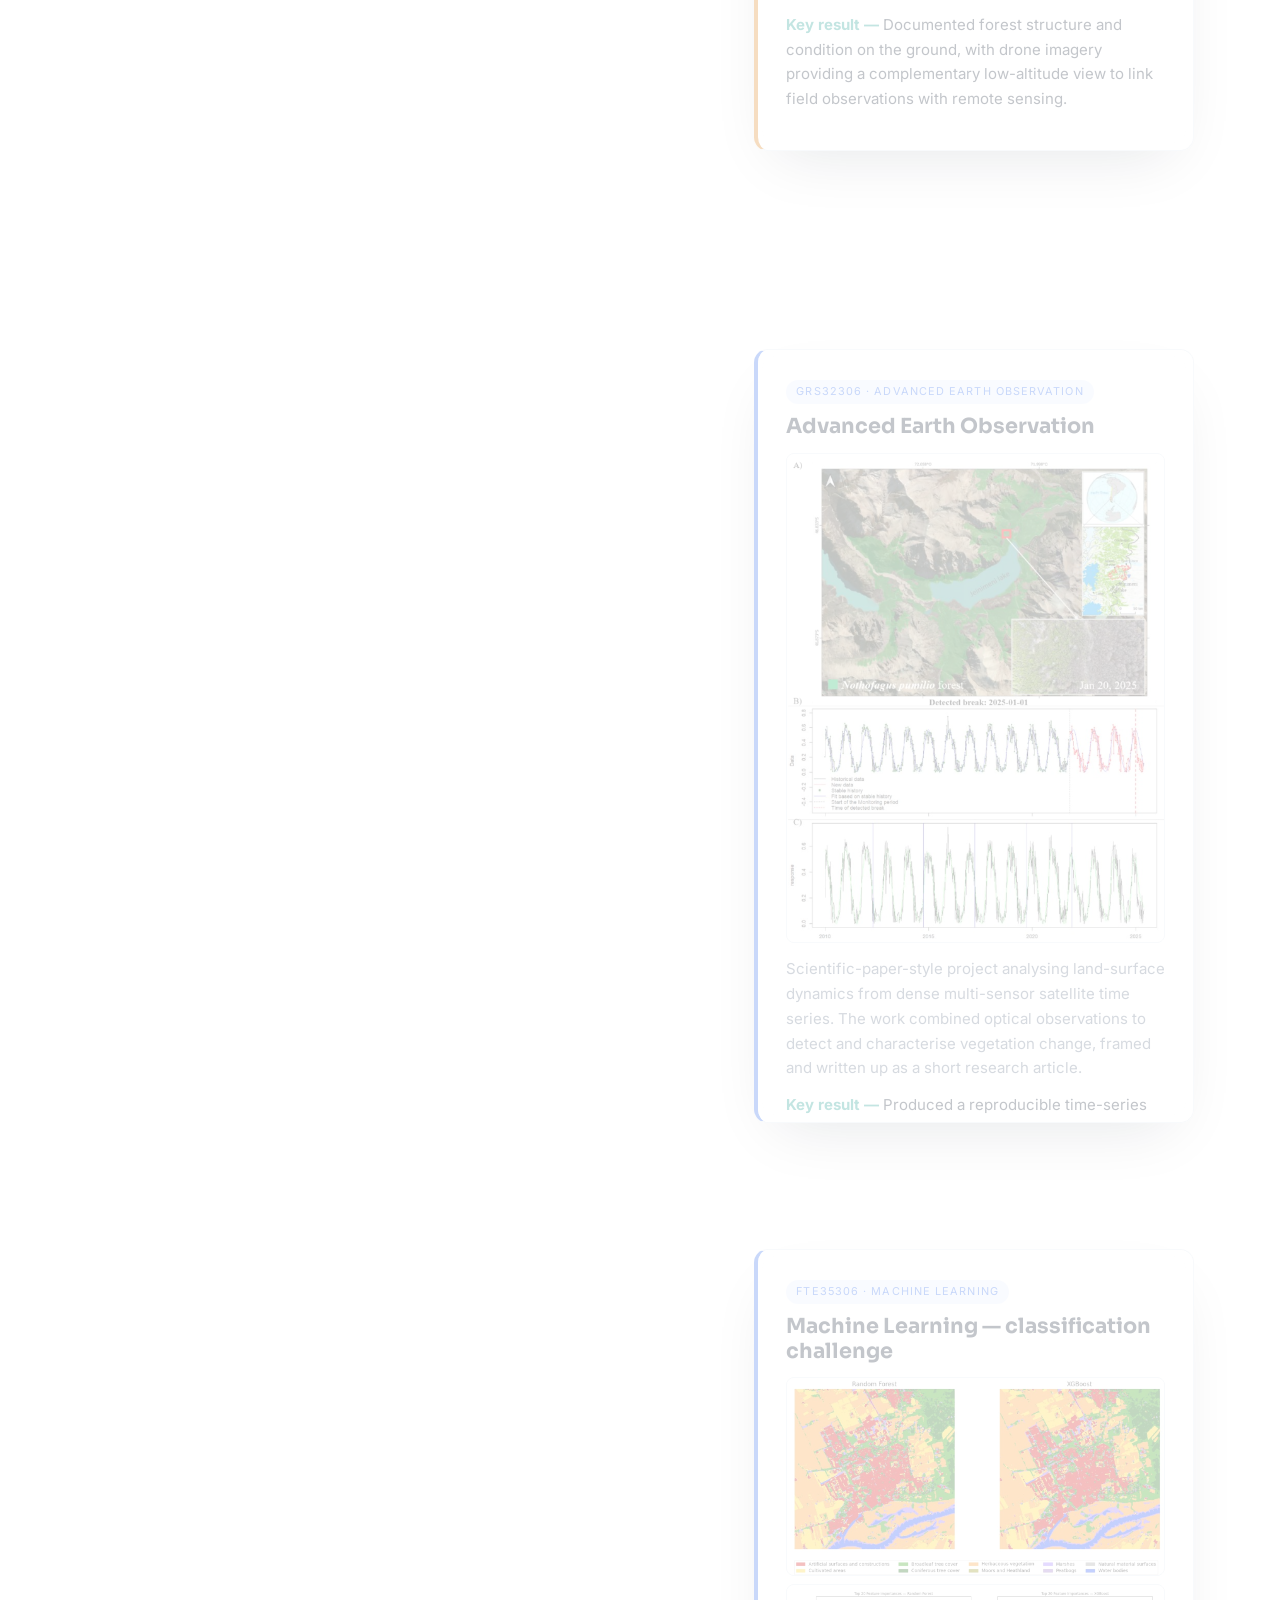
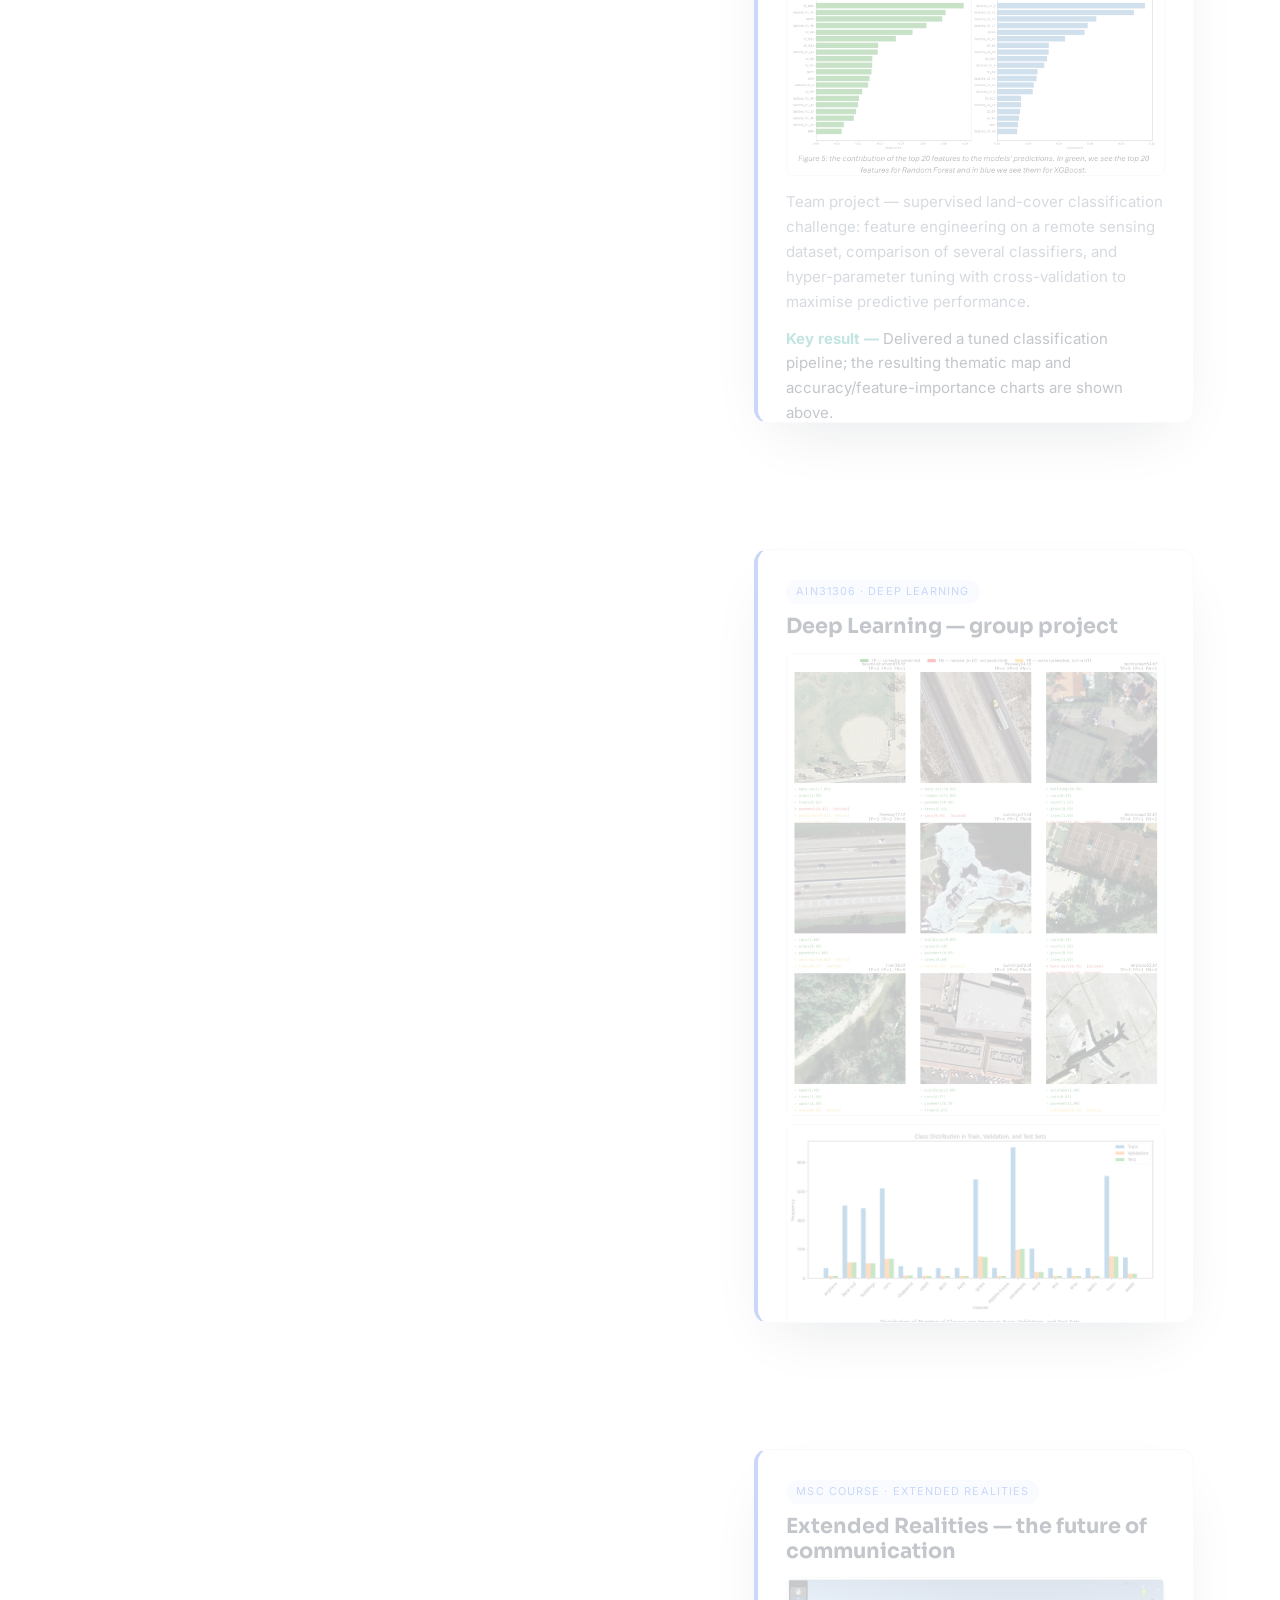
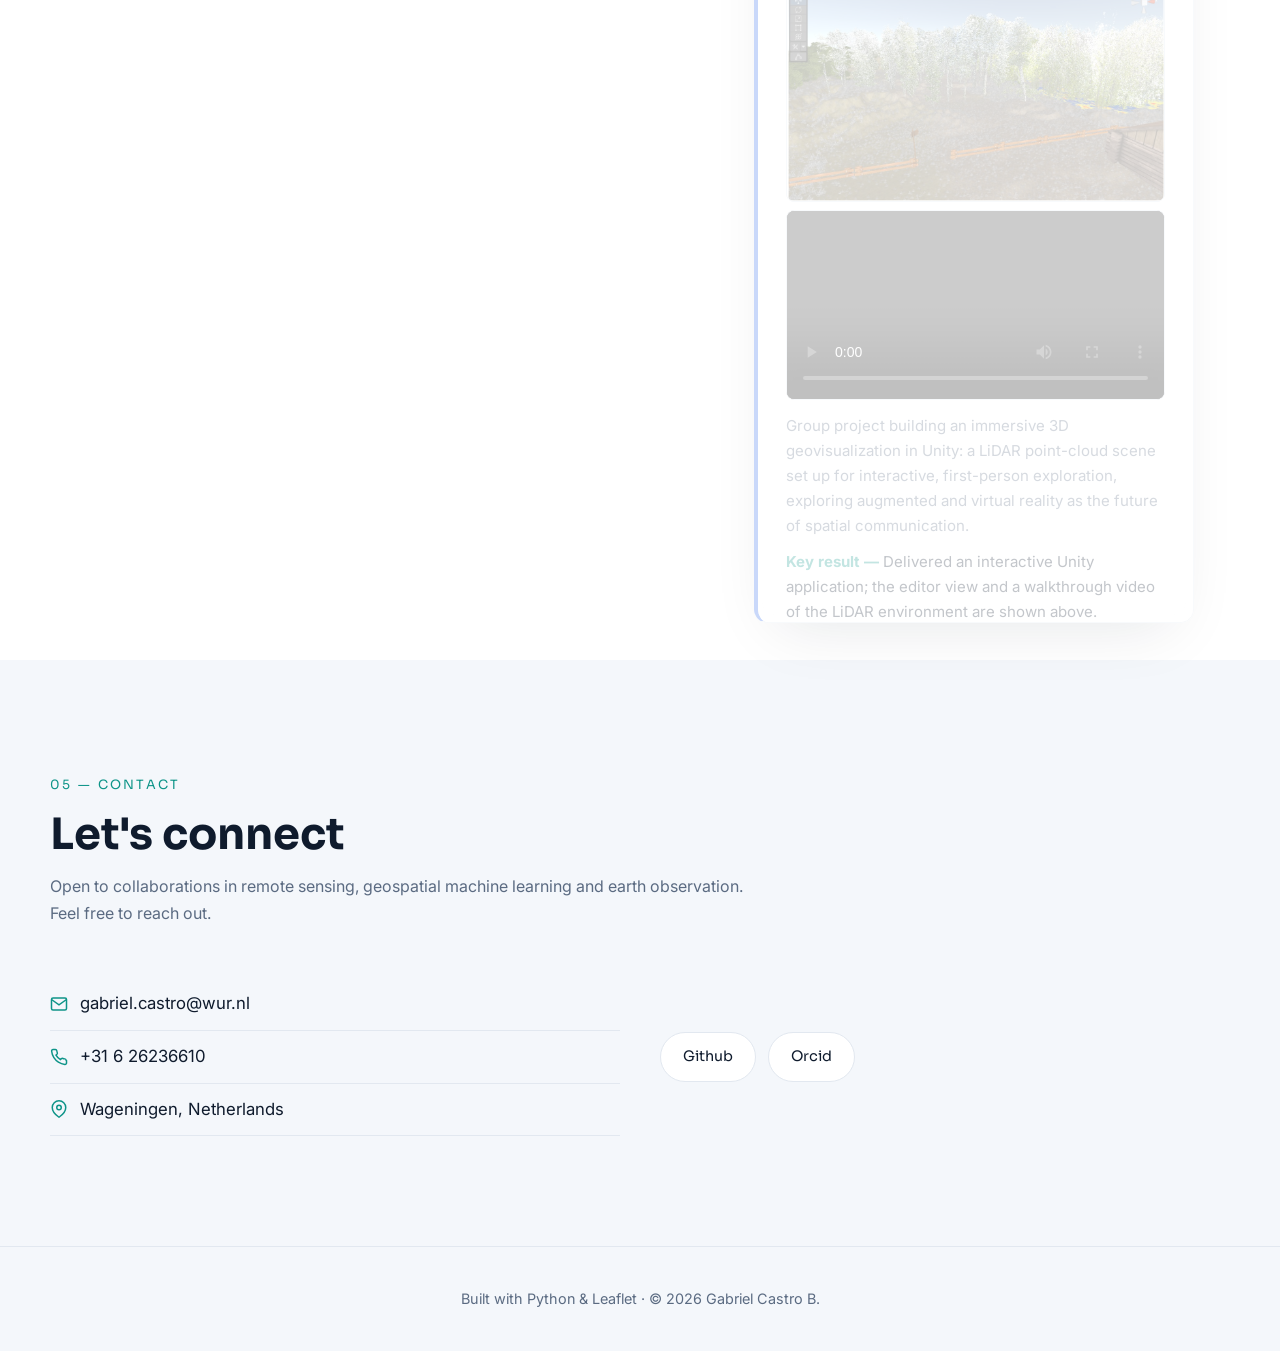
==== commit 67bb722a: "Update portfolio from latest CV - Profile: mention four peer-reviewed papers and former lecturer rol" ====
--- a/index.html
+++ b/index.html
@@ -84,7 +84,7 @@
         <img src="assets/img/portrait.jpg" alt="Gabriel Castro B." loading="lazy" />
       </figure>
       <div class="about__text reveal">
-        <p class="about__lead">Geographer with 3+ years of research experience in land-surface phenology, land-use / land-cover change and climate analysis using optical remote sensing, UAV multispectral imagery and GIS across Chilean ecosystems. I am currently pursuing an MSc in Geo-information Science at Wageningen University &amp; Research, focusing on machine learning and deep learning methods for remote sensing applications.</p>
+        <p class="about__lead">Geographer with 3+ years of research experience in land-surface phenology, land-use / land-cover change and climate analysis using optical remote sensing, UAV multispectral imagery and GIS across Chilean ecosystems. MSc student in Geo-information Science at Wageningen University &amp; Research. Co-author of four peer-reviewed papers and former university lecturer in remote sensing and GIS.</p>
       </div>
     </div>
   </section>
@@ -127,32 +127,52 @@
       <div class="timeline">
         <h3 class="timeline__title">Research &amp; teaching</h3>
         <div class="tl-item reveal">
+          <span class="tl-item__period">2025</span>
+          <span class="tl-tag tl-tag--research">research</span>
+          <h4>Research Assistant — FONDECYT Nº1251184</h4>
+          <p class="tl-item__org">ANID, Chile · PUCV · PI: Roberto O. Chávez</p>
+          <p class="tl-item__detail">Spatio-temporal variation of Blooming Desert biodiversity through multispectral remote sensing: new evidence for its territorial management and conservation.</p>
+        </div>
+        <div class="tl-item reveal">
           <span class="tl-item__period">2023 – 2025</span>
           <span class="tl-tag tl-tag--research">research</span>
           <h4>Research Assistant — FONDECYT Nº1201527</h4>
-          <p class="tl-item__org">ANID, Chile · PI: Roberto O. Chávez</p>
-          <p class="tl-item__detail">A spatiotemporal assessment of major disturbances on Chilean vegetation phenology, productivity and resilience using 40 years of continuous remote sensing records.</p>
+          <p class="tl-item__org">ANID, Chile · PUCV · PI: Roberto O. Chávez</p>
+          <p class="tl-item__detail">Spatiotemporal assessment of major disturbances on Chilean vegetation phenology, productivity and resilience using 40 years of continuous remote sensing records.</p>
+        </div>
+        <div class="tl-item reveal">
+          <span class="tl-item__period">2023 – 2025</span>
+          <span class="tl-tag tl-tag--research">research</span>
+          <h4>Research Assistant — FONDECYT Initiation Nº11230835</h4>
+          <p class="tl-item__org">ANID, Chile · PUCV · PI: Francisca P. Díaz</p>
+          <p class="tl-item__detail">Ecosystem spatiotemporal responses of Chilean drylands to increased aridity.</p>
         </div>
         <div class="tl-item reveal">
           <span class="tl-item__period">2023 – 2025</span>
           <span class="tl-tag tl-tag--research">research</span>
           <h4>Research Assistant — FONDEF IDEA ID:23I10058</h4>
-          <p class="tl-item__org">ANID, Chile · PI: S. Fingerhuth &amp; I. Kopaitic</p>
-          <p class="tl-item__detail">Light pollution — validation of aerial methods for the quantification and identification of pollution sources.</p>
+          <p class="tl-item__org">ANID, Chile · PUCV · PIs: Sebastián Fingerhuth &amp; Iván Kopaitic</p>
+          <p class="tl-item__detail">Light pollution — validation of aerial methods for the quantification and identification of light pollution sources.</p>
         </div>
         <div class="tl-item reveal">
           <span class="tl-item__period">2022 – 2023</span>
           <span class="tl-tag tl-tag--research">research</span>
-          <h4>Research Assistant — FONDECYT N°1201714</h4>
-          <p class="tl-item__org">ANID, Chile · PI: Ariel N. Muñoz</p>
-          <p class="tl-item__detail">Assessing historical changes of water extreme events and their impacts on vegetation, water access and infrastructure planning in Mediterranean and semi-arid basins of Chile.</p>
+          <h4>Research Assistant — FONDECYT Nº1201714</h4>
+          <p class="tl-item__org">ANID, Chile · PUCV · PI: Ariel N. Muñoz</p>
+          <p class="tl-item__detail">Assessment of historical changes in extreme water events and their impacts on vegetation, water access and infrastructure planning in Mediterranean and semi-arid basins of Chile.</p>
+        </div>
+        <div class="tl-item reveal">
+          <span class="tl-item__period">2021</span>
+          <span class="tl-tag tl-tag--professional">professional</span>
+          <h4>Professional Intern — Monitoring of Protected Wilderness Areas</h4>
+          <p class="tl-item__org">CONAF — Chile's national forestry service</p>
         </div>
         <div class="tl-item reveal">
           <span class="tl-item__period">2022 – 2024</span>
           <span class="tl-tag tl-tag--teaching">teaching</span>
           <h4>Lecturer &amp; Training Instructor</h4>
           <p class="tl-item__org">PUCV — Institute of Geography</p>
-          <p class="tl-item__detail">Remote Sensing (GEO1053-1), GIS II (GEO1045-1), Diploma in Geoinformation &amp; RS (120 h), Introduction to GIS &amp; Spatial Analysis (30 h).</p>
+          <p class="tl-item__detail">Remote Sensing (GEO1053-1) and GIS II (GEO1045-1) university courses; Diploma in Geoinformation &amp; Remote Sensing (120 h) and Introduction to GIS &amp; Spatial Analysis (30 h).</p>
         </div>
         <div class="tl-item reveal">
           <span class="tl-item__period">2018 – 2021</span>
@@ -165,21 +185,21 @@
       <div class="timeline">
         <h3 class="timeline__title">Education</h3>
         <div class="tl-item reveal">
-          <span class="tl-item__period">2025 – 2027</span>
+          <span class="tl-item__period">09/2025 – present</span>
           <h4>MSc Geo-information Science</h4>
           <p class="tl-item__org">Wageningen University &amp; Research, Netherlands</p>
-          <p class="tl-item__detail">Advanced Earth Observation (GRS32306), Machine Learning (FTE35306), Deep Learning (AIN31306).</p>
+          <p class="tl-item__detail">Advanced Earth Observation (GRS32306), Machine Learning (FTE35306), Deep Learning (AIN31306), Extended Realities.</p>
         </div>
         <div class="tl-item reveal">
           <span class="tl-item__period">2024</span>
           <h4>Diploma in Data Science</h4>
-          <p class="tl-item__org">Universidad de Santiago, Chile</p>
+          <p class="tl-item__org">Universidad de Santiago de Chile</p>
           <p class="tl-item__detail">Python, statistics, machine learning and advanced ML methods.</p>
         </div>
         <div class="tl-item reveal">
           <span class="tl-item__period">2017 – 2021</span>
           <h4>Bachelor in Geography</h4>
-          <p class="tl-item__org">Pontifical Catholic University of Valparaíso, Chile</p>
+          <p class="tl-item__org">Pontifical Catholic University of Valparaíso (PUCV), Chile</p>
           <p class="tl-item__detail">Remote sensing, GIS I–III, spatial analysis.</p>
         </div>
       </div>
@@ -378,14 +398,12 @@
         <a class="contact__row" href="mailto:gabriel.castro@wur.nl">
           <span class="contact__ico ico-mail"></span>gabriel.castro@wur.nl
         </a>
-        <a class="contact__row" href="mailto:gabriel.castro.b@pucv.cl">
-          <span class="contact__ico ico-mail"></span>gabriel.castro.b@pucv.cl
-        </a>
         <span class="contact__row"><span class="contact__ico ico-phone"></span>+31 6 26236610</span>
         <span class="contact__row"><span class="contact__ico ico-pin"></span>Wageningen, Netherlands</span>
       </div>
       <div class="contact__links">
           <a class="social" href="https://github.com/gabrielcastrob" target="_blank" rel="noopener">github</a>
+          <a class="social" href="https://orcid.org/0009-0000-8389-0077" target="_blank" rel="noopener">orcid</a>
       </div>
     </div>
   </section>
--- a/assets/css/style.css
+++ b/assets/css/style.css
@@ -211,6 +211,7 @@
 .tl-tag { display: inline-block; font-size: .68rem; text-transform: uppercase; letter-spacing: .1em; padding: 2px 9px; border-radius: 999px; margin-left: 10px; vertical-align: 2px; }
 .tl-tag--research { background: rgba(13,148,136,.12); color: var(--accent); }
 .tl-tag--teaching { background: rgba(217,119,6,.14); color: var(--accent-3); }
+.tl-tag--professional { background: rgba(37,99,235,.12); color: var(--accent-2); }
 
 /* ------------- Sección WORK: scrollytelling de mapa (Esri físico) --------- */
 .story { position: relative; }
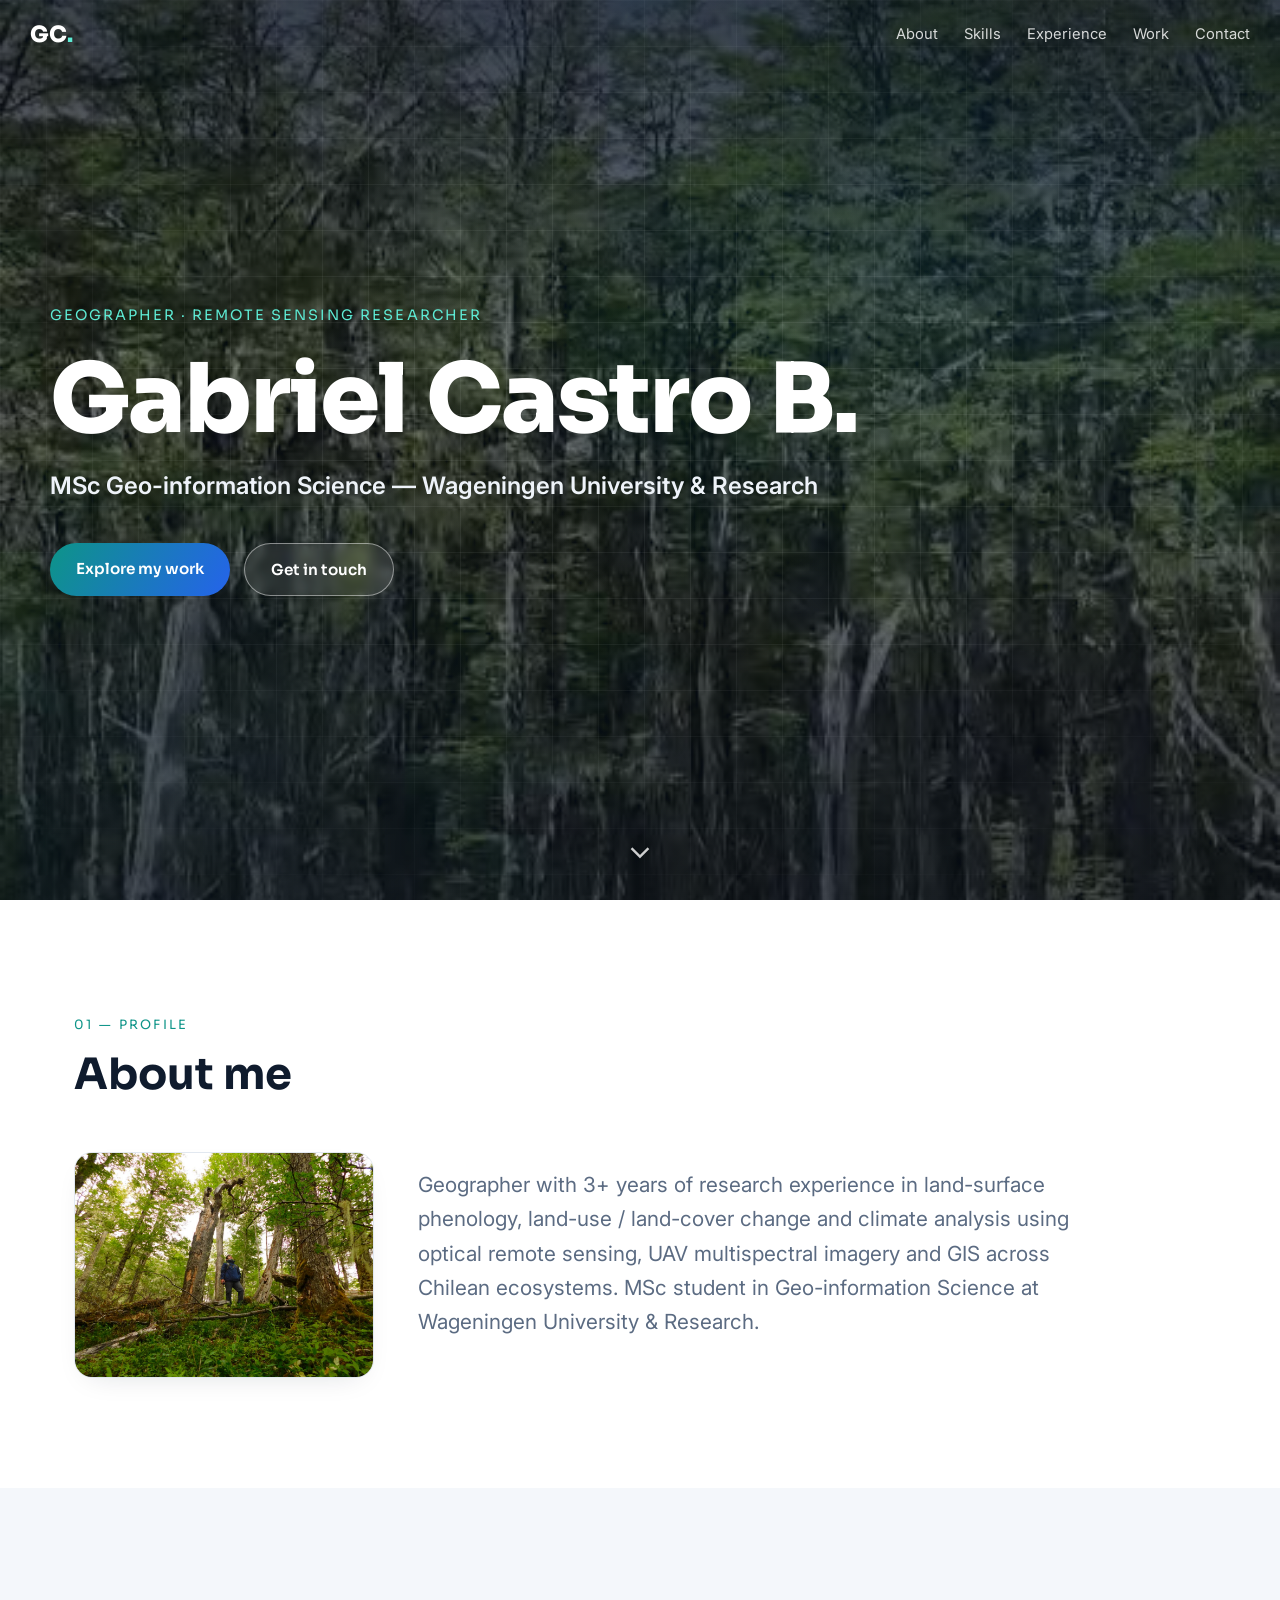
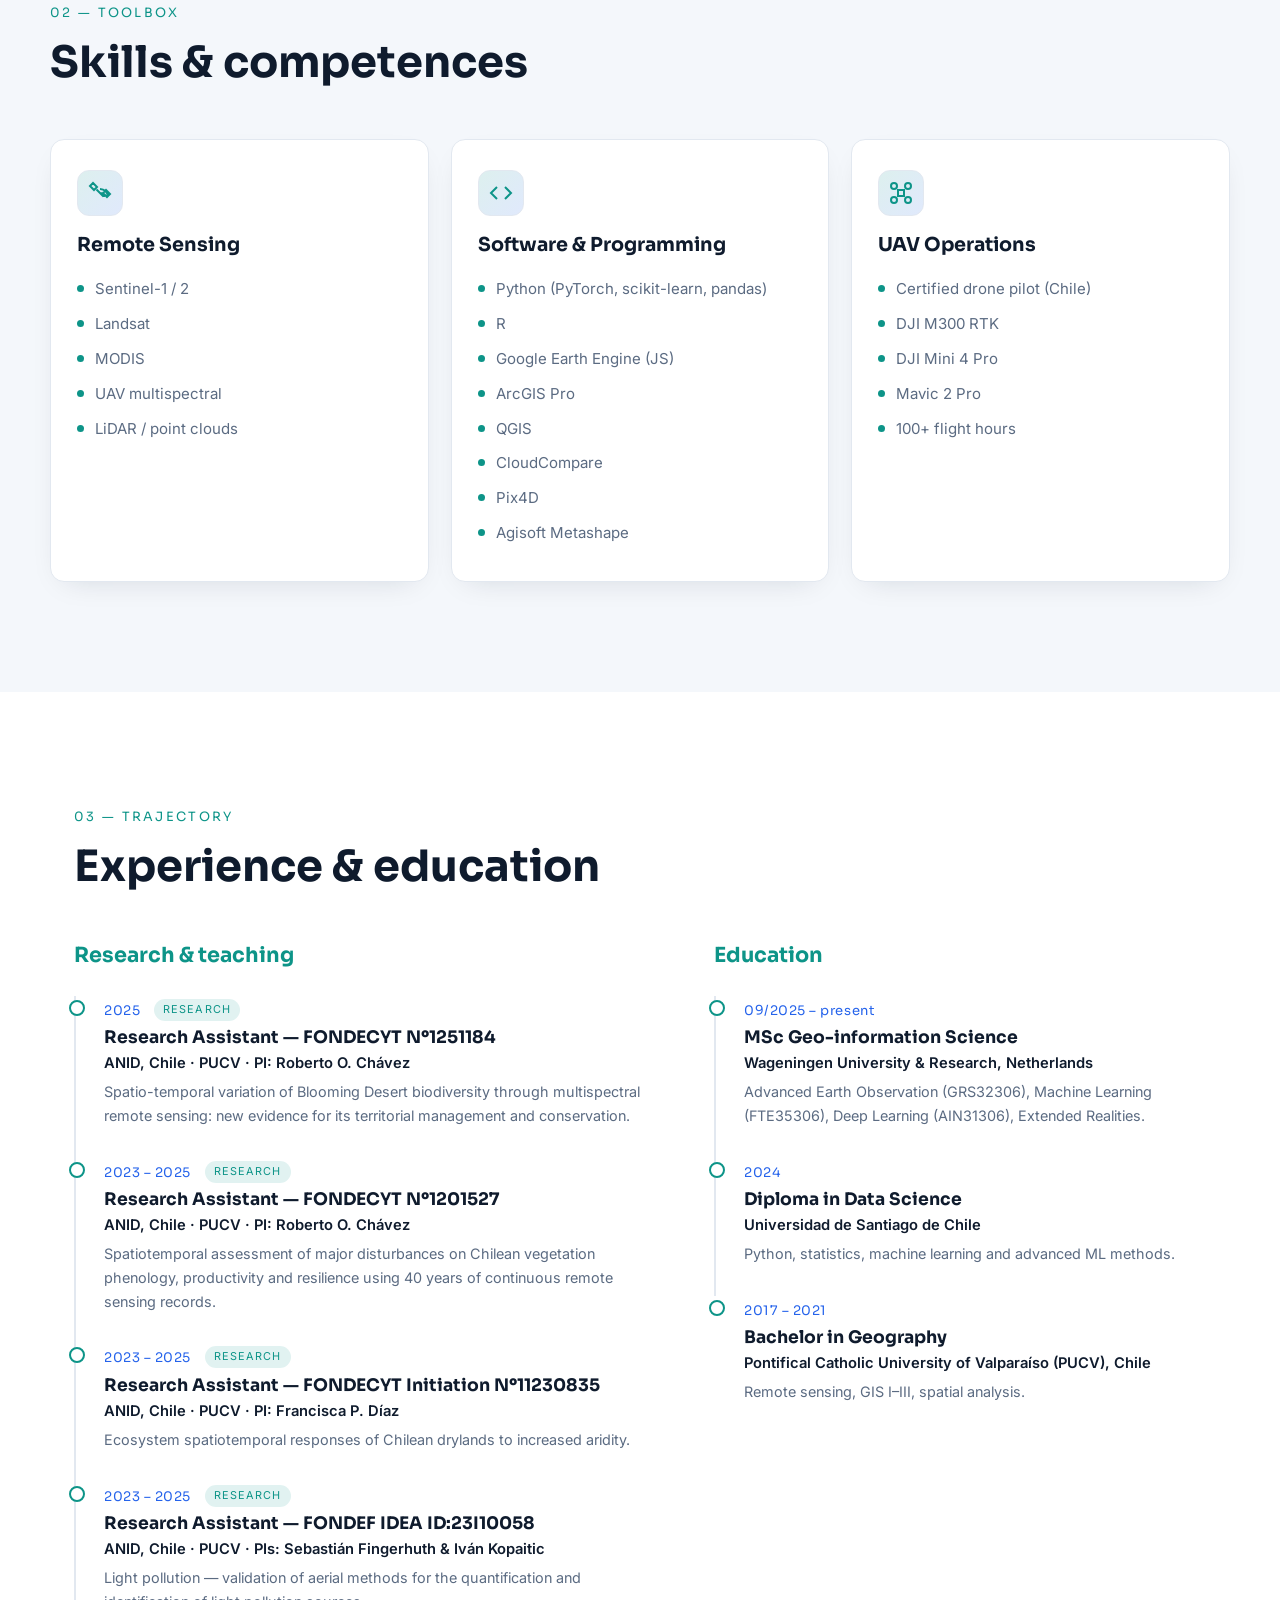
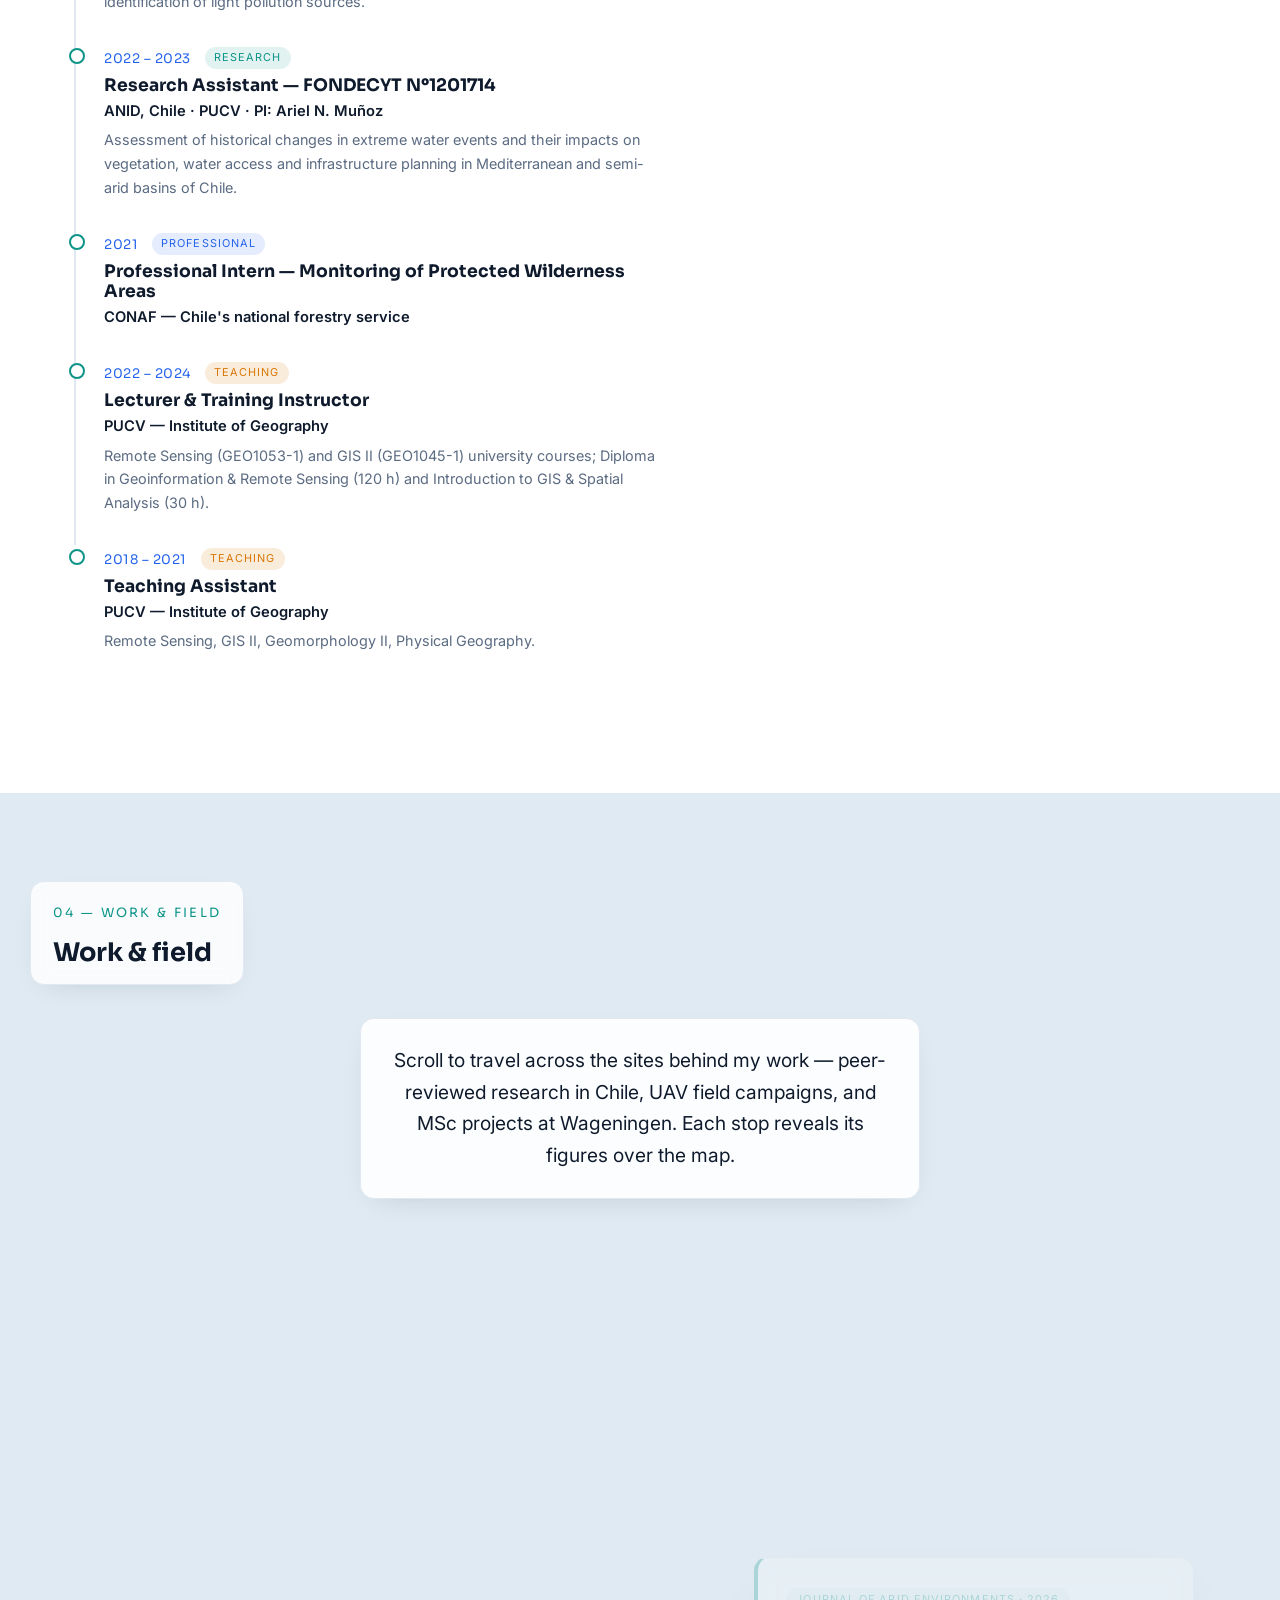
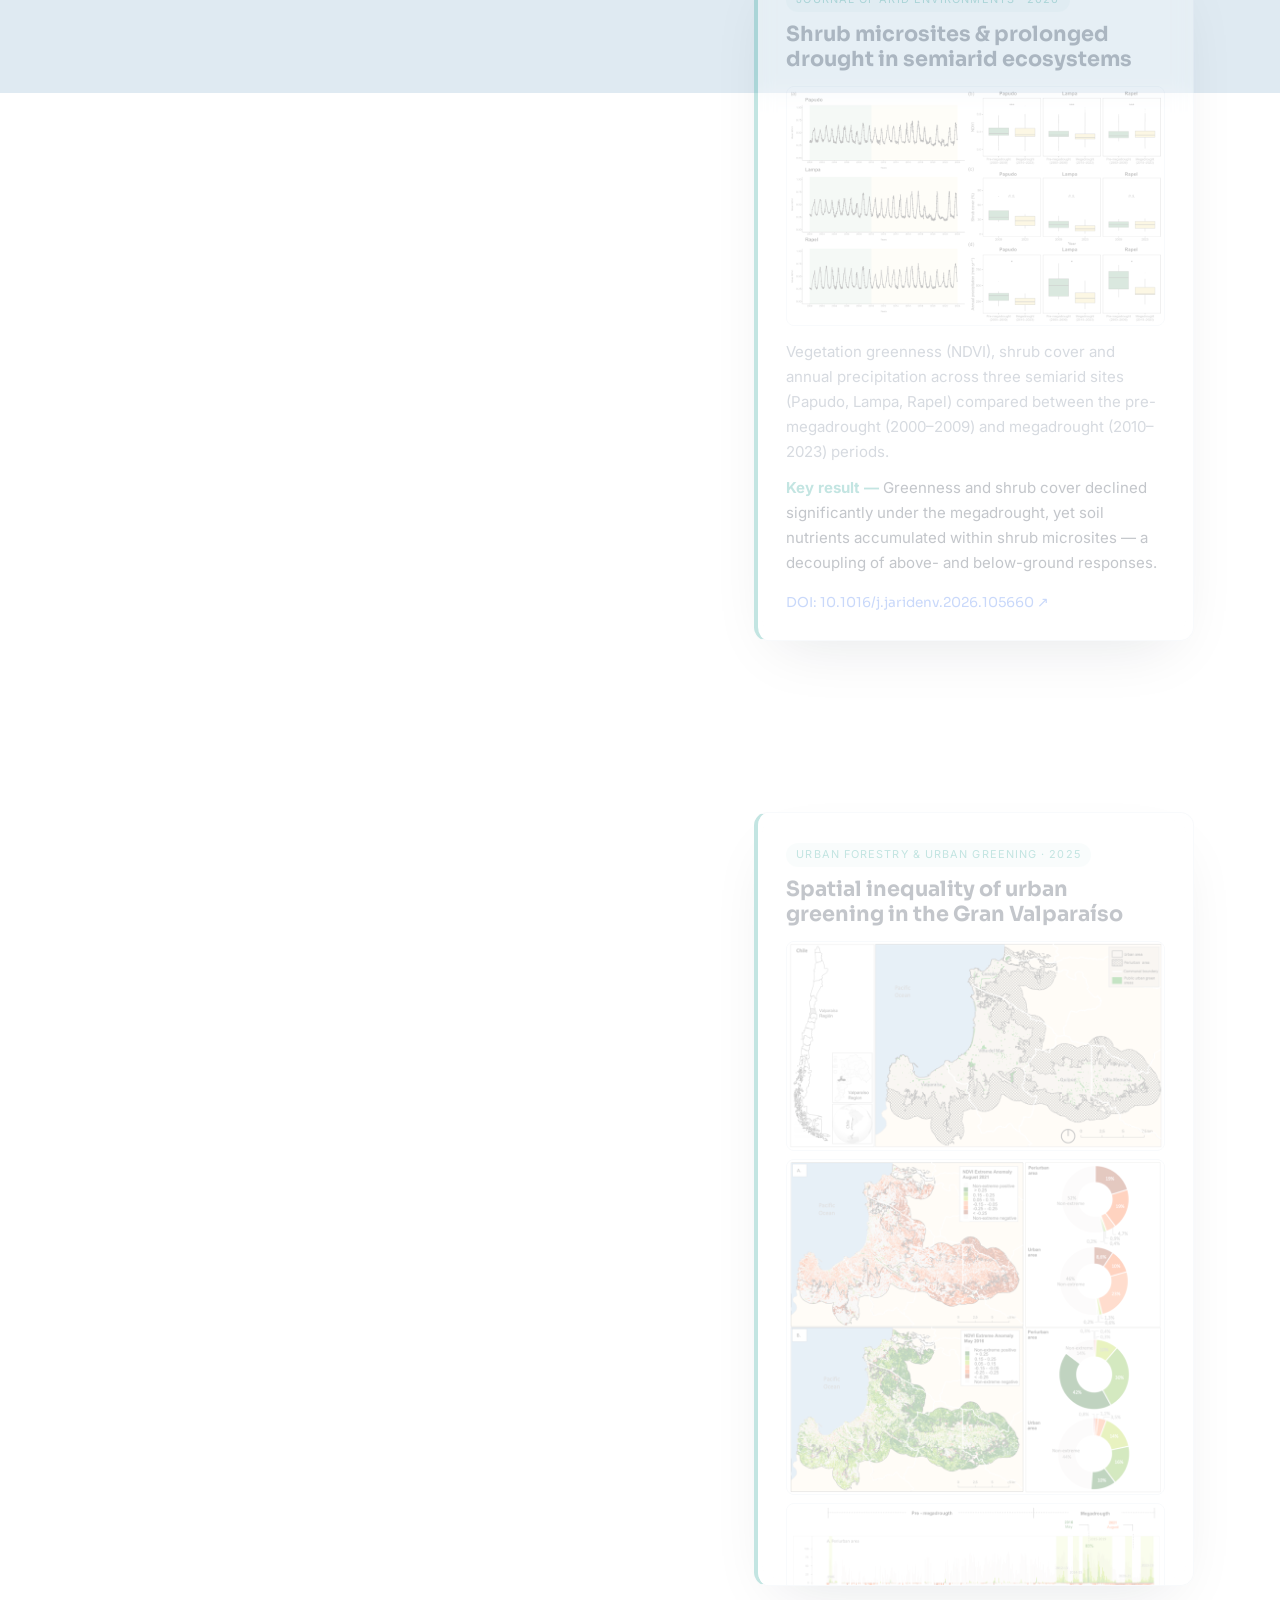
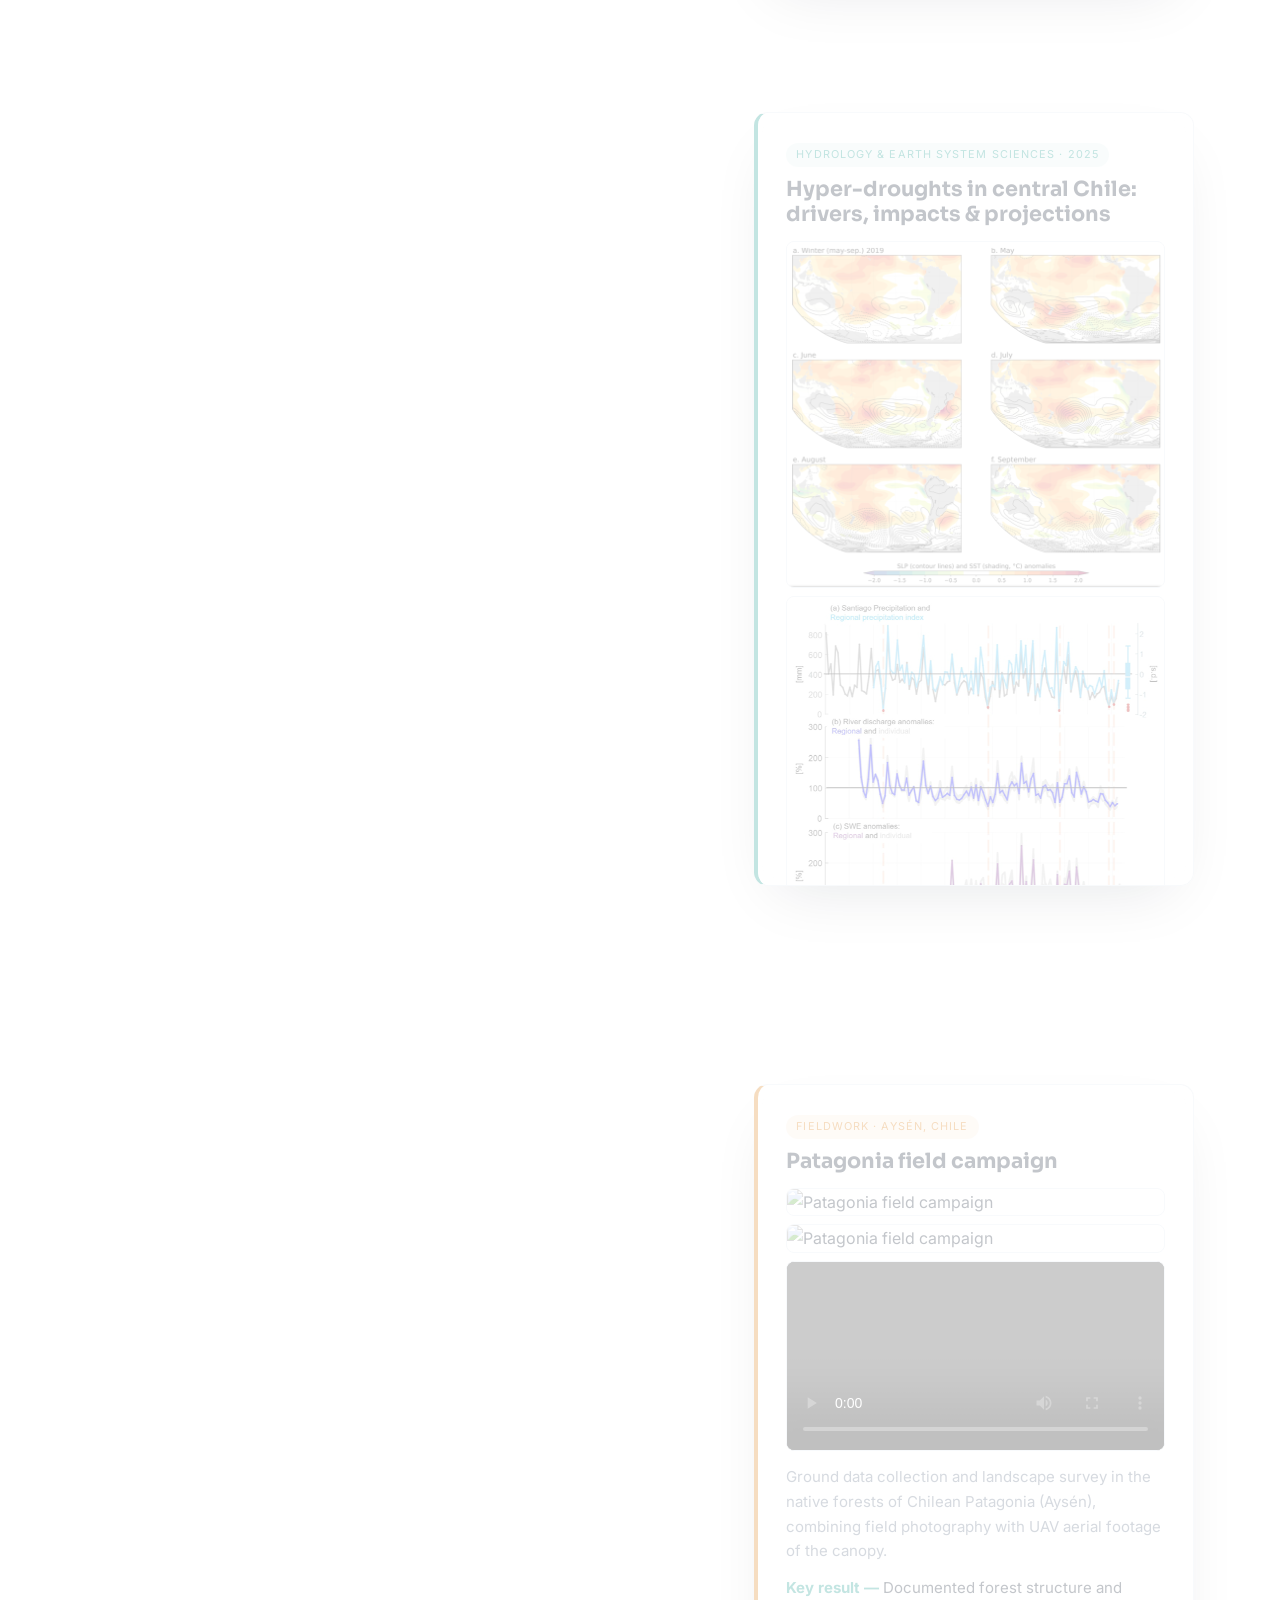
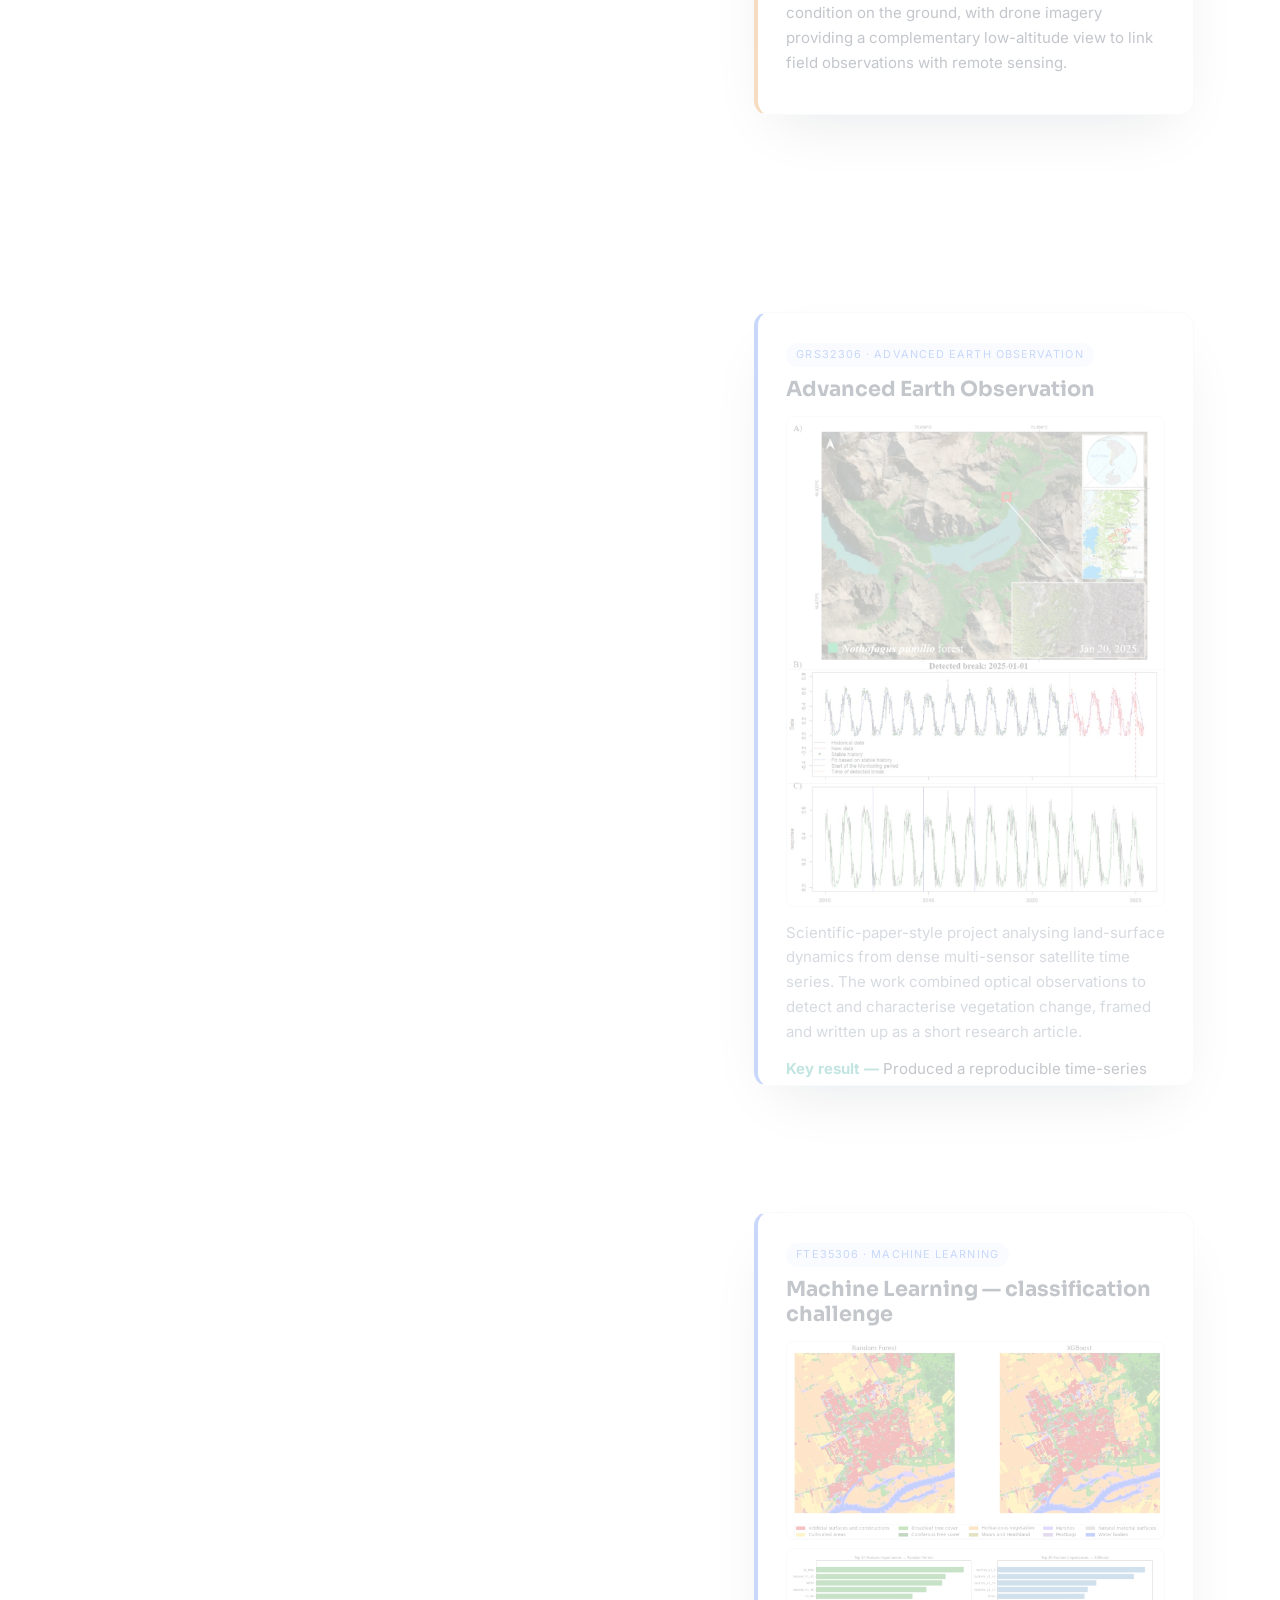
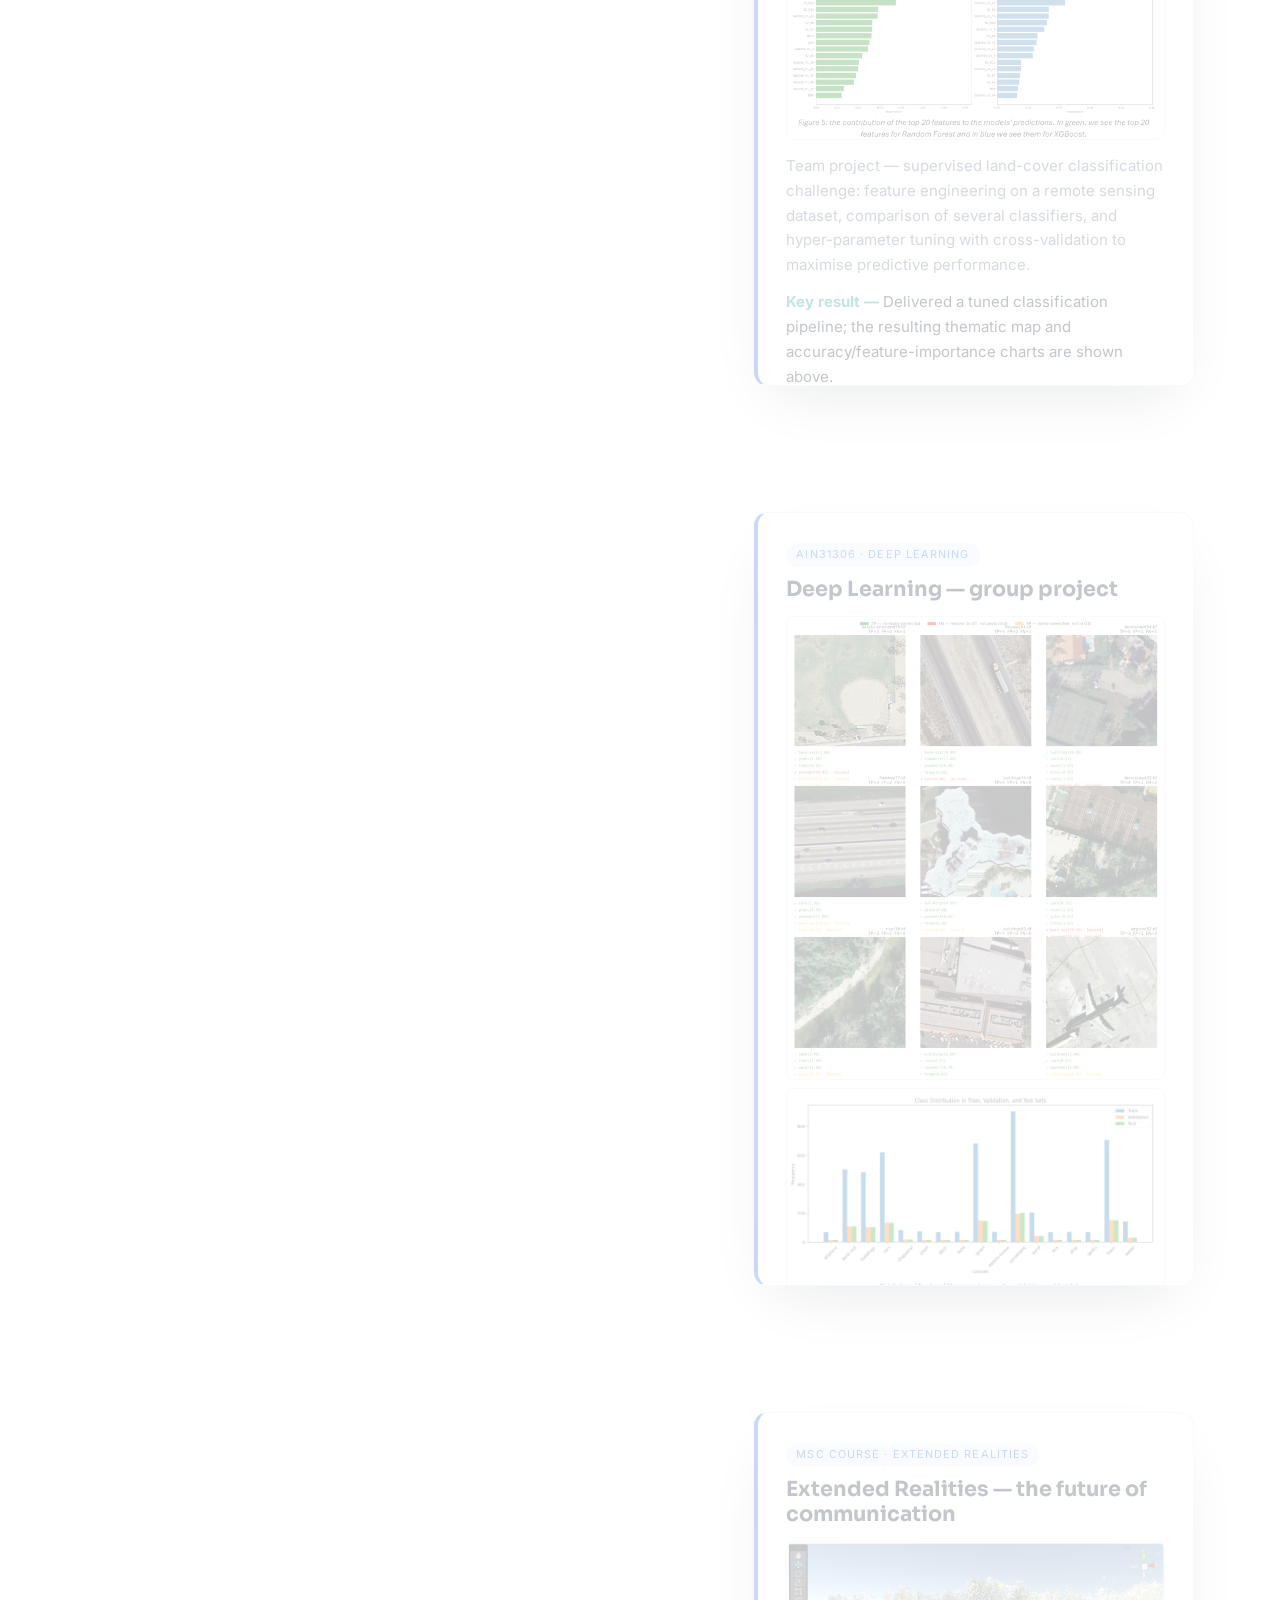
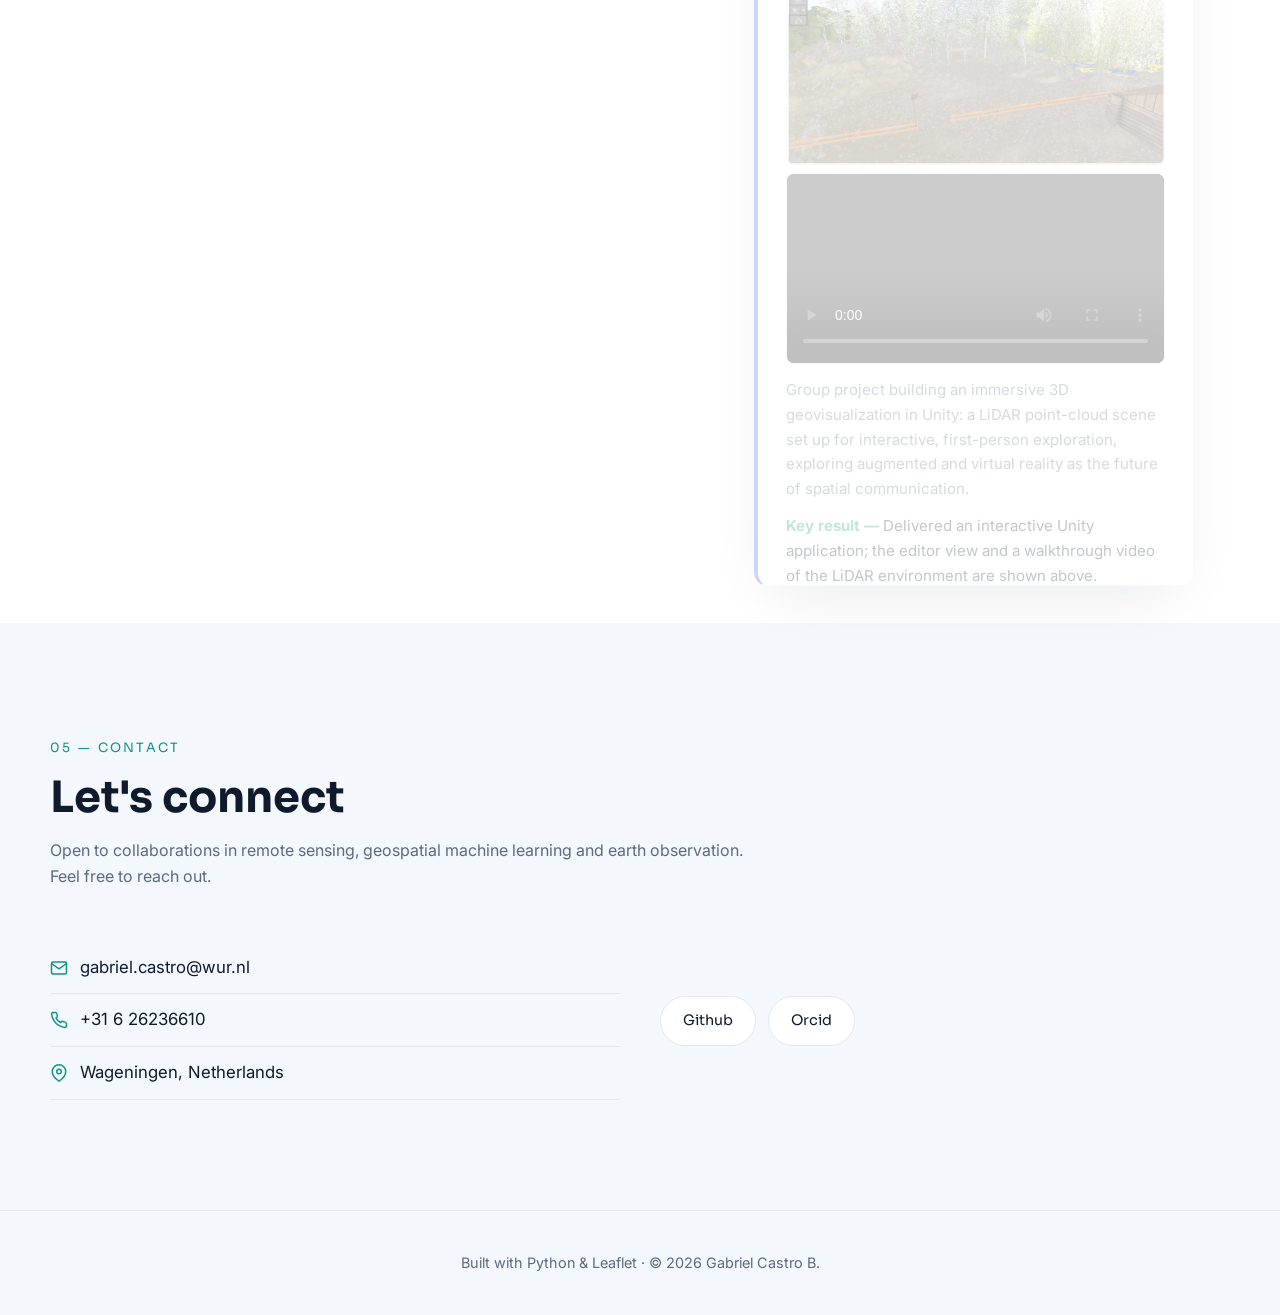
==== commit c8846686: "Remove co-author/lecturer sentence from About profile Co-Authored-By: Claude Opus 5.5 <noreply@anthr" ====
--- a/index.html
+++ b/index.html
@@ -84,7 +84,7 @@
         <img src="assets/img/portrait.jpg" alt="Gabriel Castro B." loading="lazy" />
       </figure>
       <div class="about__text reveal">
-        <p class="about__lead">Geographer with 3+ years of research experience in land-surface phenology, land-use / land-cover change and climate analysis using optical remote sensing, UAV multispectral imagery and GIS across Chilean ecosystems. MSc student in Geo-information Science at Wageningen University &amp; Research. Co-author of four peer-reviewed papers and former university lecturer in remote sensing and GIS.</p>
+        <p class="about__lead">Geographer with 3+ years of research experience in land-surface phenology, land-use / land-cover change and climate analysis using optical remote sensing, UAV multispectral imagery and GIS across Chilean ecosystems. MSc student in Geo-information Science at Wageningen University &amp; Research.</p>
       </div>
     </div>
   </section>
